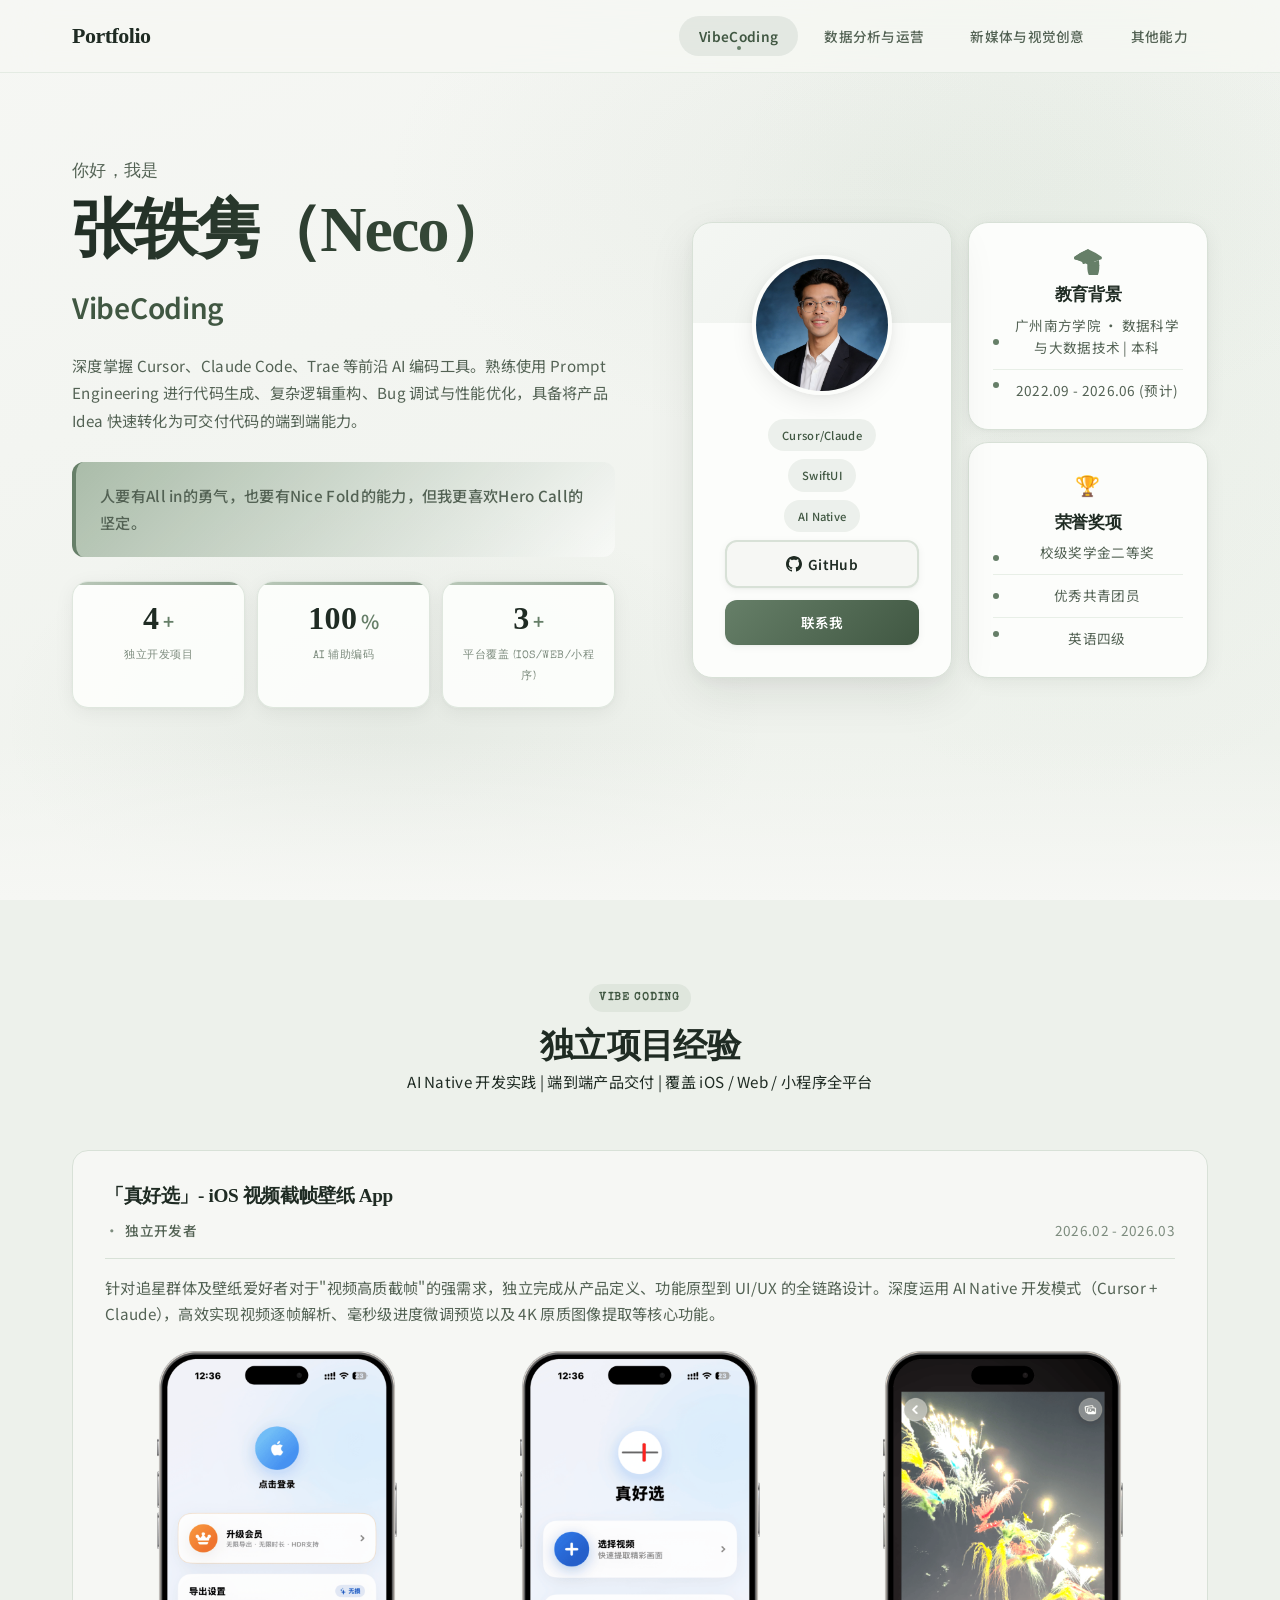
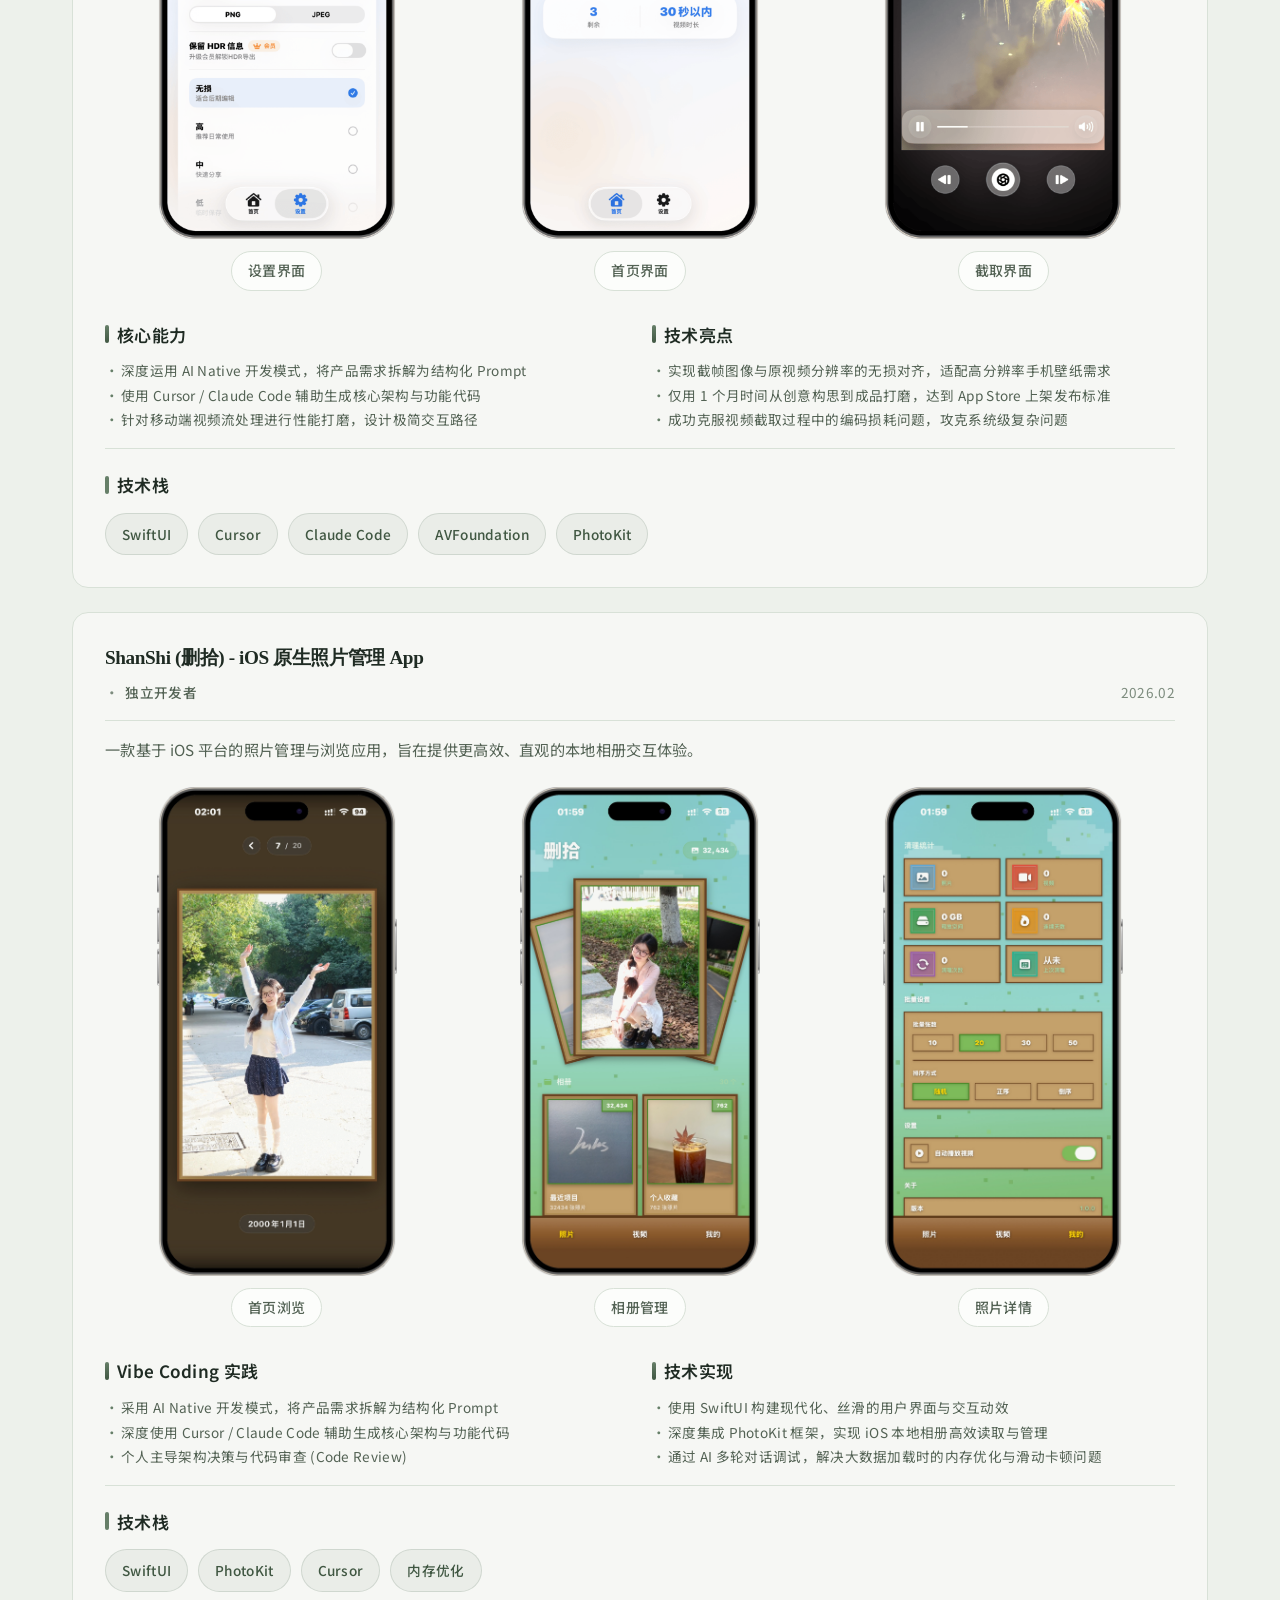
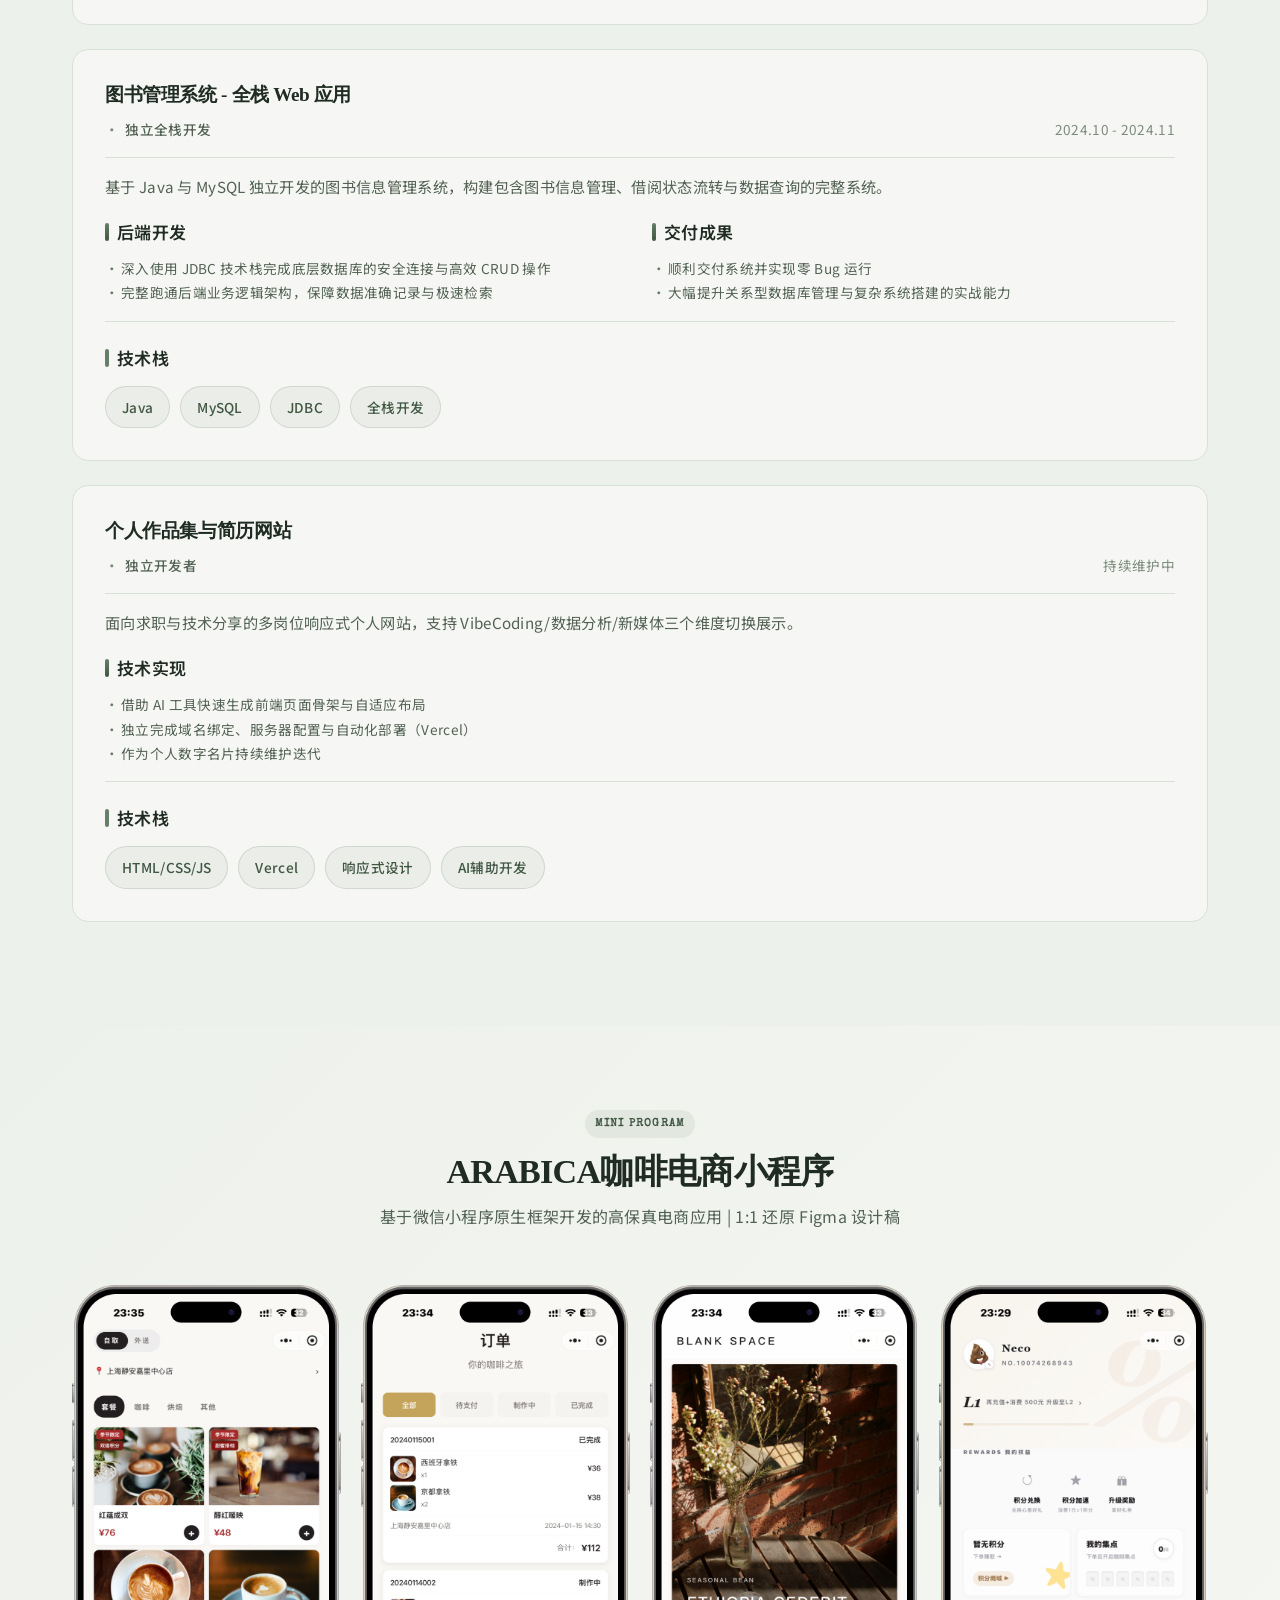
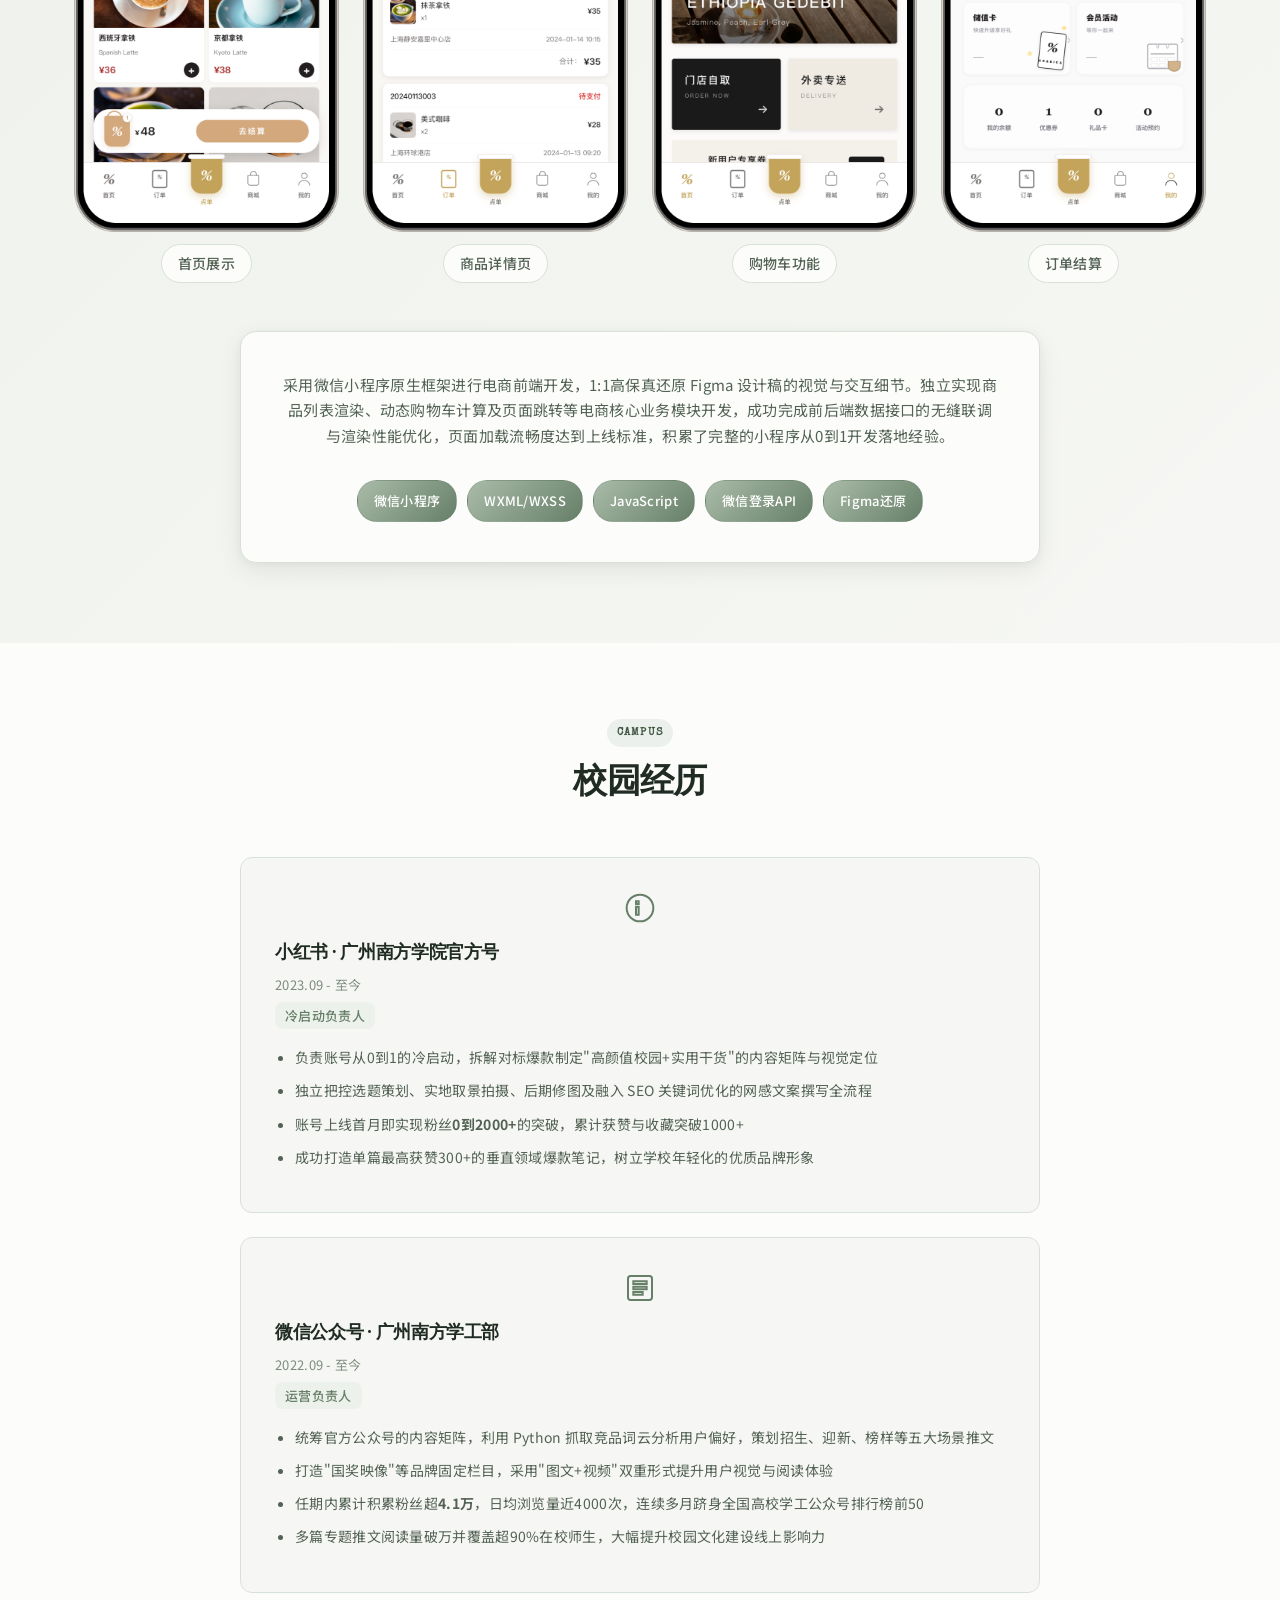
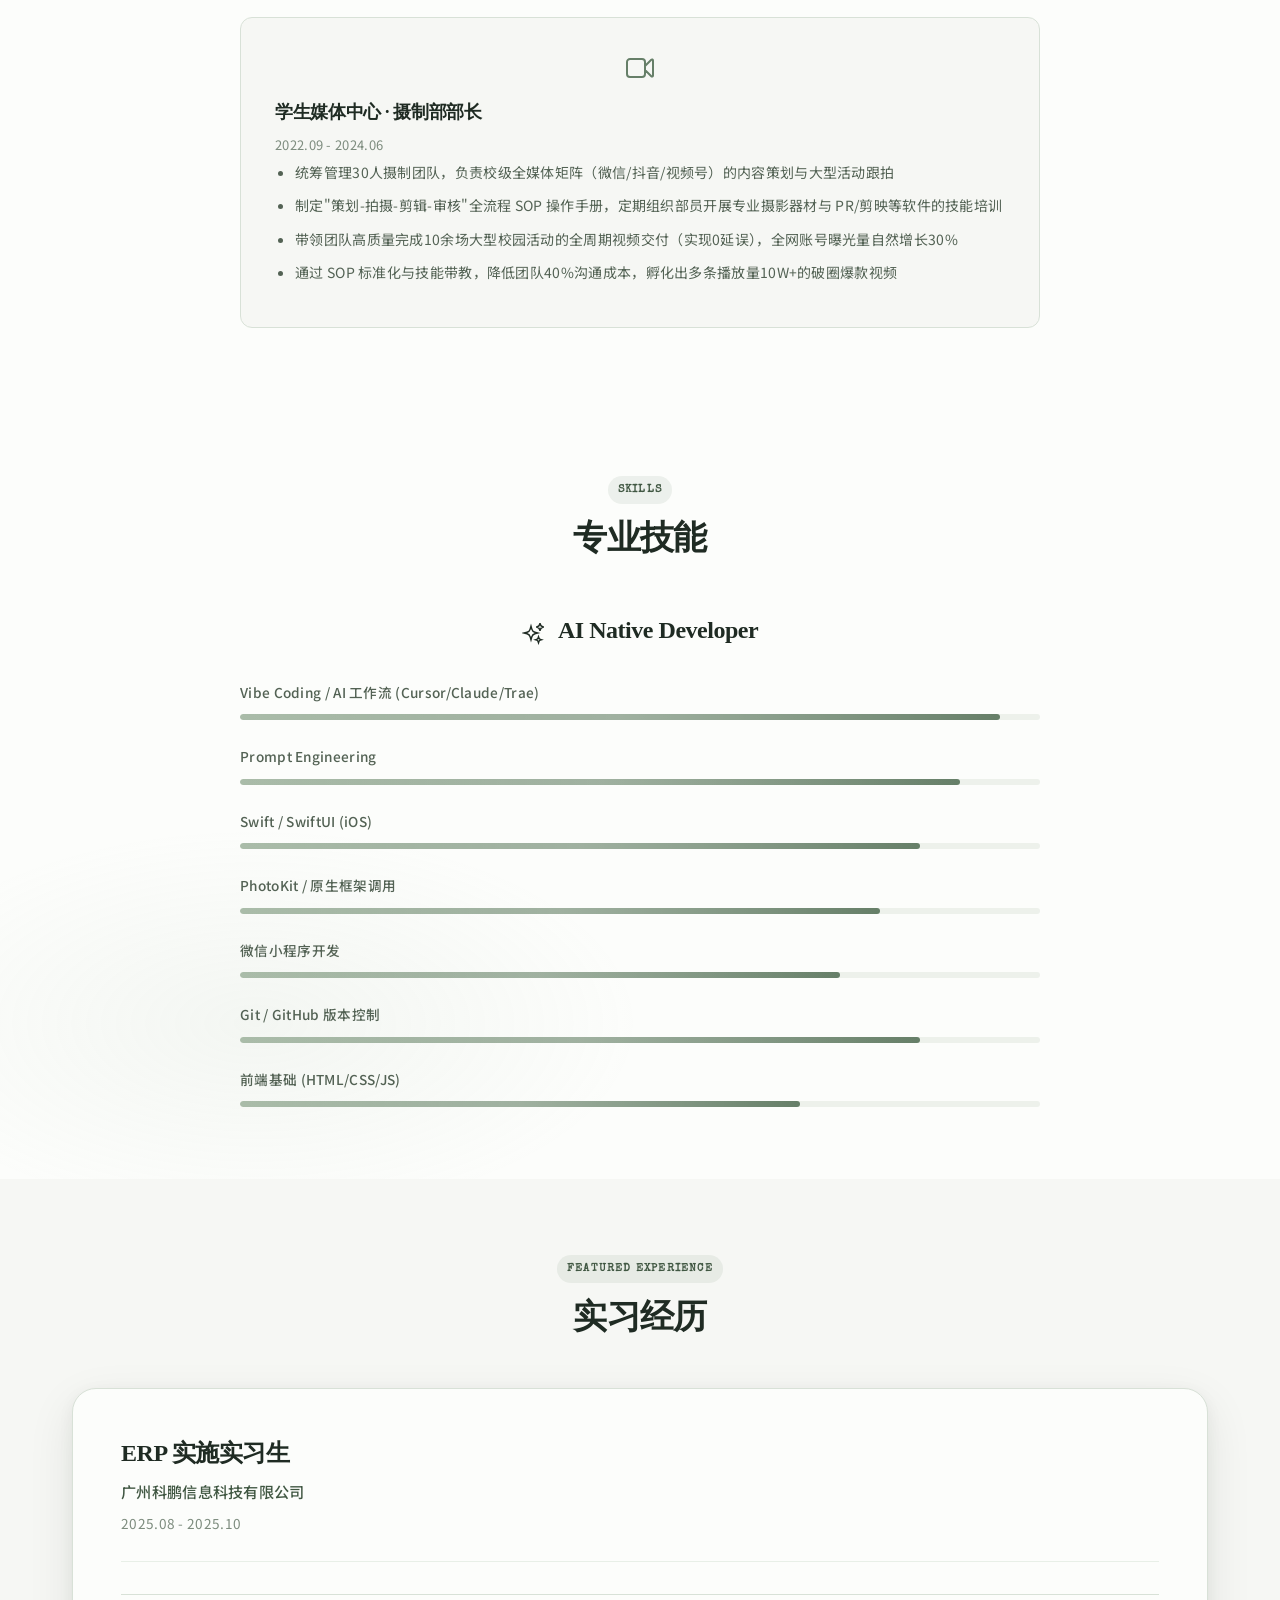
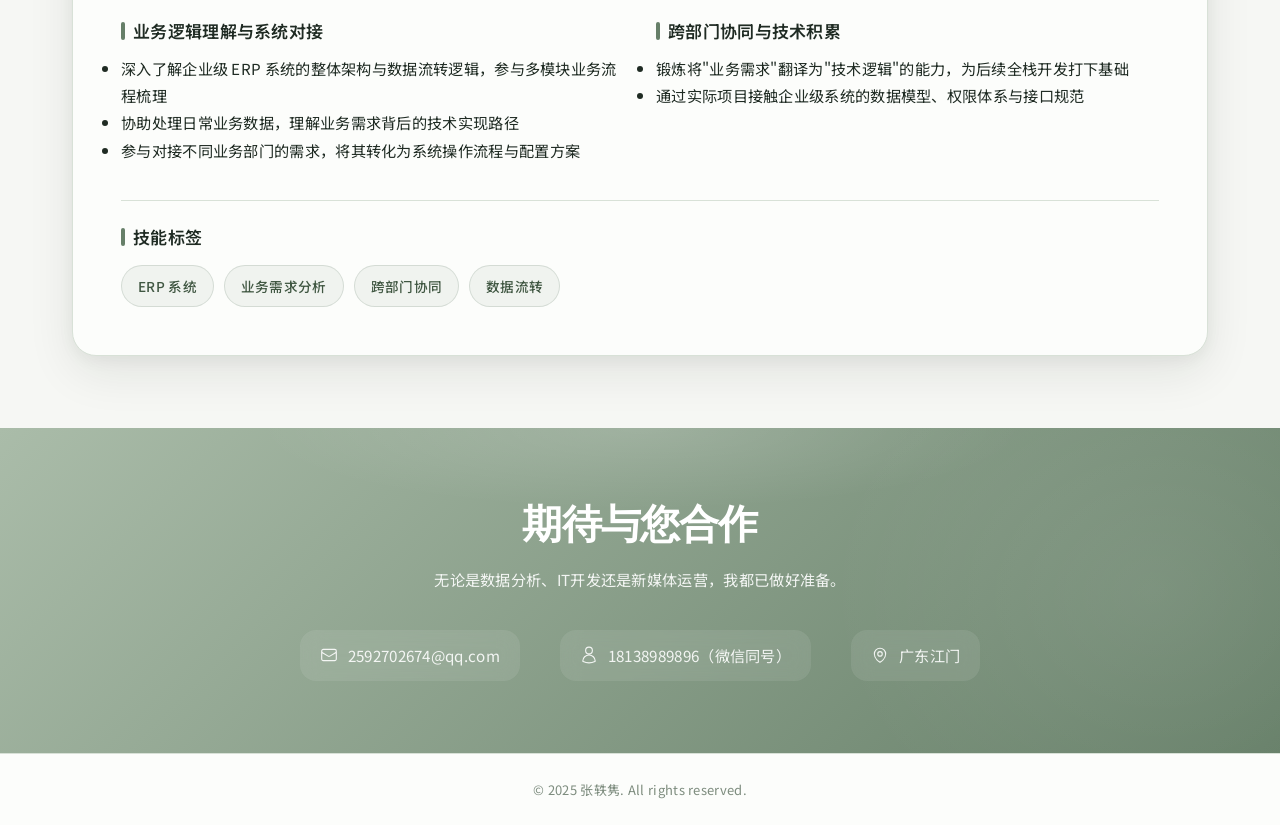
==== index.html @ 2e5212a8 "添加真好选App截图（3张，pngquant高质量压缩至536KB），保持画质" ====
<!DOCTYPE html>
<html lang="zh-CN">
<head>
    <meta charset="UTF-8">
    <meta name="viewport" content="width=device-width, initial-scale=1.0">
    <title>张轶隽 | 多岗位简历作品集</title>
    
    <!-- SEO Meta Tags -->
    <meta name="description" content="张轶隽（Neco）的个人简历作品集 - 数据分析师、IT开发工程师、新媒体运营多岗位能力展示。擅长 Python、Tableau、数据分析、可视化看板搭建。">
    <meta name="keywords" content="张轶隽, Neco, 数据分析师, Python, Tableau, 数据可视化, 简历, 作品集, IT开发, 新媒体运营">
    <meta name="author" content="张轶隽">
    <meta name="robots" content="index, follow">
    
    <!-- Open Graph / Social Media -->
    <meta property="og:type" content="website">
    <meta property="og:title" content="张轶隽 | 多岗位简历作品集">
    <meta property="og:description" content="数据分析师、IT开发工程师、新媒体运营多岗位能力展示。擅长 Python、Tableau、数据分析与可视化。">
    <meta property="og:image" content="images/profile_photo.jpeg">
    <meta property="og:url" content="https://neco-portfolio.com">
    <meta property="og:locale" content="zh_CN">
    
    <!-- Twitter Card -->
    <meta name="twitter:card" content="summary_large_image">
    <meta name="twitter:title" content="张轶隽 | 多岗位简历作品集">
    <meta name="twitter:description" content="数据分析师、IT开发工程师、新媒体运营多岗位能力展示。">
    <meta name="twitter:image" content="images/profile_photo.jpeg">
    
    <!-- Favicon -->
    <link rel="icon" type="image/svg+xml" href="data:image/svg+xml,<svg xmlns='http://www.w3.org/2000/svg' viewBox='0 0 100 100'><text y='.9em' font-size='90'>📄</text></svg>">
    
    <link rel="stylesheet" href="css/style.css">
    <link rel="preconnect" href="https://fonts.googleapis.com">
    <link rel="preconnect" href="https://fonts.gstatic.com" crossorigin>
    <link href="https://fonts.googleapis.com/css2?family=Special+Elite&family=Noto+Sans+SC:wght@300;400;500;700&display=swap" rel="stylesheet">
</head>
<body>
    <!-- Skip to Main Content -->
    <a href="#main-content" class="skip-link">跳转到主要内容</a>
    
    <!-- 导航栏 -->
    <header>
        <nav class="navbar" role="navigation" aria-label="主导航">
            <div class="nav-container">
                <div class="nav-logo">
                    <span class="logo-text">Portfolio</span>
                </div>
                <ul class="nav-menu" role="menubar">
                    <li role="none"><a href="#it" class="nav-link active" data-role="it" role="menuitem">VibeCoding</a></li>
                    <li role="none"><a href="#data" class="nav-link" data-role="data" role="menuitem">数据分析与运营</a></li>
                    <li role="none"><a href="#media" class="nav-link" data-role="media" role="menuitem">新媒体与视觉创意</a></li>
                    <li role="none"><a href="#other" class="nav-link" data-role="other" role="menuitem">其他能力</a></li>
                </ul>
                <button class="nav-toggle" type="button" aria-label="打开导航菜单" aria-expanded="false" aria-controls="nav-menu">
                    <span></span>
                    <span></span>
                    <span></span>
                </button>
            </div>
        </nav>
    </header>

    <!-- 主内容区 -->
    <main id="main-content">
    <!-- Hero 区域 -->
    <section class="hero">
        <div class="hero-container">
            <div class="hero-content">
                <h1 class="hero-title">
                    <span class="title-greeting">你好，我是</span>
                    <span class="title-name">张轶隽（Neco）</span>
                </h1>
                <p class="hero-role" id="heroRole">VibeCoding</p>
                <p class="hero-desc">
                    深度掌握 Cursor、Claude Code、Trae 等前沿 AI 编码工具。熟练使用 Prompt Engineering 进行代码生成、复杂逻辑重构、Bug 调试与性能优化，具备将产品 Idea 快速转化为可交付代码的端到端能力。
                </p>
                <p class="hero-summary" id="heroSummary">快速摘要：AI Native 开发者，擅长用 Vibe Coding 模式将产品需求快速转化为可交付代码。</p>
                <p class="hero-slogan">人要有All in的勇气，也要有Nice Fold的能力，但我更喜欢Hero Call的坚定。</p>
                <div class="role-reading-path" id="roleReadingPath" aria-label="岗位阅读顺序"></div>
                <div class="hero-stats">
                    <div class="stat-item">
                        <span class="stat-number" data-target="4">0</span>
                        <span class="stat-suffix">+</span>
                        <span class="stat-label">独立开发项目</span>
                    </div>
                    <div class="stat-item">
                        <span class="stat-number" data-target="100">0</span>
                        <span class="stat-suffix">%</span>
                        <span class="stat-label">AI 辅助编码</span>
                    </div>
                    <div class="stat-item">
                        <span class="stat-number" data-target="3">0</span>
                        <span class="stat-suffix">+</span>
                        <span class="stat-label">平台覆盖 (iOS/Web/小程序)</span>
                    </div>
                </div>
            </div>
            <div class="hero-visual">
                <div class="profile-card">
                    <div class="profile-image">
                        <img src="images/profile_photo.jpeg" alt="张轶隽" loading="eager">
                    </div>
                    <div class="profile-tags">
                        <span class="tag">Cursor/Claude</span>
                        <span class="tag">SwiftUI</span>
                        <span class="tag">AI Native</span>
                    </div>
                    <a href="https://github.com/ccgroup520" target="_blank" rel="noopener noreferrer" class="profile-github-btn">
                        <svg xmlns="http://www.w3.org/2000/svg" viewBox="0 0 24 24" style="width:16px;height:16px;fill:currentColor;margin-right:6px;"><path d="M12 0c-6.626 0-12 5.373-12 12 0 5.302 3.438 9.8 8.207 11.387.599.111.793-.261.793-.577v-2.234c-3.338.726-4.033-1.416-4.033-1.416-.546-1.387-1.333-1.756-1.333-1.756-1.089-.745.083-.729.083-.729 1.205.084 1.839 1.237 1.839 1.237 1.07 1.834 2.807 1.304 3.492.997.107-.775.418-1.305.762-1.604-2.665-.305-5.467-1.334-5.467-5.931 0-1.311.469-2.381 1.236-3.221-.124-.303-.535-1.524.117-3.176 0 0 1.008-.322 3.301 1.23.957-.266 1.983-.399 3.003-.404 1.02.005 2.047.138 3.006.404 2.291-1.552 3.297-1.23 3.297-1.23.653 1.653.242 2.874.118 3.176.77.84 1.235 1.911 1.235 3.221 0 4.609-2.807 5.624-5.479 5.921.43.372.823 1.102.823 2.222v3.293c0 .319.192.694.801.576 4.765-1.589 8.199-6.086 8.199-11.386 0-6.627-5.373-12-12-12z"/></svg>
                        GitHub
                    </a>
                    <a href="#contact" class="profile-contact-btn">联系我</a>
                </div>
                <div class="hero-side-panels">
                    <div class="info-panel info-panel-centered">
                        <div class="info-panel-icon">
                            <svg xmlns="http://www.w3.org/2000/svg" viewBox="0 0 24 24"><path d="M11.7 2.805a.75.75 0 0 1 .6 0A60.65 60.65 0 0 1 22.83 8.72a.75.75 0 0 1-.231 1.337 49.949 49.949 0 0 0-9.902 3.912l-.003.002-.34.18a.75.75 0 0 1-.707 0A50.009 50.009 0 0 0 7.5 12.174v-.224c0-.131.067-.248.172-.311a54.614 54.614 0 0 1 4.653-2.52.75.75 0 0 0-.65-1.352 56.129 56.129 0 0 0-4.78 2.589 1.858 1.858 0 0 0-.859 1.228 49.803 49.803 0 0 0-4.634-1.527.75.75 0 0 1-.231-1.337A60.653 60.653 0 0 1 11.7 2.805Z"/><path d="M13.06 15.473a48.45 48.45 0 0 1 7.666-3.282c.134 1.414.22 2.875.22 4.334 0 .794-.02 1.597-.067 2.393l-.003.017a17.925 17.925 0 0 1-.752 3.67 3.75 3.75 0 0 1-7.14 0 17.925 17.925 0 0 1-.752-3.67l-.003-.017a49.687 49.687 0 0 1-.067-2.393c0-1.066.058-2.126.17-3.18a49.928 49.928 0 0 1 7.69 3.282.75.75 0 0 0 .65-1.352 51.408 51.408 0 0 0-7.932-3.438.75.75 0 0 0-.514.048c-1.09.49-2.15 1.025-3.178 1.604l-.003.002-.34.18a.75.75 0 0 1-.707 0A50.009 50.009 0 0 0 7.5 12.174v-.224c0-.131.067-.248.172-.311a54.614 54.614 0 0 1 4.653-2.52.75.75 0 0 0-.65-1.352 56.129 56.129 0 0 0-4.78 2.589 1.858 1.858 0 0 0-.859 1.228 49.803 49.803 0 0 0-4.634-1.527.75.75 0 0 1-.231-1.337A60.653 60.653 0 0 1 11.7 2.805Z"/></svg>
                        </div>
                        <h3>教育背景</h3>
                        <ul class="info-list">
                            <li>广州南方学院 · 数据科学与大数据技术 | 本科</li>
                            <li>2022.09 - 2026.06 (预计)</li>
                        </ul>
                    </div>
                    <div class="info-panel info-panel-centered">
                        <div class="info-panel-icon">🏆</div>
                        <h3>荣誉奖项</h3>
                        <ul class="info-list">
                            <li>校级奖学金二等奖</li>
                            <li>优秀共青团员</li>
                            <li>英语四级</li>
                        </ul>
                    </div>
                </div>
            </div>
        </div>
    </section>

    <!-- 数据分析与运营 - 实习经历 -->
    <section class="featured-experience" id="featuredExperience" data-role-scope="data">
        <div class="container">
            <div class="featured-header">
                <span class="section-tag">Featured Experience</span>
                <h2 class="section-title">实习经历</h2>
            </div>

            <div class="featured-card featured-card-integrated">
                <div class="featured-integrated-content">
                    <div class="featured-meta">
                        <h3>数据分析实习生</h3>
                        <span class="featured-company">广东华艺卫浴陶瓷有限公司</span>
                        <span class="featured-date">2025.07 - 2025.09</span>
                    </div>

                    <div class="featured-hero-layout">
                        <div class="featured-hero-left">
                            <div class="dashboard-carousel-wrapper">
                                <div class="dashboard-carousel" id="dashboardCarousel">
                                    <div class="carousel-container">
                                        <div class="carousel-slide active" data-index="0">
                                            <button class="carousel-img-btn" type="button" data-lightbox="images/dashboard_01_inventory_overview.png" data-lightbox-alt="库存总览看板">
                                                <img src="images/dashboard_01_inventory_overview.png" alt="库存总览看板" loading="lazy">
                                            </button>
                                        </div>
                                        <div class="carousel-slide" data-index="1">
                                            <button class="carousel-img-btn" type="button" data-lightbox="images/dashboard_02_monthly_trend.png" data-lightbox-alt="月度趋势看板">
                                                <img src="images/dashboard_02_monthly_trend.png" alt="月度趋势看板" loading="lazy">
                                            </button>
                                        </div>
                                        <div class="carousel-slide" data-index="2">
                                            <button class="carousel-img-btn" type="button" data-lightbox="images/dashboard_03_sku_diagnosis.png" data-lightbox-alt="SKU诊断看板">
                                                <img src="images/dashboard_03_sku_diagnosis.png" alt="SKU诊断看板" loading="lazy">
                                            </button>
                                        </div>
                                        <div class="carousel-slide" data-index="3">
                                            <button class="carousel-img-btn" type="button" data-lightbox="images/dashboard_04_risk_alert.png" data-lightbox-alt="风险预警看板">
                                                <img src="images/dashboard_04_risk_alert.png" alt="风险预警看板" loading="lazy">
                                            </button>
                                        </div>
                                    </div>
                                    <button class="carousel-nav carousel-prev" type="button" aria-label="上一张">
                                        <svg width="20" height="20" viewBox="0 0 24 24" fill="none" stroke="currentColor" stroke-width="2"><polyline points="15 18 9 12 15 6"/></svg>
                                    </button>
                                    <button class="carousel-nav carousel-next" type="button" aria-label="下一张">
                                        <svg width="20" height="20" viewBox="0 0 24 24" fill="none" stroke="currentColor" stroke-width="2"><polyline points="9 18 15 12 9 6"/></svg>
                                    </button>
                                    <div class="carousel-dots">
                                        <button class="carousel-dot active" data-index="0" type="button" aria-label="第1张"></button>
                                        <button class="carousel-dot" data-index="1" type="button" aria-label="第2张"></button>
                                        <button class="carousel-dot" data-index="2" type="button" aria-label="第3张"></button>
                                        <button class="carousel-dot" data-index="3" type="button" aria-label="第4张"></button>
                                    </div>
                                </div>
                            </div>
                        </div>

                        <div class="featured-hero-right">
                            <div class="featured-project-intro">
                                <h4>项目背景</h4>
                                <p>围绕企业进销存与发运业务，运用 Python (Pandas) 对5万+条异构数据进行清洗与多表关联，构建底层分析宽表。编写复杂 SQL 定位异常归因（承运商、路线、品类），并从0到1搭建自动化的退换货 BI 监控看板。</p>
                            </div>
                        </div>
                    </div>

                    <div class="featured-details-grid">
                        <div class="featured-detail-section">
                            <h4>数据处理与建模</h4>
                            <ul class="featured-list">
                                <li>运用 Python (Pandas) 对5万+条进销存与发运的异构数据进行清洗与多表关联，构建底层分析宽表</li>
                                <li>编写复杂 SQL 定位异常归因（承运商、路线、品类），精准定位特定路线温湿度导致的异常损耗</li>
                                <li>从0到1搭建自动化的退换货 BI 监控看板，实现自动化对账</li>
                            </ul>
                        </div>
                        <div class="featured-detail-section">
                            <h4>业务价值输出</h4>
                                <ul class="featured-list">
                                <li>通过 BI 看板将原本需要3天的人工对账周期压缩至2小时内，人效提升90%以上</li>
                                <li>使目标品类物流损耗率同比降低25%，年化直接挽回损失约40万元</li>
                            </ul>
                        </div>
                    </div>

                    <div class="featured-results-section">
                        <h4>项目成果</h4>
                        <div class="featured-results">
                            <div class="result-item"><span class="result-number">25%</span><span class="result-label">物流损耗率降低</span></div>
                            <div class="result-item"><span class="result-number">40万+</span><span class="result-label">年化挽回损失(元)</span></div>
                            <div class="result-item"><span class="result-number">90%+</span><span class="result-label">人效提升</span></div>
                            <div class="result-item"><span class="result-number">2h</span><span class="result-label">对账周期压缩</span></div>
                        </div>
                        <p class="featured-summary-text">围绕真实业务台账独立完成数据清洗、指标设计、分析拆解与 BI 可视化呈现全流程，形成一套覆盖库存结构、月度流转、SKU 诊断与风险预警的数据分析专题。</p>
                    </div>

                    <div class="featured-tech-stack">
                        <h4>技术栈</h4>
                        <div class="tech-tags">
                            <span class="tech-tag">Python</span>
                            <span class="tech-tag">Pandas</span>
                            <span class="tech-tag">SQL</span>
                            <span class="tech-tag">Tableau Public</span>
                            <span class="tech-tag">Power BI</span>
                            <span class="tech-tag">数据清洗</span>
                            <span class="tech-tag">BI看板搭建</span>
                        </div>
                    </div>
                </div>
            </div>
        </div>
    </section>

    <!-- 数据分析项目经历 -->
    <section class="data-projects" id="dataProjects" data-role-scope="data">
        <div class="container">
            <div class="section-header">
                <span class="section-tag">Data Projects</span>
                <h2 class="section-title">数据分析项目</h2>
                <p class="section-desc">数据驱动决策 | 从清洗到建模再到可视化的完整闭环</p>
            </div>

            <!-- 美妆电商风控平台 -->
            <div class="featured-card featured-card-integrated">
                <div class="featured-integrated-content">
                    <div class="featured-meta">
                        <h3>美妆电商风控平台项目</h3>
                        <span class="featured-role">数据分析负责人</span>
                        <span class="featured-date">2024.04 - 2024.06</span>
                    </div>

                    <div class="featured-details-grid">
                        <div class="featured-detail-section">
                            <h4>数据处理与特征工程</h4>
                            <ul class="featured-list">
                                <li>主导搭建三阶段防御性 ETL 流水线，清洗并标准化超百万条包含冗余字符、外币混杂的脏数据</li>
                                <li>提取转化率、IP聚集度等20个核心特征工程维度</li>
                                <li>运用逻辑回归与随机森林算法构建异常识别模型</li>
                            </ul>
                        </div>
                        <div class="featured-detail-section">
                            <h4>模型落地与业务价值</h4>
                            <ul class="featured-list">
                                <li>平台成功支撑电商大促期间的季度合规审查</li>
                                <li>精准识别出150余家疑似虚假刷量商家（模型准确率达94%）</li>
                                <li>利用 Power BI 搭建实时风控监控看板，显著规避平台合规风险</li>
                            </ul>
                        </div>
                    </div>

                    <div class="featured-results-section">
                        <h4>项目成果</h4>
                        <div class="featured-results">
                            <div class="result-item"><span class="result-number">100w+</span><span class="result-label">脏数据清洗量</span></div>
                            <div class="result-item"><span class="result-number">20</span><span class="result-label">核心特征维度</span></div>
                            <div class="result-item"><span class="result-number">94%</span><span class="result-label">模型准确率</span></div>
                            <div class="result-item"><span class="result-number">150+</span><span class="result-label">疑似刷量商家识别</span></div>
                        </div>
                    </div>

                    <div class="featured-tech-stack">
                        <h4>技术栈</h4>
                        <div class="tech-tags">
                            <span class="tech-tag">Python</span>
                            <span class="tech-tag">ETL流水线</span>
                            <span class="tech-tag">逻辑回归</span>
                            <span class="tech-tag">随机森林</span>
                            <span class="tech-tag">Power BI</span>
                            <span class="tech-tag">特征工程</span>
                        </div>
                    </div>
                </div>
            </div>

            <!-- 校园餐饮消费预测 -->
            <div class="featured-card featured-card-integrated" style="margin-top: 24px;">
                <div class="featured-integrated-content">
                    <div class="featured-meta">
                        <h3>校园餐饮消费预测项目</h3>
                        <span class="featured-role">数据挖掘工程师</span>
                        <span class="featured-date">2024.09</span>
                    </div>

                    <div class="featured-details-grid">
                        <div class="featured-detail-section">
                            <h4>数据整合与特征工程</h4>
                            <ul class="featured-list">
                                <li>清洗并整合食堂200万+条历史刷卡数据</li>
                                <li>引入天气、节假日、课程表等十余个外部特征变量丰富数据维度</li>
                                <li>基于 ARIMA 时序分析与 XGBoost 算法构建预测模型</li>
                            </ul>
                        </div>
                        <div class="featured-detail-section">
                            <h4>模型部署与应用</h4>
                            <ul class="featured-list">
                                <li>通过 Flask 框架搭建可视化网页供后勤参考</li>
                                <li>经过多次特征工程迭代，最终使客流与消费预测模型的准确率提升至88%</li>
                                <li>协助试点食堂档口将食材损耗率降低15%，有效缓解高峰期排队拥堵压力</li>
                            </ul>
                        </div>
                    </div>

                    <div class="featured-results-section">
                        <h4>项目成果</h4>
                        <div class="featured-results">
                            <div class="result-item"><span class="result-number">200w+</span><span class="result-label">历史刷卡数据</span></div>
                            <div class="result-item"><span class="result-number">88%</span><span class="result-label">模型预测准确率</span></div>
                            <div class="result-item"><span class="result-number">15%</span><span class="result-label">食材损耗降低</span></div>
                            <div class="result-item"><span class="result-number">10+</span><span class="result-label">外部特征变量</span></div>
                        </div>
                    </div>

                    <div class="featured-tech-stack">
                        <h4>技术栈</h4>
                        <div class="tech-tags">
                            <span class="tech-tag">Python</span>
                            <span class="tech-tag">ARIMA</span>
                            <span class="tech-tag">XGBoost</span>
                            <span class="tech-tag">Flask</span>
                            <span class="tech-tag">时序分析</span>
                            <span class="tech-tag">数据挖掘</span>
                        </div>
                    </div>
                </div>
            </div>
        </div>
    </section>

    <!-- VibeCoding 独立项目 -->
    <section class="vibe-projects" id="vibeProjects" data-role-scope="it">
        <div class="container">
            <div class="section-header">
                <span class="section-tag">Vibe Coding</span>
                <h2 class="section-title">独立项目经验</h2>
                <p class="section-desc">AI Native 开发实践 | 端到端产品交付 | 覆盖 iOS / Web / 小程序全平台</p>
            </div>

            <!-- 「真好选」iOS应用 -->
            <div class="vibe-project-card">
                <div class="vibe-project-header">
                    <h3>「真好选」- iOS 视频截帧壁纸 App</h3>
                    <div class="vibe-project-meta">
                        <span class="vibe-project-role">独立开发者</span>
                        <span class="vibe-project-date">2026.02 - 2026.03</span>
                    </div>
                </div>
                <div class="vibe-project-content">
                    <p class="vibe-project-desc">针对追星群体及壁纸爱好者对于"视频高质截帧"的强需求，独立完成从产品定义、功能原型到 UI/UX 的全链路设计。深度运用 AI Native 开发模式（Cursor + Claude），高效实现视频逐帧解析、毫秒级进度微调预览以及 4K 原质图像提取等核心功能。</p>
                    
                    <!-- 真好选 App 截图展示 -->
                    <div class="miniapp-gallery">
                        <div class="miniapp-item">
                            <div class="miniapp-image-wrapper">
                                <img src="images/zhenhaoxuan_01.png" alt="真好选 App 设置界面" loading="lazy">
                            </div>
                            <span class="miniapp-label">设置界面</span>
                        </div>
                        <div class="miniapp-item">
                            <div class="miniapp-image-wrapper">
                                <img src="images/zhenhaoxuan_02.png" alt="真好选 App 首页界面" loading="lazy">
                            </div>
                            <span class="miniapp-label">首页界面</span>
                        </div>
                        <div class="miniapp-item">
                            <div class="miniapp-image-wrapper">
                                <img src="images/zhenhaoxuan_03.png" alt="真好选 App 截取界面" loading="lazy">
                            </div>
                            <span class="miniapp-label">截取界面</span>
                        </div>
                    </div>
                    
                    <div class="vibe-project-highlights">
                        <div class="vibe-highlight">
                            <h4>核心能力</h4>
                            <ul>
                                <li>深度运用 AI Native 开发模式，将产品需求拆解为结构化 Prompt</li>
                                <li>使用 Cursor / Claude Code 辅助生成核心架构与功能代码</li>
                                <li>针对移动端视频流处理进行性能打磨，设计极简交互路径</li>
                            </ul>
                        </div>
                        <div class="vibe-highlight">
                            <h4>技术亮点</h4>
                            <ul>
                                <li>实现截帧图像与原视频分辨率的无损对齐，适配高分辨率手机壁纸需求</li>
                                <li>仅用 1 个月时间从创意构思到成品打磨，达到 App Store 上架发布标准</li>
                                <li>成功克服视频截取过程中的编码损耗问题，攻克系统级复杂问题</li>
                            </ul>
                        </div>
                    </div>
                    <div class="featured-tech-stack" style="margin-top:16px;">
                        <h4>技术栈</h4>
                        <div class="tech-tags">
                            <span class="tech-tag">SwiftUI</span>
                            <span class="tech-tag">Cursor</span>
                            <span class="tech-tag">Claude Code</span>
                            <span class="tech-tag">AVFoundation</span>
                            <span class="tech-tag">PhotoKit</span>
                        </div>
                    </div>
                </div>
            </div>

            <!-- ShanShi 项目 -->
            <div class="vibe-project-card">
                <div class="vibe-project-header">
                    <h3>ShanShi (删拾) - iOS 原生照片管理 App</h3>
                    <div class="vibe-project-meta">
                        <span class="vibe-project-role">独立开发者</span>
                        <span class="vibe-project-date">2026.02</span>
                    </div>
                </div>
                <div class="vibe-project-content">
                    <p class="vibe-project-desc">一款基于 iOS 平台的照片管理与浏览应用，旨在提供更高效、直观的本地相册交互体验。</p>
                    
                    <!-- ShanShi App 截图展示 -->
                    <div class="miniapp-gallery">
                        <div class="miniapp-item">
                            <div class="miniapp-image-wrapper">
                                <img src="images/shanshi_home.png" alt="ShanShi App 首页" loading="lazy">
                            </div>
                            <span class="miniapp-label">首页浏览</span>
                        </div>
                        <div class="miniapp-item">
                            <div class="miniapp-image-wrapper">
                                <img src="images/shanshi_album.png" alt="ShanShi App 相册" loading="lazy">
                            </div>
                            <span class="miniapp-label">相册管理</span>
                        </div>
                        <div class="miniapp-item">
                            <div class="miniapp-image-wrapper">
                                <img src="images/shanshi_detail.png" alt="ShanShi App 详情" loading="lazy">
                            </div>
                            <span class="miniapp-label">照片详情</span>
                        </div>
                    </div>
                    
                    <div class="vibe-project-highlights">
                        <div class="vibe-highlight">
                            <h4>Vibe Coding 实践</h4>
                            <ul>
                                <li>采用 AI Native 开发模式，将产品需求拆解为结构化 Prompt</li>
                                <li>深度使用 Cursor / Claude Code 辅助生成核心架构与功能代码</li>
                                <li>个人主导架构决策与代码审查 (Code Review)</li>
                            </ul>
                        </div>
                        <div class="vibe-highlight">
                            <h4>技术实现</h4>
                            <ul>
                                <li>使用 SwiftUI 构建现代化、丝滑的用户界面与交互动效</li>
                                <li>深度集成 PhotoKit 框架，实现 iOS 本地相册高效读取与管理</li>
                                <li>通过 AI 多轮对话调试，解决大数据加载时的内存优化与滑动卡顿问题</li>
                            </ul>
                        </div>
                    </div>
                    <div class="featured-tech-stack" style="margin-top:16px;">
                        <h4>技术栈</h4>
                        <div class="tech-tags">
                            <span class="tech-tag">SwiftUI</span>
                            <span class="tech-tag">PhotoKit</span>
                            <span class="tech-tag">Cursor</span>
                            <span class="tech-tag">内存优化</span>
                        </div>
                    </div>
                </div>
            </div>

            <!-- 图书管理系统 -->
            <div class="vibe-project-card">
                <div class="vibe-project-header">
                    <h3>图书管理系统 - 全栈 Web 应用</h3>
                    <div class="vibe-project-meta">
                        <span class="vibe-project-role">独立全栈开发</span>
                        <span class="vibe-project-date">2024.10 - 2024.11</span>
                    </div>
                </div>
                <div class="vibe-project-content">
                    <p class="vibe-project-desc">基于 Java 与 MySQL 独立开发的图书信息管理系统，构建包含图书信息管理、借阅状态流转与数据查询的完整系统。</p>
                    <div class="vibe-project-highlights">
                        <div class="vibe-highlight">
                            <h4>后端开发</h4>
                            <ul>
                                <li>深入使用 JDBC 技术栈完成底层数据库的安全连接与高效 CRUD 操作</li>
                                <li>完整跑通后端业务逻辑架构，保障数据准确记录与极速检索</li>
                            </ul>
                        </div>
                        <div class="vibe-highlight">
                            <h4>交付成果</h4>
                            <ul>
                                <li>顺利交付系统并实现零 Bug 运行</li>
                                <li>大幅提升关系型数据库管理与复杂系统搭建的实战能力</li>
                            </ul>
                        </div>
                    </div>
                    <div class="featured-tech-stack" style="margin-top:16px;">
                        <h4>技术栈</h4>
                        <div class="tech-tags">
                            <span class="tech-tag">Java</span>
                            <span class="tech-tag">MySQL</span>
                            <span class="tech-tag">JDBC</span>
                            <span class="tech-tag">全栈开发</span>
                        </div>
                    </div>
                </div>
            </div>

            <!-- 个人作品集网站 -->
            <div class="vibe-project-card">
                <div class="vibe-project-header">
                    <h3>个人作品集与简历网站</h3>
                    <div class="vibe-project-meta">
                        <span class="vibe-project-role">独立开发者</span>
                        <span class="vibe-project-date">持续维护中</span>
                    </div>
                </div>
                <div class="vibe-project-content">
                    <p class="vibe-project-desc">面向求职与技术分享的多岗位响应式个人网站，支持 VibeCoding/数据分析/新媒体三个维度切换展示。</p>
                    <div class="vibe-project-highlights">
                        <div class="vibe-highlight">
                            <h4>技术实现</h4>
                            <ul>
                                <li>借助 AI 工具快速生成前端页面骨架与自适应布局</li>
                                <li>独立完成域名绑定、服务器配置与自动化部署（Vercel）</li>
                                <li>作为个人数字名片持续维护迭代</li>
                            </ul>
                        </div>
                    </div>
                    <div class="featured-tech-stack" style="margin-top:16px;">
                        <h4>技术栈</h4>
                        <div class="tech-tags">
                            <span class="tech-tag">HTML/CSS/JS</span>
                            <span class="tech-tag">Vercel</span>
                            <span class="tech-tag">响应式设计</span>
                            <span class="tech-tag">AI辅助开发</span>
                        </div>
                    </div>
                </div>
            </div>
        </div>
    </section>

    <!-- ARABICA咖啡电商小程序 -->
    <section class="miniapp-showcase" id="miniapp" data-role-scope="it">
        <div class="container">
            <div class="section-header">
                <span class="section-tag">Mini Program</span>
                <h2 class="section-title">ARABICA咖啡电商小程序</h2>
                <p class="section-desc">基于微信小程序原生框架开发的高保真电商应用 | 1:1 还原 Figma 设计稿</p>
            </div>
            <div class="miniapp-gallery">
                <div class="miniapp-item">
                    <div class="miniapp-image-wrapper">
                        <img src="images/wechat_miniapp_1.png" alt="小程序首页" loading="lazy">
                    </div>
                    <span class="miniapp-label">首页展示</span>
                </div>
                <div class="miniapp-item">
                    <div class="miniapp-image-wrapper">
                        <img src="images/wechat_miniapp_2.png" alt="商品详情" loading="lazy">
                    </div>
                    <span class="miniapp-label">商品详情页</span>
                </div>
                <div class="miniapp-item">
                    <div class="miniapp-image-wrapper">
                        <img src="images/wechat_miniapp_3.png" alt="购物车" loading="lazy">
                    </div>
                    <span class="miniapp-label">购物车功能</span>
                </div>
                <div class="miniapp-item">
                    <div class="miniapp-image-wrapper">
                        <img src="images/wechat_miniapp_4.png" alt="订单结算" loading="lazy">
                    </div>
                    <span class="miniapp-label">订单结算</span>
                </div>
            </div>
            <div class="miniapp-info">
                <div class="miniapp-info-card">
                    <p>采用微信小程序原生框架进行电商前端开发，1:1高保真还原 Figma 设计稿的视觉与交互细节。独立实现商品列表渲染、动态购物车计算及页面跳转等电商核心业务模块开发，成功完成前后端数据接口的无缝联调与渲染性能优化，页面加载流畅度达到上线标准，积累了完整的小程序从0到1开发落地经验。</p>
                    <div class="miniapp-tech-stack">
                        <span class="tech-tag">微信小程序</span>
                        <span class="tech-tag">WXML/WXSS</span>
                        <span class="tech-tag">JavaScript</span>
                        <span class="tech-tag">微信登录API</span>
                        <span class="tech-tag">Figma还原</span>
                    </div>
                </div>
            </div>
        </div>
    </section>

    <!-- 新媒体核心案例 - 工作经历 -->
    <section class="featured-experience-media" id="featuredMediaExperience" data-role-scope="media">
        <div class="container">
            <div class="featured-header">
                <span class="section-tag">Featured Experience</span>
                <h2 class="section-title">实习与工作经历</h2>
            </div>

            <!-- 开平瑞趣旅游 - 新媒体运营 -->
            <div class="featured-card featured-card-integrated">
                <div class="featured-integrated-content">
                    <div class="featured-meta">
                        <h3>新媒体运营</h3>
                        <span class="featured-company">开平瑞趣旅游发展有限公司</span>
                        <span class="featured-date">2026.03 - 2026.05</span>
                    </div>

                    <div class="featured-details-grid">
                        <div class="featured-detail-section">
                            <h4>内容矩阵搭建与短视频运营</h4>
                            <ul class="featured-list">
                                <li>负责公司旗下咖啡门店在抖音、小红书、视频号三大平台的日常内容矩阵搭建、短视频剪辑与图文运营</li>
                                <li>统筹规划抖音团购套餐的选品、上架配置及日常流量维护，打通"线上内容曝光-团购转化-线下核销"的商业闭环</li>
                            </ul>
                        </div>

                        <div class="featured-detail-section">
                            <h4>业绩成果</h4>
                            <ul class="featured-list">
                                <li>成功策划并打造单条播放量<strong>破百万</strong>的视频号爆款，大幅提升门店客流转化及当地文旅知名度</li>
                                <li>通过多平台精准引流实现门店业绩显著增长，带动工作日日均营业额稳定在800元以上，清明等节假日高峰期日营业额突破3000-4000元，<strong>整体销售业绩提升约10%</strong></li>
                            </ul>
                        </div>
                    </div>

                    <div class="featured-results-section">
                        <h4>项目成果</h4>
                        <div class="featured-results">
                            <div class="result-item"><span class="result-number">100w+</span><span class="result-label">单条视频播放量</span></div>
                            <div class="result-item"><span class="result-number">10%</span><span class="result-label">销售业绩提升</span></div>
                            <div class="result-item"><span class="result-number">4000+</span><span class="result-label">高峰日营业额(元)</span></div>
                            <div class="result-item"><span class="result-number">3</span><span class="result-label">平台覆盖</span></div>
                        </div>
                    </div>

                    <div class="featured-tech-stack">
                        <h4>技能标签</h4>
                        <div class="tech-tags">
                            <span class="tech-tag">抖音运营</span>
                            <span class="tech-tag">小红书运营</span>
                            <span class="tech-tag">视频号运营</span>
                            <span class="tech-tag">团购转化</span>
                            <span class="tech-tag">短视频剪辑</span>
                        </div>
                    </div>
                </div>
            </div>

            <!-- 拼播播新媒体 - 新媒体运营助理 -->
            <div class="featured-card featured-card-integrated" style="margin-top: 24px;">
                <div class="featured-integrated-content">
                    <div class="featured-meta">
                        <h3>新媒体运营助理</h3>
                        <span class="featured-company">广东拼播播新媒体有限公司</span>
                        <span class="featured-date">2024.10 - 2025.01</span>
                    </div>

                    <div class="featured-details-grid">
                        <div class="featured-detail-section">
                            <h4>内容策略与数据驱动</h4>
                            <ul class="featured-list">
                                <li>利用 Python 爬虫抓取竞品近30天爆款笔记数据，提取核心卖点关键词，制定"真实开箱+极限测评"的内容策略</li>
                                <li>独立完成深度数码评测笔记的脚本撰写，并通过 A/B Test 持续优化笔记封面与视觉呈现以提高点击率</li>
                            </ul>
                        </div>

                        <div class="featured-detail-section">
                            <h4>业绩成果</h4>
                            <ul class="featured-list">
                                <li>成功产出2篇获赞5000+的爆款评测笔记，带动账号月度互动量环比增长35%</li>
                                <li>强力赋能私域转化，成功为公司社群引流500+名精准数码发烧友，获评公司"优秀实习生"</li>
                            </ul>
                        </div>
                    </div>

                    <div class="featured-results-section">
                        <h4>项目成果</h4>
                        <div class="featured-results">
                            <div class="result-item"><span class="result-number">5000+</span><span class="result-label">单篇笔记获赞</span></div>
                            <div class="result-item"><span class="result-number">35%</span><span class="result-label">互动量环比增长</span></div>
                            <div class="result-item"><span class="result-number">500+</span><span class="result-label">私域引流人数</span></div>
                            <div class="result-item"><span class="result-number">Python</span><span class="result-label">数据爬虫辅助</span></div>
                        </div>
                    </div>

                    <div class="featured-tech-stack">
                        <h4>技能标签</h4>
                        <div class="tech-tags">
                            <span class="tech-tag">小红书运营</span>
                            <span class="tech-tag">内容策划</span>
                            <span class="tech-tag">Python爬虫</span>
                            <span class="tech-tag">A/B Test</span>
                            <span class="tech-tag">私域引流</span>
                        </div>
                    </div>
                </div>
            </div>

            <!-- 摄视度商业摄影 -->
            <div class="featured-card featured-card-integrated" style="margin-top: 24px;">
                <div class="featured-integrated-content">
                    <div class="featured-meta">
                        <h3>拍摄助理 / 站酷账号运营</h3>
                        <span class="featured-company">摄视度商业摄影</span>
                        <span class="featured-date">2024.07 - 2024.09</span>
                    </div>

                    <div class="featured-project-intro">
                        <h4>项目背景</h4>
                        <p>公司承接华艺卫浴等知名品牌的电商视觉升级项目，需高效产出高质量商业摄影素材。同时独立负责站酷（Zcool）平台的账号运营，提升品牌曝光与商业合作机会。</p>
                    </div>

                    <div class="featured-works-gallery">
                        <h4>作品展示</h4>
                        <div class="works-grid">
                            <div class="work-item">
                                <img src="images/photo_sheshidu_01.jpg" alt="摄视度作品1" loading="lazy">
                            </div>
                            <div class="work-item">
                                <img src="images/photo_sheshidu_02.jpg" alt="摄视度作品2" loading="lazy">
                            </div>
                            <div class="work-item">
                                <img src="images/photo_sheshidu_03.jpg" alt="摄视度作品3" loading="lazy">
                            </div>
                            <div class="work-item">
                                <img src="images/photo_sheshidu_04.jpg" alt="摄视度作品4" loading="lazy">
                            </div>
                        </div>
                    </div>

                    <div class="featured-details-grid">
                        <div class="featured-detail-section">
                            <h4>拍摄执行</h4>
                            <ul class="featured-list">
                                <li>负责20+款卫浴产品的灯光布置、构图设计及后期初修</li>
                                <li>配合电商详情页需求，输出高质量产品展示图</li>
                                <li>熟练运用专业摄影器材与后期软件完成全流程</li>
                            </ul>
                        </div>

                        <div class="featured-detail-section">
                            <h4>账号运营</h4>
                            <ul class="featured-list">
                                <li>运用新媒体思维独立运营站酷账号，制定内容发布策略</li>
                                <li>整理发布高质量摄影案例及专业教程，优化关键词搜索排名</li>
                                <li>通过持续内容输出积累粉丝，成功促成商业合作</li>
                            </ul>
                        </div>
                    </div>

                    <div class="featured-results-section">
                        <h4>项目成果</h4>
                        <div class="featured-results">
                            <div class="result-item"><span class="result-number">14.4w+</span><span class="result-label">站酷账号人气</span></div>
                            <div class="result-item"><span class="result-number">1150+</span><span class="result-label">粉丝积累</span></div>
                            <div class="result-item"><span class="result-number">17</span><span class="result-label">组摄影作品</span></div>
                            <div class="result-item"><span class="result-number">2</span><span class="result-label">单商业合作</span></div>
                        </div>
                        <p class="featured-summary-text">2个月将站酷账号人气提升至14.4w+，积累1150+粉丝，发布17组摄影作品，成功促成2单商业合作。</p>
                    </div>

                    <div class="featured-tech-stack">
                        <h4>技能标签</h4>
                        <div class="tech-tags">
                            <span class="tech-tag">商业摄影</span>
                            <span class="tech-tag">灯光布置</span>
                            <span class="tech-tag">后期修图</span>
                            <span class="tech-tag">内容运营</span>
                            <span class="tech-tag">站酷平台</span>
                        </div>
                    </div>
                </div>
            </div>
        </div>
    </section>

    <!-- 代表作品展示 -->
    <section class="data-showcase" id="officialAccountData" data-role-scope="media">
        <div class="container">
            <div class="section-header">
                <span class="section-tag">Works</span>
                <h2 class="section-title">代表作品</h2>
                <p class="section-desc">公众号运营数据截图 | 站酷摄影作品展示 | 内容策划案例</p>
            </div>
            <div class="works-grid">
                <div class="works-category">
                    <h3 class="works-category-title">公众号运营数据</h3>
                    <p class="works-category-desc">广州南方学院官方公众号后台真实数据截图</p>
                    <div class="data-gallery">
                        <div class="data-item">
                            <img src="images/official_account_1.png" alt="公众号数据截图1" loading="lazy">
                        </div>
                        <div class="data-item">
                            <img src="images/official_account_2.png" alt="公众号数据截图2" loading="lazy">
                        </div>
                        <div class="data-item">
                            <img src="images/official_account_3.png" alt="公众号数据截图3" loading="lazy">
                        </div>
                    </div>
                </div>
                <div class="works-category">
                    <h3 class="works-category-title">站酷账号</h3>
                    <p class="works-category-desc">2个月运营成果：14.4w+人气 | 1150+粉丝 | 17组作品</p>
                    <div class="data-gallery">
                        <div class="data-item placeholder-item">
                            <div class="placeholder-content">
                                <span class="placeholder-icon">📷</span>
                                <span class="placeholder-text">TODO: 添加站酷账号截图</span>
                            </div>
                        </div>
                        <div class="data-item placeholder-item">
                            <div class="placeholder-content">
                                <span class="placeholder-icon">📊</span>
                                <span class="placeholder-text">TODO: 添加站酷数据截图</span>
                            </div>
                        </div>
                    </div>
                </div>
            </div>
        </div>
    </section>

    <!-- 摄影作品集展示 -->
    <section class="photography-showcase" id="photography" data-role-scope="media">
        <div class="container">
            <div class="section-header">
                <span class="section-tag">Photography</span>
                <h2 class="section-title">摄影作品集</h2>
                <p class="section-desc">6年专业拍摄经验 | 涵盖商业产品、人像与风景 | 熟练驾驭单反、微单及大疆无人机等全链路摄影器材</p>
            </div>
            <div class="photo-gallery">
                <div class="photo-item">
                    <img src="images/photo_portrait_06.jpg" alt="人像摄影 - 自然光人像" loading="lazy">
                </div>
                <div class="photo-item">
                    <img src="images/photo_landscape_01.jpg" alt="风景摄影 - 自然景观" loading="lazy">
                </div>
                <div class="photo-item">
                    <img src="images/photo_portrait_05.jpg" alt="人像摄影 - 自然光人像" loading="lazy">
                </div>
                <div class="photo-item">
                    <img src="images/photo_square_02.jpg" alt="城市摄影 - 天际线" loading="lazy">
                </div>
                <div class="photo-item">
                    <img src="images/photo_portrait_02.jpg" alt="人像摄影 - 室内肖像" loading="lazy">
                </div>
                <div class="photo-item">
                    <img src="images/photo_square_05.jpg" alt="艺术摄影 - 日落剪影" loading="lazy">
                </div>
                <div class="photo-item">
                    <img src="images/photo_square_06.jpg" alt="人像摄影 - 艺术写真" loading="lazy">
                </div>
                <div class="photo-item">
                    <img src="images/photo_landscape_02.jpg" alt="风景摄影 - 建筑与自然" loading="lazy">
                </div>
                <div class="photo-item">
                    <img src="images/photo_square_03.jpg" alt="人像摄影 - 情绪人像" loading="lazy">
                </div>
                <div class="photo-item">
                    <img src="images/photo_portrait_01.jpg" alt="人像摄影 - 生活写真" loading="lazy">
                </div>
                <div class="photo-item">
                    <img src="images/photo_artistic_01.jpg" alt="艺术摄影 - 创意作品" loading="lazy">
                </div>
                <div class="photo-item">
                    <img src="images/photo_artistic_02.jpg" alt="艺术摄影作品《日月》" loading="lazy">
                </div>
                <div class="photo-item">
                    <img src="images/photo_portrait_03.jpg" alt="人像摄影 - 自然光人像" loading="lazy">
                </div>
                <div class="photo-item">
                    <img src="images/photo_portrait_04.jpg" alt="人像摄影 - 艺术写真" loading="lazy">
                </div>
                <div class="photo-item">
                    <img src="images/photo_portrait_07.jpg" alt="人像摄影 - 生活写真" loading="lazy">
                </div>
                <div class="photo-item">
                    <img src="images/photo_portrait_08.jpg" alt="人像摄影 - 自然光人像" loading="lazy">
                </div>
                <div class="photo-item">
                    <img src="images/photo_portrait_09.jpg" alt="人像摄影 - 艺术写真" loading="lazy">
                </div>
                <div class="photo-item">
                    <img src="images/photo_portrait_10.jpg" alt="人像摄影 - 生活写真" loading="lazy">
                </div>
                <div class="photo-item">
                    <img src="images/photo_square_01.jpg" alt="艺术摄影 - 创意作品" loading="lazy">
                </div>
                <div class="photo-item">
                    <img src="images/photo_square_04.jpg" alt="艺术摄影 - 创意作品" loading="lazy">
                </div>
                <div class="photo-item">
                    <img src="images/photo_square_07.jpg" alt="人像摄影 - 艺术写真" loading="lazy">
                </div>
                <div class="photo-item">
                    <img src="images/photo_panorama_01.jpg" alt="全景摄影 - 宽幅风景" loading="lazy">
                </div>
                <div class="photo-item">
                    <img src="images/photo_panorama_02.jpg" alt="全景摄影 - 宽幅风景" loading="lazy">
                </div>
            </div>
        </div>
    </section>

    <!-- 其他能力 -->
    <section class="featured-experience-other" id="featuredOtherExperience" data-role-scope="other">
        <div class="container">
            <div class="featured-header">
                <span class="section-tag">Other Capabilities</span>
                <h2 class="section-title">跨领域能力展示</h2>
                <p class="section-desc">教学、招生转化、团队管理 — 展示技术之外的复合型能力</p>
            </div>

            <!-- 华瀚学府 - 初数老师 -->
            <div class="featured-card featured-card-integrated">
                <div class="featured-integrated-content">
                    <div class="featured-meta">
                        <h3>初中数学老师</h3>
                        <span class="featured-company">深圳市华瀚学府文化有限公司</span>
                        <span class="featured-date">2025.02 - 2025.08</span>
                    </div>

                    <div class="featured-details-grid">
                        <div class="featured-detail-section">
                            <h4>教学与课堂设计</h4>
                            <ul class="featured-list">
                                <li>负责初中数学小班（8人内）的授课教学、课堂互动设计以及学生学习进度的全程把控</li>
                                <li>独立开展线下地推与电邀招生工作，并定期与家长深度沟通，跟进学生心态变化及解决家庭教育配合问题</li>
                                <li>将复杂知识点拆解为可视化案例，有效提升学生理解效率与课堂参与度</li>
                            </ul>
                        </div>

                        <div class="featured-detail-section">
                            <h4>业绩成果</h4>
                            <ul class="featured-list">
                                <li>招生转化成果显著，独立开发意向学生转化率达75%+，8月单月累计完成个人业绩10万+</li>
                                <li>开展20+场新生体验课，报名转化率达70%；有效引导多名基础薄弱学生端正学习态度，收获超90%家长好评</li>
                            </ul>
                        </div>
                    </div>

                    <div class="featured-results-section">
                        <h4>项目成果</h4>
                        <div class="featured-results">
                            <div class="result-item"><span class="result-number">10w+</span><span class="result-label">单月个人业绩(元)</span></div>
                            <div class="result-item"><span class="result-number">75%+</span><span class="result-label">招生转化率</span></div>
                            <div class="result-item"><span class="result-number">20+</span><span class="result-label">体验课场次</span></div>
                            <div class="result-item"><span class="result-number">90%+</span><span class="result-label">家长好评率</span></div>
                        </div>
                        <p class="featured-summary-text">独立完成从地推获客到教学交付的全链路闭环，展现了跨领域的学习能力、沟通表达力与结果导向思维。</p>
                    </div>

                    <div class="featured-tech-stack">
                        <h4>可迁移能力</h4>
                        <div class="tech-tags">
                            <span class="tech-tag">课程设计与讲授</span>
                            <span class="tech-tag">客户转化与谈判</span>
                            <span class="tech-tag">家校/客户关系维护</span>
                            <span class="tech-tag">线下地推与社群运营</span>
                            <span class="tech-tag">结果导向执行</span>
                        </div>
                    </div>
                </div>
            </div>

            <!-- 能力总结卡片 -->
            <div class="other-capability-summary" style="margin-top: 32px;">
                <div class="featured-card featured-card-integrated">
                    <div class="featured-integrated-content">
                        <div class="featured-meta">
                            <h3>跨领域核心能力矩阵</h3>
                            <span class="featured-company">可迁移技能 · 复合型人才画像</span>
                        </div>

                        <div class="capability-matrix-grid">
                            <div class="capability-matrix-item">
                                <div class="capability-icon">🎯</div>
                                <h4>目标拆解与执行力</h4>
                                <p>从招生目标到教学交付，独立完成目标设定→路径规划→落地执行的完整闭环</p>
                            </div>
                            <div class="capability-matrix-item">
                                <div class="capability-icon">💬</div>
                                <h4>多角色沟通协调</h4>
                                <p>同时对接学生（学员）、家长（决策者）、公司（管理层）三方需求，灵活切换沟通语境</p>
                            </div>
                            <div class="capability-matrix-item">
                                <div class="capability-icon">📊</div>
                                <h4>数据驱动决策</h4>
                                <p>追踪转化漏斗各环节数据，持续优化体验课→报名的转化路径</p>
                            </div>
                            <div class="capability-matrix-item">
                                <div class="capability-icon">🚀</div>
                                <h4>快速学习与适应</h4>
                                <p>零教育行业背景快速上手教学内容与行业规则，展现强学习能力与适应力</p>
                            </div>
                        </div>
                    </div>
                </div>
            </div>
        </div>
    </section>

    <!-- 校园经历 -->
    <section class="campus" id="campus" data-role-scope="all">
        <div class="container">
            <div class="section-header">
                <span class="section-tag">Campus</span>
                <h2 class="section-title">校园经历</h2>
            </div>
            <div class="campus-grid">

                <!-- 小红书官方号 -->
                <div class="campus-card">
                    <div class="campus-icon">
                        <svg xmlns="http://www.w3.org/2000/svg" viewBox="0 0 24 24"><path d="M12 2C6.48 2 2 6.48 2 12s4.48 10 10 10 10-4.48 10-10S17.52 2 12 2zm-1 15h-2v-6h2v6zm0-8h-2V7h2v2z"/></svg>
                    </div>
                    <h3>小红书 · 广州南方学院官方号</h3>
                    <span class="campus-date">2023.09 - 至今</span>
                    <span class="campus-role">冷启动负责人</span>
                    <ul>
                        <li>负责账号从0到1的冷启动，拆解对标爆款制定"高颜值校园+实用干货"的内容矩阵与视觉定位</li>
                        <li>独立把控选题策划、实地取景拍摄、后期修图及融入 SEO 关键词优化的网感文案撰写全流程</li>
                        <li>账号上线首月即实现粉丝<strong>0到2000+</strong>的突破，累计获赞与收藏突破1000+</li>
                        <li>成功打造单篇最高获赞300+的垂直领域爆款笔记，树立学校年轻化的优质品牌形象</li>
                    </ul>
                </div>

                <!-- 微信公众号 -->
                <div class="campus-card">
                    <div class="campus-icon">
                        <svg xmlns="http://www.w3.org/2000/svg" viewBox="0 0 24 24"><path d="M19 3H5c-1.1 0-2 .9-2 2v14c0 1.1.9 2 2 2h14c1.1 0 2-.9 2-2V5c0-1.1-.9-2-2-2zm-5 14H7v-2h7v2zm3-4H7v-2h10v2zm0-4H7V7h10v2z"/></svg>
                    </div>
                    <h3>微信公众号 · 广州南方学工部</h3>
                    <span class="campus-date">2022.09 - 至今</span>
                    <span class="campus-role">运营负责人</span>
                    <ul>
                        <li>统筹官方公众号的内容矩阵，利用 Python 抓取竞品词云分析用户偏好，策划招生、迎新、榜样等五大场景推文</li>
                        <li>打造"国奖映像"等品牌固定栏目，采用"图文+视频"双重形式提升用户视觉与阅读体验</li>
                        <li>任期内累计积累粉丝超<strong>4.1万</strong>，日均浏览量近4000次，连续多月跻身全国高校学工公众号排行榜前50</li>
                        <li>多篇专题推文阅读量破万并覆盖超90%在校师生，大幅提升校园文化建设线上影响力</li>
                    </ul>
                </div>

                <!-- 学生媒体中心 -->
                <div class="campus-card">
                    <div class="campus-icon">
                        <svg xmlns="http://www.w3.org/2000/svg" viewBox="0 0 24 24"><path d="m15.75 10.5 4.72-4.72a.75.75 0 0 1 1.28.53v11.38a.75.75 0 0 1-1.28.53l-4.72-4.72M4.5 18.75h9a2.25 2.25 0 0 0 2.25-2.25v-9a2.25 2.25 0 0 0-2.25-2.25h-9A2.25 2.25 0 0 0 2.25 7.5v9a2.25 2.25 0 0 0 2.25 2.25Z"/></svg>
                    </div>
                    <h3>学生媒体中心 · 摄制部部长</h3>
                    <span class="campus-date">2022.09 - 2024.06</span>
                    <ul>
                        <li>统筹管理30人摄制团队，负责校级全媒体矩阵（微信/抖音/视频号）的内容策划与大型活动跟拍</li>
                        <li>制定"策划-拍摄-剪辑-审核"全流程 SOP 操作手册，定期组织部员开展专业摄影器材与 PR/剪映等软件的技能培训</li>
                        <li>带领团队高质量完成10余场大型校园活动的全周期视频交付（实现0延误），全网账号曝光量自然增长30%</li>
                        <li>通过 SOP 标准化与技能带教，降低团队40%沟通成本，孵化出多条播放量10W+的破圈爆款视频</li>
                    </ul>
                </div>

            </div>
        </div>
    </section>

    <!-- 技能矩阵 -->
    <section class="skills" id="skills" data-role-scope="all">
        <div class="container">
            <div class="section-header">
                <span class="section-tag">Skills</span>
                <h2 class="section-title">专业技能</h2>
            </div>
            <div class="skills-grid" id="skillsGrid">
                <!-- 数据分析技能 -->
                <div class="skill-category" data-role="data">
                    <h3>
                        <svg xmlns="http://www.w3.org/2000/svg" viewBox="0 0 24 24" style="width:24px;height:24px;vertical-align:middle;margin-right:8px;stroke:currentColor;stroke-width:1.5;fill:none;"><path d="M3 13.125C3 12.504 3.504 12 4.125 12h2.25c.621 0 1.125.504 1.125 1.125v6.75C7.5 20.496 6.996 21 6.375 21h-2.25A1.125 1.125 0 0 1 3 19.875v-6.75ZM9.75 8.625c0-.621.504-1.125 1.125-1.125h2.25c.621 0 1.125.504 1.125 1.125v11.25c0 .621-.504 1.125-1.125 1.125h-2.25a1.125 1.125 0 0 1-1.125-1.125V8.625ZM16.5 4.125c0-.621.504-1.125 1.125-1.125h2.25C20.496 3 21 3.504 21 4.125v15.75c0 .621-.504 1.125-1.125 1.125h-2.25a1.125 1.125 0 0 1-1.125-1.125V4.125Z"/></svg>
                        数据分析
                    </h3>
                    <div class="skill-items">
                        <div class="skill-item">
                            <span class="skill-name">Python (Pandas/NumPy)</span>
                            <div class="skill-bar"><div class="skill-progress" style="width: 95%"></div></div>
                        </div>
                        <div class="skill-item">
                            <span class="skill-name">SQL</span>
                            <div class="skill-bar"><div class="skill-progress" style="width: 90%"></div></div>
                        </div>
                        <div class="skill-item">
                            <span class="skill-name">Power BI / Tableau</span>
                            <div class="skill-bar"><div class="skill-progress" style="width: 85%"></div></div>
                        </div>
                        <div class="skill-item">
                            <span class="skill-name">机器学习 (XGBoost/随机森林)</span>
                            <div class="skill-bar"><div class="skill-progress" style="width: 80%"></div></div>
                        </div>
                        <div class="skill-item">
                            <span class="skill-name">ETL数据清洗</span>
                            <div class="skill-bar"><div class="skill-progress" style="width: 90%"></div></div>
                        </div>
                        <div class="skill-item">
                            <span class="skill-name">AI 赋能与自动化 (Gemini / Claude / DeepSeek)</span>
                            <div class="skill-bar"><div class="skill-progress" style="width: 95%"></div></div>
                        </div>
                    </div>
                </div>

                <!-- VibeCoding 技能 -->
                <div class="skill-category active" data-role="it">
                    <h3>
                        <svg xmlns="http://www.w3.org/2000/svg" viewBox="0 0 24 24" style="width:24px;height:24px;vertical-align:middle;margin-right:8px;stroke:currentColor;stroke-width:1.5;fill:none;"><path d="M9.813 15.904 9 18.75l-.813-2.846a4.5 4.5 0 0 0-3.09-3.09L2.25 12l2.846-.813a4.5 4.5 0 0 0 3.09-3.09L9 5.25l.813 2.846a4.5 4.5 0 0 0 3.09 3.09L15.75 12l-2.846.813a4.5 4.5 0 0 0-3.09 3.09ZM18.259 8.715 18 9.75l-.259-1.035a3.375 3.375 0 0 0-2.455-2.456L14.25 6l1.036-.259a3.375 3.375 0 0 0 2.455-2.456L18 2.25l.259 1.035a3.375 3.375 0 0 0 2.456 2.456L21.75 6l-1.035.259a3.375 3.375 0 0 0-2.456 2.456ZM16.894 20.567 16.5 21.75l-.394-1.183a2.25 2.25 0 0 0-1.423-1.423L13.5 18.75l1.183-.394a2.25 2.25 0 0 0 1.423-1.423l.394-1.183.394 1.183a2.25 2.25 0 0 0 1.423 1.423l1.183.394-1.183.394a2.25 2.25 0 0 0-1.423 1.423Z"/></svg>
                        AI Native Developer
                    </h3>
                    <div class="skill-items">
                        <div class="skill-item">
                            <span class="skill-name">Vibe Coding / AI 工作流 (Cursor/Claude/Trae)</span>
                            <div class="skill-bar"><div class="skill-progress" style="width: 95%"></div></div>
                        </div>
                        <div class="skill-item">
                            <span class="skill-name">Prompt Engineering</span>
                            <div class="skill-bar"><div class="skill-progress" style="width: 90%"></div></div>
                        </div>
                        <div class="skill-item">
                            <span class="skill-name">Swift / SwiftUI (iOS)</span>
                            <div class="skill-bar"><div class="skill-progress" style="width: 85%"></div></div>
                        </div>
                        <div class="skill-item">
                            <span class="skill-name">PhotoKit / 原生框架调用</span>
                            <div class="skill-bar"><div class="skill-progress" style="width: 80%"></div></div>
                        </div>
                        <div class="skill-item">
                            <span class="skill-name">微信小程序开发</span>
                            <div class="skill-bar"><div class="skill-progress" style="width: 75%"></div></div>
                        </div>
                        <div class="skill-item">
                            <span class="skill-name">Git / GitHub 版本控制</span>
                            <div class="skill-bar"><div class="skill-progress" style="width: 85%"></div></div>
                        </div>
                        <div class="skill-item">
                            <span class="skill-name">前端基础 (HTML/CSS/JS)</span>
                            <div class="skill-bar"><div class="skill-progress" style="width: 70%"></div></div>
                        </div>
                    </div>
                </div>

                <!-- 新媒体运营技能 -->
                <div class="skill-category" data-role="media">
                    <h3>
                        <svg xmlns="http://www.w3.org/2000/svg" viewBox="0 0 24 24" style="width:24px;height:24px;vertical-align:middle;margin-right:8px;stroke:currentColor;stroke-width:1.5;fill:none;"><path d="m15.75 10.5 4.72-4.72a.75.75 0 0 1 1.28.53v11.38a.75.75 0 0 1-1.28.53l-4.72-4.72M4.5 18.75h9a2.25 2.25 0 0 0 2.25-2.25v-9a2.25 2.25 0 0 0-2.25-2.25h-9A2.25 2.25 0 0 0 2.25 7.5v9a2.25 2.25 0 0 0 2.25 2.25Z"/></svg>
                        新媒体与视觉创意
                    </h3>
                    <div class="skill-items">
                        <div class="skill-item">
                            <span class="skill-name">内容策划与文案</span>
                            <div class="skill-bar"><div class="skill-progress" style="width: 90%"></div></div>
                        </div>
                        <div class="skill-item">
                            <span class="skill-name">摄影与后期 (PS/LR)</span>
                            <div class="skill-bar"><div class="skill-progress" style="width: 85%"></div></div>
                        </div>
                        <div class="skill-item">
                            <span class="skill-name">视频剪辑 (PR/剪映)</span>
                            <div class="skill-bar"><div class="skill-progress" style="width: 90%"></div></div>
                        </div>
                        <div class="skill-item">
                            <span class="skill-name">小红书/公众号运营</span>
                            <div class="skill-bar"><div class="skill-progress" style="width: 95%"></div></div>
                        </div>
                        <div class="skill-item">
                            <span class="skill-name">数据分析驱动运营</span>
                            <div class="skill-bar"><div class="skill-progress" style="width: 85%"></div></div>
                        </div>
                        <div class="skill-item">
                            <span class="skill-name">专业拍摄设备 (索尼/佳能单反 / 大疆无人机 / 稳定器)</span>
                            <div class="skill-bar"><div class="skill-progress" style="width: 90%"></div></div>
                        </div>
                        <div class="skill-item">
                            <span class="skill-name">AI 赋能与自动化 (Gemini / Claude / DeepSeek)</span>
                            <div class="skill-bar"><div class="skill-progress" style="width: 95%"></div></div>
                        </div>
                    </div>
                </div>
            </div>
        </div>
    </section>

    <!-- VibeCoding 实习经历 -->
    <section class="featured-experience-it" id="featuredITExperience" data-role-scope="it">
        <div class="container">
            <div class="featured-header">
                <span class="section-tag">Featured Experience</span>
                <h2 class="section-title">实习经历</h2>
            </div>

            <div class="featured-card featured-card-integrated">
                <div class="featured-integrated-content">
                    <div class="featured-meta">
                        <h3>ERP 实施实习生</h3>
                        <span class="featured-company">广州科鹏信息科技有限公司</span>
                        <span class="featured-date">2025.08 - 2025.10</span>
                    </div>

                    <div class="featured-details-grid">
                        <div class="featured-detail-section">
                            <h4>业务逻辑理解与系统对接</h4>
                            <ul class="featured-list">
                                <li>深入了解企业级 ERP 系统的整体架构与数据流转逻辑，参与多模块业务流程梳理</li>
                                <li>协助处理日常业务数据，理解业务需求背后的技术实现路径</li>
                                <li>参与对接不同业务部门的需求，将其转化为系统操作流程与配置方案</li>
                            </ul>
                        </div>

                        <div class="featured-detail-section">
                            <h4>跨部门协同与技术积累</h4>
                            <ul class="featured-list">
                                <li>锻炼将"业务需求"翻译为"技术逻辑"的能力，为后续全栈开发打下基础</li>
                                <li>通过实际项目接触企业级系统的数据模型、权限体系与接口规范</li>
                            </ul>
                        </div>
                    </div>

                    <div class="featured-tech-stack">
                        <h4>技能标签</h4>
                        <div class="tech-tags">
                            <span class="tech-tag">ERP 系统</span>
                            <span class="tech-tag">业务需求分析</span>
                            <span class="tech-tag">跨部门协同</span>
                            <span class="tech-tag">数据流转</span>
                        </div>
                    </div>
                </div>
            </div>
        </div>
    </section>

    <!-- 联系方式 -->
    <section class="contact" id="contact" data-role-scope="all">
        <div class="container">
            <div class="contact-content">
                <h2>期待与您合作</h2>
                <p>无论是数据分析、IT开发还是新媒体运营，我都已做好准备。</p>
                <div class="contact-links">
                    <a href="mailto:2592702674@qq.com" class="contact-item" data-copy="2592702674@qq.com">
                        <span class="contact-icon">
                            <svg xmlns="http://www.w3.org/2000/svg" viewBox="0 0 24 24"><path d="M21.75 6.75v10.5a2.25 2.25 0 0 1-2.25 2.25h-15a2.25 2.25 0 0 1-2.25-2.25V6.75m19.5 0A2.25 2.25 0 0 0 19.5 4.5h-15a2.25 2.25 0 0 0-2.25 2.25m19.5 0v.243a2.25 2.25 0 0 1-1.07 1.916l-7.5 4.615a2.25 2.25 0 0 1-2.36 0L3.32 8.91a2.25 2.25 0 0 1-1.07-1.916V6.75"/></svg>
                        </span>
                        <span>2592702674@qq.com</span>
                    </a>
                    <a href="tel:18138989896" class="contact-item" data-copy="18138989896">
                        <span class="contact-icon">
                            <svg xmlns="http://www.w3.org/2000/svg" viewBox="0 0 24 24"><path fill-rule="evenodd" d="M7.5 6a4.5 4.5 0 0 1 9 0 4.5 4.5 0 0 1-9 0ZM3.751 20.105a8.25 8.25 0 0 1 16.498 0 .75.75 0 0 1-.437.695A18.683 18.683 0 0 1 12 22.5c-2.786 0-5.433-.608-7.812-1.7a.75.75 0 0 1-.437-.695Z" clip-rule="evenodd"/></svg>
                        </span>
                        <span>18138989896（微信同号）</span>
                    </a>
                    <div class="contact-item">
                        <span class="contact-icon">
                            <svg xmlns="http://www.w3.org/2000/svg" viewBox="0 0 24 24"><path d="M15 10.5a3 3 0 1 1-6 0 3 3 0 0 1 6 0Z"/><path d="M19.5 10.5c0 7.142-7.5 11.25-7.5 11.25S4.5 17.642 4.5 10.5a7.5 7.5 0 1 1 15 0Z"/></svg>
                        </span>
                        <span>广东江门</span>
                    </div>
                </div>
            </div>
        </div>
    </section>

    </main>

    <!-- 页脚 -->
    <footer class="footer">
        <div class="container">
            <p>&copy; 2025 张轶隽. All rights reserved.</p>
        </div>
    </footer>

    <!-- 侧边导航 -->
    <nav class="side-nav" id="sideNav" aria-label="页面导航">
        <ul class="side-nav-list">
            <li class="side-nav-item active" data-section="hero">
                <a href="#" class="side-nav-link" title="首页">
                    <span class="side-nav-dot"></span>
                    <span class="side-nav-label">首页</span>
                </a>
            </li>

            <li class="side-nav-item" data-section="miniapp">
                <a href="#miniapp" class="side-nav-link" title="小程序展示">
                    <span class="side-nav-dot"></span>
                    <span class="side-nav-label">小程序展示</span>
                </a>
            </li>
            <li class="side-nav-item" data-section="photography">
                <a href="#photography" class="side-nav-link" title="摄影作品">
                    <span class="side-nav-dot"></span>
                    <span class="side-nav-label">摄影作品</span>
                </a>
            </li>
            <li class="side-nav-item" data-section="campus">
                <a href="#campus" class="side-nav-link" title="校园经历">
                    <span class="side-nav-dot"></span>
                    <span class="side-nav-label">校园经历</span>
                </a>
            </li>
            <li class="side-nav-item" data-section="skills">
                <a href="#skills" class="side-nav-link" title="专业技能">
                    <span class="side-nav-dot"></span>
                    <span class="side-nav-label">专业技能</span>
                </a>
            </li>
            <li class="side-nav-item" data-section="contact">
                <a href="#contact" class="side-nav-link" title="联系方式">
                    <span class="side-nav-dot"></span>
                    <span class="side-nav-label">联系方式</span>
                </a>
            </li>
        </ul>
    </nav>

    <div class="lightbox-modal" id="lightboxModal" aria-hidden="true">
        <div class="lightbox-backdrop" data-lightbox-close></div>
        <div class="lightbox-dialog" role="dialog" aria-modal="true" aria-label="作品预览">
            <button class="lightbox-close" type="button" aria-label="关闭预览" data-lightbox-close>&times;</button>
            <button class="lightbox-nav lightbox-prev" type="button" aria-label="上一张" data-lightbox-prev>
                <svg width="24" height="24" viewBox="0 0 24 24" fill="none" stroke="currentColor" stroke-width="2">
                    <path d="M15 19l-7-7 7-7"/>
                </svg>
            </button>
            <button class="lightbox-nav lightbox-next" type="button" aria-label="下一张" data-lightbox-next>
                <svg width="24" height="24" viewBox="0 0 24 24" fill="none" stroke="currentColor" stroke-width="2">
                    <path d="M9 5l7 7-7 7"/>
                </svg>
            </button>
            <div class="lightbox-counter" id="lightboxCounter"></div>
            <div class="lightbox-figure">
                <img id="lightboxImage" src="" alt="">
            </div>
        </div>
    </div>

    <script src="js/main.js"></script>
</body>
</html>
---- css/style.css ----
/* ========================================
   张轶隽 - 个人简历作品集
   森林风配色 · 低饱和度设计
   ======================================== */

/* CSS 变量 */
:root {
    /* 极简高级感：低饱和森林中性色 */
    --bg-primary: #f6f7f4;
    --bg-secondary: #edf1eb;
    --bg-card: #fcfdfb;
    --bg-elevated: #ffffff;

    --green-primary: #667f68;
    --green-light: #aabca9;
    --green-dark: #405742;
    --green-deeper: #253628;
    --green-accent: #7a9a7c;

    --text-primary: #1f2b23;
    --text-secondary: #536254;
    --text-muted: #7d8c7e;
    --text-light: #9aa89b;

    --border-color: #d8e1d7;
    --border-light: #e8efe7;

    /* 精致的阴影系统 - 多层次感 */
    --shadow-xs: 0 1px 2px rgba(22, 33, 25, 0.03);
    --shadow-sm: 0 2px 8px rgba(22, 33, 25, 0.05), 0 1px 2px rgba(22, 33, 25, 0.03);
    --shadow-md: 0 8px 24px rgba(22, 33, 25, 0.07), 0 2px 8px rgba(22, 33, 25, 0.04);
    --shadow-lg: 0 16px 48px rgba(22, 33, 25, 0.09), 0 4px 16px rgba(22, 33, 25, 0.05);
    --shadow-hover: 0 12px 32px rgba(22, 33, 25, 0.10), 0 4px 12px rgba(22, 33, 25, 0.06);
    --shadow-card: 0 4px 20px rgba(22, 33, 25, 0.06), 0 1px 4px rgba(22, 33, 25, 0.04);
    --shadow-float: 0 20px 40px rgba(22, 33, 25, 0.12), 0 8px 16px rgba(22, 33, 25, 0.08);

    /* 统一的圆角系统 */
    --radius-xs: 4px;
    --radius-sm: 8px;
    --radius-md: 12px;
    --radius-lg: 16px;
    --radius-xl: 20px;
    --radius-2xl: 24px;

    /* 统一的间距系统 - 流体间距 */
    --space-xs: 4px;
    --space-sm: 8px;
    --space-md: 16px;
    --space-lg: 24px;
    --space-xl: 32px;
    --space-2xl: 48px;
    --space-3xl: 64px;
    --space-section: clamp(64px, 8vh, 96px);

    /* 统一的过渡 - 更自然的缓动 */
    --transition: all 0.3s cubic-bezier(0.4, 0, 0.2, 1);
    --transition-fast: all 0.2s cubic-bezier(0.4, 0, 0.2, 1);
    --transition-slow: all 0.5s cubic-bezier(0.4, 0, 0.2, 1);
    --ease-out-expo: cubic-bezier(0.16, 1, 0.3, 1);
    --ease-out-quart: cubic-bezier(0.25, 1, 0.5, 1);

    /* 字号层级 - 流体排版 */
    --text-xs: clamp(11px, 0.7rem, 12px);
    --text-sm: clamp(13px, 0.85rem, 14px);
    --text-base: clamp(15px, 0.95rem, 16px);
    --text-md: clamp(17px, 1.05rem, 18px);
    --text-lg: clamp(19px, 1.2rem, 22px);
    --text-xl: clamp(24px, 1.5rem, 28px);
    --text-2xl: clamp(30px, 2rem, 36px);
    --text-3xl: clamp(36px, 2.5rem, 44px);
    --text-4xl: clamp(42px, 3rem, 56px);

    /* 行高系统 */
    --leading-tight: 1.25;
    --leading-snug: 1.4;
    --leading-normal: 1.6;
    --leading-relaxed: 1.8;
    --leading-loose: 2;
}

@font-face {
    font-family: 'Huiwen Mincho';
    src: url('../fonts/汇文明朝体汇文明朝体.ttf') format('truetype');
    font-display: swap;
}

@font-face {
    font-family: 'Special Elite Local';
    src: url('../fonts/SpecialElite-Regular.ttf') format('truetype');
    font-display: swap;
}

/* 重置样式 */
* {
    margin: 0;
    padding: 0;
    box-sizing: border-box;
}

html {
    scroll-behavior: smooth;
}

body {
    font-family: 'Noto Sans SC', -apple-system, BlinkMacSystemFont, 'Segoe UI', sans-serif;
    background-color: var(--bg-primary);
    color: var(--text-primary);
    line-height: var(--leading-relaxed);
    font-size: var(--text-base);
    letter-spacing: 0.02em;
    text-rendering: optimizeLegibility;
    -webkit-font-smoothing: antialiased;
    -moz-osx-font-smoothing: grayscale;
    font-feature-settings: 'kern' 1, 'liga' 1;
}

/* Skip Link - 无障碍 */
.skip-link {
    position: absolute;
    top: -100%;
    left: 50%;
    transform: translateX(-50%);
    background: var(--green-primary);
    color: white;
    padding: 12px 24px;
    border-radius: var(--radius-sm);
    text-decoration: none;
    font-weight: 500;
    z-index: 9999;
    transition: top 0.2s ease;
}

.skip-link:focus {
    top: 16px;
    outline: 2px solid var(--green-light);
    outline-offset: 2px;
}

h1, h2, h3, .title-name, .section-title, .journey-title, .rep-header h2 {
    font-family: 'Huiwen Mincho', 'Noto Serif SC', 'Source Han Serif SC', serif;
    letter-spacing: -0.02em;
    font-weight: 600;
    -webkit-font-smoothing: antialiased;
    -moz-osx-font-smoothing: grayscale;
    text-rendering: optimizeLegibility;
    font-feature-settings: 'kern' 1;
}

h1 {
    font-size: var(--text-4xl);
    line-height: var(--leading-tight);
    font-weight: 700;
}

h2 {
    font-size: var(--text-3xl);
    line-height: var(--leading-tight);
    font-weight: 600;
}

h3 {
    font-size: var(--text-xl);
    line-height: var(--leading-snug);
    font-weight: 600;
}

h4 {
    font-size: var(--text-lg);
    line-height: var(--leading-snug);
    font-weight: 600;
}

.logo-subtitle,
.section-tag,
.section-tag,
.rep-kicker,
.metrics-label,
.stat-label,
.timeline-date,
.project-role {
    font-family: 'Special Elite', 'Special Elite Local', monospace;
    letter-spacing: 0.08em;
}

.container {
    max-width: 1200px;
    margin: 0 auto;
    padding: 0 clamp(20px, 3vw, 32px);
}

/* ========================================
   导航栏
   ======================================== */
.navbar {
    position: fixed;
    top: 0;
    left: 0;
    right: 0;
    background: rgba(246, 247, 244, 0.85);
    backdrop-filter: blur(20px) saturate(180%);
    -webkit-backdrop-filter: blur(20px) saturate(180%);
    z-index: 1000;
    border-bottom: 1px solid rgba(216, 225, 215, 0.6);
    transition: var(--transition);
}

.navbar.scrolled {
    background: rgba(246, 247, 244, 0.92);
    box-shadow: var(--shadow-sm);
}

.nav-container {
    max-width: 1200px;
    margin: 0 auto;
    padding: 0 clamp(20px, 3vw, 32px);
    display: flex;
    justify-content: space-between;
    align-items: center;
    height: 72px;
}

.nav-logo {
    display: flex;
    flex-direction: column;
    gap: 2px;
}

.logo-text {
    font-size: 22px;
    font-weight: 700;
    color: var(--text-primary);
    letter-spacing: -0.5px;
    font-family: 'Huiwen Mincho', 'Noto Serif SC', serif;
    transition: var(--transition-fast);
}

.logo-text:hover {
    color: var(--green-dark);
}

.logo-subtitle {
    font-size: 10px;
    color: var(--text-muted);
    letter-spacing: 2.5px;
    text-transform: uppercase;
}

.nav-menu {
    display: flex;
    list-style: none;
    gap: 6px;
}

.nav-link {
    padding: 10px 20px;
    text-decoration: none;
    color: var(--text-secondary);
    font-size: var(--text-sm);
    font-weight: 500;
    border-radius: 999px;
    transition: var(--transition);
    position: relative;
}

.nav-link:hover {
    color: var(--green-deeper);
    background: rgba(102, 127, 104, 0.08);
    transform: translateY(-1px);
}

.nav-link.active {
    color: var(--green-dark);
    background: rgba(102, 127, 104, 0.12);
    font-weight: 600;
}

.nav-link.active::after {
    content: '';
    position: absolute;
    bottom: 6px;
    left: 50%;
    transform: translateX(-50%);
    width: 4px;
    height: 4px;
    background: var(--green-primary);
    border-radius: 50%;
}

.nav-toggle {
    display: none;
    flex-direction: column;
    gap: 5px;
    cursor: pointer;
    padding: 8px;
}

.nav-toggle span {
    width: 24px;
    height: 2px;
    background: var(--text-primary);
    border-radius: 2px;
    transition: var(--transition);
}

/* ========================================
   Hero 区域
   ======================================== */
.hero {
    min-height: 100vh;
    display: flex;
    align-items: center;
    padding-top: 72px;
    background: 
        radial-gradient(ellipse 80% 60% at 70% 20%, rgba(170, 188, 169, 0.12) 0%, transparent 50%),
        radial-gradient(ellipse 60% 50% at 30% 80%, rgba(102, 127, 104, 0.08) 0%, transparent 50%),
        linear-gradient(160deg, var(--bg-primary) 0%, var(--bg-secondary) 100%);
    position: relative;
    overflow: hidden;
}

.hero::before {
    content: '';
    position: absolute;
    top: -30%;
    right: -20%;
    width: 70%;
    height: 130%;
    background: radial-gradient(ellipse, rgba(123, 174, 127, 0.06) 0%, transparent 60%);
    pointer-events: none;
    animation: float 20s ease-in-out infinite;
}

.hero::after {
    content: '';
    position: absolute;
    bottom: 0;
    left: 0;
    right: 0;
    height: 160px;
    background: linear-gradient(to top, var(--bg-primary), transparent);
    pointer-events: none;
}

@keyframes float {
    0%, 100% { transform: translate(0, 0) rotate(0deg); }
    50% { transform: translate(-20px, 20px) rotate(2deg); }
}

.hero-container {
    max-width: 1200px;
    margin: 0 auto;
    padding: 56px clamp(20px, 3vw, 32px);
    display: grid;
    grid-template-columns: 1.15fr 1fr;
    gap: clamp(48px, 6vw, 80px);
    align-items: center;
    position: relative;
    z-index: 1;
}

.hero-title {
    margin-bottom: 12px;
    animation: fadeInUp 0.8s var(--ease-out-expo) 0.1s both;
}

.title-greeting {
    display: block;
    font-size: var(--text-md);
    font-weight: 400;
    color: var(--text-secondary);
    margin-bottom: 8px;
    letter-spacing: 0.02em;
}

.title-name {
    display: block;
    font-size: clamp(44px, 6vw, 64px);
    font-weight: 700;
    color: var(--text-primary);
    letter-spacing: -0.03em;
    line-height: var(--leading-tight);
    background: linear-gradient(135deg, var(--text-primary) 0%, var(--green-dark) 100%);
    -webkit-background-clip: text;
    -webkit-text-fill-color: transparent;
    background-clip: text;
}

.hero-role {
    font-size: clamp(20px, 2.5vw, 28px);
    color: var(--green-dark);
    font-weight: 600;
    margin-bottom: 20px;
    animation: fadeInUp 0.8s var(--ease-out-expo) 0.2s both;
    letter-spacing: -0.01em;
}

.hero-desc {
    font-size: var(--text-base);
    color: var(--text-secondary);
    max-width: 540px;
    margin-bottom: 28px;
    line-height: var(--leading-relaxed);
    animation: fadeInUp 0.8s var(--ease-out-expo) 0.3s both;
}

.hero-summary {
    display: none;
}

.hero-slogan {
    font-size: var(--text-base);
    font-weight: 500;
    color: var(--text-secondary);
    line-height: 1.8;
    margin: 16px 0 24px 0;
    padding: 20px 24px;
    background: linear-gradient(135deg, var(--green-light) 0%, rgba(255, 255, 255, 0.5) 100%);
    border-left: 4px solid var(--green-primary);
    border-radius: var(--radius-md);
    animation: fadeInUp 0.8s var(--ease-out-expo) 0.35s both;
}

.role-reading-path {
    display: none;
}

.hero-stats {
    display: grid;
    grid-template-columns: repeat(4, 1fr);
    gap: 12px;
    margin-bottom: 36px;
    animation: fadeInUp 0.8s var(--ease-out-expo) 0.4s both;
}

.stat-item {
    text-align: center;
    padding: 20px 16px;
    background: rgba(252, 253, 251, 0.95);
    border: 1px solid rgba(216, 225, 215, 0.8);
    border-radius: var(--radius-lg);
    box-shadow: var(--shadow-card);
    position: relative;
    overflow: hidden;
    transition: var(--transition);
    cursor: pointer;
}

.stat-item::before {
    content: '';
    position: absolute;
    top: 0;
    left: 0;
    width: 100%;
    height: 3px;
    background: linear-gradient(90deg, var(--green-light), var(--green-primary));
    opacity: 0.8;
}

.stat-item:hover {
    transform: translateY(-4px);
    box-shadow: var(--shadow-float);
    border-color: var(--green-light);
}

.stat-number {
    font-size: var(--text-2xl);
    font-weight: 700;
    color: var(--text-primary);
    line-height: 1;
    display: inline-block;
    font-family: 'Huiwen Mincho', 'Noto Serif SC', serif;
}

.stat-suffix {
    font-size: var(--text-lg);
    font-weight: 600;
    color: var(--green-primary);
}

.stat-label {
    display: block;
    font-size: var(--text-xs);
    color: var(--text-muted);
    margin-top: 8px;
    text-transform: uppercase;
    letter-spacing: 0.5px;
}

.hero-contact {
    display: flex;
    align-items: center;
    gap: var(--space-lg);
    animation: fadeInUp 0.8s var(--ease-out-expo) 0.5s both;
}

.btn {
    display: inline-flex;
    align-items: center;
    gap: var(--space-sm);
    padding: 12px 24px;
    border-radius: var(--radius-lg);
    font-size: var(--text-sm);
    font-weight: 600;
    text-decoration: none;
    transition: var(--transition);
    cursor: pointer;
    border: none;
    position: relative;
    overflow: hidden;
}

.btn::before {
    content: '';
    position: absolute;
    top: 0;
    left: -100%;
    width: 100%;
    height: 100%;
    background: linear-gradient(90deg, transparent, rgba(255, 255, 255, 0.2), transparent);
    transition: left 0.5s ease;
}

.btn:hover::before {
    left: 100%;
}

.btn-primary {
    background: linear-gradient(135deg, #6d866e 0%, #577157 100%);
    color: white;
    box-shadow: 0 6px 20px rgba(64, 87, 66, 0.25);
}

.btn-primary:hover {
    transform: translateY(-3px);
    box-shadow: 0 10px 28px rgba(64, 87, 66, 0.30);
    filter: saturate(1.05);
}

.btn-outline {
    background: transparent;
    color: var(--green-dark);
    border: 2px solid var(--green-light);
}

.btn-outline:hover {
    background: rgba(102, 127, 104, 0.08);
    border-color: var(--green-primary);
    transform: translateY(-2px);
}

.contact-info {
    display: none;
}

/* Profile Card */
.hero-visual {
    position: relative;
    animation: fadeInRight 1s var(--ease-out-expo) 0.3s both;
    display: grid;
    grid-template-columns: minmax(260px, 1fr) minmax(240px, 1fr);
    gap: 16px;
    align-items: stretch;
}

.profile-card {
    background: var(--bg-card);
    border: 1px solid var(--border-color);
    border-radius: var(--radius-xl);
    padding: var(--space-xl);
    box-shadow: var(--shadow-lg);
    position: relative;
    overflow: hidden;
    transition: var(--transition);
}

.profile-card:hover {
    transform: translateY(-4px);
    box-shadow: var(--shadow-float);
}

.profile-card::before {
    content: '';
    position: absolute;
    top: 0;
    left: 0;
    right: 0;
    height: 100px;
    background: linear-gradient(135deg, var(--green-light) 0%, var(--green-primary) 100%);
    opacity: 0.1;
}

.profile-image {
    width: 140px;
    height: 140px;
    margin: 0 auto 24px;
    border-radius: 50%;
    overflow: hidden;
    border: 4px solid var(--bg-card);
    box-shadow: var(--shadow-md);
    position: relative;
    z-index: 1;
    transition: var(--transition);
}

.profile-image:hover {
    transform: scale(1.03);
    box-shadow: var(--shadow-lg);
}

.profile-image img {
    width: 100%;
    height: 100%;
    object-fit: cover;
    display: block;
}

.profile-placeholder {
    width: 100%;
    height: 100%;
    background: linear-gradient(135deg, var(--green-light) 0%, var(--green-primary) 100%);
    display: flex;
    align-items: center;
    justify-content: center;
    font-size: 64px;
}

.profile-tags {
    display: flex;
    flex-direction: column;
    gap: 8px;
    align-items: center;
}

.tag {
    padding: 6px 14px;
    background: rgba(102, 127, 104, 0.1);
    color: var(--green-dark);
    font-size: var(--text-xs);
    border-radius: 999px;
    font-weight: 500;
    transition: var(--transition-fast);
}

.tag:hover {
    background: rgba(102, 127, 104, 0.18);
    transform: translateY(-1px);
}

.profile-tableau-preview {
    margin-top: var(--space-lg);
    padding-top: var(--space-md);
    border-top: 1px solid var(--border-color);
}

.tableau-preview-label {
    display: flex;
    align-items: center;
    gap: var(--space-xs);
    font-size: var(--text-xs);
    color: var(--green-dark);
    font-weight: 600;
    letter-spacing: 0.05em;
    text-transform: uppercase;
    margin-bottom: var(--space-sm);
}

.tableau-preview-grid {
    display: grid;
    grid-template-columns: repeat(2, 1fr);
    gap: var(--space-xs);
}

.tableau-preview-grid img {
    width: 100%;
    aspect-ratio: 16 / 10;
    object-fit: cover;
    border-radius: var(--radius-sm);
    border: 1px solid var(--border-color);
    transition: var(--transition);
    cursor: pointer;
}

.tableau-preview-grid img:hover {
    transform: scale(1.03);
    box-shadow: var(--shadow-sm);
    border-color: var(--green-light);
}

.hero-side-panels {
    display: grid;
    grid-template-columns: 1fr;
    gap: 12px;
}

.info-panel {
    background: var(--bg-card);
    border: 1px solid var(--border-color);
    border-radius: var(--radius-xl);
    padding: var(--space-lg);
    box-shadow: var(--shadow-card);
    transition: var(--transition);
}

.info-panel:hover {
    transform: translateY(-4px);
    box-shadow: var(--shadow-float);
    border-color: var(--border-color);
}

.info-panel-icon {
    font-size: 20px;
    margin-bottom: var(--space-sm);
}

.info-panel h3 {
    font-size: var(--text-md);
    margin-bottom: var(--space-sm);
    color: var(--text-primary);
}

.info-panel p {
    font-size: var(--text-sm);
    color: var(--text-secondary);
    margin-bottom: var(--space-xs);
    line-height: var(--leading-relaxed);
}

.info-meta {
    font-size: var(--text-xs);
    color: var(--text-muted);
}

.info-panel-centered {
    text-align: center;
}

.info-panel-centered .info-panel-icon {
    display: flex;
    justify-content: center;
}

.info-panel-centered .info-panel-icon svg {
    width: 28px;
    height: 28px;
    fill: var(--green-primary);
}

.info-list {
    list-style: none;
    padding: 0;
    margin: 0;
}

.info-list li {
    font-size: var(--text-sm);
    color: var(--text-secondary);
    padding: 10px 0;
    padding-left: 18px;
    position: relative;
    border-bottom: 1px solid var(--border-light);
    line-height: var(--leading-normal);
}

.info-list li::before {
    content: '';
    position: absolute;
    left: 0;
    top: 50%;
    transform: translateY(-50%);
    width: 6px;
    height: 6px;
    background: var(--green-primary);
    border-radius: 50%;
    transition: var(--transition-fast);
}

.info-list li:hover::before {
    transform: translateY(-50%) scale(1.3);
}

.info-list li:last-child {
    border-bottom: none;
    padding-bottom: 0;
}

.info-list li:first-child {
    padding-top: 0;
}

/* ========================================
   导航式经历展示 + 数据可视化 + 代表作品
   ======================================== */
.journey {
    padding: 96px 0 72px;
    background: var(--bg-card);
}

.journey-board {
    border: 1px solid var(--border-color);
    background: linear-gradient(180deg, #fbfcf9 0%, #f3f7ef 100%);
    border-radius: var(--radius-lg);
    padding: clamp(28px, 4vw, 44px);
    display: grid;
    grid-template-columns: 1.1fr 0.9fr;
    gap: 34px;
    box-shadow: var(--shadow-sm);
}

.journey-title {
    font-family: 'Huiwen Mincho', 'Noto Serif SC', serif;
    font-size: 42px;
    letter-spacing: 0.5px;
    margin-bottom: 8px;
}

.journey-note {
    color: var(--text-muted);
    margin-bottom: 24px;
}

.journey-step {
    display: grid;
    grid-template-columns: 34px 1fr;
    gap: 12px;
    padding: 14px 0;
    border-bottom: 1px dashed rgba(111, 143, 111, 0.28);
}

.journey-step:last-child {
    border-bottom: none;
}

.journey-arrow {
    color: var(--green-primary);
    font-size: 22px;
    line-height: 1;
    padding-top: 4px;
}

.journey-step-content h3 {
    font-size: 18px;
    margin-bottom: 6px;
}

.journey-step-content p {
    font-size: 14px;
    color: var(--text-secondary);
}

.journey-step-content strong {
    color: var(--green-deeper);
}

.journey-right {
    display: grid;
    grid-template-columns: repeat(2, 1fr);
    gap: 12px;
}

.journey-shot {
    min-height: 178px;
    border-radius: 14px;
    border: 1px solid var(--border-color);
    background: linear-gradient(135deg, #cbdac7 0%, #9eb69f 100%);
    display: flex;
    align-items: center;
    justify-content: center;
    color: #203226;
    font-size: 13px;
    box-shadow: var(--shadow-sm);
    transition: var(--transition);
}

.journey-shot:hover {
    transform: translateY(-3px);
    box-shadow: var(--shadow-md);
}

.journey-shot.shot-main {
    grid-row: span 2;
    min-height: 368px;
    background: linear-gradient(150deg, #d5e2d1 0%, #88a289 100%);
}

.metrics-showcase {
    padding: 8px 0 80px;
    background: var(--bg-card);
}

.metrics-card {
    max-width: 420px;
    margin-left: auto;
    background: #2f5d35;
    color: #f4f8f1;
    padding: 28px;
    border-radius: 6px;
    box-shadow: var(--shadow-md);
}

.metrics-label {
    font-size: 11px;
    letter-spacing: 2px;
    opacity: 0.7;
    margin-bottom: 18px;
}

.metrics-row {
    display: flex;
    justify-content: space-between;
    align-items: baseline;
    border-top: 1px solid rgba(255, 255, 255, 0.18);
    padding: 14px 0;
}

.metrics-row:first-of-type {
    border-top: none;
    padding-top: 0;
}

.metrics-row span {
    font-size: 13px;
    opacity: 0.86;
}

.metrics-row strong {
    font-family: 'Huiwen Mincho', serif;
    font-size: 38px;
    line-height: 1;
    letter-spacing: 0.8px;
}

.rep-works {
    background: var(--bg-secondary);
    padding-top: 84px;
}

.rep-header {
    margin-bottom: 24px;
}

.rep-kicker {
    font-size: 12px;
    color: var(--text-muted);
    letter-spacing: 1px;
}

.rep-header h2 {
    margin-top: 8px;
    font-family: 'Huiwen Mincho', 'Noto Serif SC', serif;
    font-size: 40px;
    color: var(--green-deeper);
}

.rep-grid {
    display: grid;
    grid-template-columns: repeat(3, 1fr);
    gap: 18px;
}

.rep-item {
    background: var(--bg-card);
    border: 1px solid var(--border-color);
    border-radius: var(--radius-lg);
    overflow: hidden;
    box-shadow: var(--shadow-sm);
    transition: var(--transition);
}

.rep-item:hover {
    transform: translateY(-4px);
    box-shadow: var(--shadow-hover);
}

.rep-thumb {
    aspect-ratio: 16/10;
    background: linear-gradient(135deg, #b8ccb6 0%, #8da68c 100%);
    overflow: hidden;
}

.rep-thumb img {
    width: 100%;
    height: 100%;
    object-fit: cover;
    display: block;
    transition: transform 0.25s ease;
}

.rep-item:hover .rep-thumb img {
    transform: scale(1.03);
}

.rep-content {
    padding: var(--space-lg);
}

.rep-content h3 {
    font-size: var(--text-md);
    margin-bottom: var(--space-sm);
    color: var(--text-primary);
}

.rep-item > h3 {
    font-size: var(--text-md);
    padding: var(--space-lg) var(--space-lg) var(--space-xs);
}

.rep-content p {
    font-size: var(--text-sm);
    color: var(--text-secondary);
    margin-bottom: var(--space-md);
    line-height: 1.6;
}

.rep-item > p {
    font-size: var(--text-sm);
    color: var(--text-secondary);
    padding: 0 var(--space-lg) var(--space-lg);
}

.rep-tags {
    display: flex;
    flex-wrap: wrap;
    gap: var(--space-sm);
}

.rep-tags span {
    padding: 4px 10px;
    font-size: var(--text-xs);
    color: var(--green-dark);
    background: rgba(102, 127, 104, 0.09);
    border-radius: 999px;
}

/* ========================================
   Tableau 项目专题
   ======================================== */
.tableau-case {
    padding: var(--space-section) 0;
    background:
        radial-gradient(circle at top right, rgba(170, 188, 169, 0.15) 0%, transparent 40%),
        linear-gradient(180deg, var(--bg-primary) 0%, var(--bg-secondary) 100%);
    position: relative;
}

.tableau-case::before {
    content: '';
    position: absolute;
    top: 0;
    left: 0;
    right: 0;
    height: 1px;
    background: linear-gradient(90deg, transparent, var(--border-color), transparent);
}

.tableau-case-shell {
    background: var(--bg-card);
    border: 1px solid var(--border-color);
    border-radius: var(--radius-xl);
    padding: clamp(32px, 5vw, 56px);
    box-shadow: var(--shadow-lg);
    position: relative;
    overflow: hidden;
}

.tableau-case-shell::before {
    content: '';
    position: absolute;
    top: 0;
    left: 0;
    right: 0;
    height: 4px;
    background: linear-gradient(90deg, var(--green-light), var(--green-primary), var(--green-light));
}

.tableau-case-head {
    display: grid;
    grid-template-columns: 1fr 1fr;
    gap: 32px;
    align-items: start;
    margin-bottom: 36px;
}

.tableau-case-title {
    position: relative;
}

.tableau-case-title::after {
    content: '';
    display: block;
    width: 48px;
    height: 3px;
    background: linear-gradient(90deg, var(--green-primary), var(--green-light));
    margin-top: 16px;
    border-radius: 2px;
}

.tableau-case-subtitle {
    margin-top: 12px;
    font-size: 15px;
    color: var(--green-dark);
    font-weight: 500;
}

.tableau-case-summary p {
    color: var(--text-secondary);
    font-size: 15px;
    line-height: 1.85;
}

.tableau-case-points {
    display: grid;
    grid-template-columns: repeat(3, 1fr);
    gap: 16px;
    margin-bottom: 36px;
}

.case-point {
    padding: var(--space-lg);
    background: var(--bg-primary);
    border: 1px solid var(--border-color);
    border-radius: var(--radius-lg);
    transition: var(--transition);
}

.case-point:hover {
    transform: translateY(-3px);
    box-shadow: var(--shadow-md);
    border-color: var(--green-light);
}

.case-point-index {
    display: inline-block;
    margin-bottom: 10px;
    font-size: 11px;
    color: var(--green-primary);
    font-weight: 600;
    letter-spacing: 0.15em;
}

.case-point p {
    font-size: 14px;
    color: var(--text-secondary);
    line-height: 1.7;
}

.dashboard-grid {
    display: grid;
    grid-template-columns: repeat(2, 1fr);
    gap: var(--space-lg);
    margin-bottom: var(--space-xl);
}

.dashboard-card {
    background: var(--bg-card);
    border: 1px solid var(--border-color);
    border-radius: var(--radius-lg);
    overflow: hidden;
    box-shadow: var(--shadow-sm);
    transition: var(--transition);
    position: relative;
}

.dashboard-card::before {
    content: '';
    position: absolute;
    top: 0;
    left: 0;
    right: 0;
    height: 3px;
    background: linear-gradient(90deg, var(--green-light), var(--green-primary));
    opacity: 0;
    transition: opacity 0.25s ease;
}

.dashboard-card:hover {
    transform: translateY(-4px);
    box-shadow: var(--shadow-hover);
}

.dashboard-card:hover::before {
    opacity: 1;
}

.dashboard-trigger {
    width: 100%;
    border: none;
    background: transparent;
    padding: 0;
    cursor: zoom-in;
    display: block;
    position: relative;
    overflow: hidden;
}

.dashboard-trigger::after {
    content: '';
    position: absolute;
    top: 0;
    left: 0;
    right: 0;
    bottom: 0;
    background: rgba(22, 33, 25, 0);
    transition: background 0.25s ease;
    pointer-events: none;
}

.dashboard-card:hover .dashboard-trigger::after {
    background: rgba(22, 33, 25, 0.04);
}

.dashboard-trigger img {
    width: 100%;
    aspect-ratio: 16 / 10;
    object-fit: cover;
    display: block;
    transition: transform 0.25s ease;
}

.dashboard-card:hover .dashboard-trigger img {
    transform: scale(1.03);
}

.dashboard-copy {
    padding: var(--space-lg) var(--space-lg) var(--space-lg);
}

.dashboard-copy h3 {
    font-size: var(--text-md);
    margin-bottom: var(--space-xs);
    color: var(--text-primary);
}

.dashboard-copy p {
    font-size: var(--text-sm);
    color: var(--text-muted);
    line-height: 1.6;
}

.case-result-card {
    margin-top: 8px;
    padding: 28px;
    background: linear-gradient(135deg, var(--bg-secondary) 0%, var(--bg-primary) 100%);
    border: 1px solid var(--border-color);
    border-radius: var(--radius-lg);
    position: relative;
}

.case-result-card::before {
    content: '';
    position: absolute;
    top: -1px;
    left: 24px;
    right: 24px;
    height: 1px;
    background: linear-gradient(90deg, transparent, var(--green-light), transparent);
}

.case-result-header {
    margin-bottom: 20px;
}

.case-result-kicker {
    display: inline-block;
    margin-bottom: 8px;
    font-size: 11px;
    color: var(--green-primary);
    font-weight: 600;
    letter-spacing: 0.14em;
    text-transform: uppercase;
}

.case-result-header h3 {
    font-size: 22px;
    color: var(--text-primary);
}

.case-result-grid {
    display: grid;
    grid-template-columns: repeat(3, 1fr);
    gap: 20px;
}

.case-result-item {
    padding: var(--space-lg);
    background: var(--bg-card);
    border-radius: var(--radius-lg);
    border: 1px solid var(--border-color);
    transition: var(--transition);
}

.case-result-item:hover {
    transform: translateY(-3px);
    box-shadow: var(--shadow-hover);
}

.case-result-item h4 {
    font-size: var(--text-md);
    margin-bottom: var(--space-sm);
    color: var(--text-primary);
}

.case-result-item p {
    font-size: var(--text-sm);
    color: var(--text-secondary);
    line-height: 1.65;
}

/* ========================================
   核心亮点
   ======================================== */
.highlights {
    padding: 80px 0;
    background: var(--bg-card);
}

.highlight-grid {
    display: grid;
    grid-template-columns: repeat(3, 1fr);
    gap: 24px;
}

.highlight-card {
    padding: var(--space-xl);
    background: var(--bg-primary);
    border: 1px solid transparent;
    border-radius: var(--radius-lg);
    text-align: center;
    transition: var(--transition);
}

.highlight-card:hover {
    transform: translateY(-4px);
    border-color: rgba(102, 127, 104, 0.20);
    box-shadow: var(--shadow-hover);
}

.highlight-icon {
    font-size: 36px;
    margin-bottom: var(--space-md);
}

.highlight-card h3 {
    font-size: var(--text-md);
    color: var(--text-primary);
    margin-bottom: var(--space-sm);
}

.highlight-card p {
    font-size: var(--text-sm);
    color: var(--text-secondary);
    margin-bottom: var(--space-sm);
}

.highlight-meta {
    font-size: var(--text-xs);
    color: var(--text-muted);
}

/* ========================================
   Section 通用样式
   ======================================== */
section {
    padding: var(--space-section) 0;
}

.section-header {
    text-align: center;
    margin-bottom: clamp(44px, 6vh, 72px);
}

.section-tag {
    display: inline-block;
    padding: 4px 10px;
    background: rgba(102, 127, 104, 0.10);
    color: var(--green-dark);
    font-size: var(--text-xs);
    font-weight: 600;
    letter-spacing: 1.2px;
    text-transform: uppercase;
    border-radius: 999px;
    margin-bottom: 12px;
}

.section-title {
    font-size: clamp(26px, 3.5vw, 34px);
    font-weight: 600;
    color: var(--text-primary);
    line-height: 1.3;
}

/* ========================================
   图文并茂实习经历展示
   ======================================== */
.featured-experience {
    background: 
        radial-gradient(ellipse 50% 40% at 80% 50%, rgba(170, 188, 169, 0.08) 0%, transparent 60%),
        var(--bg-primary);
    padding: var(--space-section) 0;
}

.featured-header {
    text-align: center;
    margin-bottom: 48px;
}

.featured-card-integrated {
    background: var(--bg-card);
    border: 1px solid var(--border-color);
    border-radius: var(--radius-2xl);
    box-shadow: var(--shadow-lg);
    overflow: hidden;
    transition: var(--transition);
}

.featured-card-integrated:hover {
    box-shadow: var(--shadow-float);
}

.featured-integrated-content {
    padding: clamp(32px, 4vw, 48px);
}

.featured-integrated-content .featured-meta {
    margin-bottom: 32px;
    padding-bottom: 24px;
    border-bottom: 1px solid var(--border-light);
}

.featured-integrated-content .featured-meta h3 {
    font-size: var(--text-xl);
    font-weight: 600;
    color: var(--text-primary);
    margin-bottom: 8px;
}

.featured-integrated-content .featured-company {
    display: block;
    font-size: var(--text-base);
    color: var(--green-dark);
    font-weight: 500;
    margin-bottom: 4px;
}

.featured-integrated-content .featured-date {
    font-size: var(--text-sm);
    color: var(--text-muted);
}

.featured-hero-layout {
    display: grid;
    grid-template-columns: 70% 30%;
    gap: 28px;
    align-items: stretch;
    margin-bottom: 36px;
}

.featured-hero-left {
    display: flex;
    align-items: stretch;
}

.featured-hero-left .dashboard-carousel-wrapper {
    margin-bottom: 0;
    width: 100%;
    display: flex;
}

.featured-hero-left .dashboard-carousel {
    width: 100%;
    flex: 1;
}

.featured-hero-right {
    display: flex;
    flex-direction: column;
}

.featured-hero-right .featured-project-intro {
    background: var(--bg-secondary);
    border-radius: var(--radius-xl);
    padding: 28px;
    border: 1px solid var(--border-color);
    height: 100%;
    display: flex;
    flex-direction: column;
    justify-content: center;
}

.featured-hero-right .featured-project-intro h4 {
    font-size: var(--text-md);
    font-weight: 600;
    color: var(--text-primary);
    margin-bottom: 16px;
    display: flex;
    align-items: center;
    gap: 10px;
}

.featured-hero-right .featured-project-intro h4::before {
    content: '';
    width: 4px;
    height: 20px;
    background: linear-gradient(180deg, var(--green-primary), var(--green-dark));
    border-radius: 2px;
}

.featured-hero-right .featured-project-intro p {
    font-size: var(--text-base);
    color: var(--text-secondary);
    line-height: 1.85;
}

.featured-integrated-body {
    display: flex;
    flex-direction: column;
    gap: 40px;
}

.integrated-section {
    display: grid;
    grid-template-columns: 1fr 1fr;
    gap: 32px;
    align-items: center;
}

.integrated-section:nth-child(even) .integrated-image {
    order: -1;
}

.integrated-text h4 {
    font-size: var(--text-md);
    font-weight: 600;
    color: var(--text-primary);
    margin-bottom: 12px;
    display: flex;
    align-items: center;
    gap: 8px;
}

.integrated-text h4::before {
    content: '';
    width: 4px;
    height: 18px;
    background: var(--green-primary);
    border-radius: 2px;
}

.integrated-text p {
    font-size: var(--text-base);
    color: var(--text-secondary);
    line-height: var(--leading-relaxed);
}

.integrated-text .featured-list {
    list-style: none;
    padding: 0;
    margin: 0;
}

.integrated-text .featured-list li {
    font-size: var(--text-base);
    color: var(--text-secondary);
    padding: 10px 0;
    padding-left: 20px;
    position: relative;
    line-height: var(--leading-normal);
}

.integrated-text .featured-list li::before {
    content: '';
    position: absolute;
    left: 0;
    top: 18px;
    width: 8px;
    height: 8px;
    background: var(--green-light);
    border-radius: 50%;
    transition: var(--transition-fast);
}

.integrated-text .featured-list li:hover::before {
    transform: scale(1.3);
    background: var(--green-primary);
}

.integrated-image {
    position: relative;
}

.integrated-img-btn {
    width: 100%;
    background: var(--bg-secondary);
    border: 1px solid var(--border-color);
    border-radius: var(--radius-lg);
    overflow: hidden;
    cursor: pointer;
    transition: var(--transition);
    position: relative;
}

.integrated-img-btn:hover {
    transform: translateY(-4px);
    box-shadow: var(--shadow-float);
    border-color: var(--green-light);
}

.integrated-img-btn img {
    width: 100%;
    height: auto;
    display: block;
    transition: transform 0.4s var(--ease-out-expo);
}

.integrated-img-btn:hover img {
    transform: scale(1.03);
}

.integrated-img-btn .img-label {
    position: absolute;
    bottom: 0;
    left: 0;
    right: 0;
    padding: 14px 16px;
    background: linear-gradient(transparent, rgba(31, 43, 35, 0.88));
    color: #fff;
    font-size: var(--text-sm);
    font-weight: 500;
    text-align: center;
}

.featured-results {
    display: grid;
    grid-template-columns: repeat(4, 1fr);
    gap: 16px;
    margin-bottom: 16px;
}

.featured-results .result-item {
    text-align: center;
    padding: 18px 12px;
    background: var(--bg-card);
    border-radius: var(--radius-md);
    border: 1px solid var(--border-light);
    box-shadow: var(--shadow-xs);
    transition: var(--transition);
}

.featured-results .result-item:hover {
    transform: translateY(-2px);
    box-shadow: var(--shadow-sm);
    border-color: var(--green-light);
}

.featured-results .result-number {
    display: block;
    font-size: var(--text-2xl);
    font-weight: 700;
    color: var(--green-dark);
    line-height: 1.2;
    font-family: 'Huiwen Mincho', 'Noto Serif SC', serif;
}

.featured-results .result-label {
    font-size: var(--text-xs);
    color: var(--text-muted);
    margin-top: 6px;
}

.featured-summary-text {
    font-size: var(--text-sm);
    color: var(--text-secondary);
    line-height: var(--leading-relaxed);
    margin-top: 16px;
}

/* ========================================
   经历时间线
   ======================================== */
.experience {
    background: var(--bg-secondary);
}

.timeline {
    position: relative;
}

.timeline-item {
    position: relative;
    margin-bottom: 48px;
    transition: var(--transition);
}

.timeline-item.hidden {
    display: none;
}

.timeline-content {
    background: var(--bg-card);
    border: 1px solid var(--border-color);
    border-radius: var(--radius-lg);
    padding: 0;
    box-shadow: var(--shadow-sm);
    overflow: hidden;
    display: grid;
    grid-template-columns: 1fr 320px;
    transition: var(--transition);
}

.timeline-content:hover {
    transform: translateY(-3px);
    box-shadow: var(--shadow-hover);
}

.timeline-main {
    padding: 36px;
}

.timeline-header {
    display: flex;
    align-items: flex-start;
    gap: 16px;
    margin-bottom: 20px;
}

.timeline-arrow {
    width: 36px;
    height: 36px;
    background: linear-gradient(135deg, var(--green-light) 0%, var(--green-primary) 100%);
    color: white;
    border-radius: 50%;
    display: flex;
    align-items: center;
    justify-content: center;
    font-weight: 600;
    font-size: 16px;
    flex-shrink: 0;
    box-shadow: 0 4px 12px rgba(123, 174, 127, 0.3);
}

.timeline-info h3 {
    font-size: 20px;
    color: var(--text-primary);
    margin-bottom: 4px;
}

.timeline-company {
    display: block;
    font-size: 15px;
    color: var(--green-dark);
    font-weight: 500;
    margin-bottom: 4px;
}

.timeline-date {
    font-size: 13px;
    color: var(--text-muted);
}

.timeline-body p {
    margin-bottom: 12px;
    font-size: 14px;
    color: var(--text-secondary);
}

.timeline-body strong {
    color: var(--text-primary);
}

.timeline-action ul {
    padding-left: 20px;
    margin-bottom: 12px;
}

.timeline-action li {
    margin-bottom: 6px;
    font-size: 14px;
    color: var(--text-secondary);
}

.timeline-result {
    background: linear-gradient(135deg, rgba(123, 174, 127, 0.08) 0%, rgba(168, 197, 169, 0.05) 100%);
    padding: 16px 20px;
    border-radius: var(--radius-sm);
    border-left: 4px solid var(--green-primary);
}

/* 右侧作品展示区域 */
.timeline-gallery {
    background: var(--bg-secondary);
    padding: 24px;
    display: flex;
    flex-direction: column;
    gap: 16px;
    border-left: 1px solid var(--border-color);
}

.gallery-item {
    aspect-ratio: 16/10;
    background: var(--bg-card);
    border-radius: var(--radius-md);
    overflow: hidden;
    display: flex;
    align-items: center;
    justify-content: center;
    box-shadow: var(--shadow-sm);
    transition: var(--transition);
}

.gallery-item:hover {
    transform: scale(1.02);
    box-shadow: var(--shadow-md);
}

.gallery-placeholder {
    font-size: 13px;
    color: var(--text-muted);
    text-align: center;
    padding: 12px;
}

/* 数据可视化样式 */
.data-visual {
    display: flex;
    align-items: center;
    gap: 8px;
    margin-top: 16px;
    padding: 12px 16px;
    background: var(--bg-card);
    border-radius: var(--radius-sm);
}

.data-visual-number {
    font-size: 28px;
    font-weight: 700;
    color: var(--green-primary);
    line-height: 1;
}

.data-visual-unit {
    font-size: 16px;
    font-weight: 600;
    color: var(--green-dark);
}

.data-visual-label {
    font-size: 12px;
    color: var(--text-muted);
    margin-left: auto;
}

/* ========================================
   技能矩阵
   ======================================== */
.skills {
    background: 
        radial-gradient(ellipse 60% 50% at 20% 80%, rgba(170, 188, 169, 0.1) 0%, transparent 50%),
        var(--bg-card);
    padding: var(--space-section) 0;
}

.skills-grid {
    max-width: 800px;
    margin: 0 auto;
}

.skill-category {
    display: none;
}

.skill-category.active {
    display: block;
    animation: fadeInUp 0.6s var(--ease-out-expo);
}

.skill-category h3 {
    font-size: var(--text-xl);
    color: var(--text-primary);
    margin-bottom: 32px;
    text-align: center;
    font-weight: 600;
}

.skill-items {
    display: flex;
    flex-direction: column;
    gap: 24px;
}

.skill-item {
    display: flex;
    flex-direction: column;
    gap: 10px;
}

.skill-name {
    font-size: var(--text-sm);
    color: var(--text-secondary);
    font-weight: 500;
    display: flex;
    justify-content: space-between;
    align-items: center;
}

.skill-bar {
    height: 6px;
    background: var(--bg-secondary);
    border-radius: 999px;
    overflow: hidden;
    position: relative;
}

.skill-progress {
    height: 100%;
    background: linear-gradient(90deg, var(--green-light) 0%, var(--green-primary) 100%);
    border-radius: 999px;
    transition: width 1.2s var(--ease-out-expo);
    position: relative;
}

.skill-progress::after {
    content: '';
    position: absolute;
    top: 0;
    left: 0;
    right: 0;
    bottom: 0;
    background: linear-gradient(90deg, transparent 0%, rgba(255, 255, 255, 0.2) 50%, transparent 100%);
    animation: shimmer 2s infinite;
}

@keyframes shimmer {
    0% { transform: translateX(-100%); }
    100% { transform: translateX(100%); }
}

/* ========================================
   项目经历
   ======================================== */
.projects {
    background: 
        radial-gradient(ellipse 50% 40% at 70% 30%, rgba(170, 188, 169, 0.08) 0%, transparent 50%),
        var(--bg-secondary);
    padding: var(--space-section) 0;
}

.projects-grid {
    display: grid;
    grid-template-columns: repeat(2, 1fr);
    gap: 24px;
}

.project-card {
    background: var(--bg-card);
    border: 1px solid var(--border-color);
    border-radius: var(--radius-xl);
    overflow: hidden;
    box-shadow: var(--shadow-card);
    transition: var(--transition);
}

.project-card:hover {
    transform: translateY(-6px);
    box-shadow: var(--shadow-float);
    border-color: var(--green-light);
}

.project-card:hover .project-image {
    filter: saturate(1.05) brightness(1.02);
}

.project-card[data-role].hidden {
    display: none;
}

.project-image {
    height: 180px;
    background: linear-gradient(135deg, var(--green-light) 0%, var(--green-primary) 100%);
    display: flex;
    align-items: center;
    justify-content: center;
    overflow: hidden;
    transition: filter 0.4s var(--ease-out-expo);
}

.project-image img {
    width: 100%;
    height: 100%;
    object-fit: cover;
    display: block;
}

.project-placeholder {
    font-size: 40px;
}

.project-content {
    padding: var(--space-lg);
}

.project-content h3 {
    font-size: var(--text-lg);
    color: var(--text-primary);
    margin-bottom: var(--space-xs);
    font-weight: 600;
}

.project-role {
    font-size: var(--text-sm);
    color: var(--green-dark);
    font-weight: 500;
    margin-bottom: var(--space-sm);
}

.project-desc {
    font-size: var(--text-sm);
    color: var(--text-secondary);
    line-height: var(--leading-relaxed);
    margin-bottom: var(--space-md);
}

.project-tags {
    display: flex;
    flex-wrap: wrap;
    gap: 8px;
}

.project-tags span {
    padding: 5px 12px;
    background: rgba(102, 127, 104, 0.1);
    color: var(--green-dark);
    font-size: var(--text-xs);
    border-radius: 999px;
    font-weight: 500;
    transition: var(--transition-fast);
}

.project-tags span:hover {
    background: rgba(102, 127, 104, 0.18);
}

/* ========================================
   校园经历
   ======================================== */
.campus {
    background: var(--bg-card);
}

.campus-grid {
    display: grid;
    grid-template-columns: 1fr;
    gap: 24px;
    max-width: 800px;
    margin: 0 auto;
}

.campus-card {
    background: var(--bg-primary);
    border: 1px solid var(--border-color);
    border-radius: var(--radius-md);
    padding: 34px;
    transition: var(--transition);
}

.campus-card:hover {
    transform: translateY(-5px);
    box-shadow: var(--shadow-md);
}

.campus-icon {
    font-size: 32px;
    margin-bottom: 16px;
}

.campus-card h3 {
    font-size: 18px;
    color: var(--text-primary);
    margin-bottom: 8px;
}

.campus-date {
    font-size: 13px;
    color: var(--text-muted);
    display: block;
    margin-bottom: 4px;
}

.campus-role {
    display: inline-block;
    font-size: 13px;
    color: var(--green-primary);
    font-weight: 500;
    padding: 2px 10px;
    background: var(--bg-secondary);
    border-radius: var(--radius-sm);
    margin-bottom: 16px;
}

.campus-card ul {
    padding-left: 20px;
}

.campus-card li {
    font-size: 14px;
    color: var(--text-secondary);
    margin-bottom: 8px;
}

/* ========================================
   其他能力 - 能力矩阵
   ======================================== */

.capability-matrix-grid {
    display: grid;
    grid-template-columns: repeat(2, 1fr);
    gap: 24px;
    margin-top: 24px;
}

.capability-matrix-item {
    background: var(--bg-primary);
    border: 1px solid var(--border-color);
    border-radius: var(--radius-md);
    padding: 24px;
    transition: var(--transition);
}

.capability-matrix-item:hover {
    transform: translateY(-3px);
    box-shadow: var(--shadow-sm);
    border-color: var(--green-light);
}

.capability-icon {
    font-size: 28px;
    margin-bottom: 12px;
}

.capability-matrix-item h4 {
    font-size: 15px;
    font-weight: 600;
    color: var(--text-primary);
    margin-bottom: 8px;
}

.capability-matrix-item p {
    font-size: 13px;
    color: var(--text-secondary);
    line-height: 1.7;
}

@media (max-width: 768px) {
    .capability-matrix-grid {
        grid-template-columns: 1fr;
        gap: 16px;
    }
}

/* ========================================
   图片预览
   ======================================== */
.lightbox-modal {
    position: fixed;
    inset: 0;
    display: flex;
    align-items: center;
    justify-content: center;
    padding: 24px;
    opacity: 0;
    visibility: hidden;
    pointer-events: none;
    transition: opacity 0.25s ease, visibility 0.25s ease;
    z-index: 2000;
}

.lightbox-modal.is-open {
    opacity: 1;
    visibility: visible;
    pointer-events: auto;
}

.lightbox-backdrop {
    position: absolute;
    inset: 0;
    background: rgba(31, 43, 35, 0.72);
    backdrop-filter: blur(6px);
}

.lightbox-dialog {
    position: relative;
    width: min(1100px, 100%);
    max-height: 92vh;
    padding: var(--space-md);
    border-radius: var(--radius-xl);
    background: rgba(252, 253, 251, 0.98);
    border: 1px solid rgba(216, 225, 215, 0.98);
    box-shadow: var(--shadow-lg);
}

.lightbox-close {
    position: absolute;
    top: var(--space-md);
    right: var(--space-md);
    width: 40px;
    height: 40px;
    border: none;
    border-radius: 50%;
    background: rgba(31, 43, 35, 0.08);
    color: var(--text-primary);
    font-size: 24px;
    line-height: 1;
    cursor: pointer;
    transition: var(--transition-fast);
    z-index: 10;
}

.lightbox-close:hover {
    background: rgba(31, 43, 35, 0.15);
}

.lightbox-nav {
    position: absolute;
    top: 50%;
    transform: translateY(-50%);
    width: 44px;
    height: 44px;
    border: none;
    border-radius: 50%;
    background: var(--bg-card);
    color: var(--text-primary);
    cursor: pointer;
    display: flex;
    align-items: center;
    justify-content: center;
    transition: var(--transition-fast);
    box-shadow: var(--shadow-md);
    z-index: 10;
}

.lightbox-nav:hover {
    background: var(--green-primary);
    color: white;
}

.lightbox-prev {
    left: var(--space-md);
}

.lightbox-next {
    right: var(--space-md);
}

.lightbox-counter {
    position: absolute;
    bottom: var(--space-md);
    left: 50%;
    transform: translateX(-50%);
    padding: 5px 12px;
    background: rgba(31, 43, 35, 0.75);
    color: white;
    font-size: var(--text-xs);
    border-radius: 999px;
    font-weight: 500;
    z-index: 10;
}

.lightbox-figure {
    overflow: auto;
    border-radius: var(--radius-lg);
}

.lightbox-figure img {
    display: block;
    max-width: 100%;
    max-height: 80vh;
    object-fit: contain;
    margin: 0 auto;
    border-radius: 12px;
}

body.lightbox-open {
    overflow: hidden;
}

/* ========================================
   联系方式
   ======================================== */
.contact {
    background: 
        radial-gradient(ellipse 60% 50% at 50% 0%, rgba(255, 255, 255, 0.15) 0%, transparent 50%),
        linear-gradient(135deg, var(--green-light) 0%, var(--green-primary) 100%);
    color: white;
    padding: var(--space-section) 0;
    position: relative;
    overflow: hidden;
}

.contact::before {
    content: '';
    position: absolute;
    top: -50%;
    right: -20%;
    width: 60%;
    height: 200%;
    background: radial-gradient(ellipse, rgba(255, 255, 255, 0.08) 0%, transparent 60%);
    pointer-events: none;
}

.contact-content {
    text-align: center;
    position: relative;
    z-index: 1;
}

.contact-content h2 {
    font-size: var(--text-3xl);
    margin-bottom: 16px;
    font-weight: 700;
}

.contact-content p {
    font-size: var(--text-base);
    opacity: 0.9;
    margin-bottom: 36px;
    line-height: var(--leading-relaxed);
}

.contact-links {
    display: flex;
    justify-content: center;
    gap: 40px;
    flex-wrap: wrap;
}

.contact-item {
    display: flex;
    align-items: center;
    gap: 10px;
    color: white;
    text-decoration: none;
    font-size: var(--text-base);
    opacity: 0.9;
    transition: var(--transition);
    padding: 12px 20px;
    background: rgba(255, 255, 255, 0.1);
    border-radius: var(--radius-lg);
    backdrop-filter: blur(10px);
}

.contact-item:hover {
    opacity: 1;
    transform: translateY(-3px);
    background: rgba(255, 255, 255, 0.18);
    box-shadow: 0 8px 24px rgba(0, 0, 0, 0.15);
    cursor: pointer;
}

.contact-icon {
    font-size: 20px;
}

/* 复制提示框 */
.copy-toast {
    position: fixed;
    bottom: 30px;
    left: 50%;
    transform: translateX(-50%) translateY(20px);
    background: var(--text-primary);
    color: var(--bg-primary);
    padding: 12px 24px;
    border-radius: var(--radius-lg);
    font-size: var(--text-sm);
    font-weight: 500;
    opacity: 0;
    visibility: hidden;
    transition: all 0.3s ease;
    z-index: 10000;
    box-shadow: var(--shadow-float);
}

.copy-toast.show {
    opacity: 1;
    visibility: visible;
    transform: translateX(-50%) translateY(0);
}

/* ========================================
   VibeCoding 独立项目展示
   ======================================== */
.vibe-projects {
    padding: 80px 0;
    background: var(--bg-secondary);
}

.vibe-project-card {
    background: var(--bg-primary);
    border: 1px solid var(--border-color);
    border-radius: var(--radius-lg);
    padding: 32px;
    margin-bottom: 24px;
    transition: var(--transition);
}

.vibe-project-card:hover {
    transform: translateY(-4px);
    box-shadow: var(--shadow-md);
}

.vibe-project-header {
    display: flex;
    flex-direction: column;
    gap: 8px;
    margin-bottom: 16px;
    padding-bottom: 16px;
    border-bottom: 1px solid var(--border-color);
}

.vibe-project-header h3 {
    font-size: var(--text-lg);
    font-weight: 600;
    color: var(--text-primary);
}

.vibe-project-meta {
    display: flex;
    justify-content: space-between;
    align-items: center;
    flex-wrap: wrap;
    gap: 8px;
}

.vibe-project-role {
    font-size: var(--text-sm);
    color: var(--text-secondary);
    font-weight: 500;
}

.vibe-project-role::before {
    content: '·';
    margin-right: 6px;
    color: var(--text-muted);
}

.vibe-project-date {
    font-size: var(--text-sm);
    color: var(--text-muted);
}

.vibe-project-desc {
    font-size: var(--text-base);
    color: var(--text-secondary);
    line-height: 1.7;
    margin-bottom: 20px;
}

.vibe-project-highlights {
    display: grid;
    grid-template-columns: repeat(2, 1fr);
    gap: 24px;
}

.vibe-highlight h4 {
    font-size: var(--text-md);
    font-weight: 600;
    color: var(--text-primary);
    margin-bottom: 12px;
    display: flex;
    align-items: center;
    gap: 8px;
}

.vibe-highlight h4::before {
    content: '';
    width: 4px;
    height: 18px;
    background: linear-gradient(180deg, var(--green-primary), var(--green-dark));
    border-radius: 2px;
}

.vibe-highlight ul {
    list-style: none;
    padding: 0;
    margin: 0;
}

.vibe-highlight li {
    font-size: var(--text-sm);
    color: var(--text-secondary);
    line-height: 1.8;
    padding-left: 16px;
    position: relative;
}

.vibe-highlight li::before {
    content: '•';
    position: absolute;
    left: 0;
    color: var(--green-primary);
}

@media (max-width: 768px) {
    .vibe-project-highlights {
        grid-template-columns: 1fr;
        gap: 16px;
    }
    
    .vibe-project-header {
        flex-direction: column;
        align-items: flex-start;
    }
}

/* ========================================
   微信小程序作品展示
   ======================================== */
.miniapp-showcase {
    padding: 80px 0;
    background: linear-gradient(135deg, var(--bg-secondary) 0%, var(--bg-primary) 100%);
}

.miniapp-showcase .section-desc {
    text-align: center;
    color: var(--text-secondary);
    font-size: 16px;
    margin-top: 8px;
}

.miniapp-gallery {
    display: grid;
    grid-template-columns: repeat(4, 1fr);
    gap: 20px;
    margin-bottom: 48px;
}

.miniapp-item {
    display: flex;
    flex-direction: column;
    align-items: center;
    gap: 12px;
}

.miniapp-image-wrapper {
    width: 100%;
    display: flex;
    justify-content: center;
    align-items: center;
}

.miniapp-image-wrapper img {
    max-width: 100%;
    height: auto;
    display: block;
    object-fit: contain;
}

.miniapp-label {
    font-size: 14px;
    color: var(--text-secondary);
    font-weight: 500;
    padding: 6px 16px;
    background: var(--bg-card);
    border-radius: 20px;
    border: 1px solid var(--border-color);
}

/* VibeCoding 项目卡片内的截图展示 */
.vibe-project-card .miniapp-gallery {
    grid-template-columns: repeat(3, 1fr);
    margin: 24px 0 32px 0;
}

.vibe-project-card .miniapp-image-wrapper {
    transition: var(--transition);
}

.vibe-project-card .miniapp-image-wrapper:hover {
    transform: translateY(-4px);
}

.vibe-project-card .miniapp-image-wrapper img {
    max-width: 70%;
    height: auto;
    object-fit: contain;
}

@media (max-width: 768px) {
    .vibe-project-card .miniapp-gallery {
        grid-template-columns: repeat(3, 1fr);
        gap: 16px;
    }
}

@media (max-width: 480px) {
    .vibe-project-card .miniapp-gallery {
        grid-template-columns: 1fr;
        gap: 20px;
    }
}

.miniapp-info {
    max-width: 800px;
    margin: 0 auto;
}

.miniapp-info-card {
    background: var(--bg-card);
    border-radius: var(--radius-lg);
    padding: 40px;
    box-shadow: var(--shadow-md);
    border: 1px solid var(--border-color);
}

.miniapp-info-card h3 {
    font-size: 24px;
    color: var(--text-primary);
    margin-bottom: 12px;
    text-align: center;
}

.miniapp-info-card > p {
    text-align: center;
    color: var(--text-secondary);
    font-size: 15px;
    margin-bottom: 32px;
    line-height: 1.7;
}

.miniapp-features {
    display: grid;
    grid-template-columns: repeat(2, 1fr);
    gap: 16px;
    margin-bottom: 32px;
}

.feature-item {
    display: flex;
    align-items: center;
    gap: 12px;
    padding: 16px 20px;
    background: var(--bg-primary);
    border-radius: var(--radius-md);
    transition: var(--transition);
}

.feature-item:hover {
    background: linear-gradient(135deg, rgba(123, 174, 127, 0.1) 0%, rgba(168, 197, 169, 0.05) 100%);
    transform: translateX(4px);
}

.feature-icon {
    font-size: 24px;
}

.feature-text {
    font-size: 14px;
    color: var(--text-primary);
    font-weight: 500;
}

.miniapp-tech-stack {
    display: flex;
    justify-content: center;
    flex-wrap: wrap;
    gap: 10px;
}

.miniapp-tech-stack .tech-tag {
    padding: 8px 16px;
    background: linear-gradient(135deg, var(--green-light) 0%, var(--green-primary) 100%);
    color: white;
    font-size: 13px;
    font-weight: 500;
    border-radius: 20px;
}

/* 响应式设计 - 微信小程序展示 */
@media (max-width: 1024px) {
    .miniapp-gallery {
        grid-template-columns: repeat(2, 1fr);
        gap: 24px;
    }
    
    .miniapp-features {
        grid-template-columns: 1fr;
    }
}

@media (max-width: 768px) {
    .miniapp-gallery {
        grid-template-columns: 1fr;
        max-width: 280px;
        margin: 0 auto 40px;
    }
    
    .miniapp-info-card {
        padding: 24px;
    }
    
    .miniapp-info-card h3 {
        font-size: 20px;
    }
}

/* ========================================
   页脚
   ======================================== */
.footer {
    background: var(--bg-card);
    padding: 24px 0;
    text-align: center;
    border-top: 1px solid var(--border-color);
}

.footer p {
    font-size: 13px;
    color: var(--text-muted);
}

/* ========================================
   动画
   ======================================== */
@keyframes fadeInUp {
    from {
        opacity: 0;
        transform: translateY(24px);
    }
    to {
        opacity: 1;
        transform: translateY(0);
    }
}

@keyframes fadeInRight {
    from {
        opacity: 0;
        transform: translateX(24px);
    }
    to {
        opacity: 1;
        transform: translateX(0);
    }
}

@keyframes fadeInLeft {
    from {
        opacity: 0;
        transform: translateX(-24px);
    }
    to {
        opacity: 1;
        transform: translateX(0);
    }
}

@keyframes scaleIn {
    from {
        opacity: 0;
        transform: scale(0.95);
    }
    to {
        opacity: 1;
        transform: scale(1);
    }
}

@keyframes slideUp {
    from {
        opacity: 0;
        transform: translateY(40px);
    }
    to {
        opacity: 1;
        transform: translateY(0);
    }
}

@keyframes pulse {
    0%, 100% {
        opacity: 1;
    }
    50% {
        opacity: 0.6;
    }
}

@keyframes breathe {
    0%, 100% {
        transform: scale(1);
    }
    50% {
        transform: scale(1.02);
    }
}

.animate-in {
    animation: fadeInUp 0.7s var(--ease-out-expo) forwards;
    opacity: 0;
}

.animate-in-scale {
    animation: scaleIn 0.6s var(--ease-out-expo) forwards;
    opacity: 0;
}

.animate-in-slide {
    animation: slideUp 0.8s var(--ease-out-expo) forwards;
    opacity: 0;
}

.highlight-card.animate-in,
.project-card.animate-in,
.campus-card.animate-in,
.rep-item.animate-in,
.dashboard-card.animate-in,
.case-result-item.animate-in,
.data-item.animate-in {
    animation: fadeInUp 0.6s var(--ease-out-expo) forwards;
    opacity: 0;
}

.highlight-card:nth-child(1).animate-in { animation-delay: 0.1s; }
.highlight-card:nth-child(2).animate-in { animation-delay: 0.2s; }
.highlight-card:nth-child(3).animate-in { animation-delay: 0.3s; }

.project-card:nth-child(1).animate-in { animation-delay: 0.1s; }
.project-card:nth-child(2).animate-in { animation-delay: 0.2s; }
.project-card:nth-child(3).animate-in { animation-delay: 0.3s; }
.project-card:nth-child(4).animate-in { animation-delay: 0.4s; }

.rep-item:nth-child(1).animate-in { animation-delay: 0.1s; }
.rep-item:nth-child(2).animate-in { animation-delay: 0.2s; }
.rep-item:nth-child(3).animate-in { animation-delay: 0.3s; }

.case-result-item:nth-child(1).animate-in { animation-delay: 0.1s; }
.case-result-item:nth-child(2).animate-in { animation-delay: 0.2s; }
.case-result-item:nth-child(3).animate-in { animation-delay: 0.3s; }

/* ========================================
   响应式设计
   ======================================== */
@media (max-width: 1024px) {
    .tableau-case-head,
    .tableau-case-points,
    .case-result-grid {
        grid-template-columns: 1fr;
    }

    .dashboard-grid {
        grid-template-columns: repeat(2, 1fr);
    }

    .hero-container {
        grid-template-columns: 1fr;
        gap: 40px;
    }
    
    .hero-visual {
        order: -1;
        grid-template-columns: 1fr;
        max-width: 520px;
        margin: 0 auto;
    }
    
    .profile-card {
        max-width: none;
        margin: 0;
    }

    .journey-board {
        grid-template-columns: 1fr;
    }

    .journey-right {
        grid-template-columns: repeat(3, 1fr);
    }

    .journey-shot.shot-main {
        grid-row: span 1;
        min-height: 188px;
    }

    .rep-grid {
        grid-template-columns: repeat(2, 1fr);
    }
    
    .highlight-grid {
        grid-template-columns: repeat(3, 1fr);
    }
    
    .projects-grid {
        grid-template-columns: 1fr;
    }
    
    .campus-grid {
        grid-template-columns: 1fr;
    }
    
    .timeline-content {
        grid-template-columns: 1fr;
    }
    
    .timeline-gallery {
        flex-direction: row;
        border-left: none;
        border-top: 1px solid var(--border-color);
    }
    
    .gallery-item {
        flex: 1;
    }
}

@media (max-width: 768px) {
    .tableau-case-shell {
        padding: 24px 18px;
        border-radius: 22px;
    }

    .nav-menu {
        display: none;
        position: absolute;
        top: 100%;
        left: 0;
        right: 0;
        background: var(--bg-card);
        flex-direction: column;
        padding: 16px;
        border-top: 1px solid var(--border-color);
        box-shadow: var(--shadow-md);
    }

    .nav-menu.active {
        display: flex;
    }

    .nav-toggle {
        display: flex;
    }

    .title-name {
        font-size: 36px;
    }

    .hero-role {
        font-size: 18px;
    }

    .hero-desc {
        font-size: 14px;
    }

    .hero-contact {
        flex-direction: column;
        gap: 12px;
        align-items: flex-start;
    }

    .hero-contact .btn {
        width: 100%;
        justify-content: center;
    }

    .journey-board {
        padding: 24px;
    }

    .journey-title {
        font-size: 28px;
    }

    .journey-right {
        grid-template-columns: 1fr;
    }

    .metrics-card {
        margin: 0;
        max-width: none;
    }

    .rep-grid {
        grid-template-columns: 1fr;
    }

    .dashboard-grid {
        grid-template-columns: 1fr;
        gap: 16px;
    }

    .projects-grid {
        grid-template-columns: 1fr;
    }

    .hero-stats {
        grid-template-columns: repeat(2, 1fr);
        gap: 12px;
    }

    .stat-item {
        padding: 18px 16px;
    }

    .stat-number {
        font-size: var(--text-xl);
    }

    .featured-results {
        grid-template-columns: repeat(2, 1fr);
    }

    .featured-details-grid {
        grid-template-columns: 1fr;
        gap: 24px;
    }

    .highlight-grid {
        grid-template-columns: 1fr;
    }

    .timeline-content {
        grid-template-columns: 1fr;
    }

    .timeline-gallery {
        flex-direction: column;
        border-left: none;
        border-top: 1px solid var(--border-color);
    }

    .contact-links {
        flex-direction: column;
        align-items: center;
        gap: 16px;
    }

    .lightbox-modal {
        padding: 14px;
    }

    .lightbox-dialog {
        padding: 12px;
        border-radius: 18px;
    }
}

@media (max-width: 480px) {
    .case-point,
    .case-result-item {
        padding: 16px;
    }
}

/* ========================================
   公众号运营数据展示
   ======================================== */
.data-showcase {
    padding: 80px 0;
}

.data-showcase .section-desc {
    text-align: center;
    color: var(--text-secondary);
    font-size: 16px;
    margin-top: 8px;
}

/* 公众号运营数据 - 像微信小程序一样无背景 */
.data-gallery {
    display: grid;
    grid-template-columns: repeat(3, 1fr);
    gap: var(--space-lg);
    margin-top: var(--space-xl);
}

.data-item {
    display: flex;
    flex-direction: column;
    align-items: center;
    gap: var(--space-sm);
}

.data-item img {
    max-width: 100%;
    height: auto;
    display: block;
    object-fit: contain;
    border-radius: var(--radius-sm);
    transition: transform 0.25s ease;
}

.data-item:hover img {
    transform: scale(1.02);
}

/* 响应式设计 - 公众号数据展示 */
@media (max-width: 1024px) {
    .data-gallery {
        grid-template-columns: repeat(2, 1fr);
        gap: var(--space-lg);
    }
}

@media (max-width: 768px) {
    .data-gallery {
        grid-template-columns: 1fr;
        max-width: 400px;
        margin: 0 auto var(--space-xl);
    }
}

/* ========================================
   摄影作品集展示
   ======================================== */
.photography-showcase {
    padding: var(--space-section) 0;
    background: linear-gradient(135deg, var(--bg-secondary) 0%, var(--bg-primary) 100%);
}

.photography-showcase .section-desc {
    text-align: center;
    color: var(--text-secondary);
    font-size: var(--text-base);
    margin-top: var(--space-sm);
}

.photo-gallery {
    column-count: 4;
    column-gap: var(--space-md);
    margin-top: var(--space-xl);
    contain: layout style;
}

.photo-item {
    position: relative;
    overflow: hidden;
    border-radius: var(--radius-lg);
    box-shadow: var(--shadow-sm);
    break-inside: avoid;
    margin-bottom: var(--space-md);
    background: var(--bg-secondary);
    min-height: 150px;
}

.photo-item::after {
    content: '';
    position: absolute;
    inset: 0;
    background: linear-gradient(135deg, transparent 0%, rgba(255,255,255,0.03) 100%);
    pointer-events: none;
}

.photo-item:hover {
    box-shadow: var(--shadow-hover);
}

.photo-item img {
    width: 100%;
    height: auto;
    display: block;
    opacity: 1;
    transition: opacity 0.3s ease;
}

.photo-item:hover img {
    opacity: 0.95;
}

/* 响应式设计 - 摄影作品集瀑布流 */
@media (max-width: 1200px) {
    .photo-gallery {
        column-count: 3;
    }
}

@media (max-width: 1024px) {
    .photo-gallery {
        column-count: 2;
        column-gap: 14px;
    }
}

@media (max-width: 768px) {
    .photo-gallery {
        column-count: 2;
        column-gap: 12px;
    }
}

@media (max-width: 480px) {
    .photo-gallery {
        column-count: 1;
    }
}

/* 隐藏类 */
.hidden {
    display: none !important;
}

/* 侧边导航 */
.side-nav {
    position: fixed;
    right: 24px;
    top: 50%;
    transform: translateY(-50%);
    z-index: 999;
    opacity: 0;
    visibility: hidden;
    transition: opacity 0.4s var(--ease-out-expo), visibility 0.4s var(--ease-out-expo);
}

.side-nav.visible {
    opacity: 1;
    visibility: visible;
}

.side-nav-list {
    list-style: none;
    padding: 0;
    margin: 0;
    display: flex;
    flex-direction: column;
    gap: 14px;
}

.side-nav-item {
    position: relative;
}

.side-nav-link {
    display: flex;
    align-items: center;
    text-decoration: none;
    color: var(--text-secondary);
    transition: var(--transition);
    padding: 4px 0;
}

.side-nav-dot {
    width: 10px;
    height: 10px;
    border-radius: 50%;
    background: rgba(102, 127, 104, 0.2);
    border: 2px solid rgba(102, 127, 104, 0.3);
    transition: var(--transition);
    cursor: pointer;
}

.side-nav-label {
    position: absolute;
    right: 24px;
    white-space: nowrap;
    font-size: var(--text-xs);
    font-weight: 500;
    padding: 6px 14px;
    background: var(--bg-card);
    border: 1px solid var(--border-color);
    border-radius: var(--radius-sm);
    box-shadow: var(--shadow-sm);
    opacity: 0;
    visibility: hidden;
    transform: translateX(10px);
    transition: var(--transition);
    pointer-events: none;
}

.side-nav-link:hover .side-nav-label {
    opacity: 1;
    visibility: visible;
    transform: translateX(0);
}

.side-nav-item.active .side-nav-dot {
    background: var(--green-primary);
    border-color: var(--green-primary);
    transform: scale(1.3);
    box-shadow: 0 0 0 4px rgba(102, 127, 104, 0.2);
}

.side-nav-item.active .side-nav-label {
    color: var(--green-dark);
    font-weight: 600;
}

.side-nav-link:hover .side-nav-dot {
    background: rgba(102, 127, 104, 0.5);
    border-color: var(--green-primary);
    transform: scale(1.2);
}

@media (max-width: 768px) {
    .side-nav {
        right: 12px;
    }
    
    .side-nav-dot {
        width: 8px;
        height: 8px;
    }
    
    .side-nav-label {
        font-size: var(--text-xs);
        padding: 4px 10px;
    }
}

@media (max-width: 480px) {
    .side-nav {
        display: none;
    }
}

/* ========================================
   UI/UX 优化 - 可点击元素 cursor-pointer
   ======================================== */
.nav-link,
.nav-toggle,
.btn,
.btn-primary,
.stat-item,
.profile-card,
.info-panel,
.highlight-card,
.timeline-item,
.timeline-content,
.gallery-item,
.project-card,
.campus-card,
.rep-item,
.dashboard-card,
.dashboard-trigger,
.case-point,
.case-result-item,
.journey-shot,
.feature-item,
.photo-item,
.side-nav-link,
.side-nav-dot,
.miniapp-item,
.tag,
.contact-item {
    cursor: pointer;
}

.lightbox-close {
    cursor: pointer;
}

/* ========================================
   键盘焦点可见状态样式
   ======================================== */
:focus-visible {
    outline: 2px solid var(--green-primary);
    outline-offset: 2px;
    border-radius: 4px;
}

a:focus-visible,
button:focus-visible,
.nav-link:focus-visible,
.btn:focus-visible,
.project-card:focus-visible,
.dashboard-trigger:focus-visible,
.lightbox-close:focus-visible {
    outline: 2px solid var(--green-primary);
    outline-offset: 3px;
    border-radius: 8px;
}

.nav-toggle:focus-visible {
    outline: 2px solid var(--green-primary);
    outline-offset: 4px;
    border-radius: 6px;
}

/* ========================================
   滚动动画入场效果
   ======================================== */
.highlight-card,
.timeline-item,
.skill-item,
.project-card,
.campus-card,
.rep-item,
.dashboard-card,
.case-result-item,
.case-point,
.feature-item {
    opacity: 0;
    transform: translateY(24px);
    transition: opacity 0.5s cubic-bezier(0.25, 0.46, 0.45, 0.94),
                transform 0.5s cubic-bezier(0.25, 0.46, 0.45, 0.94);
}

.highlight-card.animate-in,
.timeline-item.animate-in,
.skill-item.animate-in,
.project-card.animate-in,
.campus-card.animate-in,
.rep-item.animate-in,
.dashboard-card.animate-in,
.case-result-item.animate-in,
.case-point.animate-in,
.feature-item.animate-in {
    opacity: 1;
    transform: translateY(0);
}

/* 交错动画延迟 */
.highlight-card:nth-child(1) { transition-delay: 0ms; }
.highlight-card:nth-child(2) { transition-delay: 80ms; }
.highlight-card:nth-child(3) { transition-delay: 160ms; }

.dashboard-card:nth-child(1) { transition-delay: 0ms; }
.dashboard-card:nth-child(2) { transition-delay: 100ms; }
.dashboard-card:nth-child(3) { transition-delay: 200ms; }
.dashboard-card:nth-child(4) { transition-delay: 300ms; }

.case-point:nth-child(1) { transition-delay: 0ms; }
.case-point:nth-child(2) { transition-delay: 100ms; }
.case-point:nth-child(3) { transition-delay: 200ms; }

.case-result-item:nth-child(1) { transition-delay: 0ms; }
.case-result-item:nth-child(2) { transition-delay: 100ms; }
.case-result-item:nth-child(3) { transition-delay: 200ms; }

/* ========================================
   无障碍支持 - prefers-reduced-motion
   ======================================== */
@media (prefers-reduced-motion: reduce) {
    *,
    *::before,
    *::after {
        animation-duration: 0.01ms !important;
        animation-iteration-count: 1 !important;
        transition-duration: 0.01ms !important;
        scroll-behavior: auto !important;
    }

    .highlight-card,
    .timeline-item,
    .skill-item,
    .project-card,
    .campus-card,
    .rep-item,
    .dashboard-card,
    .case-result-item,
    .case-point,
    .feature-item {
        opacity: 1;
        transform: none;
        transition: none;
    }

    .hero-title,
    .hero-role,
    .hero-desc,
    .hero-stats,
    .hero-contact,
    .hero-visual {
        animation: none;
        opacity: 1;
        transform: none;
    }

    .stat-number {
        transition: none;
    }
}

/* ========================================
   优化过渡时间 (150-300ms)
   ======================================== */
.nav-link {
    transition: color 0.2s ease, background-color 0.2s ease;
}

.btn {
    transition: transform 0.2s ease, box-shadow 0.2s ease, filter 0.2s ease;
}

.stat-item,
.profile-card,
.info-panel,
.highlight-card,
.timeline-content,
.gallery-item,
.project-card,
.campus-card,
.rep-item,
.dashboard-card,
.journey-shot,
.photo-item,
.feature-item {
    transition: transform 0.25s ease, box-shadow 0.25s ease;
}

.tag {
    transition: background-color 0.2s ease, transform 0.2s ease;
}

/* ========================================
   SVG 图标样式
   ======================================== */
.icon {
    display: inline-flex;
    align-items: center;
    justify-content: center;
    flex-shrink: 0;
}

.icon svg {
    width: 1em;
    height: 1em;
    fill: currentColor;
}

.info-panel-icon,
.campus-icon,
.highlight-icon,
.feature-icon,
.contact-icon {
    display: flex;
    align-items: center;
    justify-content: center;
}

.info-panel-icon svg,
.campus-icon svg,
.highlight-icon svg,
.feature-icon svg,
.contact-icon svg {
    width: 24px;
    height: 24px;
    stroke: currentColor;
    stroke-width: 1.5;
    fill: none;
}

.info-panel-icon svg {
    width: 20px;
    height: 20px;
    color: var(--green-primary);
}

.campus-icon svg {
    width: 32px;
    height: 32px;
    color: var(--green-primary);
}

.highlight-icon svg {
    width: 40px;
    height: 40px;
    color: var(--green-primary);
}

.feature-icon svg {
    width: 24px;
    height: 24px;
    color: var(--green-primary);
}

.contact-icon svg {
    width: 18px;
    height: 18px;
    color: inherit;
}

/* ========================================
   增强交互反馈
   ======================================== */
.stat-item:active,
.profile-card:active,
.info-panel:active,
.highlight-card:active,
.project-card:active,
.campus-card:active,
.rep-item:active,
.dashboard-card:active {
    transform: translateY(-2px) scale(0.98);
}

.btn:active {
    transform: translateY(0) scale(0.98);
}

/* ========================================
   移动端触摸优化
   ======================================== */
@media (hover: none) and (pointer: coarse) {
    .stat-item:hover,
    .profile-card:hover,
    .info-panel:hover,
    .highlight-card:hover,
    .timeline-content:hover,
    .gallery-item:hover,
    .project-card:hover,
    .campus-card:hover,
    .rep-item:hover,
    .dashboard-card:hover,
    .journey-shot:hover,
    .photo-item:hover,
    .feature-item:hover {
        transform: none;
    }

    .photo-item:hover img {
        transform: none;
    }

    .rep-item:hover .rep-thumb img {
        transform: none;
    }
}

/* ========================================
   UI 设计审查优化 - 数据分析项目展示区
   ======================================== */
.tableau-case {
    position: relative;
}

.tableau-case-shell {
    position: relative;
    overflow: hidden;
}

.tableau-case-shell::before {
    content: '';
    position: absolute;
    top: 0;
    left: 0;
    right: 0;
    height: 4px;
    background: linear-gradient(90deg, var(--green-light) 0%, var(--green-primary) 50%, var(--green-light) 100%);
    opacity: 0.6;
}

.tableau-case-title {
    position: relative;
}

.tableau-case-title::after {
    content: '';
    position: absolute;
    bottom: -12px;
    left: 0;
    width: 60px;
    height: 3px;
    background: var(--green-primary);
    border-radius: 2px;
}

.dashboard-card {
    position: relative;
    overflow: hidden;
}

.dashboard-card::before {
    content: '';
    position: absolute;
    top: 0;
    left: 0;
    right: 0;
    height: 100%;
    background: linear-gradient(180deg, transparent 60%, rgba(102, 127, 104, 0.05) 100%);
    opacity: 0;
    transition: opacity 0.3s ease;
    pointer-events: none;
    z-index: 1;
}

.dashboard-card:hover::before {
    opacity: 1;
}

.dashboard-trigger {
    position: relative;
    overflow: hidden;
}

.dashboard-trigger::after {
    content: '';
    position: absolute;
    inset: 0;
    background: rgba(102, 127, 104, 0.08);
    opacity: 0;
    transition: opacity 0.25s ease;
}

.dashboard-trigger:hover::after {
    opacity: 1;
}

.dashboard-trigger img {
    transition: transform 0.4s cubic-bezier(0.25, 0.46, 0.45, 0.94);
}

.dashboard-card:hover .dashboard-trigger img {
    transform: scale(1.03);
}

.dashboard-copy {
    position: relative;
    z-index: 2;
}

.dashboard-copy h3 {
    display: flex;
    align-items: center;
    gap: 8px;
}

.dashboard-copy h3::before {
    content: '';
    width: 6px;
    height: 6px;
    background: var(--green-primary);
    border-radius: 50%;
    flex-shrink: 0;
}

.case-point {
    position: relative;
    padding-left: 20px;
}

.case-point::before {
    content: '';
    position: absolute;
    left: 0;
    top: 0;
    bottom: 0;
    width: 3px;
    background: linear-gradient(180deg, var(--green-light) 0%, var(--green-primary) 100%);
    border-radius: 2px;
    opacity: 0.5;
    transition: opacity 0.25s ease;
}

.case-point:hover::before {
    opacity: 1;
}

.case-result-card {
    position: relative;
    overflow: hidden;
}

.case-result-card::before {
    content: '';
    position: absolute;
    top: 0;
    left: 0;
    right: 0;
    height: 3px;
    background: linear-gradient(90deg, var(--green-light), var(--green-primary), var(--green-light));
}

.case-result-item {
    position: relative;
}

.case-result-item::before {
    content: '';
    position: absolute;
    left: 0;
    top: 24px;
    bottom: 24px;
    width: 2px;
    background: var(--border-color);
    transition: background 0.25s ease;
}

.case-result-item:hover::before {
    background: var(--green-primary);
}

/* ========================================
   UI 设计审查优化 - 作品卡片区
   ======================================== */
.projects-grid {
    display: grid;
    grid-template-columns: repeat(2, 1fr);
    gap: 28px;
}

.project-card {
    display: flex;
    flex-direction: column;
    position: relative;
    overflow: hidden;
}

.project-card::before {
    content: '';
    position: absolute;
    top: 0;
    left: 0;
    right: 0;
    height: 3px;
    background: linear-gradient(90deg, var(--green-light), var(--green-primary));
    transform: scaleX(0);
    transform-origin: left;
    transition: transform 0.35s cubic-bezier(0.25, 0.46, 0.45, 0.94);
}

.project-card:hover::before {
    transform: scaleX(1);
}

.project-image {
    position: relative;
    overflow: hidden;
}

.project-image::after {
    content: '';
    position: absolute;
    inset: 0;
    background: linear-gradient(180deg, transparent 50%, rgba(31, 43, 35, 0.1) 100%);
    opacity: 0;
    transition: opacity 0.3s ease;
}

.project-card:hover .project-image::after {
    opacity: 1;
}

.project-image img {
    transition: transform 0.45s cubic-bezier(0.25, 0.46, 0.45, 0.94);
}

.project-card:hover .project-image img {
    transform: scale(1.05);
}

.project-placeholder {
    display: flex;
    align-items: center;
    justify-content: center;
    color: rgba(255, 255, 255, 0.85);
    transition: background 0.3s ease;
}

.project-card:hover .project-placeholder {
    background: linear-gradient(135deg, var(--green-primary) 0%, var(--green-dark) 100%);
}

.project-content {
    flex: 1;
    display: flex;
    flex-direction: column;
}

.project-content h3 {
    line-height: 1.4;
    transition: color 0.25s ease;
}

.project-card:hover .project-content h3 {
    color: var(--green-dark);
}

.project-desc {
    flex: 1;
    display: -webkit-box;
    -webkit-line-clamp: 3;
    -webkit-box-orient: vertical;
    overflow: hidden;
}

.project-tags {
    display: flex;
    flex-wrap: wrap;
    gap: 6px;
    margin-top: auto;
}

.project-tags span {
    padding: 4px 10px;
    background: rgba(102, 127, 104, 0.08);
    color: var(--green-dark);
    font-size: 12px;
    border-radius: 4px;
    transition: all 0.2s ease;
}

.project-card:hover .project-tags span {
    background: rgba(102, 127, 104, 0.14);
}

/* ========================================
   公众号运营数据 - 去掉背景，像微信小程序一样
   ======================================== */
.data-gallery {
    display: grid;
    grid-template-columns: repeat(3, 1fr);
    gap: var(--space-lg);
    margin-top: var(--space-xl);
}

.data-item {
    display: flex;
    flex-direction: column;
    align-items: center;
    gap: var(--space-sm);
}

.data-item img {
    max-width: 100%;
    height: auto;
    display: block;
    object-fit: contain;
    border-radius: var(--radius-sm);
    transition: transform 0.25s ease;
}

.data-item:hover img {
    transform: scale(1.02);
}

/* ========================================
   响应式优化
   ======================================== */
@media (max-width: 1024px) {
    .projects-grid {
        grid-template-columns: 1fr;
        gap: 20px;
    }

    .project-card {
        flex-direction: row;
        align-items: stretch;
    }

    .project-image {
        width: 180px;
        min-width: 180px;
        height: auto;
    }

    .project-content {
        padding: 20px;
    }

    .project-desc {
        -webkit-line-clamp: 2;
    }

    .photo-gallery {
        grid-template-columns: repeat(2, 1fr);
        grid-auto-rows: 200px;
    }

    .photo-large {
        grid-column: span 2;
        grid-row: span 1;
    }

    .photo-tall {
        grid-row: span 1;
    }

    .data-gallery {
        grid-template-columns: repeat(2, 1fr);
    }

    .tableau-case-head {
        gap: 20px;
    }

    .dashboard-grid {
        gap: 16px;
    }
}

@media (max-width: 768px) {
    .tableau-case-shell {
        padding: 20px 16px;
        border-radius: 18px;
    }

    .tableau-case-title::after {
        width: 40px;
        bottom: -8px;
    }

    .tableau-case-points {
        gap: 12px;
    }

    .case-point {
        padding: 14px 16px 14px 18px;
    }

    .case-point-index {
        font-size: 11px;
    }

    .case-point p {
        font-size: 13px;
    }

    .dashboard-grid {
        grid-template-columns: 1fr;
        gap: 14px;
    }

    .dashboard-card {
        border-radius: 14px;
    }

    .dashboard-copy {
        padding: 14px 16px;
    }

    .dashboard-copy h3 {
        font-size: 16px;
    }

    .dashboard-copy p {
        font-size: 13px;
    }

    .case-result-grid {
        grid-template-columns: 1fr;
        gap: 12px;
    }

    .case-result-item {
        padding: 16px;
    }

    .case-result-item h4 {
        font-size: 15px;
    }

    .case-result-item p {
        font-size: 13px;
    }

    .projects-grid {
        gap: 16px;
    }

    .project-card {
        flex-direction: column;
    }

    .project-image {
        width: 100%;
        min-width: auto;
        height: 160px;
    }

    .project-content {
        padding: 16px;
    }

    .project-content h3 {
        font-size: 16px;
    }

    .project-desc {
        -webkit-line-clamp: 3;
        font-size: 13px;
    }

    .project-tags {
        gap: 5px;
    }

    .project-tags span {
        padding: 3px 8px;
        font-size: 11px;
    }

    .photo-gallery {
        grid-template-columns: repeat(2, 1fr);
        grid-auto-rows: 160px;
        gap: 10px;
    }

    .photo-wide {
        grid-column: span 2;
    }

    .data-gallery {
        grid-template-columns: 1fr;
        gap: 14px;
    }

    .data-item {
        max-width: 320px;
        margin: 0 auto;
    }
}

@media (max-width: 480px) {
    .tableau-case-shell {
        padding: 16px 12px;
        border-radius: 14px;
    }

    .section-title {
        font-size: 24px;
    }

    .tableau-case-subtitle {
        font-size: 13px;
    }

    .tableau-case-summary p {
        font-size: 13px;
        line-height: 1.7;
    }

    .case-point {
        padding: 12px 14px 12px 16px;
    }

    .project-image {
        height: 140px;
    }

    .project-content {
        padding: 14px;
    }

    .project-content h3 {
        font-size: 15px;
    }

    .project-role {
        font-size: 12px;
    }

    .project-desc {
        font-size: 12px;
        line-height: 1.6;
    }

    .photo-gallery {
        grid-auto-rows: 140px;
        gap: 8px;
    }

    .photo-item {
        border-radius: 10px;
    }
}

/* 触摸设备优化 */
@media (hover: none) and (pointer: coarse) {
    .project-card {
        flex-direction: column;
    }

    .project-image {
        width: 100%;
        min-width: auto;
    }

    .project-card::before {
        transform: scaleX(1);
        opacity: 0.5;
    }

    .dashboard-card::before {
        opacity: 0.5;
    }

    .photo-item::before {
        opacity: 0.3;
    }
}

/* ========================================
   图文并茂实习经历响应式
   ======================================== */
@media (max-width: 1024px) {
    .integrated-section {
        grid-template-columns: 1fr;
        gap: 24px;
    }

    .integrated-section:nth-child(even) .integrated-image {
        order: 0;
    }

    .integrated-image {
        max-width: 500px;
        margin: 0 auto;
    }
}

@media (max-width: 768px) {
    .featured-integrated-content {
        padding: 24px;
    }

    .featured-integrated-content .featured-meta {
        margin-bottom: 24px;
        padding-bottom: 16px;
    }

    .featured-integrated-content .featured-meta h3 {
        font-size: var(--text-lg);
    }

    .featured-integrated-body {
        gap: 32px;
    }

    .integrated-section {
        gap: 20px;
    }

    .integrated-text h4 {
        font-size: var(--text-base);
    }

    .integrated-text p,
    .integrated-text .featured-list li {
        font-size: var(--text-sm);
    }

    .featured-results {
        flex-direction: column;
        gap: 12px;
    }

    .featured-results .result-item {
        padding: 12px;
    }

    .featured-results .result-number {
        font-size: var(--text-xl);
    }
}

@media (max-width: 480px) {
    .featured-integrated-content {
        padding: 20px;
    }

    .featured-integrated-content .featured-meta h3 {
        font-size: var(--text-md);
    }

    .integrated-img-btn .img-label {
        padding: 10px 12px;
        font-size: var(--text-xs);
    }
}

/* ========================================
   Tableau 看板轮播组件
   ======================================== */
.featured-project-intro {
    margin-bottom: 32px;
    padding-bottom: 24px;
    border-bottom: 1px solid var(--border-color);
}

.featured-project-intro h4 {
    font-size: var(--text-md);
    font-weight: 600;
    color: var(--text-primary);
    margin-bottom: 12px;
    display: flex;
    align-items: center;
    gap: 8px;
}

.featured-project-intro h4::before {
    content: '';
    width: 4px;
    height: 18px;
    background: var(--green-primary);
    border-radius: 2px;
}

.featured-project-intro p {
    font-size: var(--text-base);
    color: var(--text-secondary);
    line-height: 1.7;
}

.dashboard-carousel-wrapper {
    margin-bottom: 36px;
}

.carousel-label {
    display: flex;
    align-items: center;
    gap: 10px;
    margin-bottom: 16px;
    font-size: var(--text-sm);
    color: var(--green-dark);
    font-weight: 600;
}

.carousel-label svg {
    color: var(--green-primary);
}

.dashboard-carousel {
    position: relative;
    background: var(--bg-secondary);
    border: 1px solid var(--border-color);
    border-radius: var(--radius-xl);
    overflow: hidden;
    box-shadow: var(--shadow-card);
}

.carousel-container {
    position: relative;
    width: 100%;
    aspect-ratio: 16 / 9;
    transition: height 0.4s var(--ease-out-expo);
}

.carousel-slide {
    position: absolute;
    top: 0;
    left: 0;
    width: 100%;
    height: 100%;
    opacity: 0;
    visibility: hidden;
    transition: opacity 0.6s var(--ease-out-expo), visibility 0.6s var(--ease-out-expo);
}

.carousel-slide.active {
    opacity: 1;
    visibility: visible;
}

.carousel-img-btn {
    width: 100%;
    height: 100%;
    background: transparent;
    border: none;
    padding: 0;
    cursor: zoom-in;
    position: relative;
    display: flex;
    align-items: center;
    justify-content: center;
}

.carousel-img-btn img {
    max-width: 100%;
    max-height: 100%;
    width: auto;
    height: auto;
    object-fit: contain;
    display: block;
    transition: transform 0.5s var(--ease-out-expo);
}

.carousel-slide.active .carousel-img-btn:hover img {
    transform: scale(1.02);
}

.carousel-img-label {
    position: absolute;
    bottom: 0;
    left: 0;
    right: 0;
    padding: 16px 24px;
    background: linear-gradient(transparent, rgba(31, 43, 35, 0.88));
    color: #fff;
    font-size: var(--text-sm);
    font-weight: 500;
    text-align: center;
}

.carousel-nav {
    position: absolute;
    top: 50%;
    transform: translateY(-50%);
    width: 48px;
    height: 48px;
    border: none;
    border-radius: 50%;
    background: var(--bg-card);
    color: var(--text-primary);
    cursor: pointer;
    display: flex;
    align-items: center;
    justify-content: center;
    transition: var(--transition);
    box-shadow: var(--shadow-lg);
    z-index: 10;
    opacity: 0;
}

.dashboard-carousel:hover .carousel-nav {
    opacity: 1;
}

.carousel-nav:hover {
    background: var(--green-primary);
    color: white;
    transform: translateY(-50%) scale(1.08);
    box-shadow: var(--shadow-float);
}

.carousel-prev {
    left: 20px;
}

.carousel-next {
    right: 20px;
}

.carousel-dots {
    position: absolute;
    bottom: 20px;
    left: 50%;
    transform: translateX(-50%);
    display: flex;
    gap: 10px;
    z-index: 10;
}

.carousel-dot {
    width: 10px;
    height: 10px;
    border: none;
    border-radius: 50%;
    background: rgba(255, 255, 255, 0.5);
    cursor: pointer;
    transition: var(--transition);
    padding: 0;
}

.carousel-dot:hover {
    background: rgba(255, 255, 255, 0.7);
    transform: scale(1.2);
}

.carousel-dot.active {
    background: var(--green-primary);
    transform: scale(1.2);
    box-shadow: 0 0 0 3px rgba(102, 127, 104, 0.3);
}

.carousel-dot:hover {
    background: rgba(255, 255, 255, 0.8);
}

.featured-details-grid {
    display: grid;
    grid-template-columns: repeat(2, 1fr);
    gap: 32px;
    margin-bottom: 36px;
    padding-top: 24px;
    border-top: 1px solid var(--border-color);
}

/* 作品展示画廊 */
.featured-works-gallery {
    margin-bottom: 36px;
}

.featured-works-gallery h4 {
    font-size: var(--text-md);
    font-weight: 600;
    color: var(--text-primary);
    margin-bottom: 16px;
    display: flex;
    align-items: center;
    gap: 10px;
}

.featured-works-gallery h4::before {
    content: '';
    width: 4px;
    height: 20px;
    background: linear-gradient(180deg, var(--green-primary), var(--green-dark));
    border-radius: 2px;
}

.featured-works-gallery .works-grid {
    display: grid;
    grid-template-columns: repeat(4, 1fr);
    grid-template-rows: 1fr;
    gap: 16px;
}

.work-item {
    border-radius: var(--radius-lg);
    overflow: hidden;
    box-shadow: var(--shadow-sm);
    transition: var(--transition);
}

.work-item:hover {
    transform: translateY(-4px);
    box-shadow: var(--shadow-md);
}

.work-item img {
    width: 100%;
    height: 100%;
    object-fit: cover;
    display: block;
    transition: transform 0.4s var(--ease-out-expo);
}

.work-item:hover img {
    transform: scale(1.05);
}

.featured-detail-section h4 {
    font-size: var(--text-md);
    font-weight: 600;
    color: var(--text-primary);
    margin-bottom: 12px;
    display: flex;
    align-items: center;
    gap: 8px;
}

.featured-detail-section h4::before {
    content: '';
    width: 4px;
    height: 18px;
    background: var(--green-primary);
    border-radius: 2px;
}

.featured-results-section {
    padding-top: 24px;
    border-top: 1px solid var(--border-color);
}

.featured-results-section h4 {
    font-size: var(--text-md);
    font-weight: 600;
    color: var(--text-primary);
    margin-bottom: 16px;
    display: flex;
    align-items: center;
    gap: 8px;
}

.featured-results-section h4::before {
    content: '';
    width: 4px;
    height: 18px;
    background: var(--green-primary);
    border-radius: 2px;
}

/* Hero Layout 响应式 */
@media (max-width: 1024px) {
    .featured-hero-layout {
        grid-template-columns: 1fr;
        gap: 24px;
    }

    .featured-hero-right .featured-project-intro {
        padding: 24px;
        height: auto;
    }
}

/* 轮播组件响应式 */
@media (max-width: 768px) {
    .featured-hero-right .featured-project-intro {
        padding: 20px;
    }

    .featured-details-grid {
        grid-template-columns: 1fr;
        gap: 24px;
    }

    .featured-works-gallery .works-grid {
        grid-template-columns: repeat(2, 1fr);
        grid-template-rows: repeat(2, 1fr);
        gap: 12px;
    }

    .carousel-nav {
        width: 36px;
        height: 36px;
        opacity: 1;
    }

    .carousel-prev {
        left: 8px;
    }

    .carousel-next {
        right: 8px;
    }

    .carousel-img-label {
        padding: 10px 14px;
        font-size: var(--text-xs);
    }

    .carousel-container {
        aspect-ratio: 16 / 11;
    }
}

@media (max-width: 480px) {
    .carousel-nav {
        width: 32px;
        height: 32px;
    }

    .carousel-nav svg {
        width: 16px;
        height: 16px;
    }

    .carousel-dot {
        width: 8px;
        height: 8px;
    }

    .carousel-container {
        aspect-ratio: 4 / 3;
    }
}

/* ========================================
   Featured Tech Stack 技术栈样式
   ======================================== */
.featured-tech-stack {
    margin-top: 32px;
    padding-top: 24px;
    border-top: 1px solid var(--border-color);
}

.featured-tech-stack h4 {
    font-size: var(--text-md);
    font-weight: 600;
    color: var(--text-primary);
    margin-bottom: 16px;
    display: flex;
    align-items: center;
    gap: 8px;
}

.featured-tech-stack h4::before {
    content: '';
    width: 4px;
    height: 18px;
    background: var(--green-primary);
    border-radius: 2px;
}

.tech-tags {
    display: flex;
    flex-wrap: wrap;
    gap: 10px;
}

.tech-tag {
    display: inline-flex;
    align-items: center;
    padding: 8px 16px;
    background: rgba(102, 127, 104, 0.08);
    border: 1px solid rgba(102, 127, 104, 0.2);
    border-radius: 999px;
    font-size: var(--text-sm);
    color: var(--green-dark);
    font-weight: 500;
    transition: var(--transition);
}

.tech-tag:hover {
    background: rgba(102, 127, 104, 0.14);
    border-color: var(--green-primary);
    transform: translateY(-2px);
}

/* Hero Stats 4列布局 */
.hero-stats {
    display: flex;
    gap: 12px;
    margin-bottom: 32px;
    animation: fadeInUp 0.6s ease 0.4s both;
}

.hero-stats .stat-item {
    flex: 1;
    min-width: 0;
}

.profile-contact-btn {
    display: inline-flex;
    align-items: center;
    justify-content: center;
    width: 100%;
    padding: 10px 20px;
    background: linear-gradient(135deg, var(--green-primary), var(--green-dark));
    color: white;
    font-size: var(--text-sm);
    font-weight: 600;
    border: none;
    border-radius: var(--radius-md);
    cursor: pointer;
    text-decoration: none;
    transition: var(--transition);
    box-shadow: var(--shadow-sm);
    margin-top: 12px;
}

.profile-contact-btn:hover {
    transform: translateY(-2px);
    box-shadow: var(--shadow-md);
    background: linear-gradient(135deg, var(--green-dark), var(--green-primary));
}

.profile-github-btn {
    display: inline-flex;
    align-items: center;
    justify-content: center;
    width: 100%;
    padding: 10px 20px;
    background: var(--bg-primary);
    color: var(--text-primary);
    font-size: var(--text-sm);
    font-weight: 600;
    border: 2px solid var(--border-color);
    border-radius: var(--radius-md);
    cursor: pointer;
    text-decoration: none;
    transition: var(--transition);
    box-shadow: var(--shadow-sm);
    margin-top: 8px;
}

.profile-github-btn:hover {
    transform: translateY(-2px);
    box-shadow: var(--shadow-md);
    border-color: var(--green-primary);
    color: var(--green-primary);
}

@media (max-width: 768px) {
    .hero-stats {
        flex-wrap: wrap;
    }

    .hero-stats .stat-item {
        flex: 1 1 calc(50% - 6px);
        min-width: calc(50% - 6px);
    }
}

@media (max-width: 480px) {
    .tech-tags {
        gap: 8px;
    }

    .tech-tag {
        padding: 6px 12px;
        font-size: var(--text-xs);
    }
}

/* Featured Results 4列布局 */
.featured-results {
    display: flex;
    gap: 16px;
    margin-bottom: 20px;
}

.featured-results .result-item {
    flex: 1;
    text-align: center;
    padding: 20px 16px;
    background: linear-gradient(135deg, rgba(102, 127, 104, 0.06) 0%, rgba(170, 188, 169, 0.08) 100%);
    border: 1px solid rgba(102, 127, 104, 0.15);
    border-radius: var(--radius-md);
    transition: var(--transition);
}

.featured-results .result-item:hover {
    transform: translateY(-3px);
    box-shadow: var(--shadow-hover);
    border-color: var(--green-primary);
}

.featured-results .result-number {
    display: block;
    font-size: var(--text-2xl);
    font-weight: 600;
    color: var(--green-dark);
    line-height: 1;
    margin-bottom: 4px;
    font-family: 'Huiwen Mincho', 'Noto Serif SC', serif;
}

.featured-results .result-label {
    display: block;
    font-size: var(--text-xs);
    color: var(--text-muted);
    text-transform: uppercase;
    letter-spacing: 0.5px;
}

@media (max-width: 768px) {
    .featured-results {
        flex-wrap: wrap;
        gap: 12px;
    }

    .featured-results .result-item {
        flex: 1 1 calc(50% - 6px);
        min-width: calc(50% - 6px);
        padding: 16px 12px;
    }

    .featured-results .result-number {
        font-size: var(--text-xl);
    }
}

/* ========================================
   新媒体代表作品区样式
   ======================================== */
.works-grid {
    display: flex;
    flex-direction: column;
    gap: var(--space-xl);
    margin-top: var(--space-xl);
}

.works-category {
    background: var(--bg-card);
    border: 1px solid var(--border-color);
    border-radius: var(--radius-lg);
    padding: var(--space-lg);
}

.works-category-title {
    font-size: var(--text-lg);
    font-weight: 600;
    color: var(--text-primary);
    margin-bottom: 8px;
    display: flex;
    align-items: center;
    gap: 8px;
}

.works-category-title::before {
    content: '';
    width: 4px;
    height: 18px;
    background: var(--green-primary);
    border-radius: 2px;
}

.works-category-desc {
    font-size: var(--text-sm);
    color: var(--text-muted);
    margin-bottom: var(--space-md);
}

.placeholder-item {
    background: var(--bg-secondary);
    border: 2px dashed var(--border-color);
    border-radius: var(--radius-md);
    min-height: 200px;
    display: flex;
    align-items: center;
    justify-content: center;
}

.placeholder-content {
    display: flex;
    flex-direction: column;
    align-items: center;
    gap: 12px;
    padding: var(--space-lg);
    text-align: center;
}

.placeholder-icon {
    font-size: 48px;
    opacity: 0.6;
}

.placeholder-text {
    font-size: var(--text-sm);
    color: var(--text-muted);
    font-weight: 500;
}

/* 新媒体核心案例区样式 */
.featured-experience-media {
    padding: var(--space-xxl) 0;
    background: var(--bg-secondary);
}

.featured-experience-media .featured-card {
    background: var(--bg-card);
}

@media (max-width: 768px) {
    .works-grid {
        gap: var(--space-lg);
    }

    .works-category {
        padding: var(--space-md);
    }

    .placeholder-item {
        min-height: 150px;
    }

    .placeholder-icon {
        font-size: 36px;
    }
}
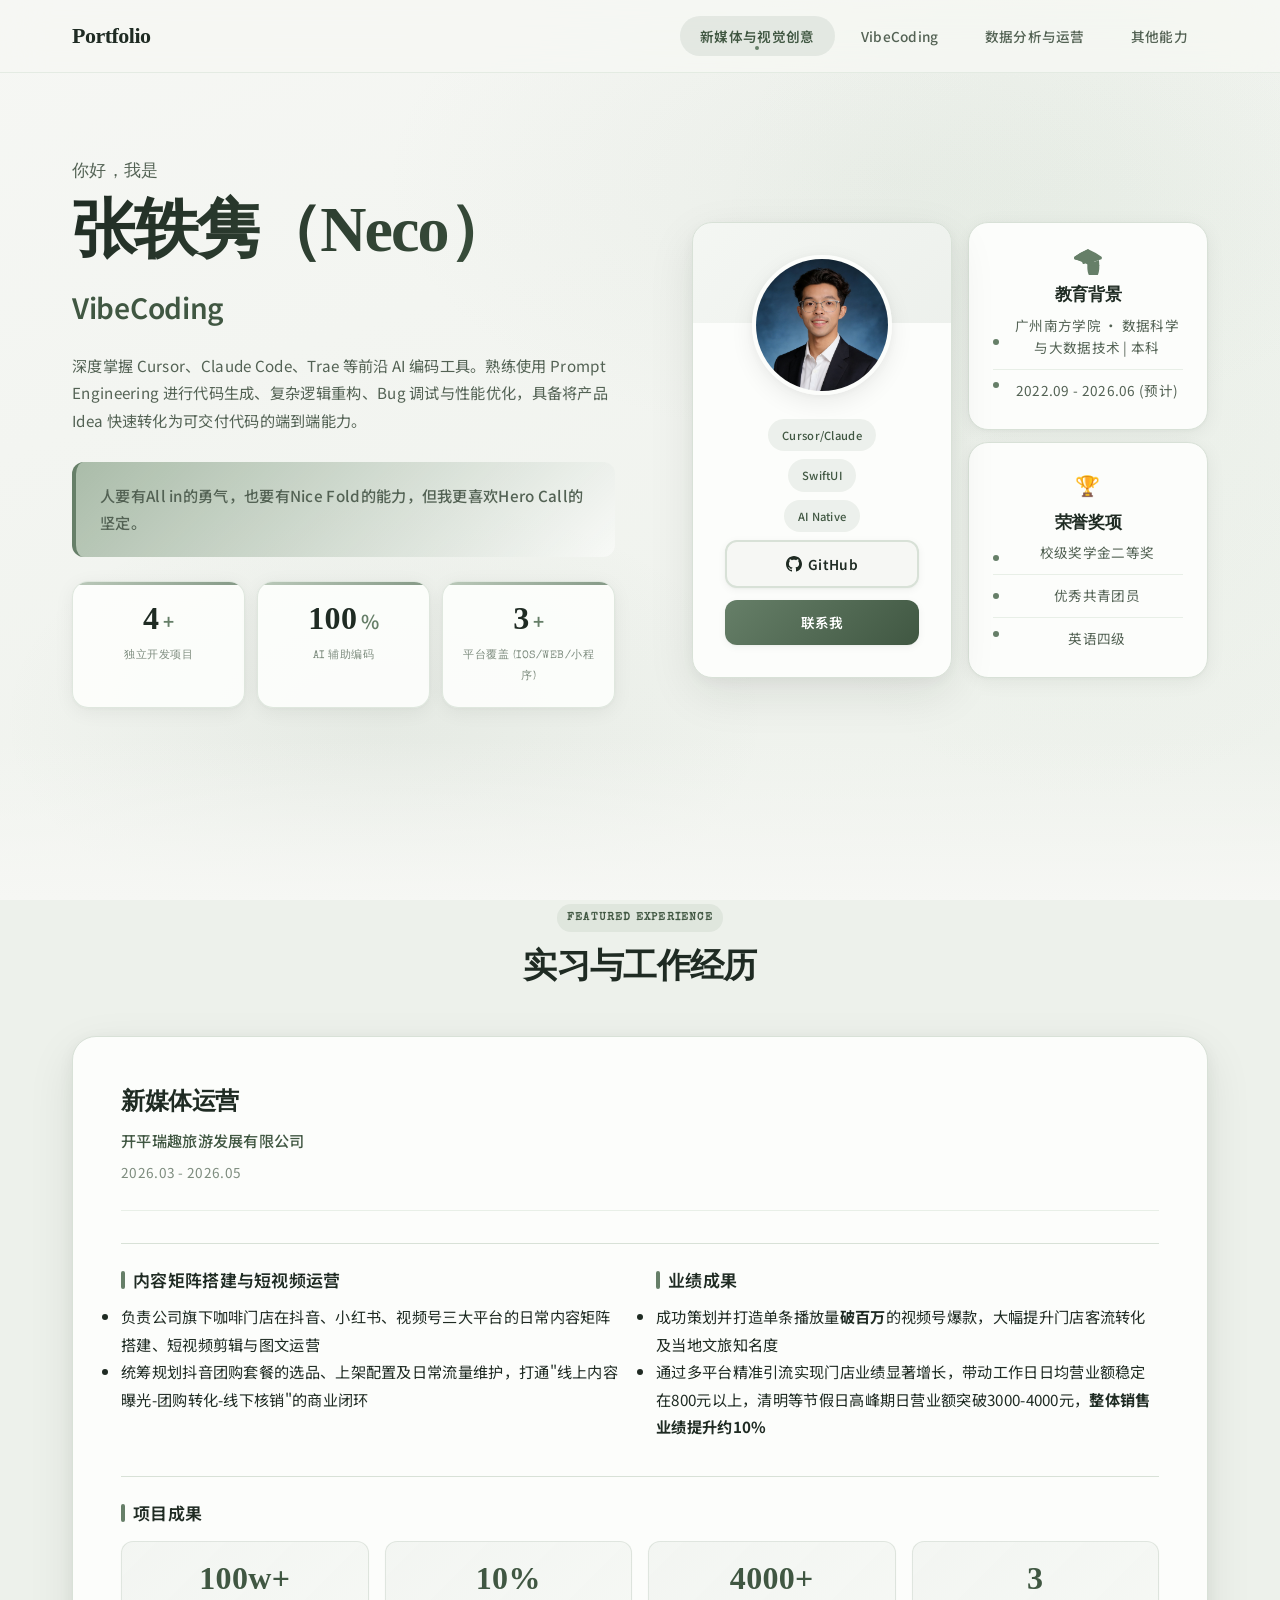
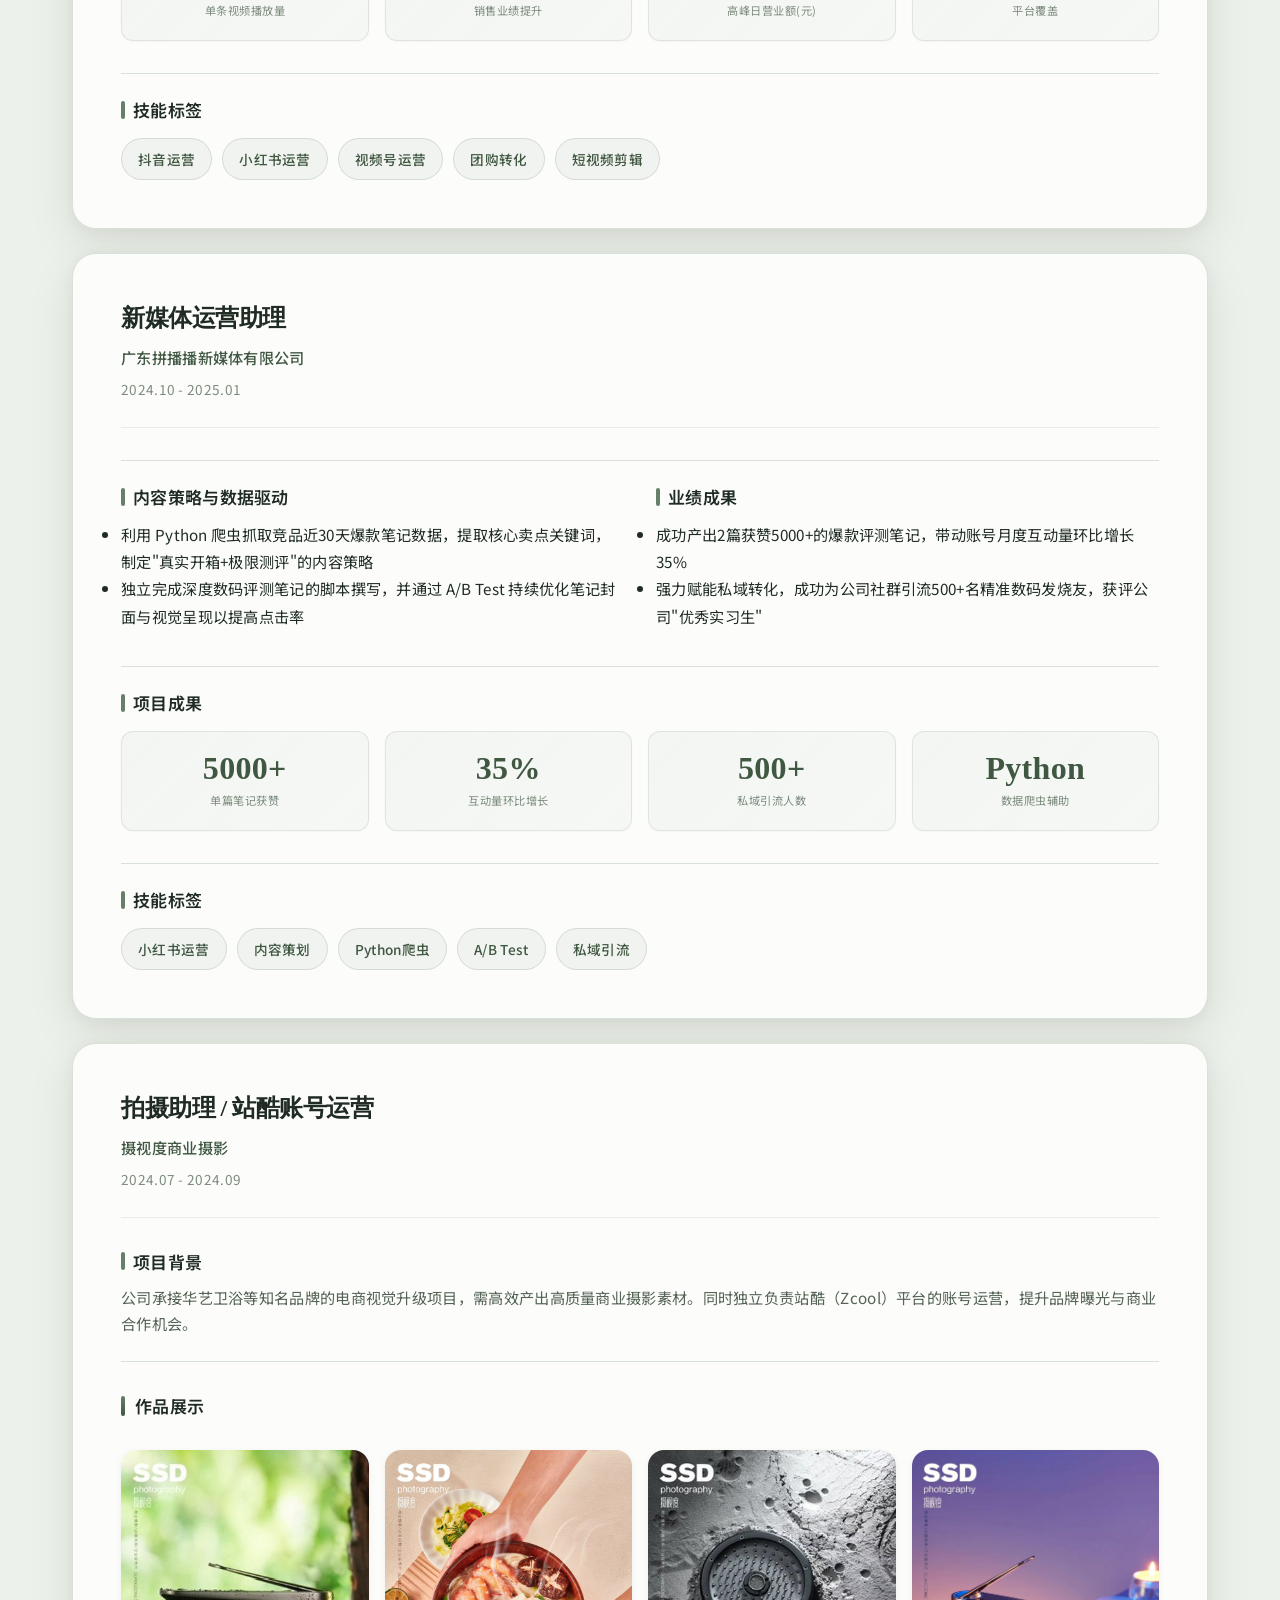
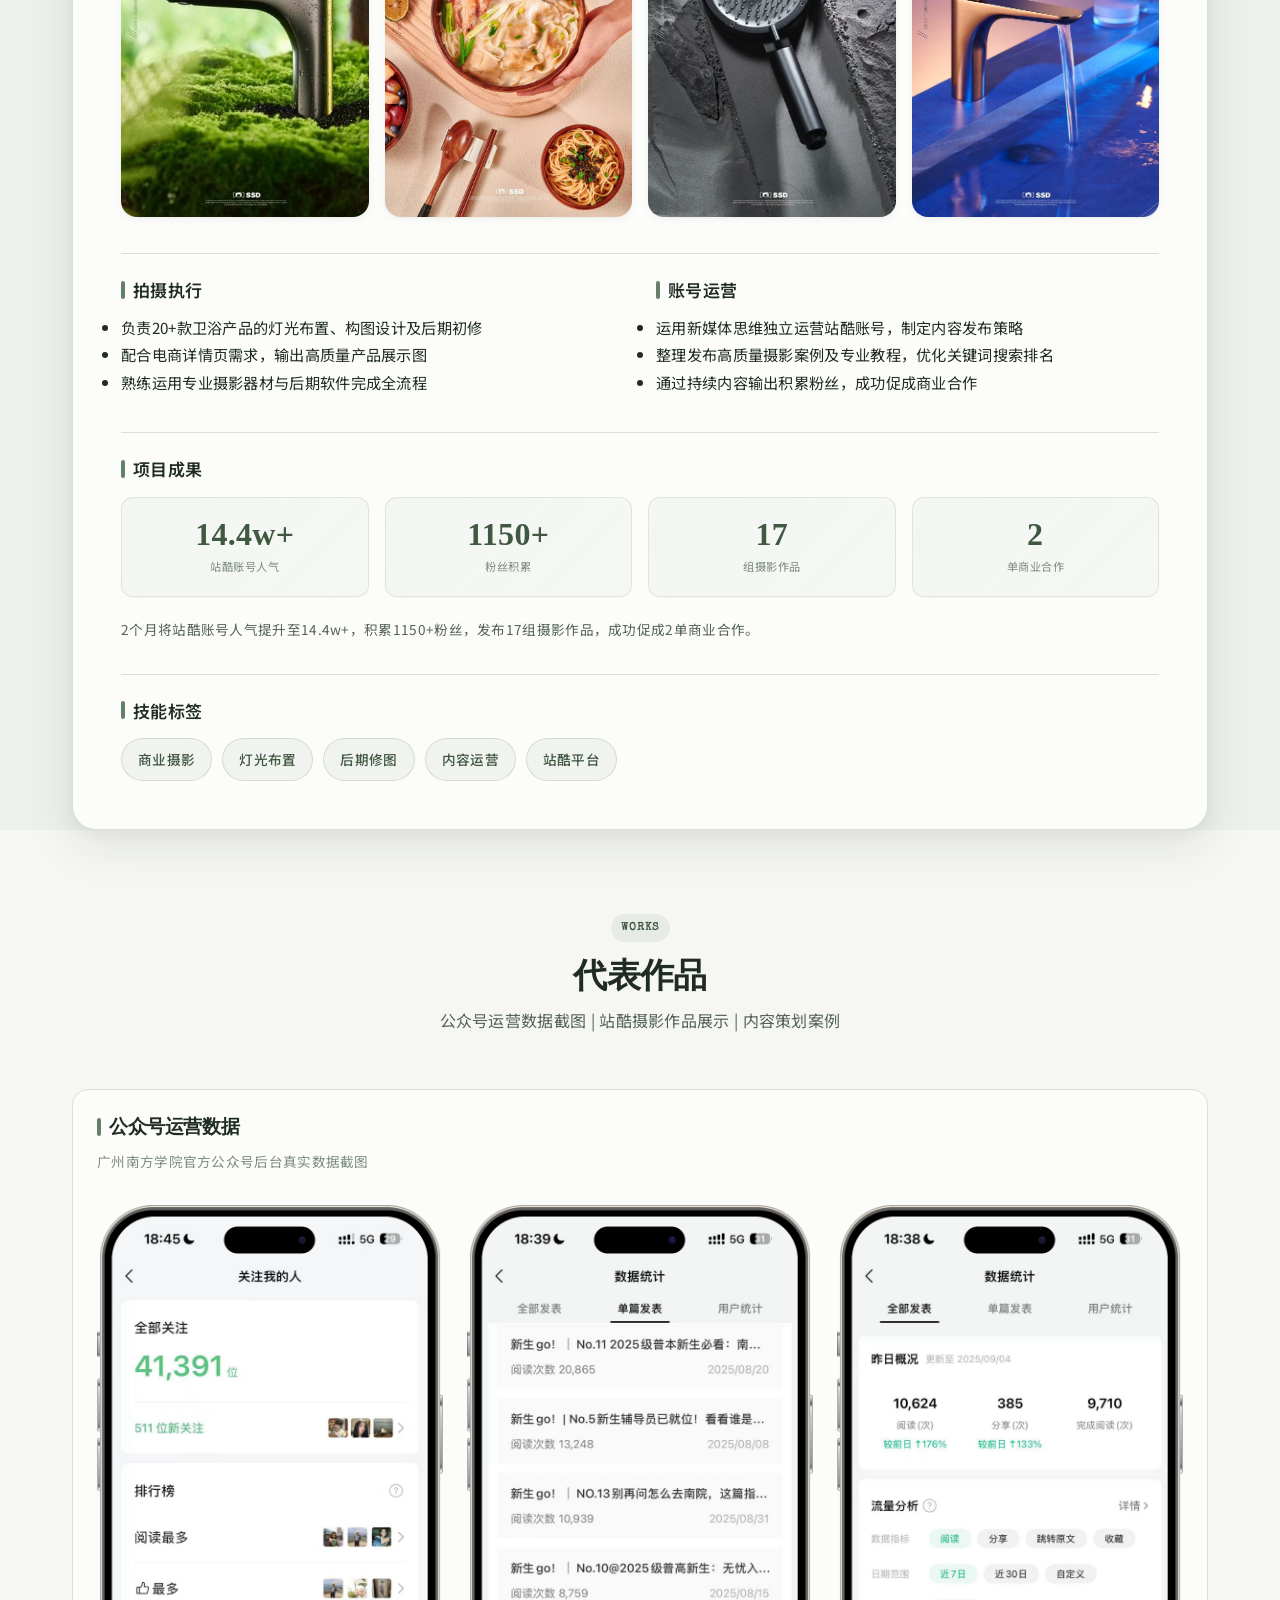
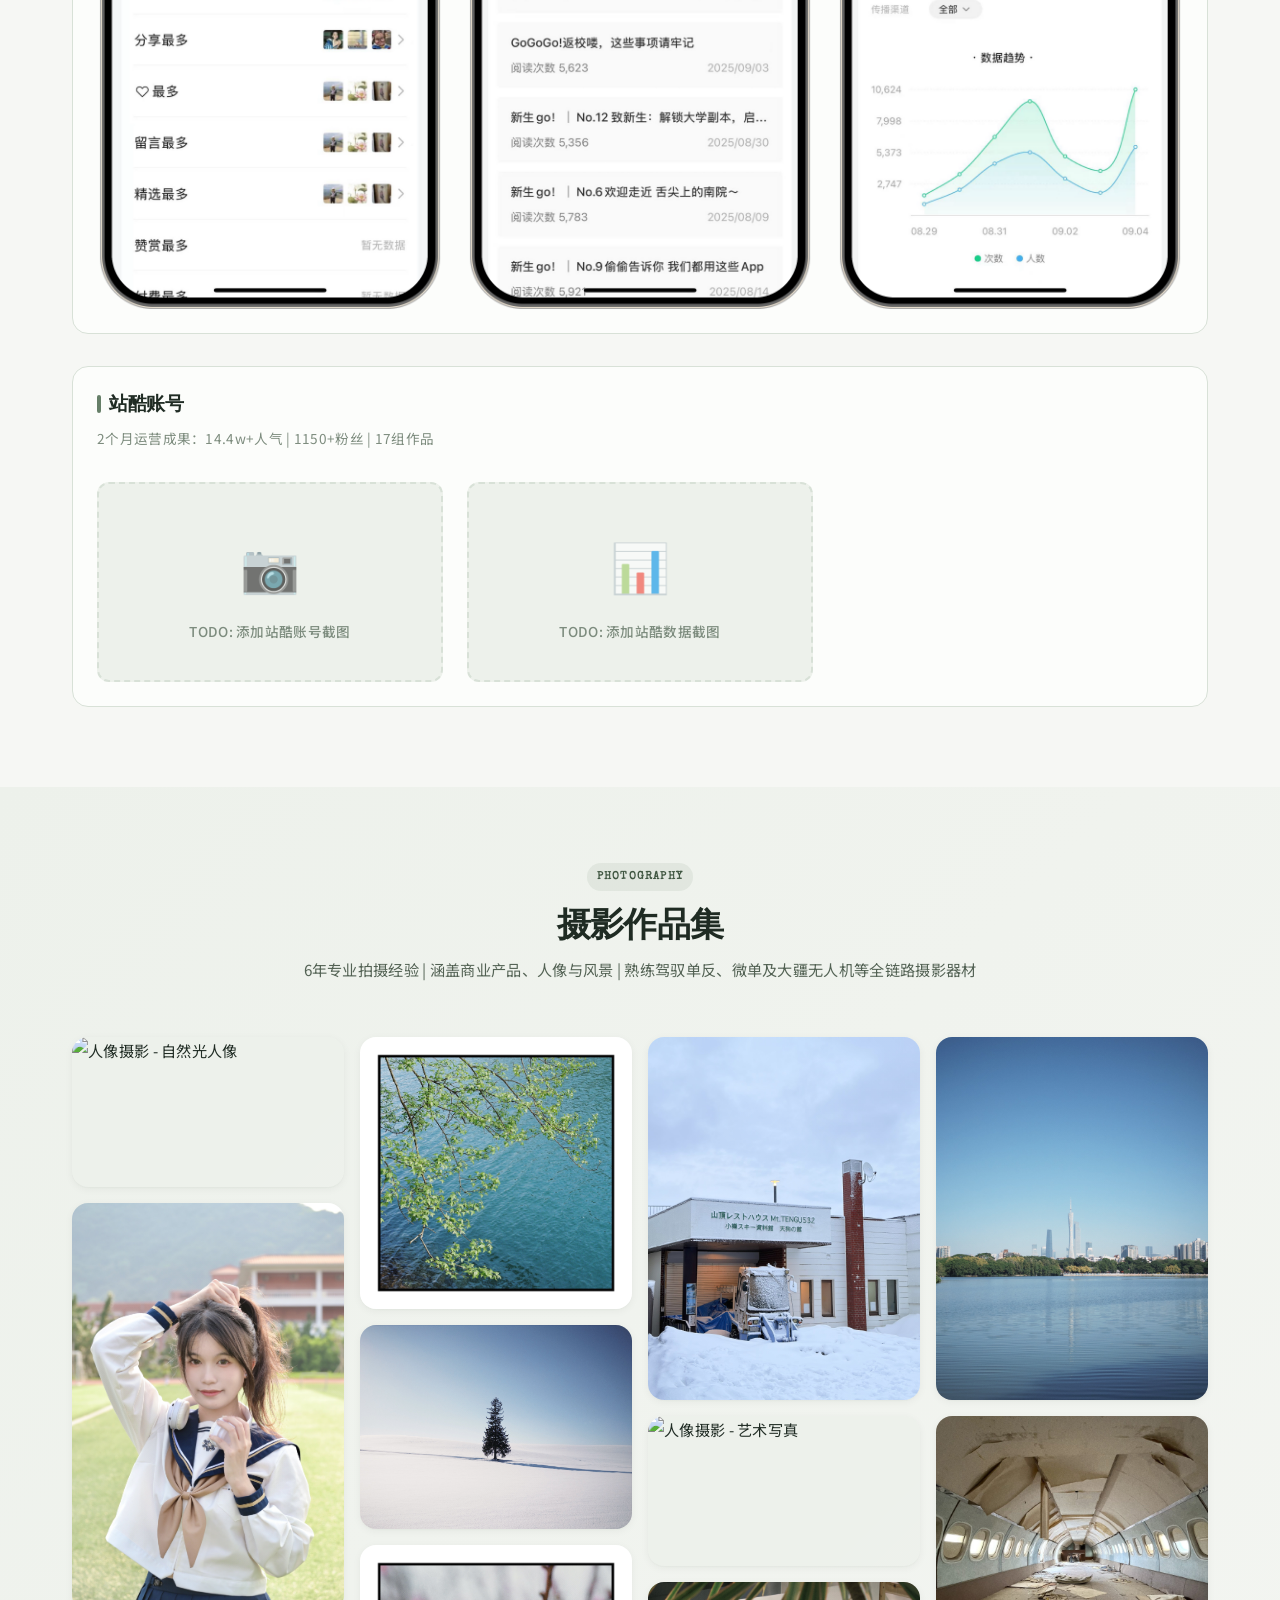
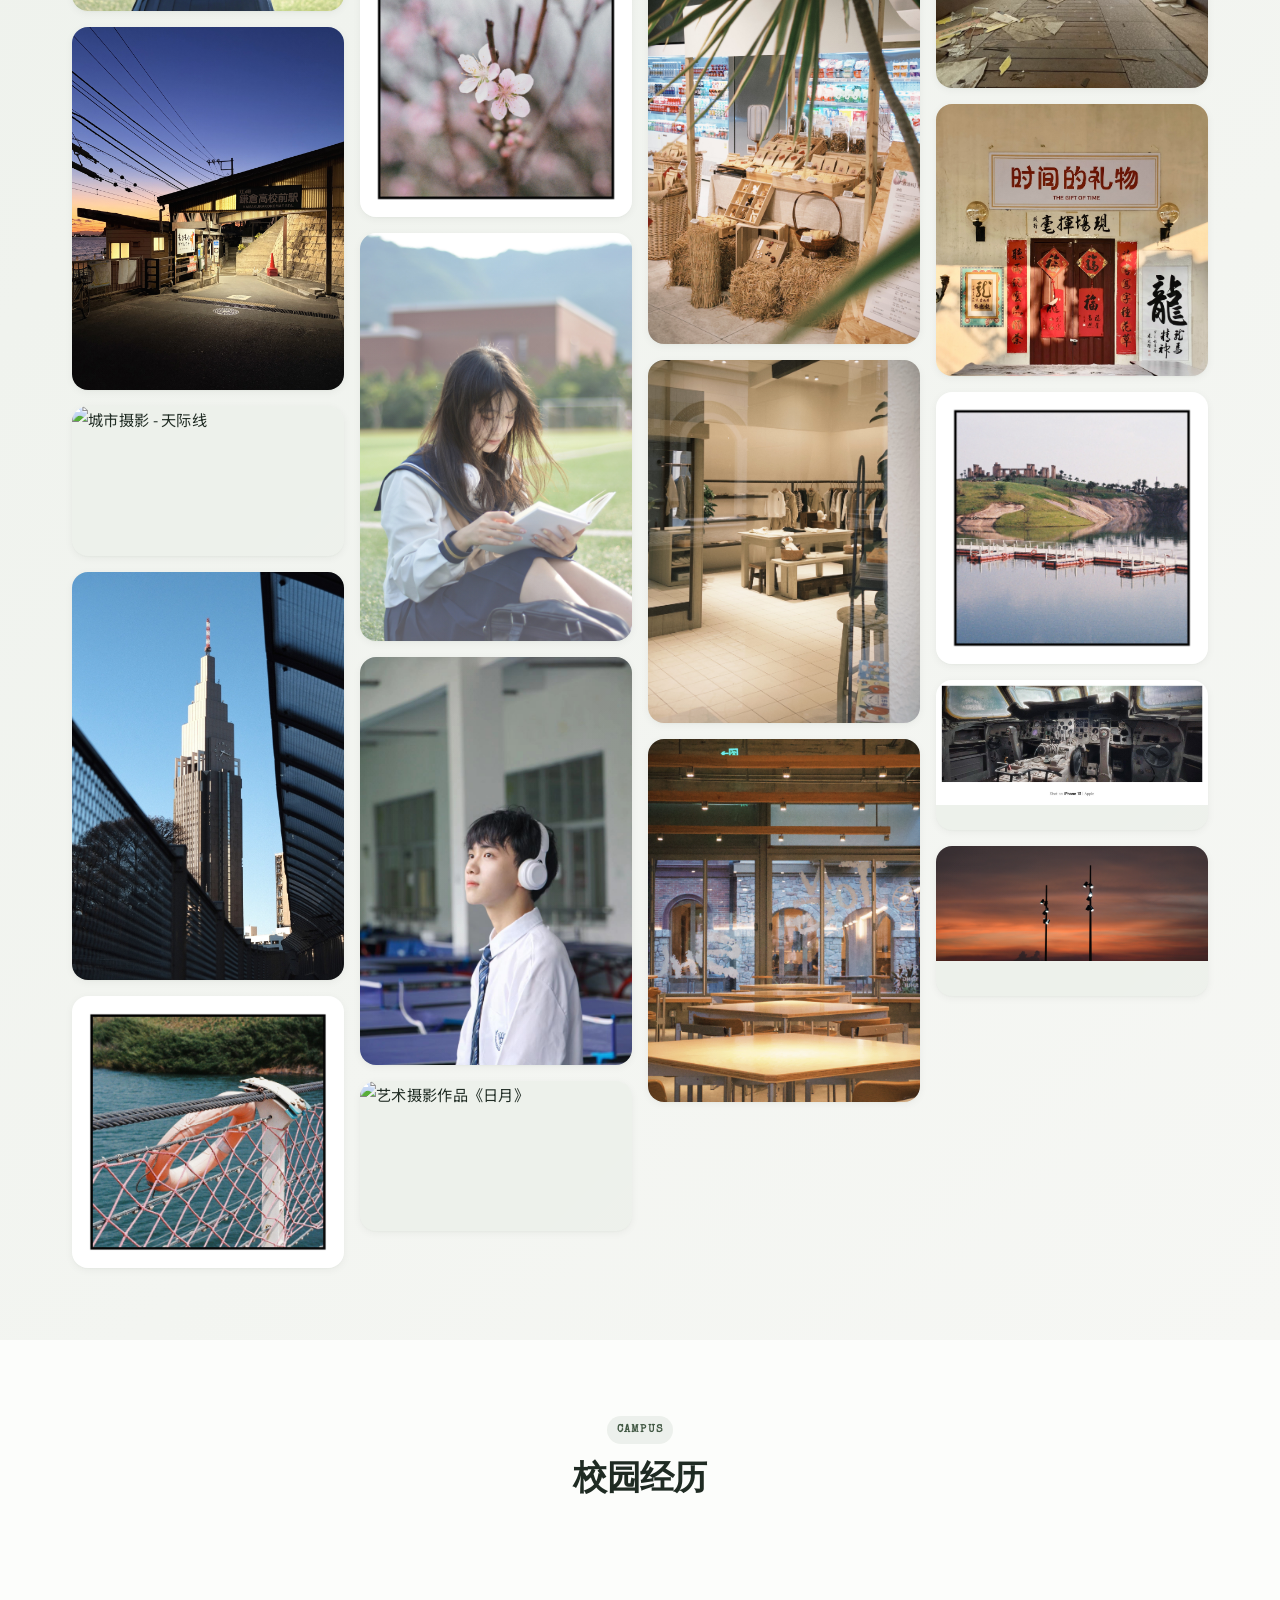
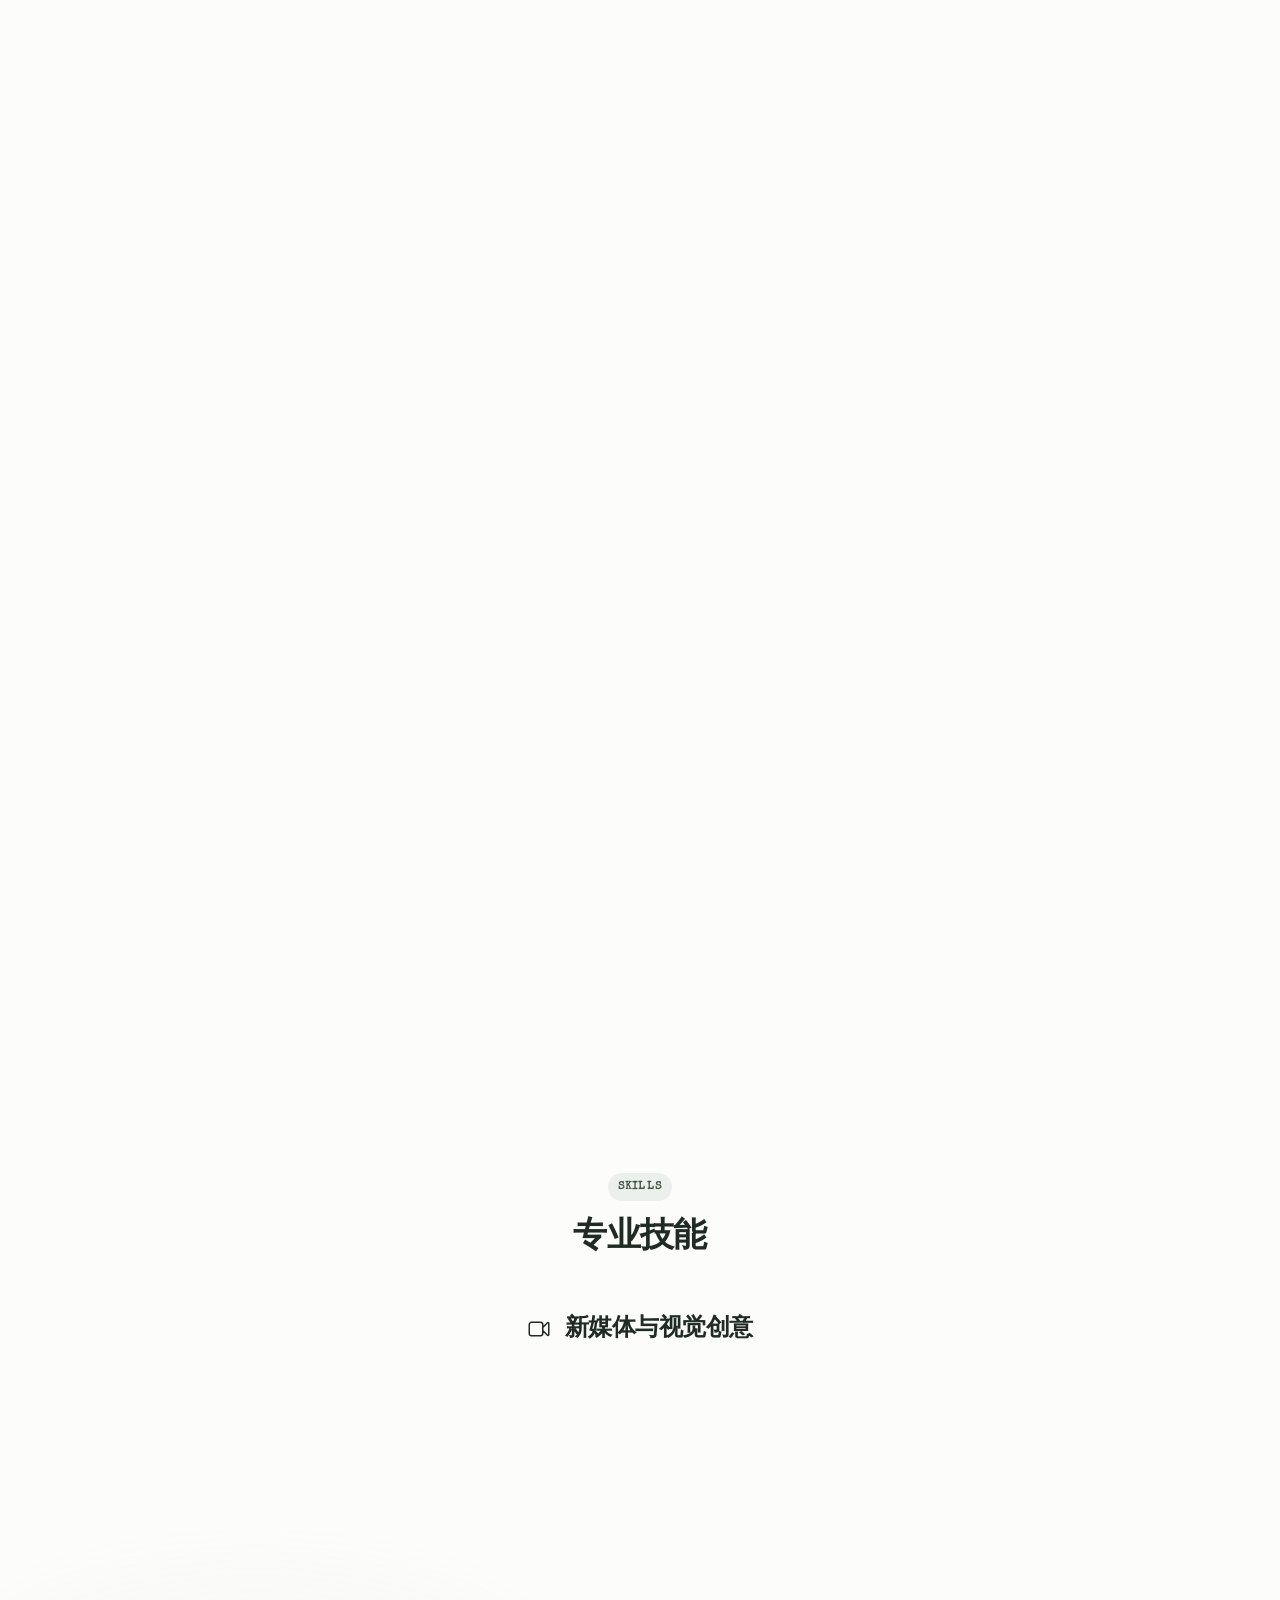
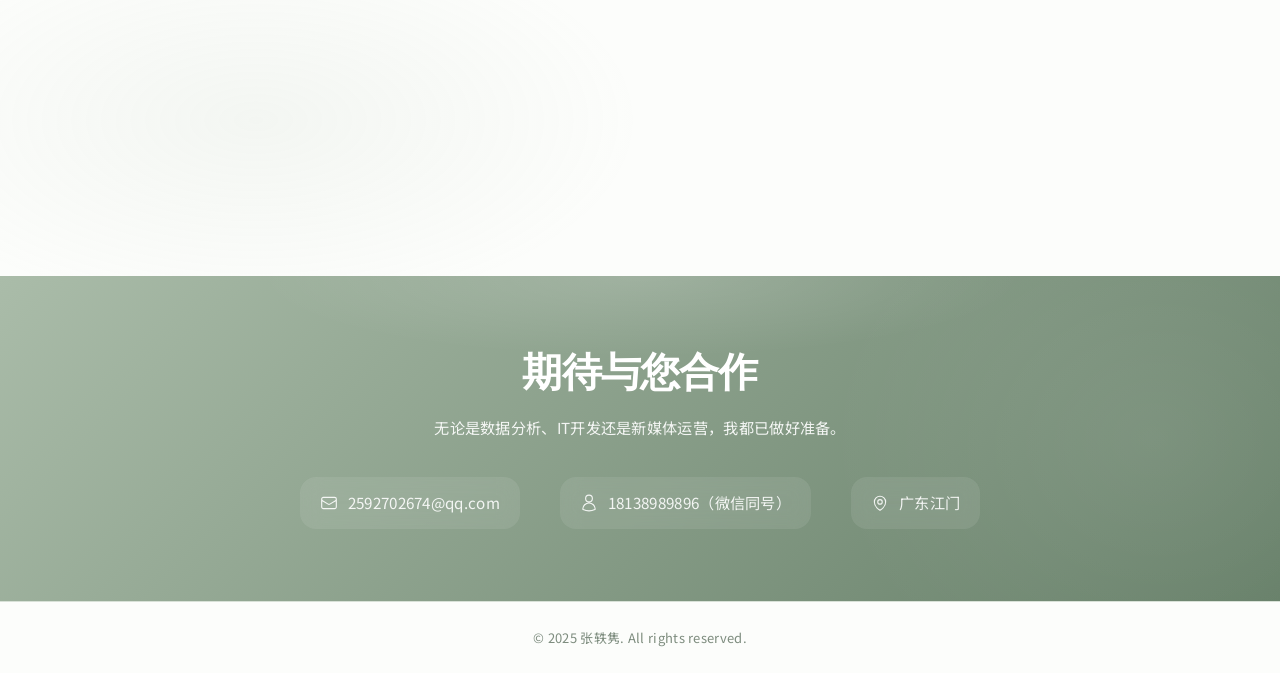
==== commit a36f67ab: "调整导航顺序：新媒体优先（应聘需求），其次是VibeCoding、数据分析、其他" ====
--- a/index.html
+++ b/index.html
@@ -45,9 +45,9 @@
                     <span class="logo-text">Portfolio</span>
                 </div>
                 <ul class="nav-menu" role="menubar">
-                    <li role="none"><a href="#it" class="nav-link active" data-role="it" role="menuitem">VibeCoding</a></li>
+                    <li role="none"><a href="#media" class="nav-link active" data-role="media" role="menuitem">新媒体与视觉创意</a></li>
+                    <li role="none"><a href="#it" class="nav-link" data-role="it" role="menuitem">VibeCoding</a></li>
                     <li role="none"><a href="#data" class="nav-link" data-role="data" role="menuitem">数据分析与运营</a></li>
-                    <li role="none"><a href="#media" class="nav-link" data-role="media" role="menuitem">新媒体与视觉创意</a></li>
                     <li role="none"><a href="#other" class="nav-link" data-role="other" role="menuitem">其他能力</a></li>
                 </ul>
                 <button class="nav-toggle" type="button" aria-label="打开导航菜单" aria-expanded="false" aria-controls="nav-menu">
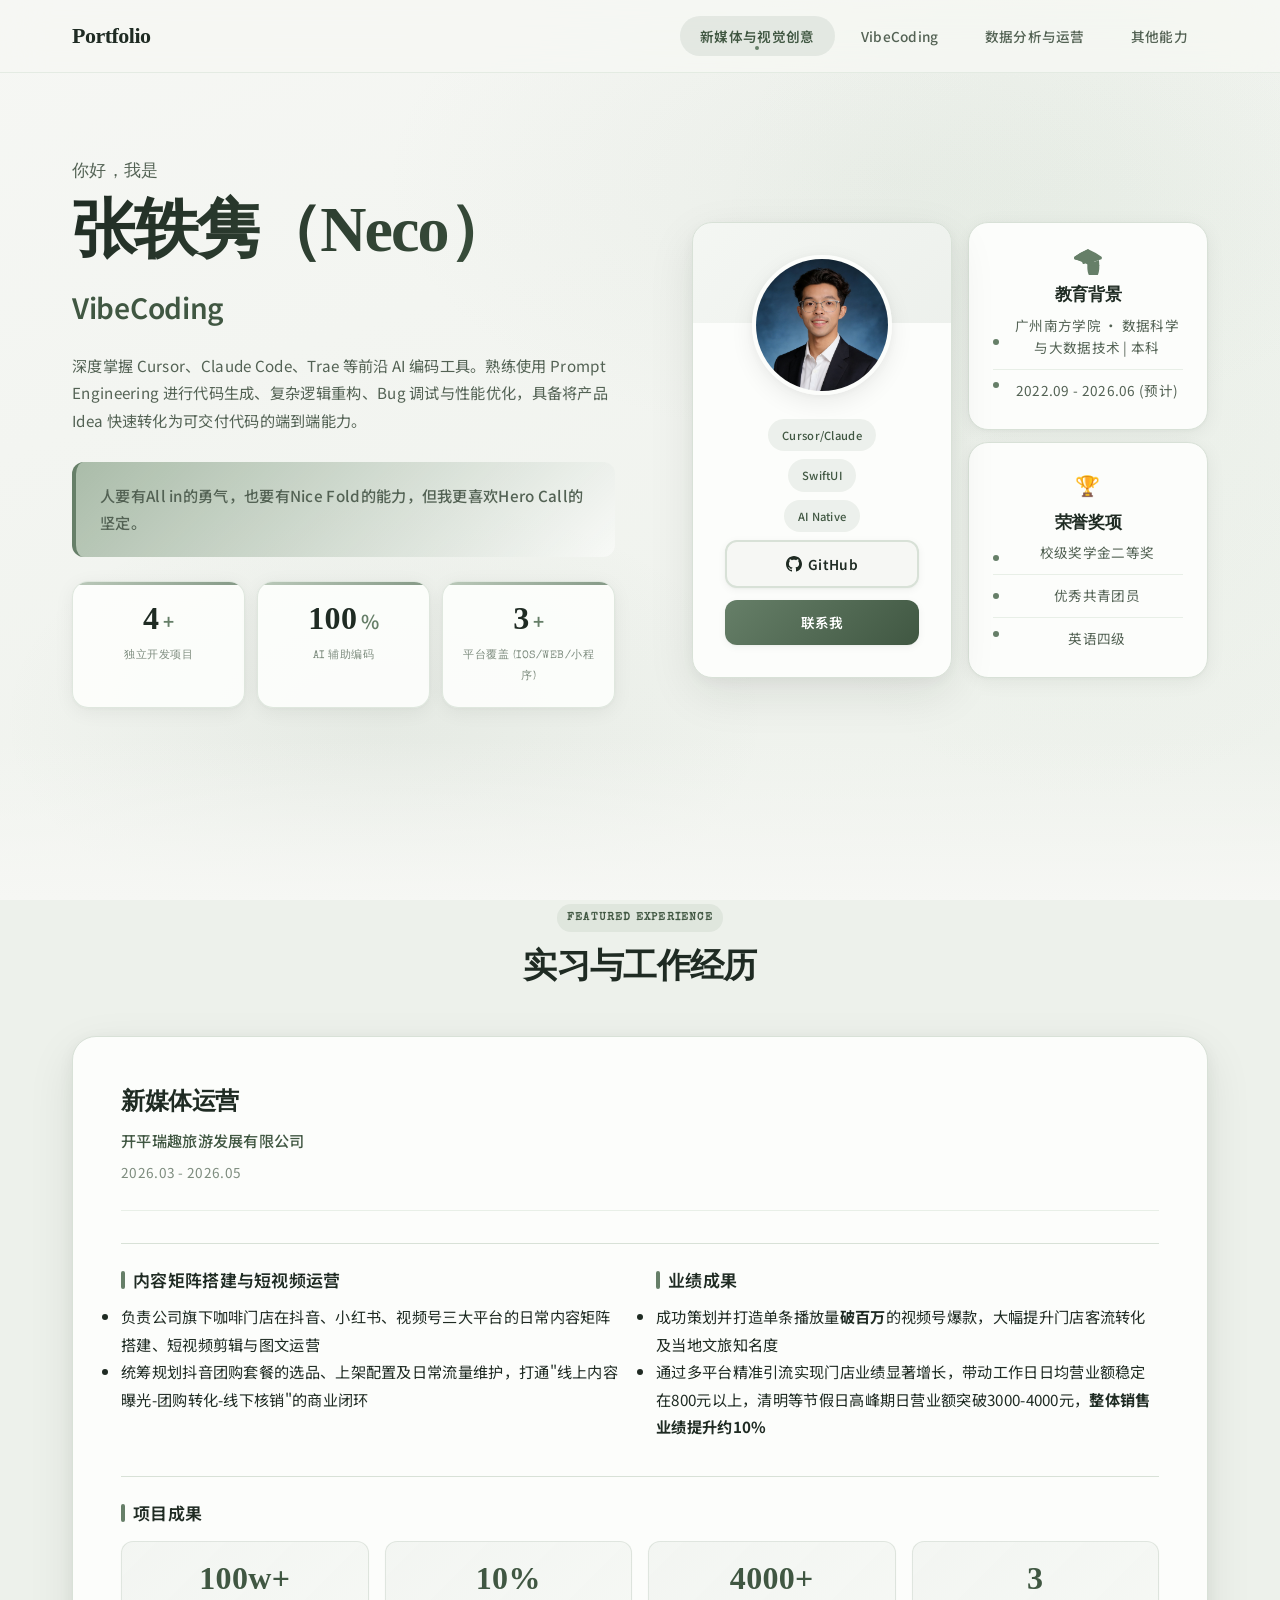
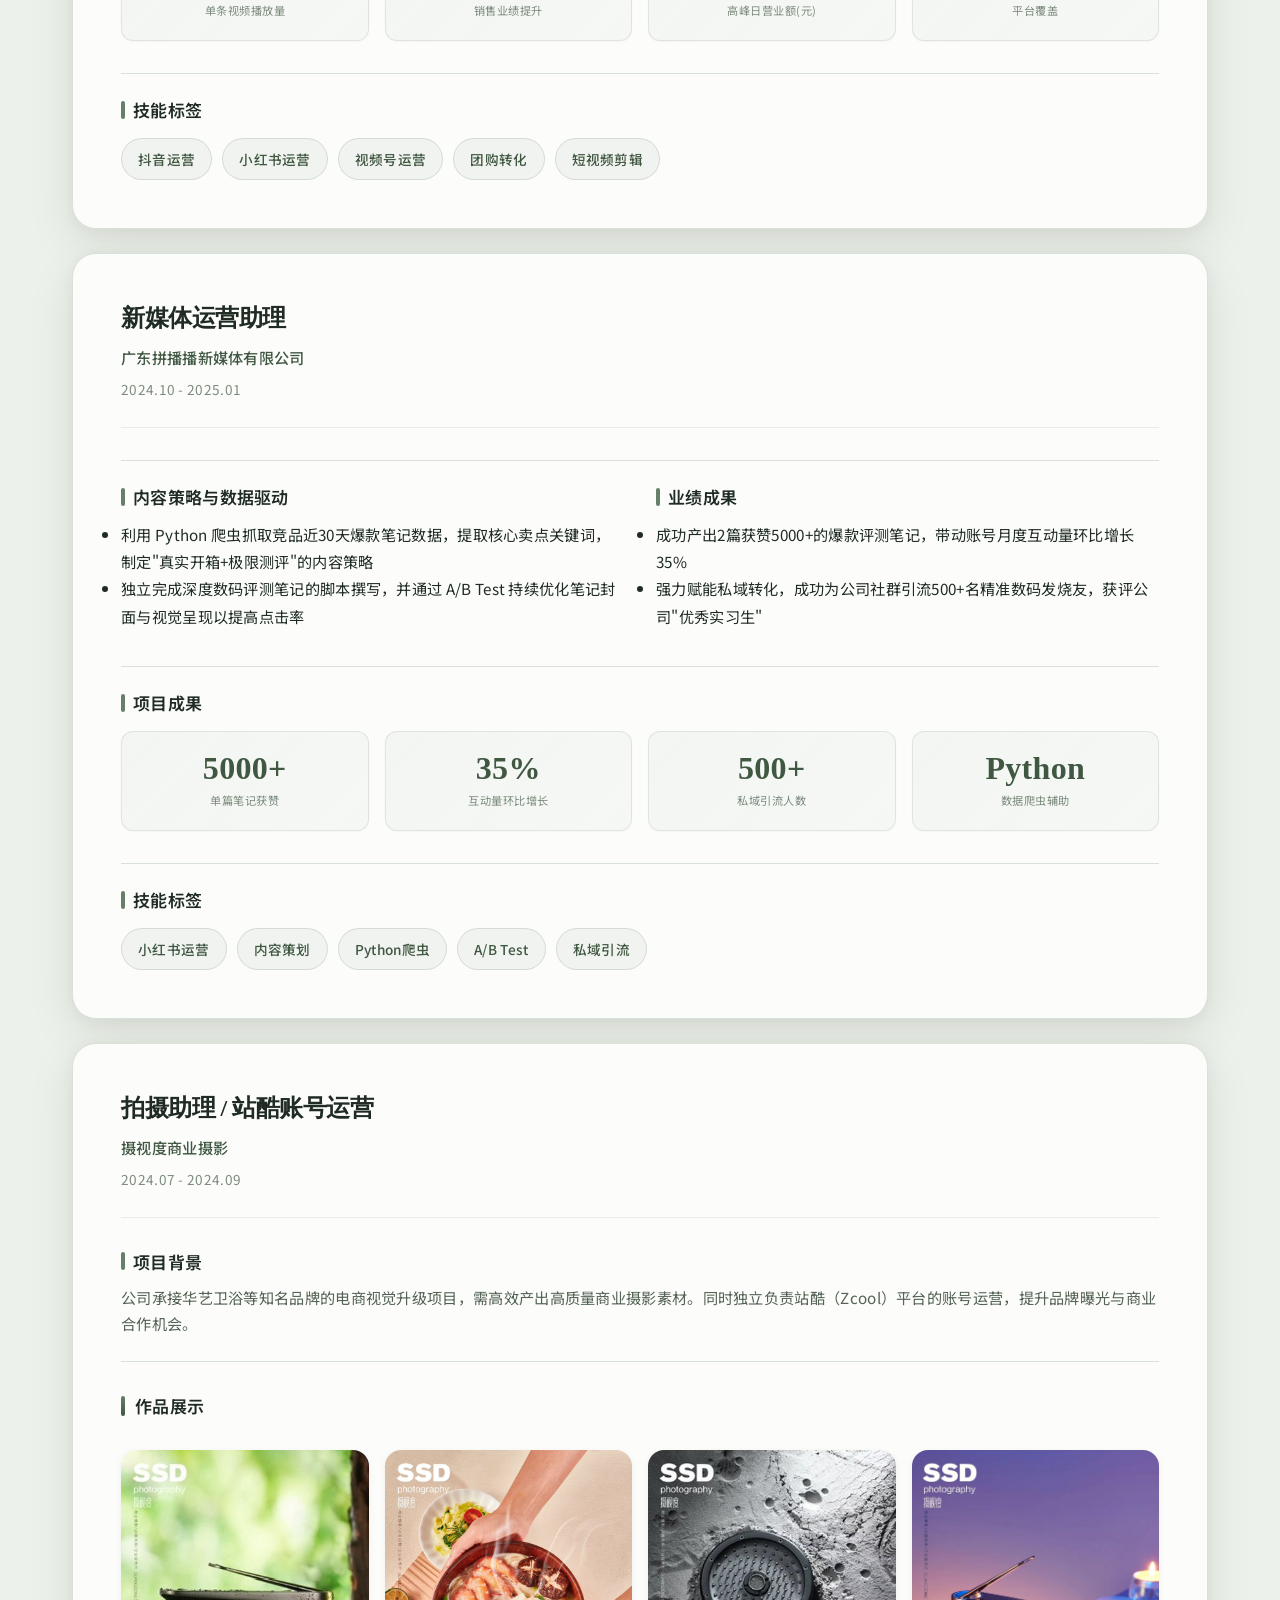
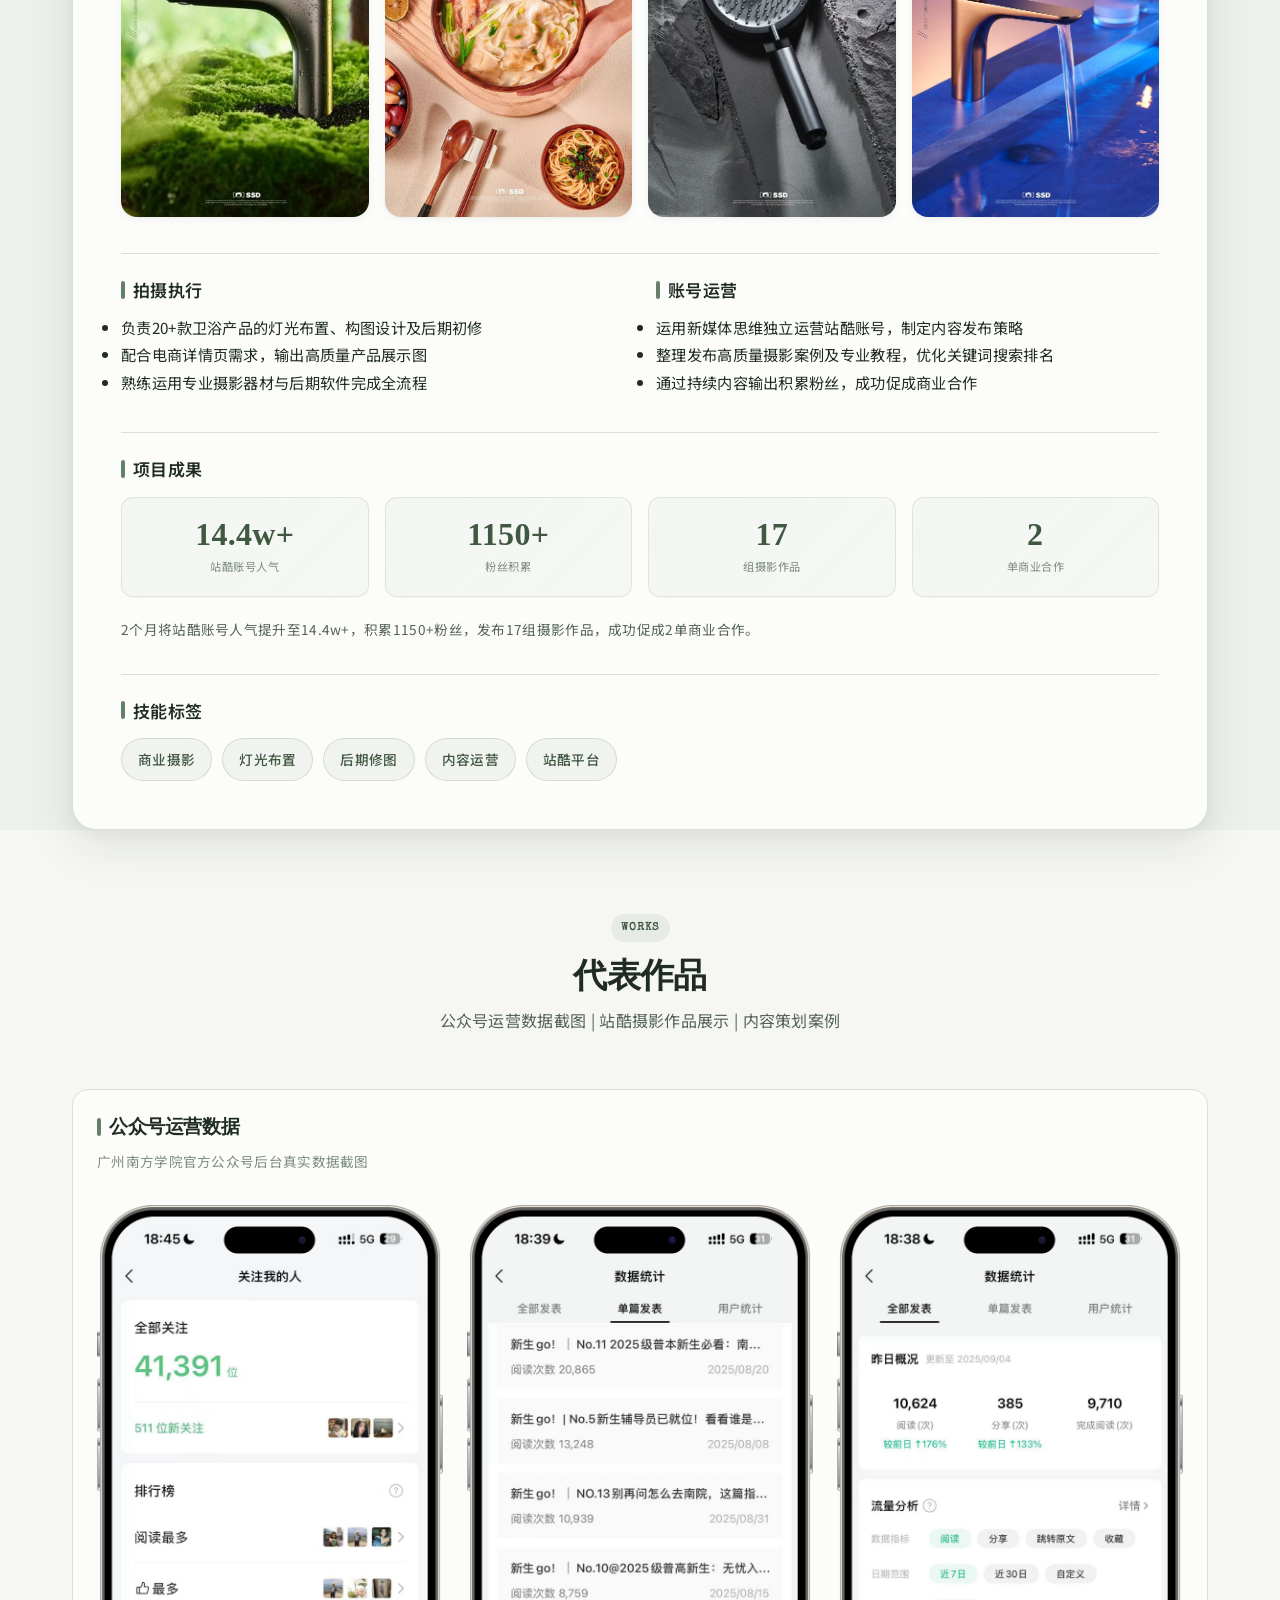
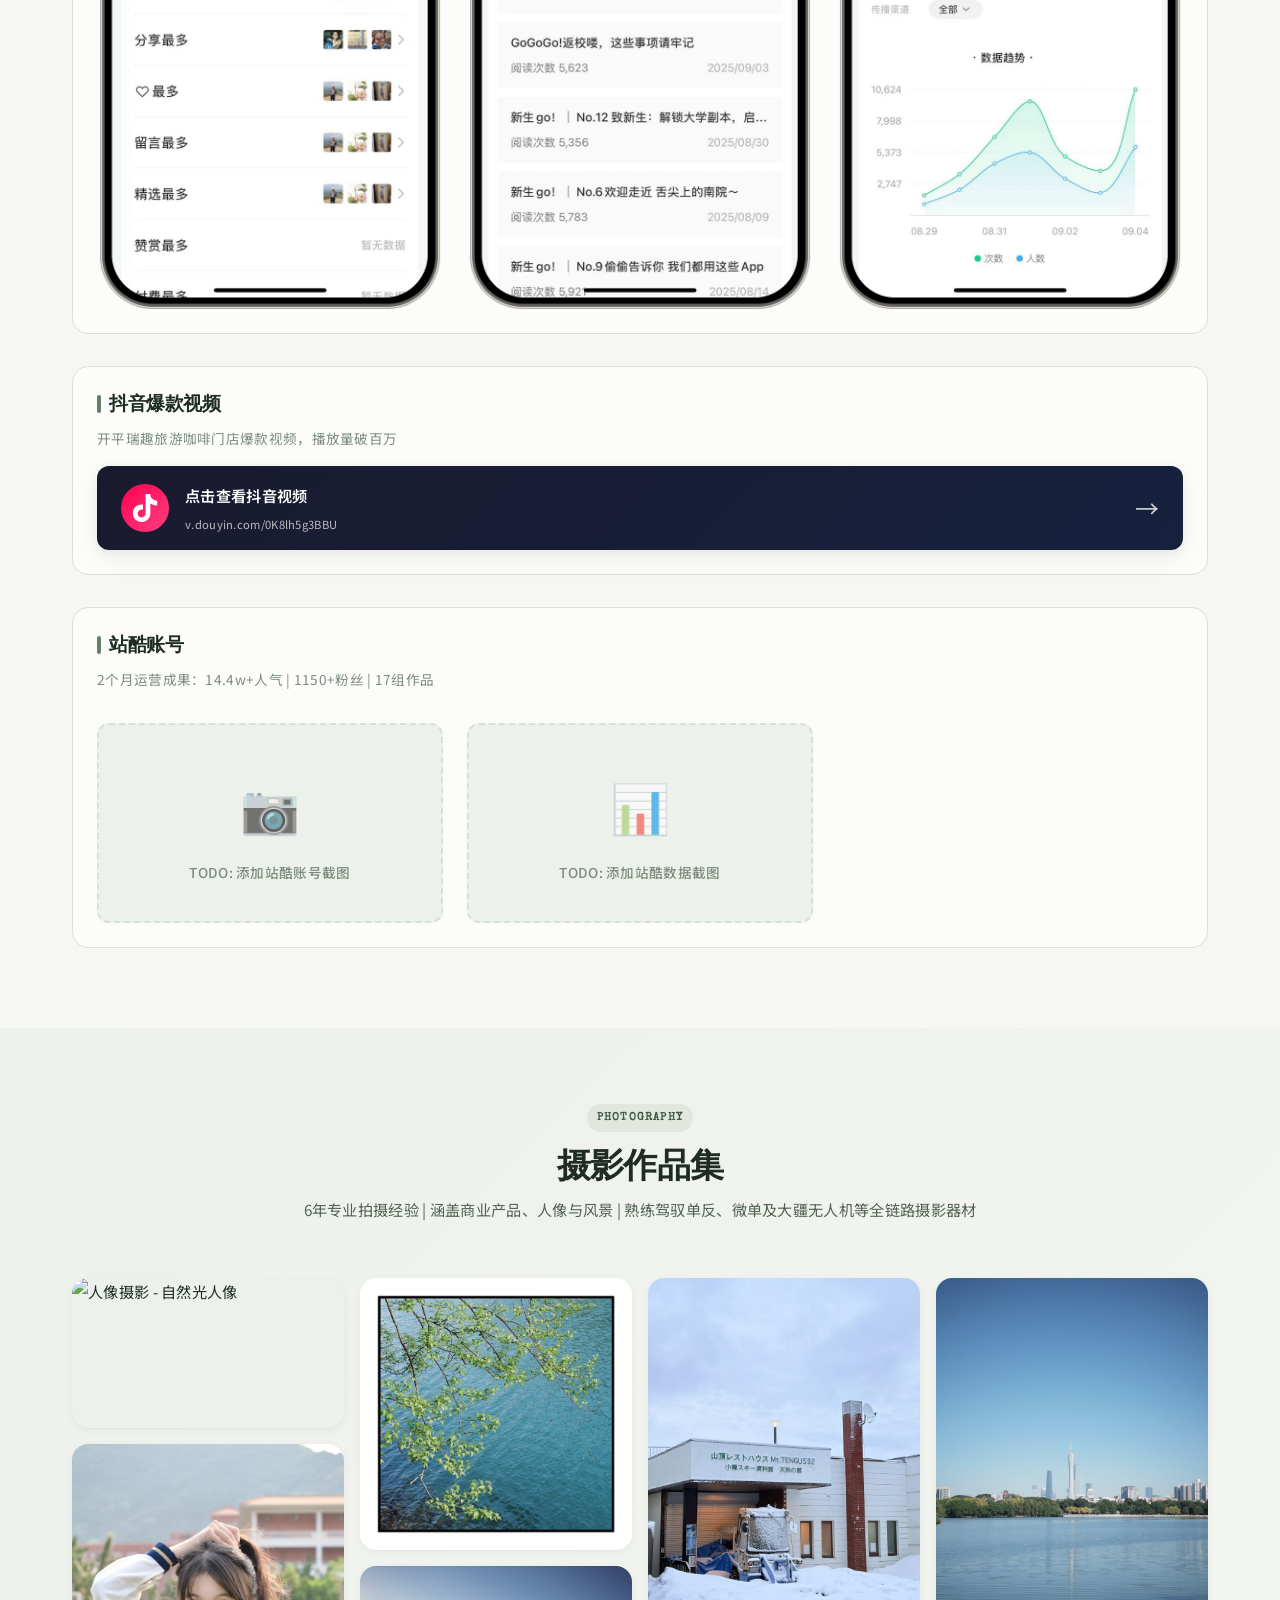
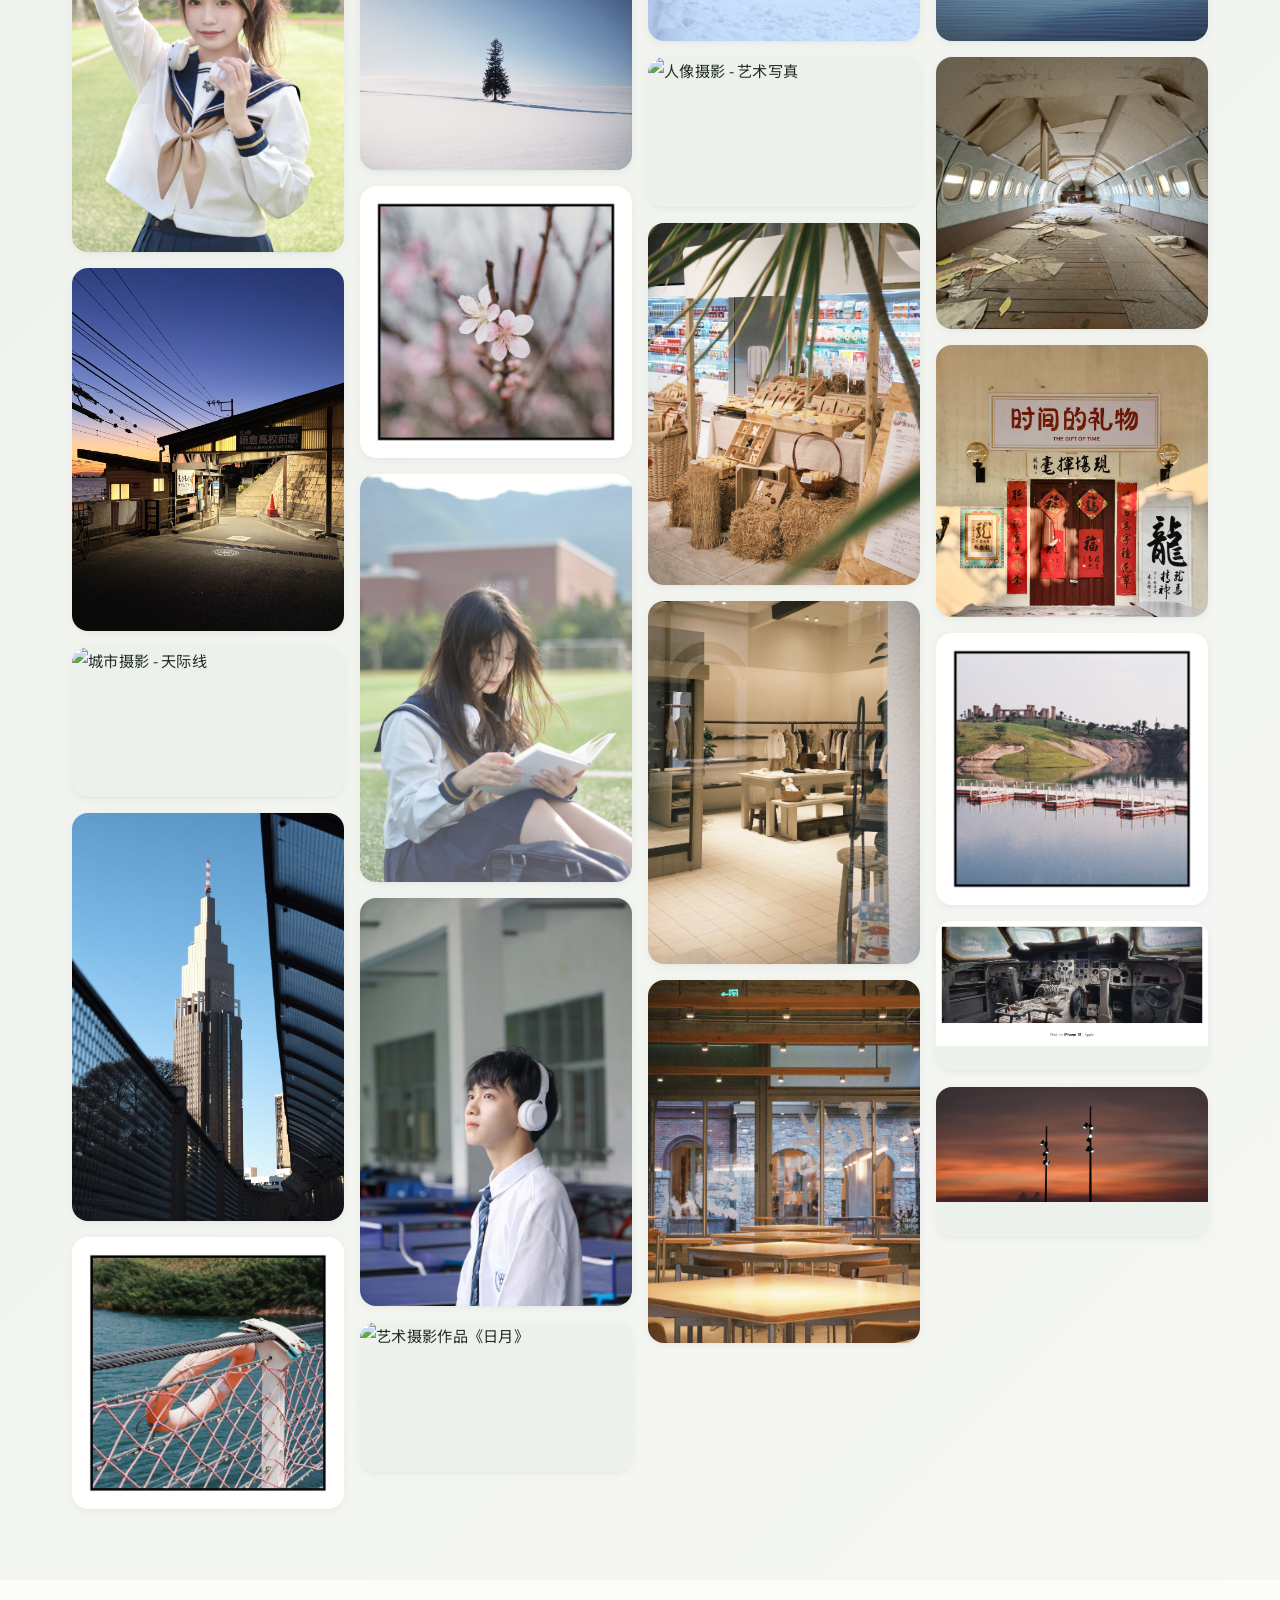
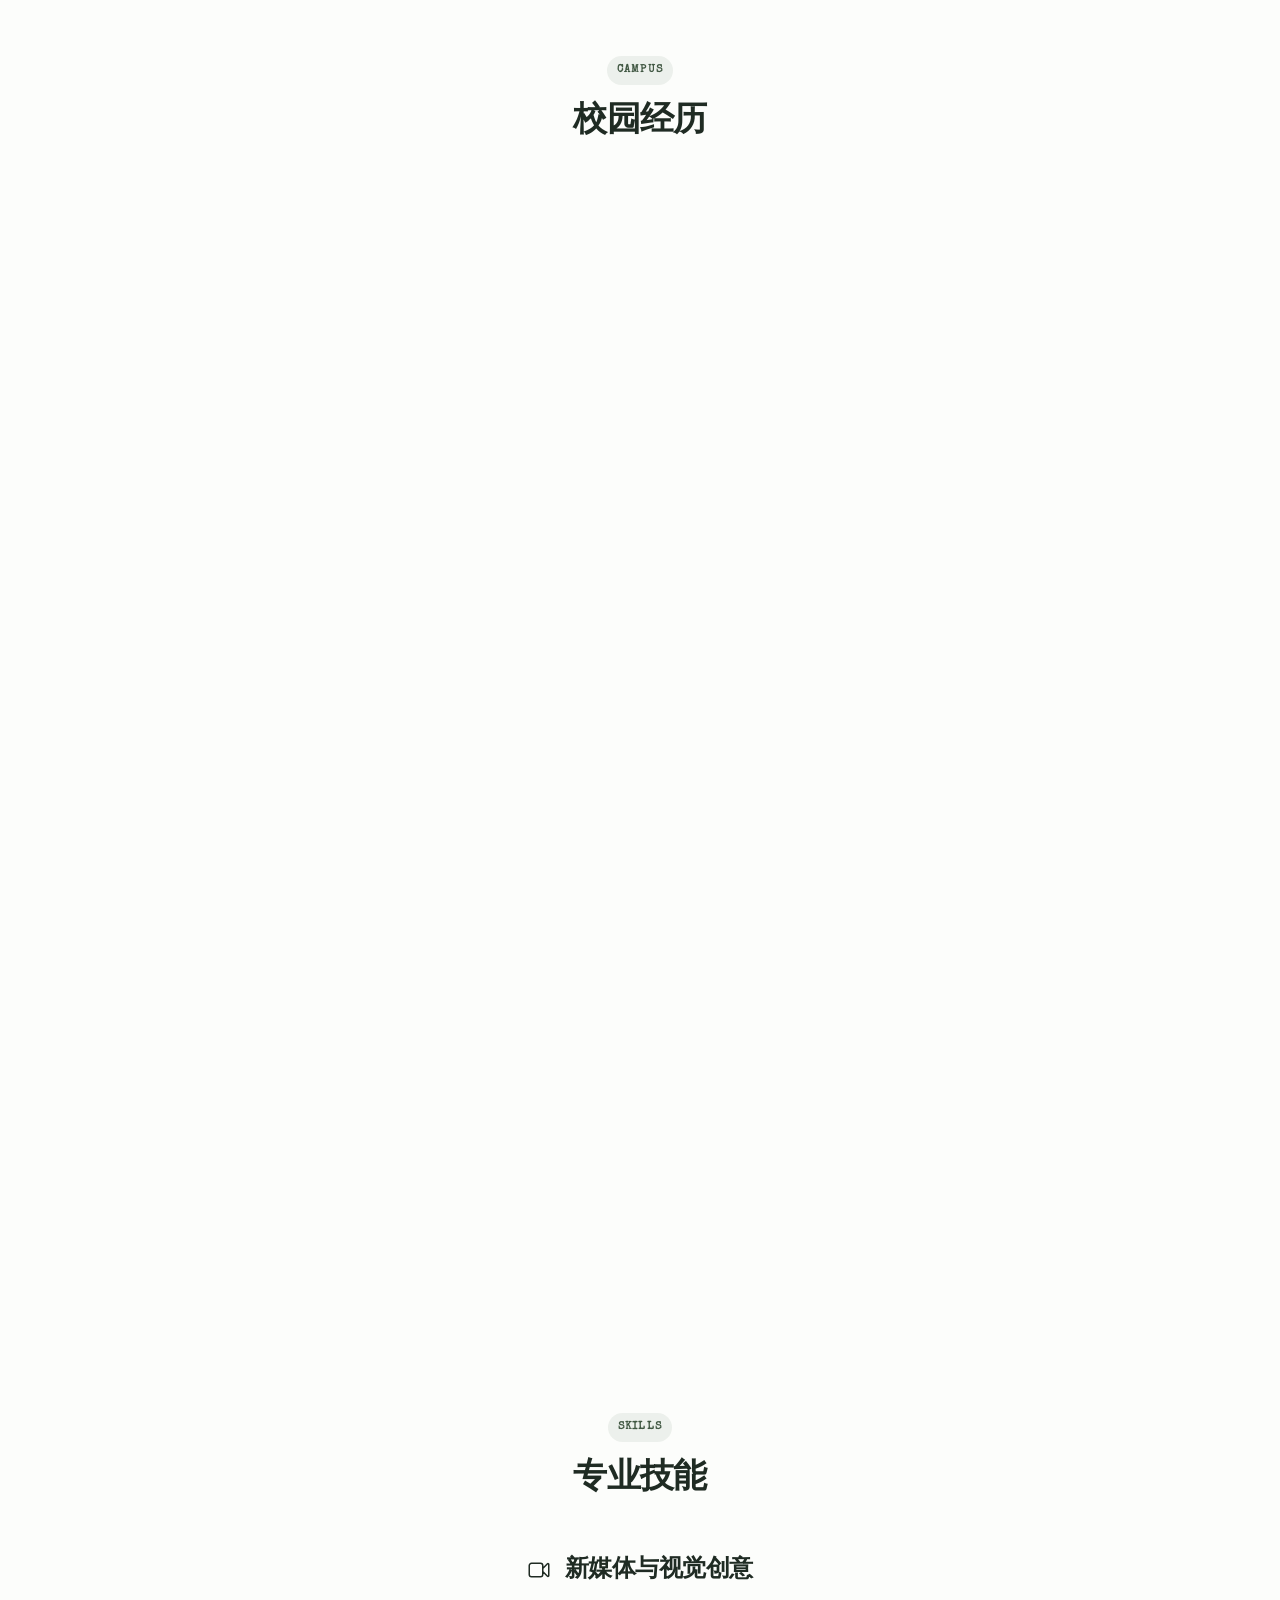
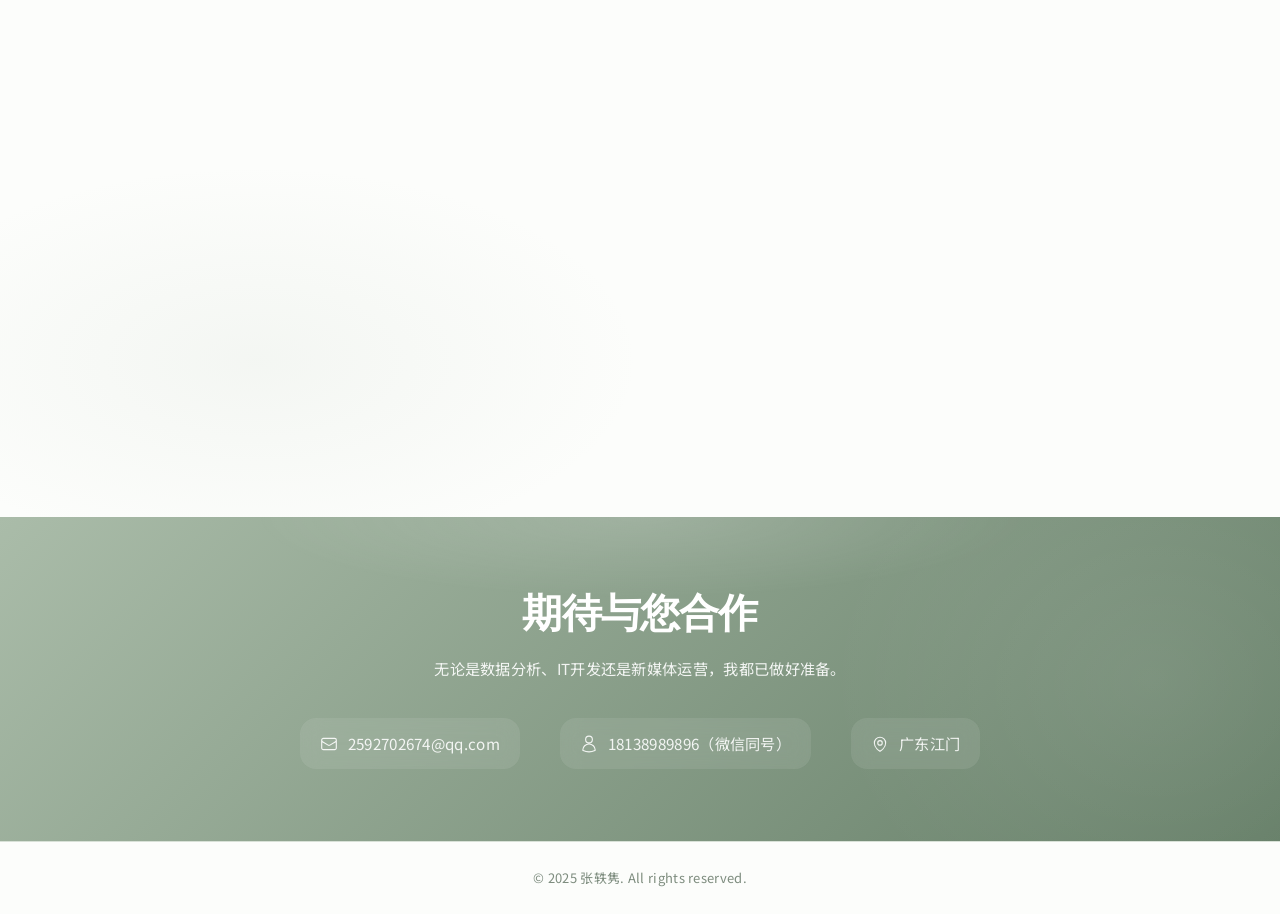
==== commit bc94d38f: "添加抖音爆款视频链接卡片到新媒体代表作品区域" ====
--- a/index.html
+++ b/index.html
@@ -834,6 +834,22 @@
                     </div>
                 </div>
                 <div class="works-category">
+                    <h3 class="works-category-title">抖音爆款视频</h3>
+                    <p class="works-category-desc">开平瑞趣旅游咖啡门店爆款视频，播放量破百万</p>
+                    <div class="video-link-card">
+                        <a href="https://v.douyin.com/0K8lh5g3BBU/" target="_blank" rel="noopener noreferrer" class="douyin-card">
+                            <div class="douyin-card-icon">
+                                <svg viewBox="0 0 24 24" fill="currentColor"><path d="M12.53.02C13.84 0 15.14.01 16.44 0c.08 1.53.63 3.09 1.75 4.17 1.12 1.11 2.7 1.62 4.24 1.79v4.03c-1.44-.05-2.89-.35-4.2-.97-.57-.26-1.1-.59-1.62-.93-.01 2.92.01 5.84-.02 8.75-.08 1.4-.54 2.79-1.35 3.94-1.31 1.92-3.58 3.17-5.91 3.21-1.43.08-2.86-.31-4.08-1.03-2.02-1.19-3.44-3.37-3.65-5.71-.02-.5-.03-1-.01-1.49.18-1.9 1.12-3.72 2.58-4.96 1.66-1.44 3.98-2.13 6.15-1.72.02 1.48-.04 2.96-.04 4.44-.99-.32-2.15-.23-3.02.37-.63.41-1.11 1.04-1.36 1.75-.21.51-.15 1.07-.14 1.61.24 1.64 1.82 3.02 3.5 2.87 1.12-.01 2.19-.66 2.77-1.61.19-.33.4-.67.41-1.06.1-1.79.06-3.57.07-5.36.01-4.03-.01-8.05.02-12.07z"/></svg>
+                            </div>
+                            <div class="douyin-card-content">
+                                <span class="douyin-card-title">点击查看抖音视频</span>
+                                <span class="douyin-card-url">v.douyin.com/0K8lh5g3BBU</span>
+                            </div>
+                            <div class="douyin-card-arrow">→</div>
+                        </a>
+                    </div>
+                </div>
+                <div class="works-category">
                     <h3 class="works-category-title">站酷账号</h3>
                     <p class="works-category-desc">2个月运营成果：14.4w+人气 | 1150+粉丝 | 17组作品</p>
                     <div class="data-gallery">
--- a/css/style.css
+++ b/css/style.css
@@ -4898,6 +4898,73 @@
     font-weight: 500;
 }
 
+/* 抖音视频链接卡片样式 */
+.video-link-card {
+    margin-top: var(--space-md);
+}
+
+.douyin-card {
+    display: flex;
+    align-items: center;
+    gap: var(--space-md);
+    padding: var(--space-md) var(--space-lg);
+    background: linear-gradient(135deg, #1a1a2e 0%, #16213e 100%);
+    border-radius: var(--radius-md);
+    text-decoration: none;
+    transition: all 0.3s ease;
+    box-shadow: var(--shadow-md);
+}
+
+.douyin-card:hover {
+    transform: translateY(-2px);
+    box-shadow: var(--shadow-lg);
+}
+
+.douyin-card-icon {
+    width: 48px;
+    height: 48px;
+    background: linear-gradient(135deg, #ff0050 0%, #ff4081 100%);
+    border-radius: 50%;
+    display: flex;
+    align-items: center;
+    justify-content: center;
+    flex-shrink: 0;
+}
+
+.douyin-card-icon svg {
+    width: 28px;
+    height: 28px;
+    color: white;
+}
+
+.douyin-card-content {
+    flex: 1;
+    display: flex;
+    flex-direction: column;
+    gap: 4px;
+}
+
+.douyin-card-title {
+    font-size: var(--text-base);
+    font-weight: 600;
+    color: white;
+}
+
+.douyin-card-url {
+    font-size: var(--text-xs);
+    color: rgba(255, 255, 255, 0.7);
+}
+
+.douyin-card-arrow {
+    font-size: 24px;
+    color: rgba(255, 255, 255, 0.8);
+    transition: transform 0.3s ease;
+}
+
+.douyin-card:hover .douyin-card-arrow {
+    transform: translateX(4px);
+}
+
 /* 新媒体核心案例区样式 */
 .featured-experience-media {
     padding: var(--space-xxl) 0;
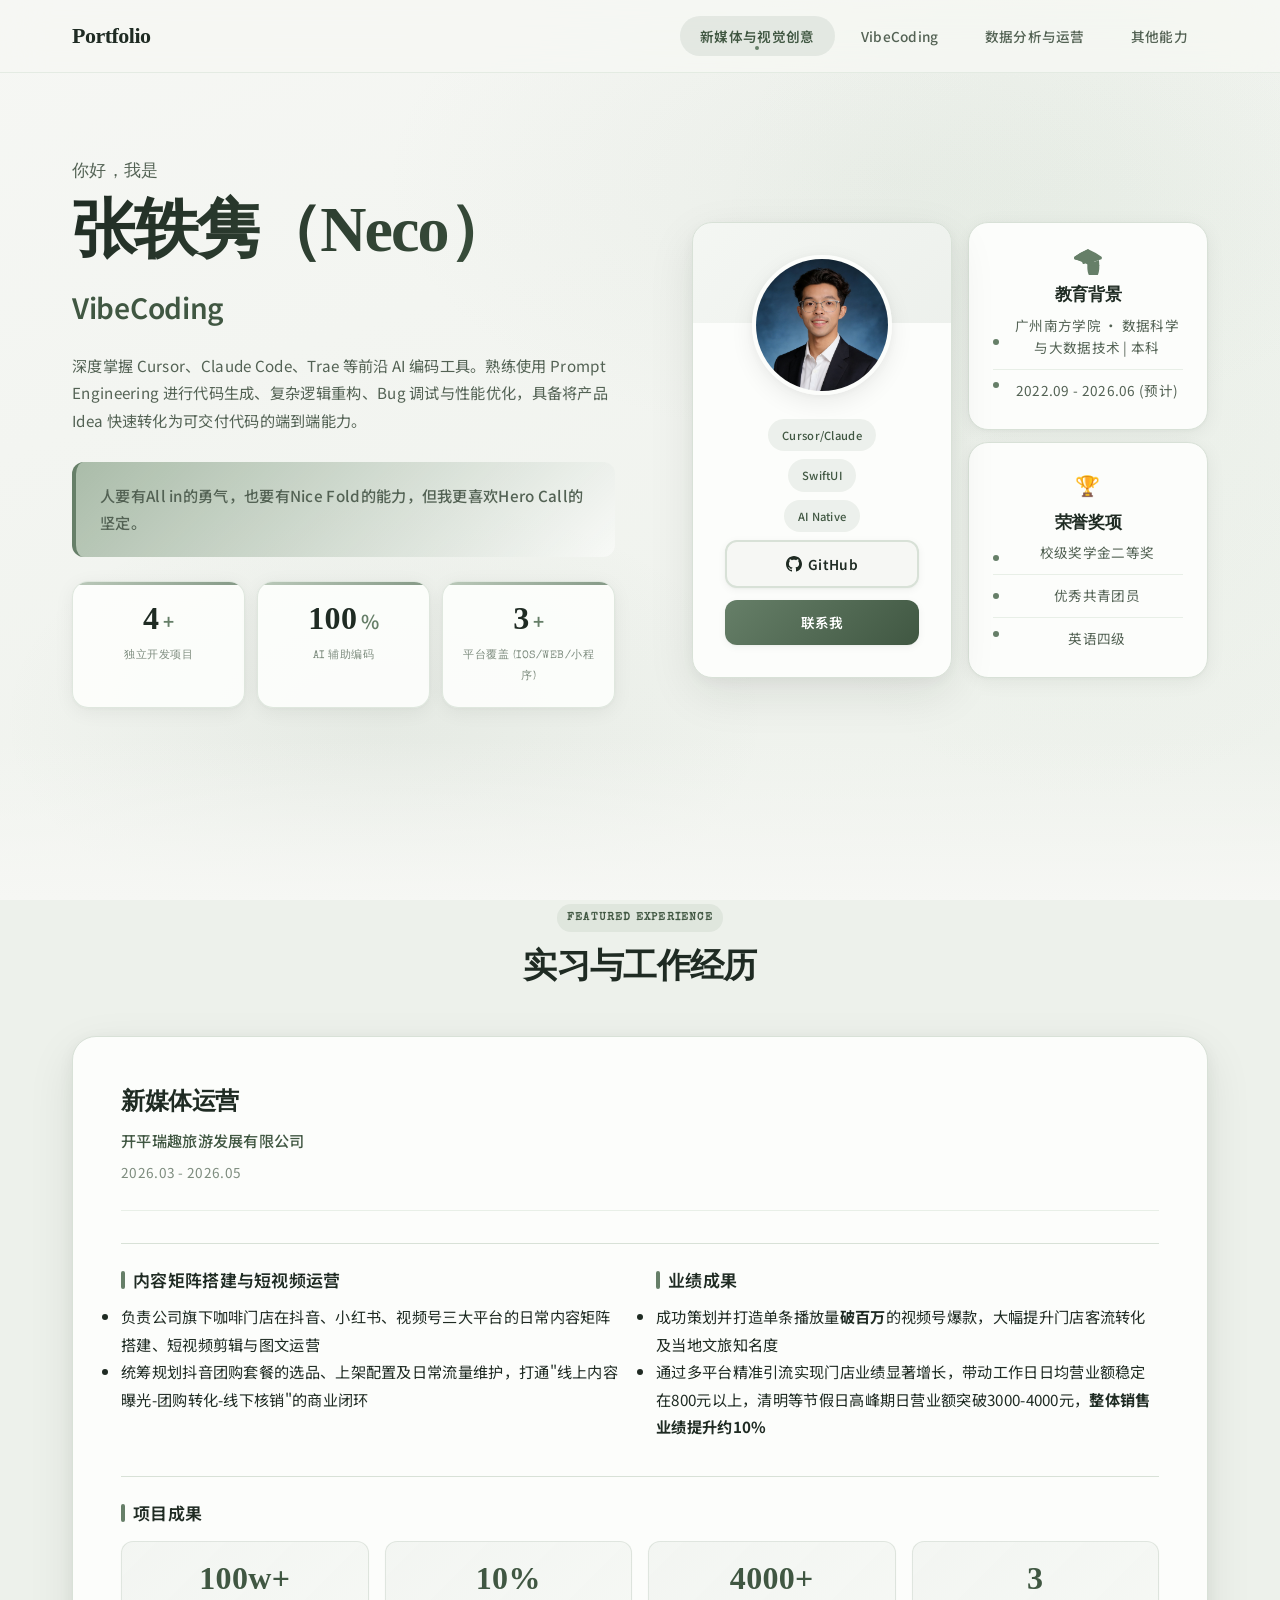
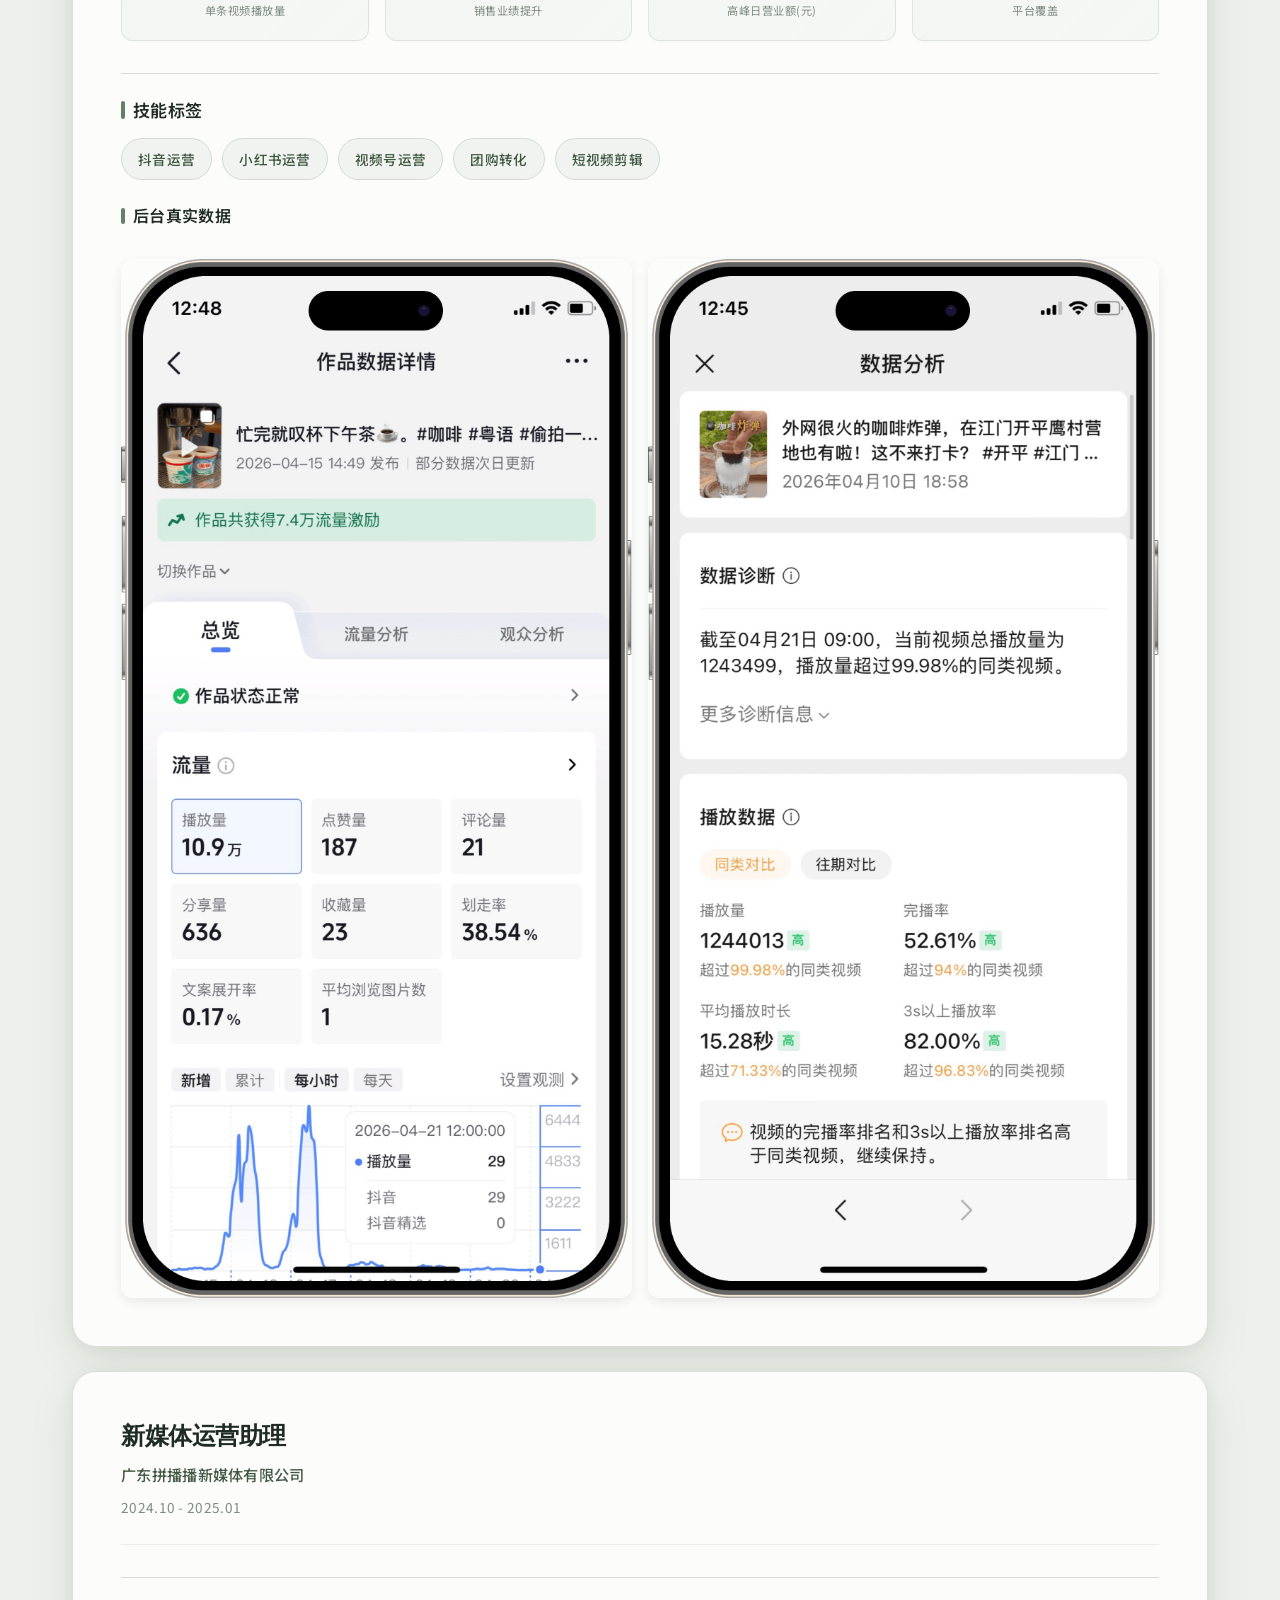
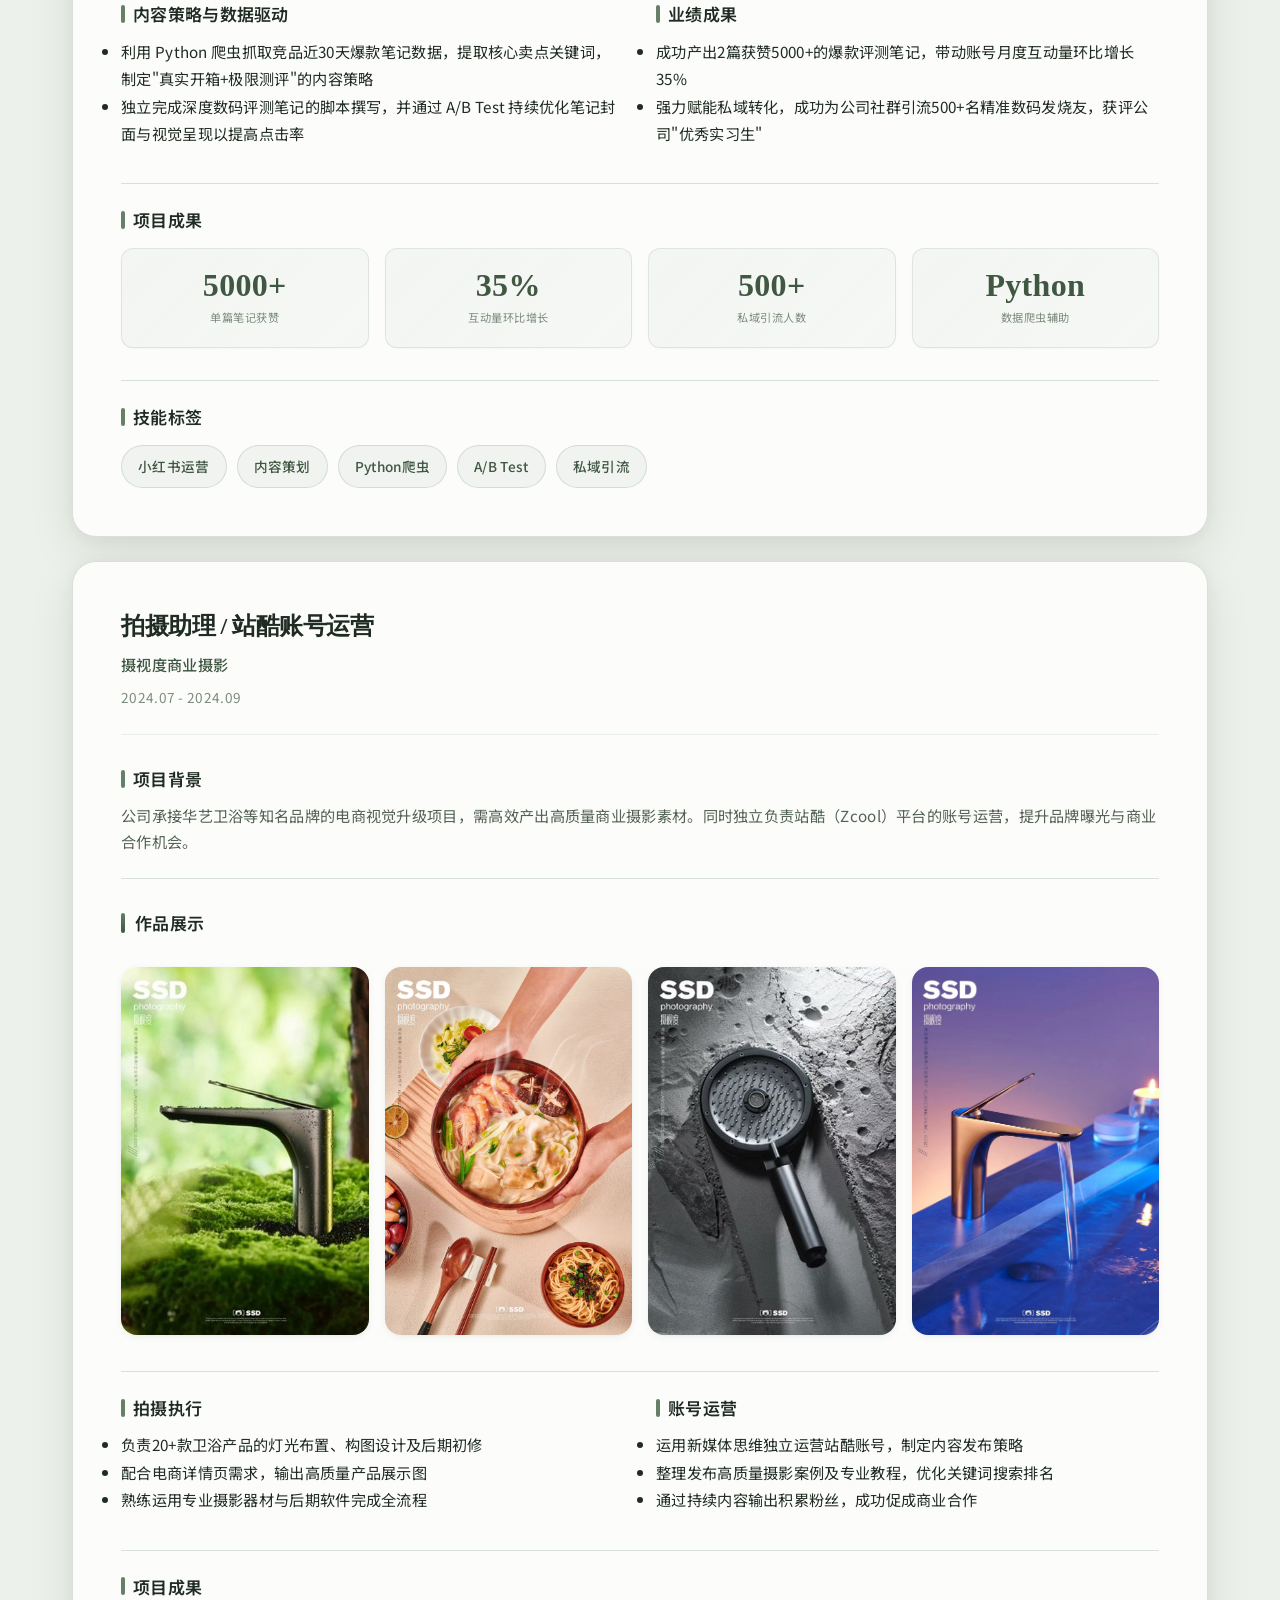
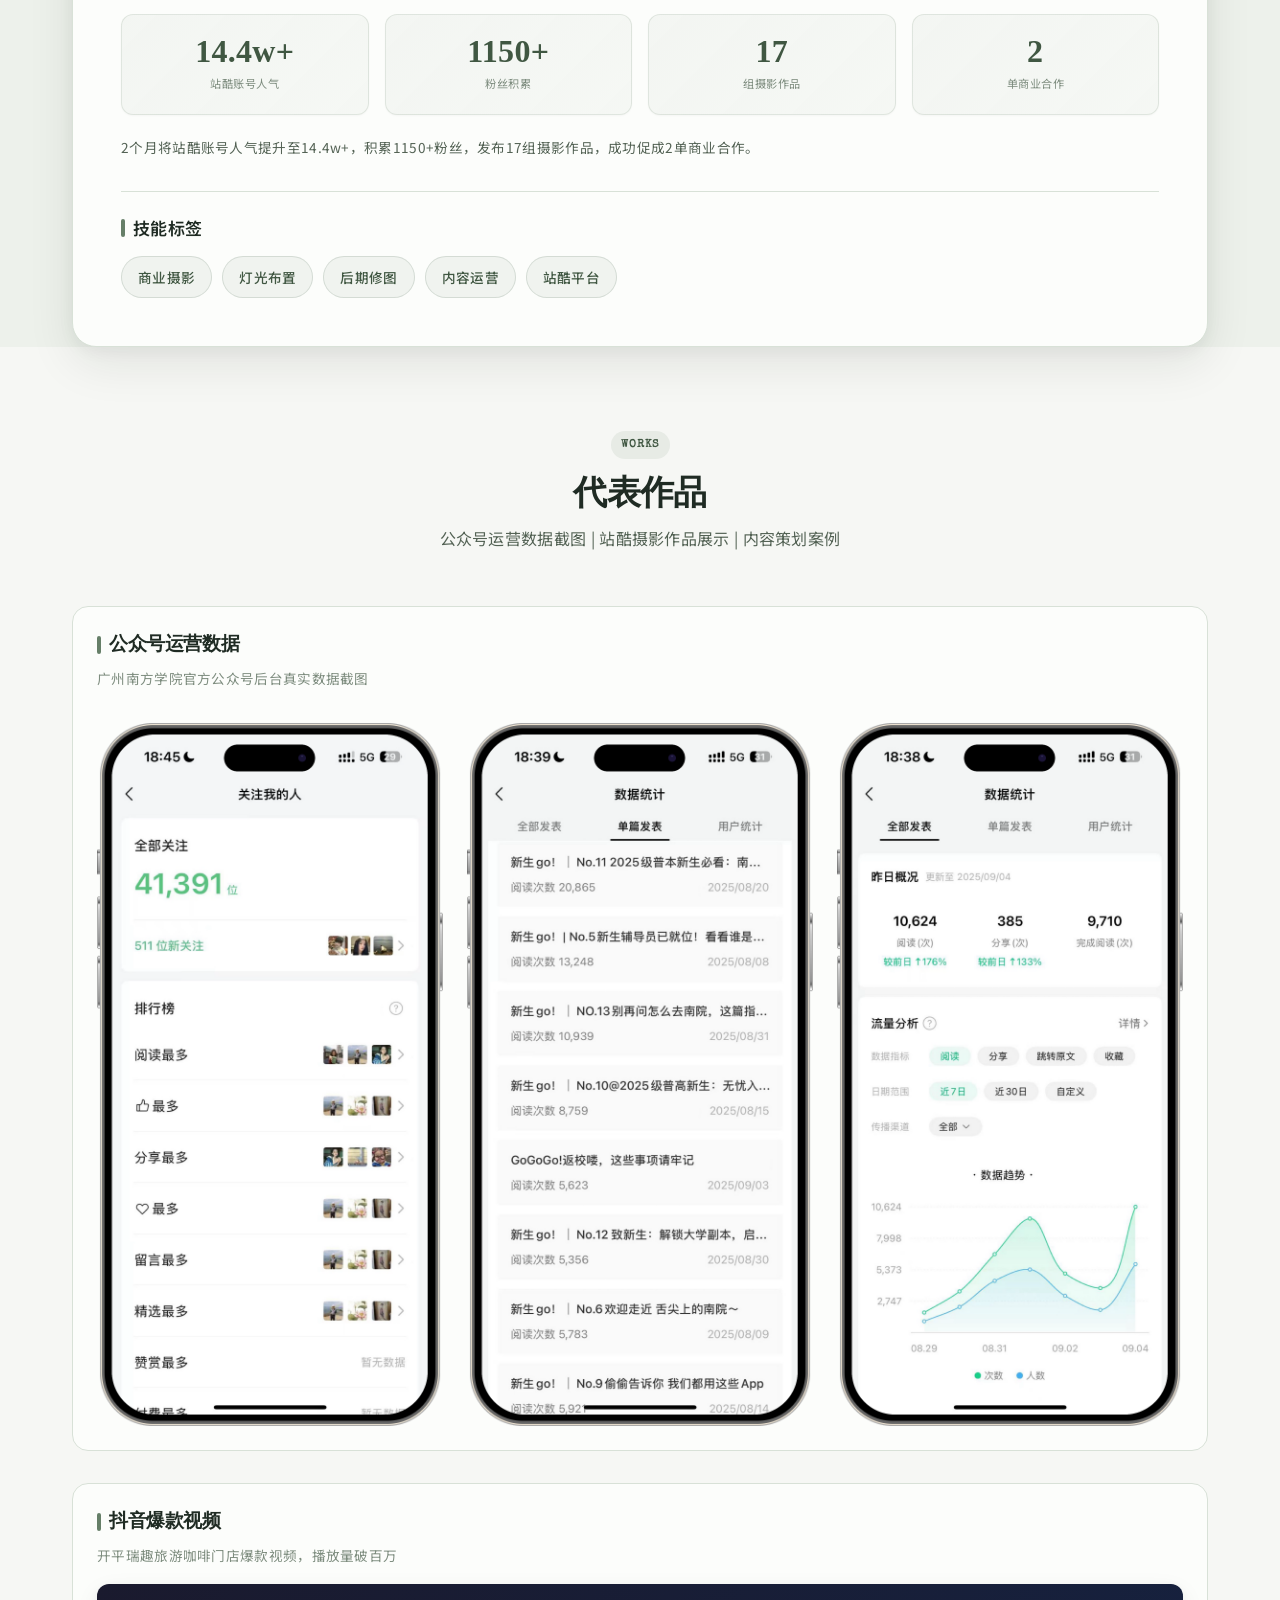
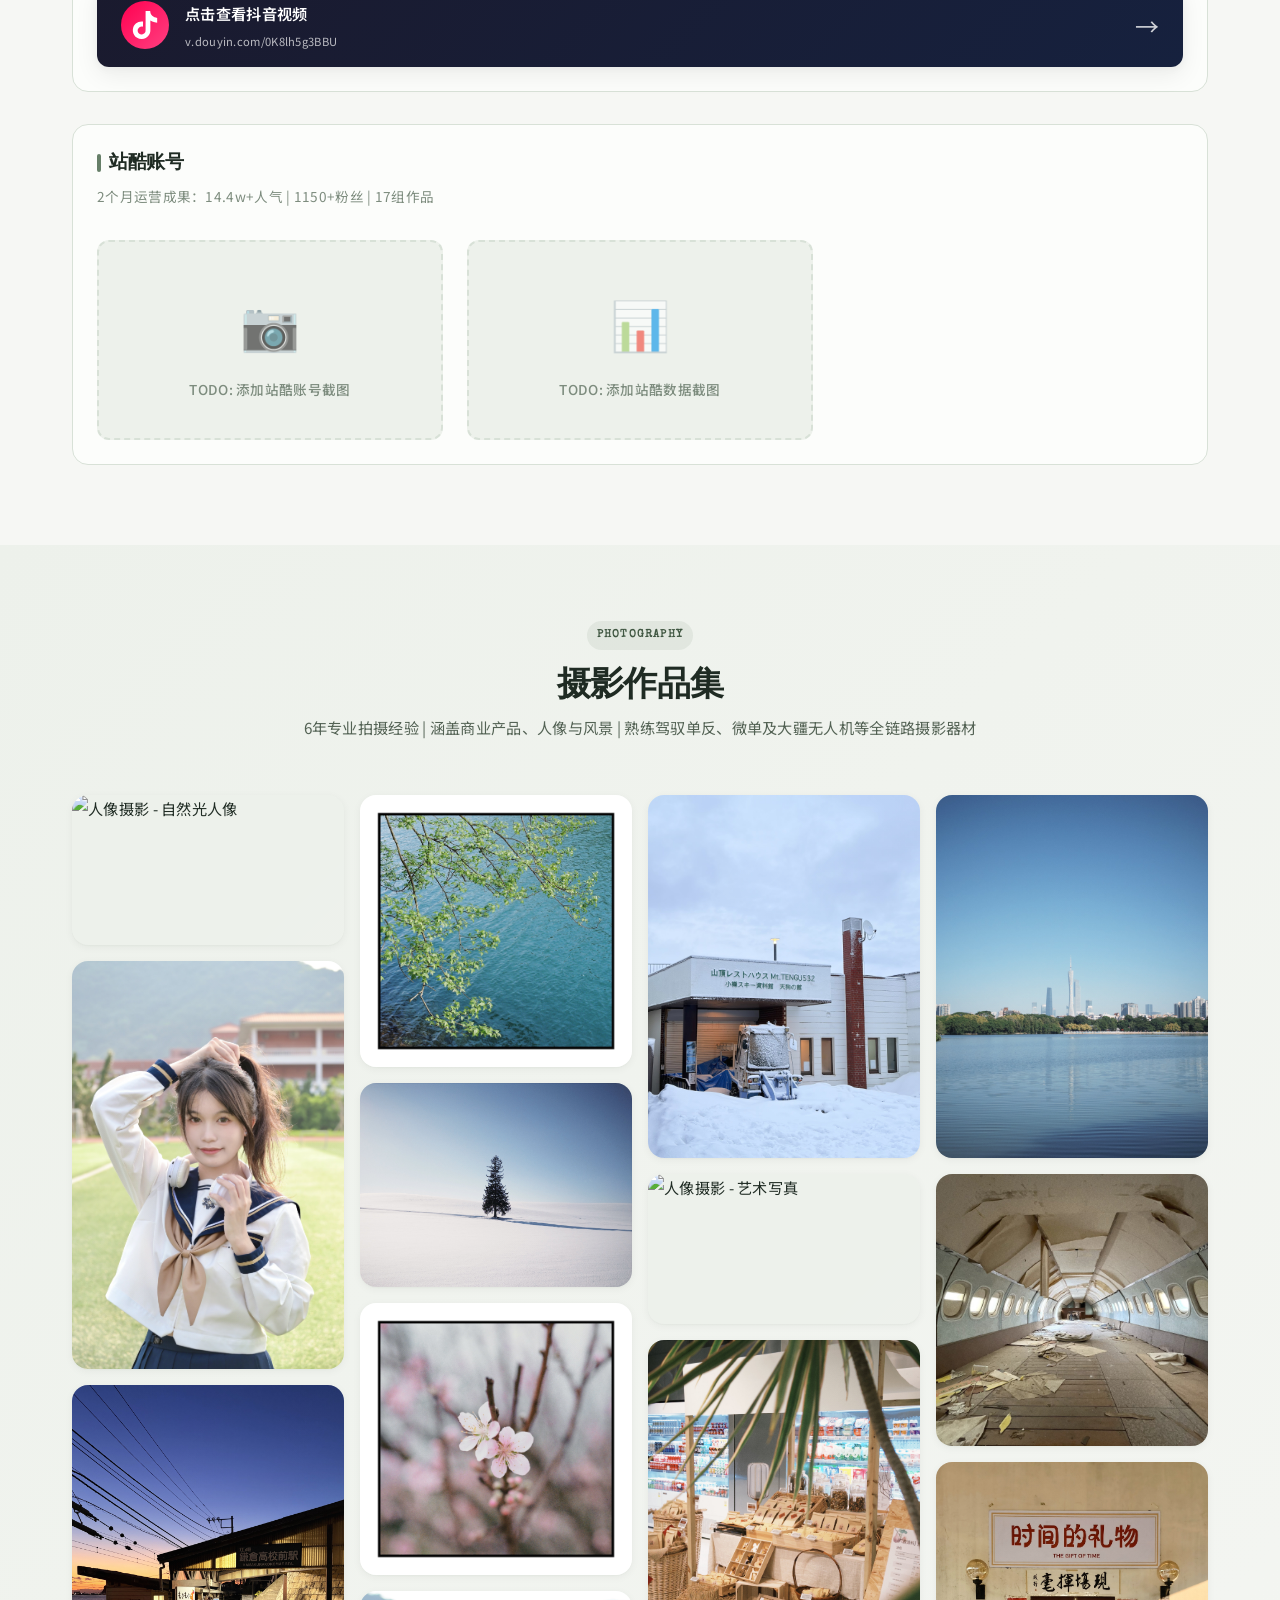
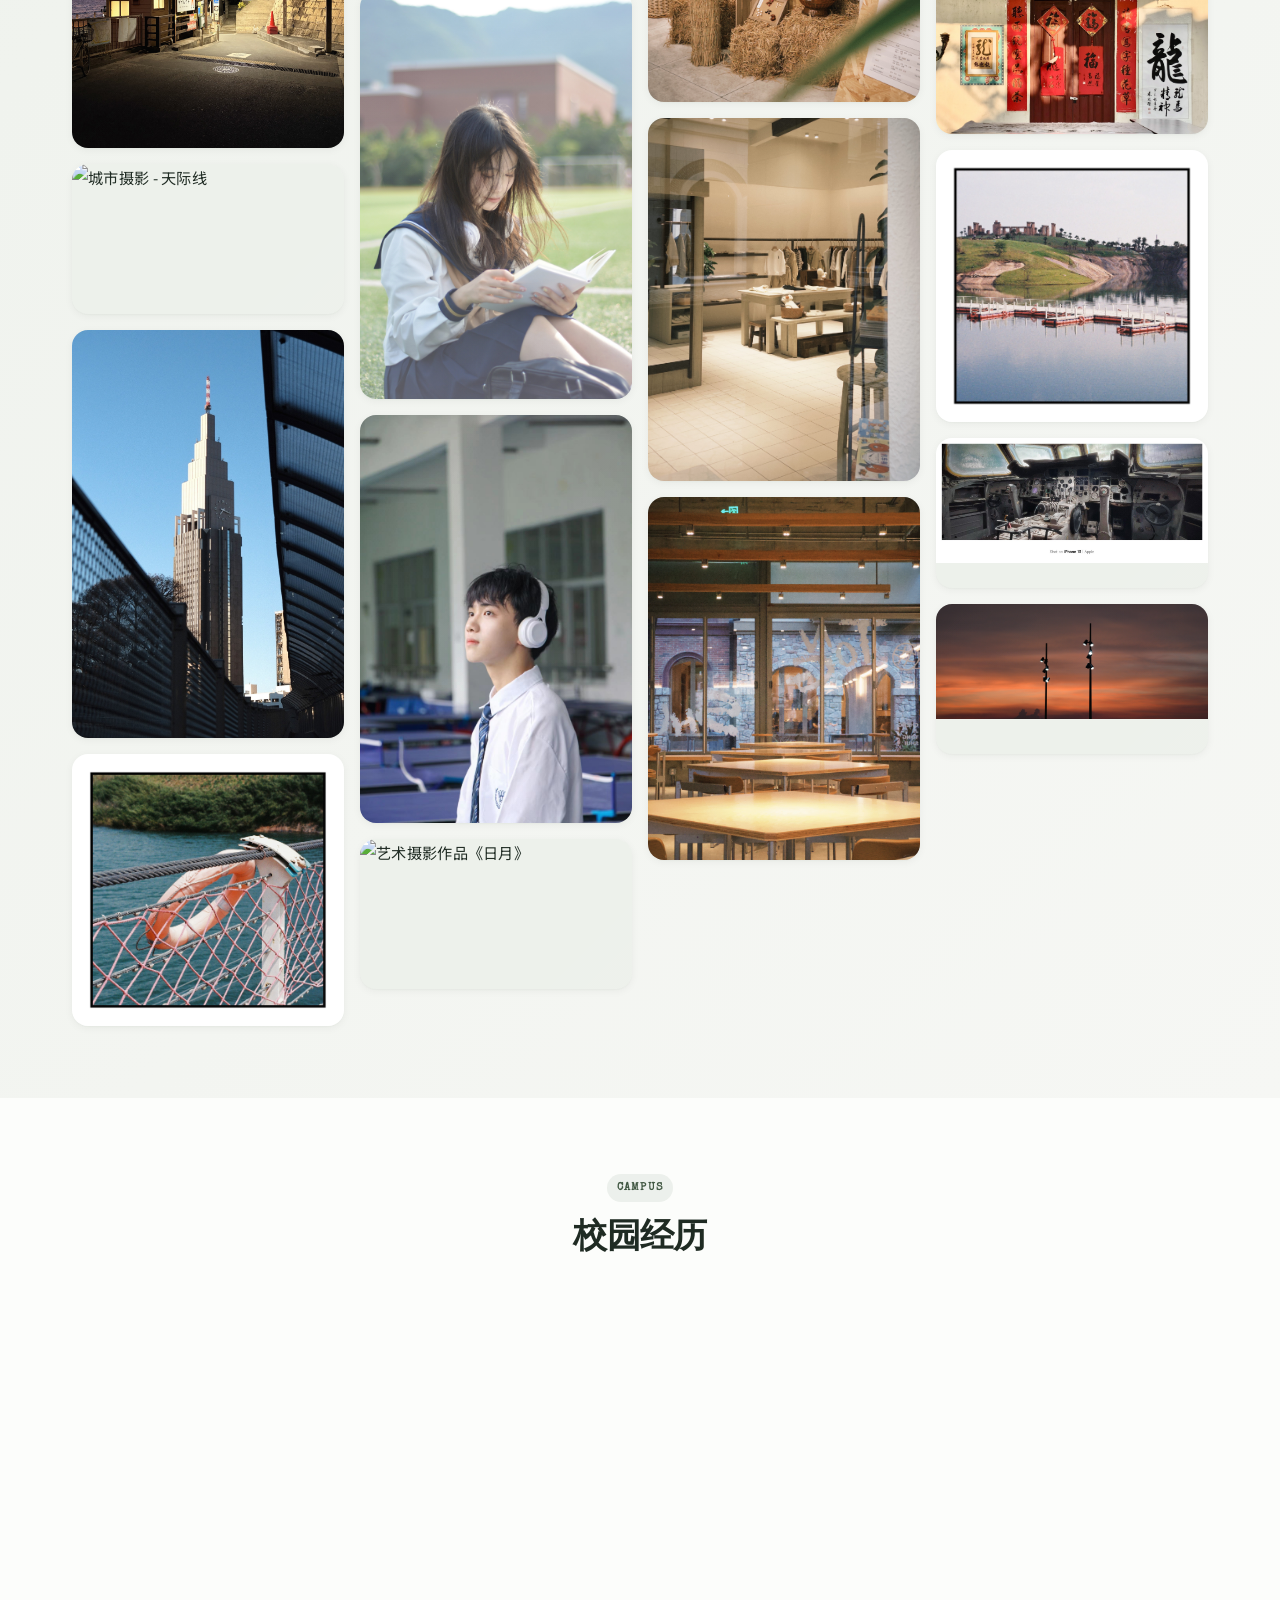
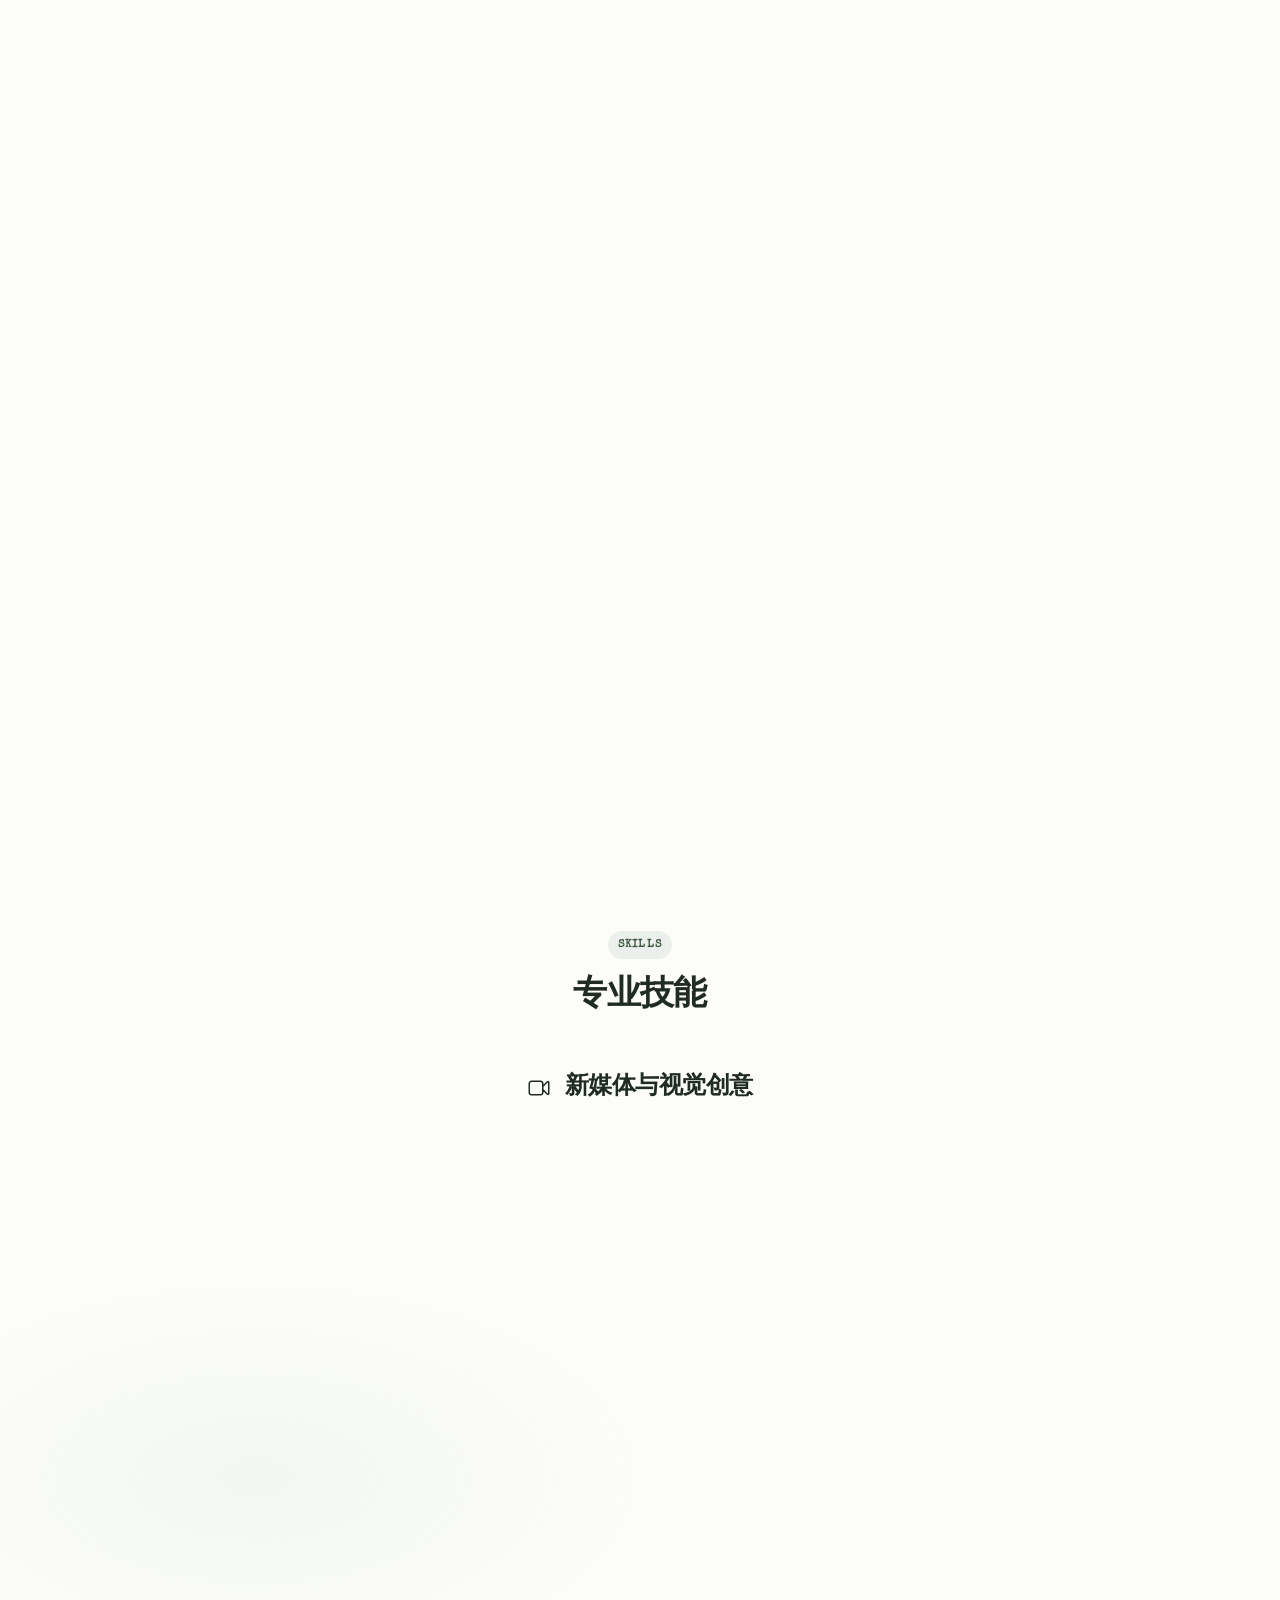
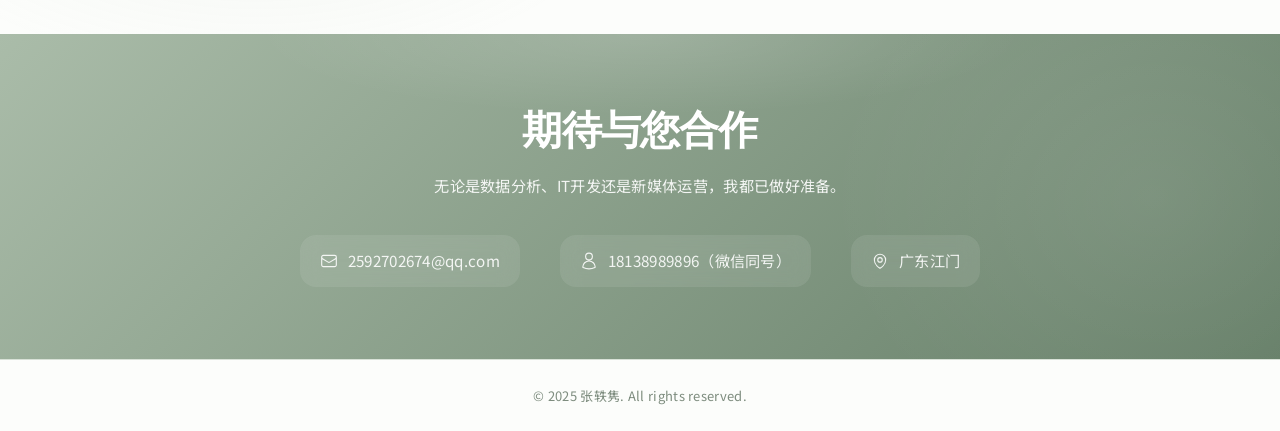
==== commit 15a10d55: "添加开平瑞趣旅游后台数据截图（抖音+视频号），pngquant压缩至662KB" ====
--- a/index.html
+++ b/index.html
@@ -678,6 +678,22 @@
                             <span class="tech-tag">短视频剪辑</span>
                         </div>
                     </div>
+
+                    <!-- 后台数据截图展示 -->
+                    <div class="data-showcase-section" style="margin-top: 24px;">
+                        <h4 style="font-size: 16px; font-weight: 600; color: var(--text-primary); margin-bottom: 16px; display: flex; align-items: center; gap: 8px;">
+                            <span style="width: 4px; height: 16px; background: var(--green-primary); border-radius: 2px;"></span>
+                            后台真实数据
+                        </h4>
+                        <div class="data-gallery" style="display: grid; grid-template-columns: repeat(auto-fit, minmax(280px, 1fr)); gap: 16px;">
+                            <div class="data-item" style="border-radius: 12px; overflow: hidden; box-shadow: 0 4px 12px rgba(0,0,0,0.08);">
+                                <img src="images/ruiqu_douyin_data.png" alt="抖音后台数据分析" loading="lazy" style="width: 100%; height: auto; display: block;">
+                            </div>
+                            <div class="data-item" style="border-radius: 12px; overflow: hidden; box-shadow: 0 4px 12px rgba(0,0,0,0.08);">
+                                <img src="images/ruiqu_video_data.png" alt="视频号作品数据详情" loading="lazy" style="width: 100%; height: auto; display: block;">
+                            </div>
+                        </div>
+                    </div>
                 </div>
             </div>
 
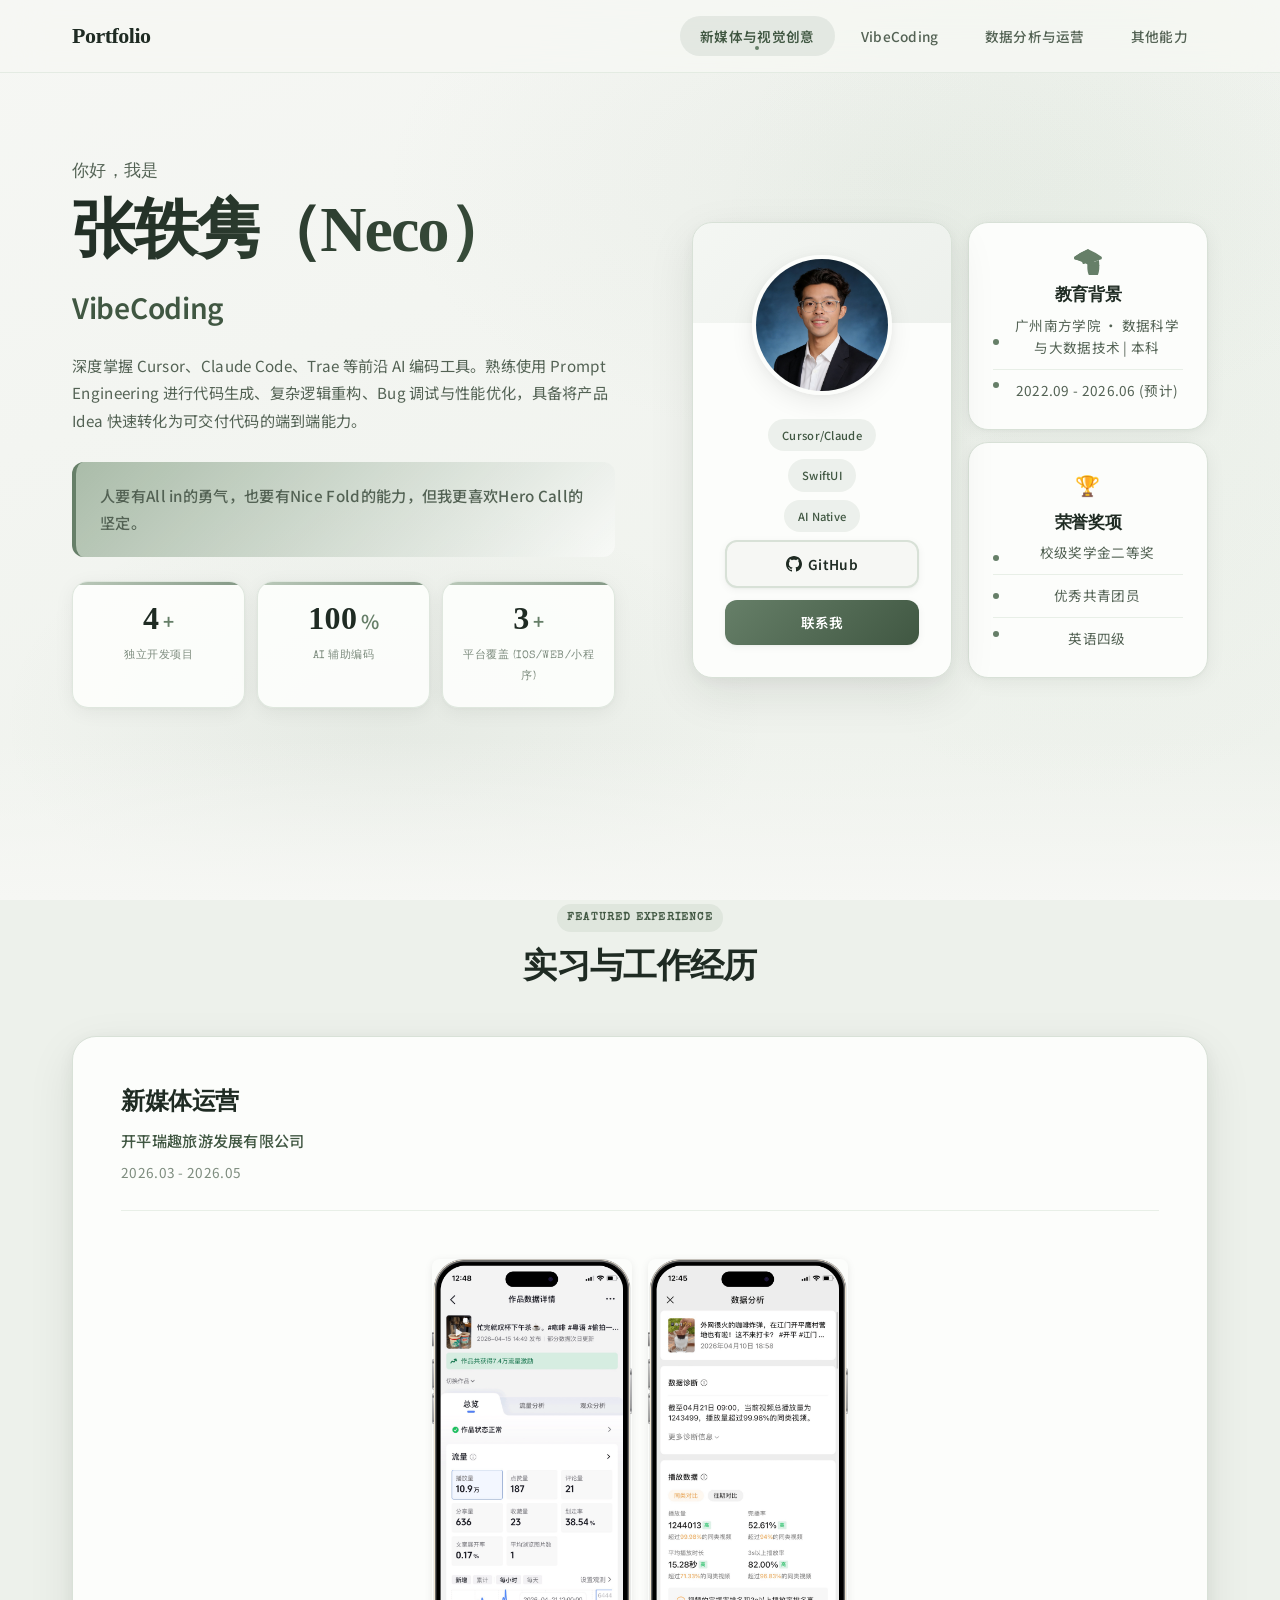
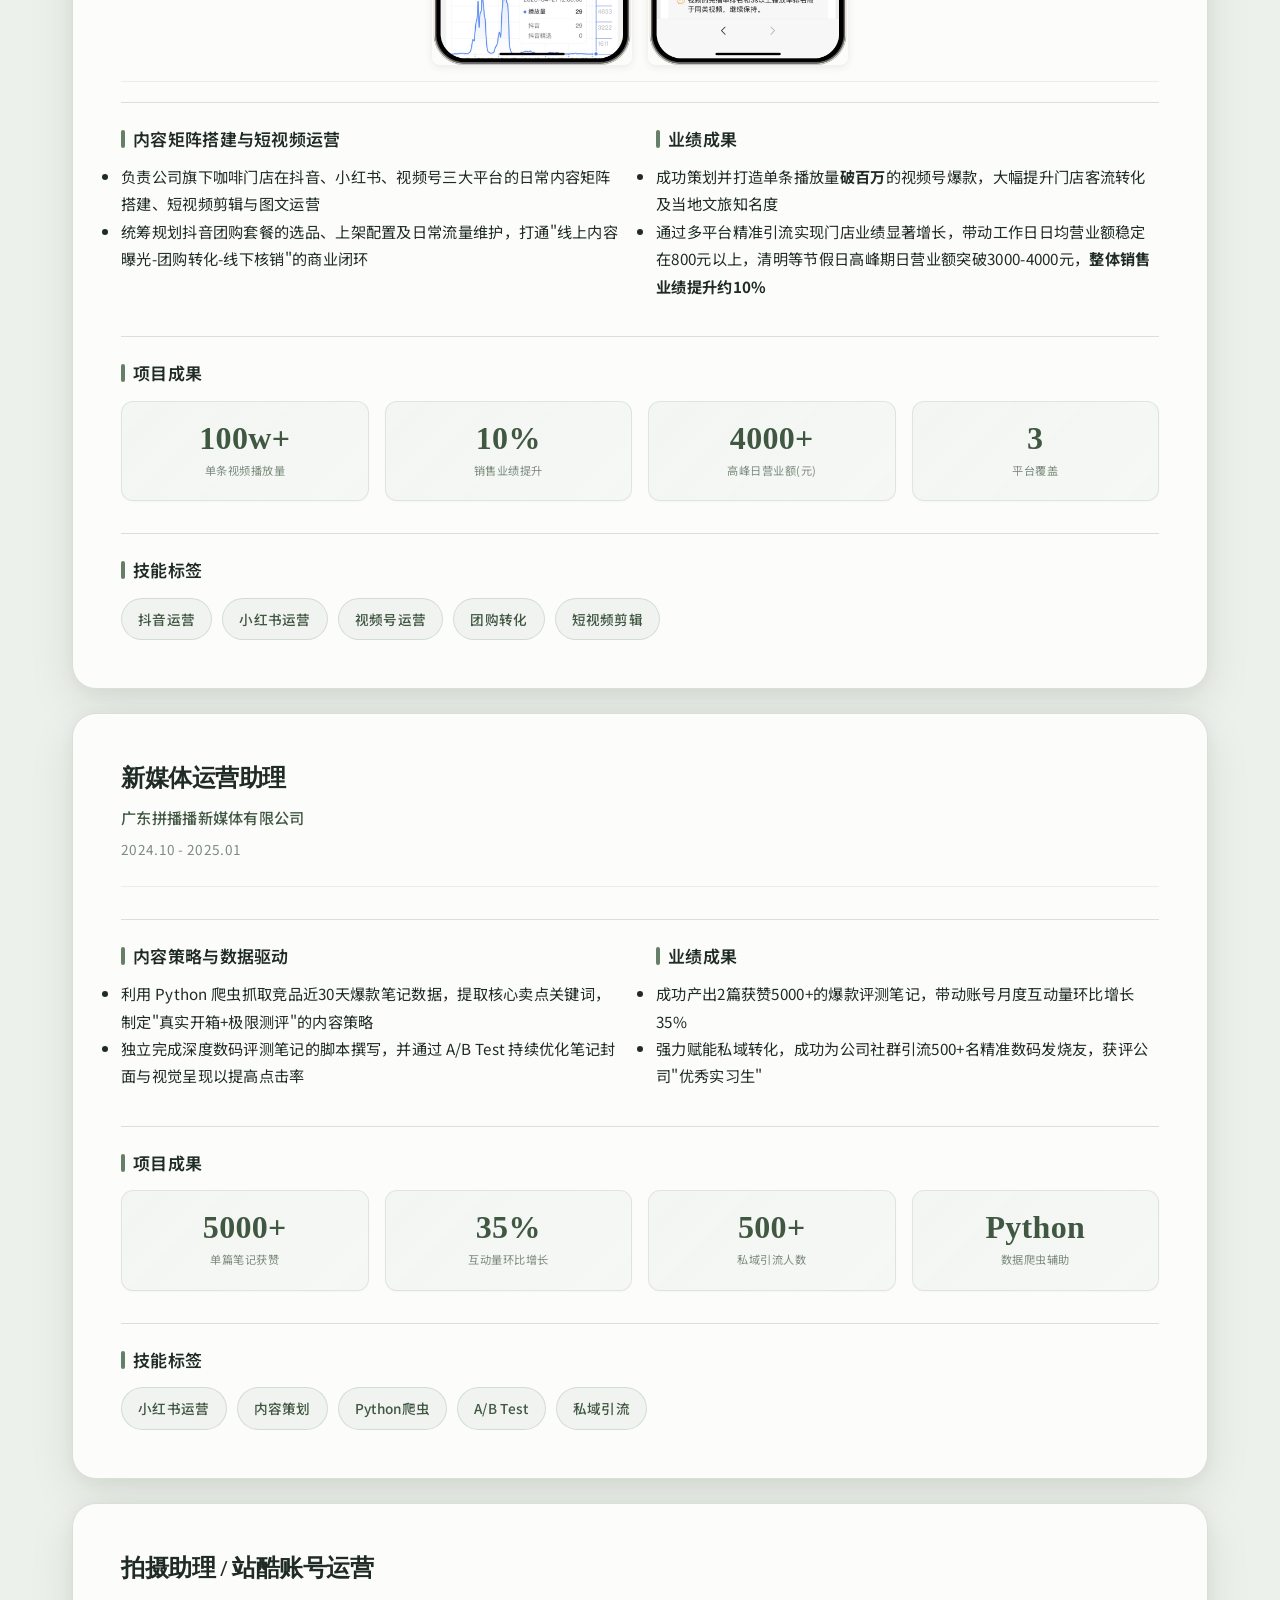
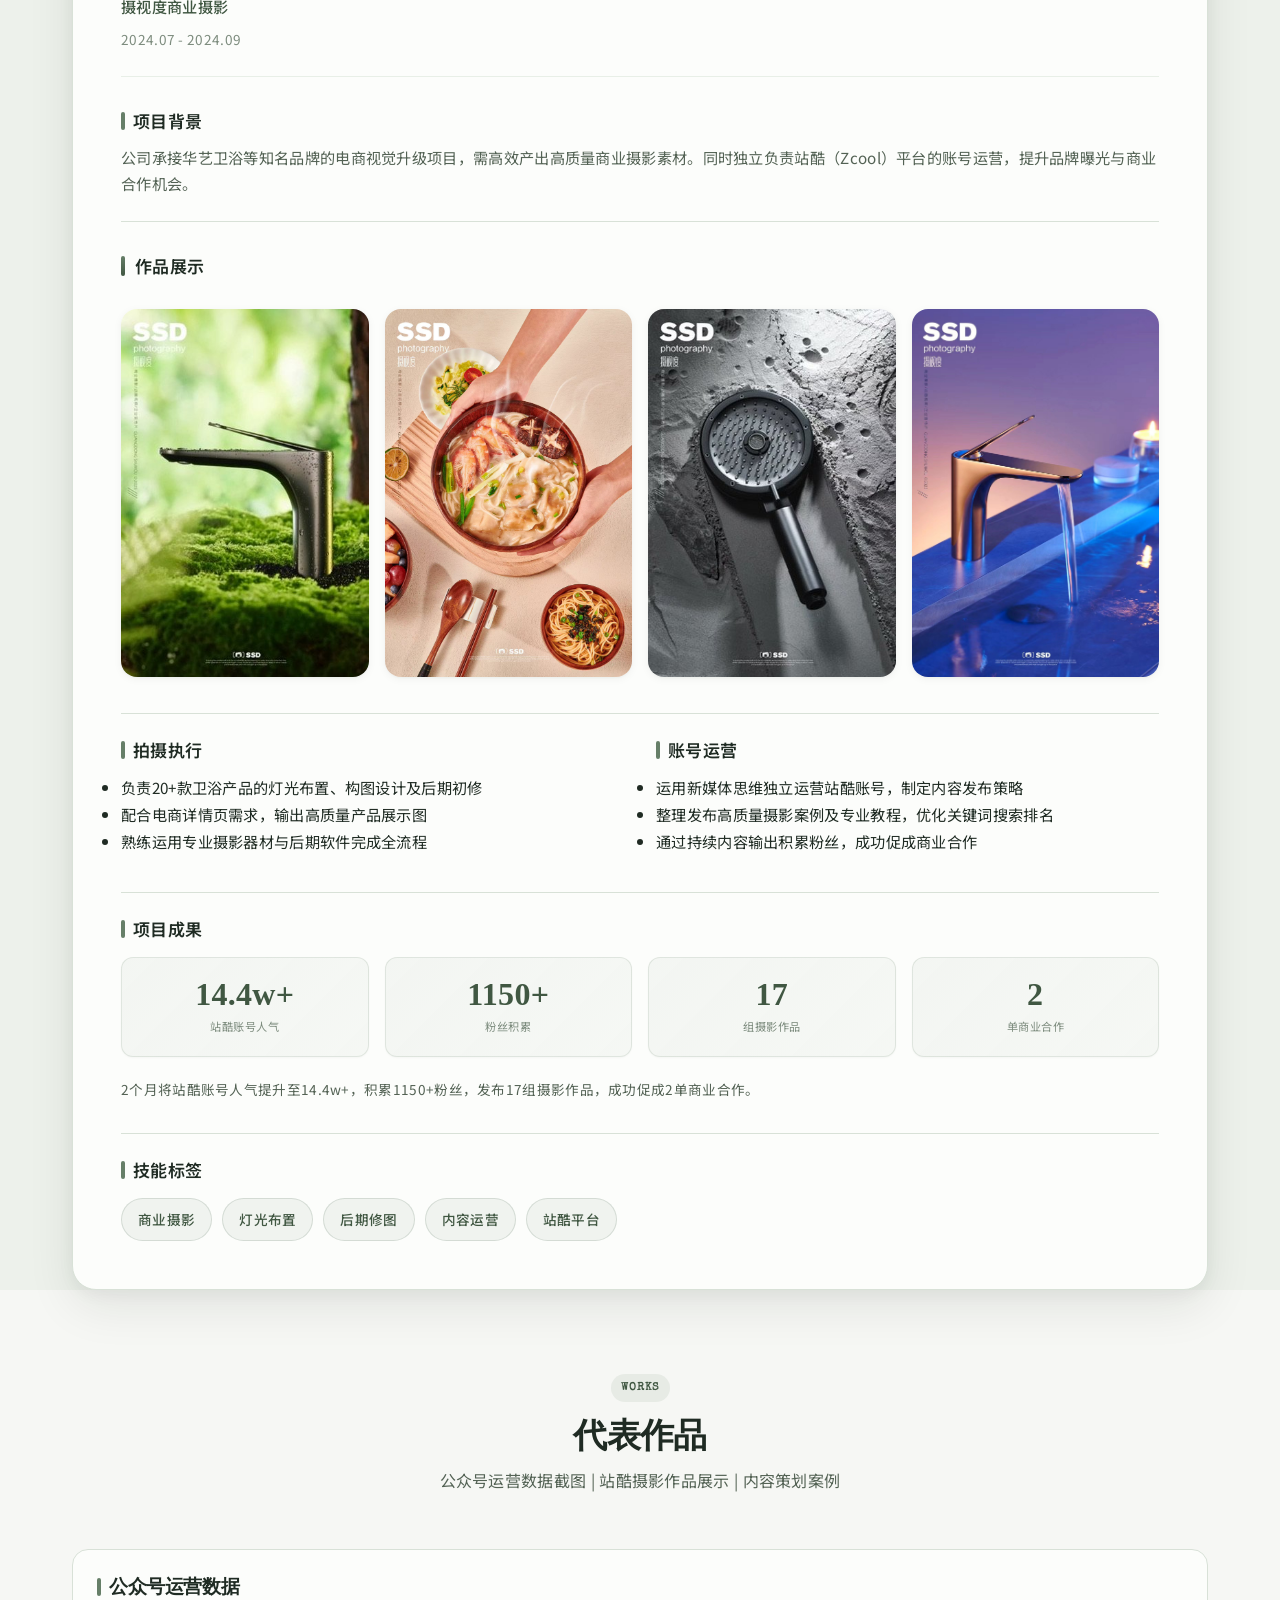
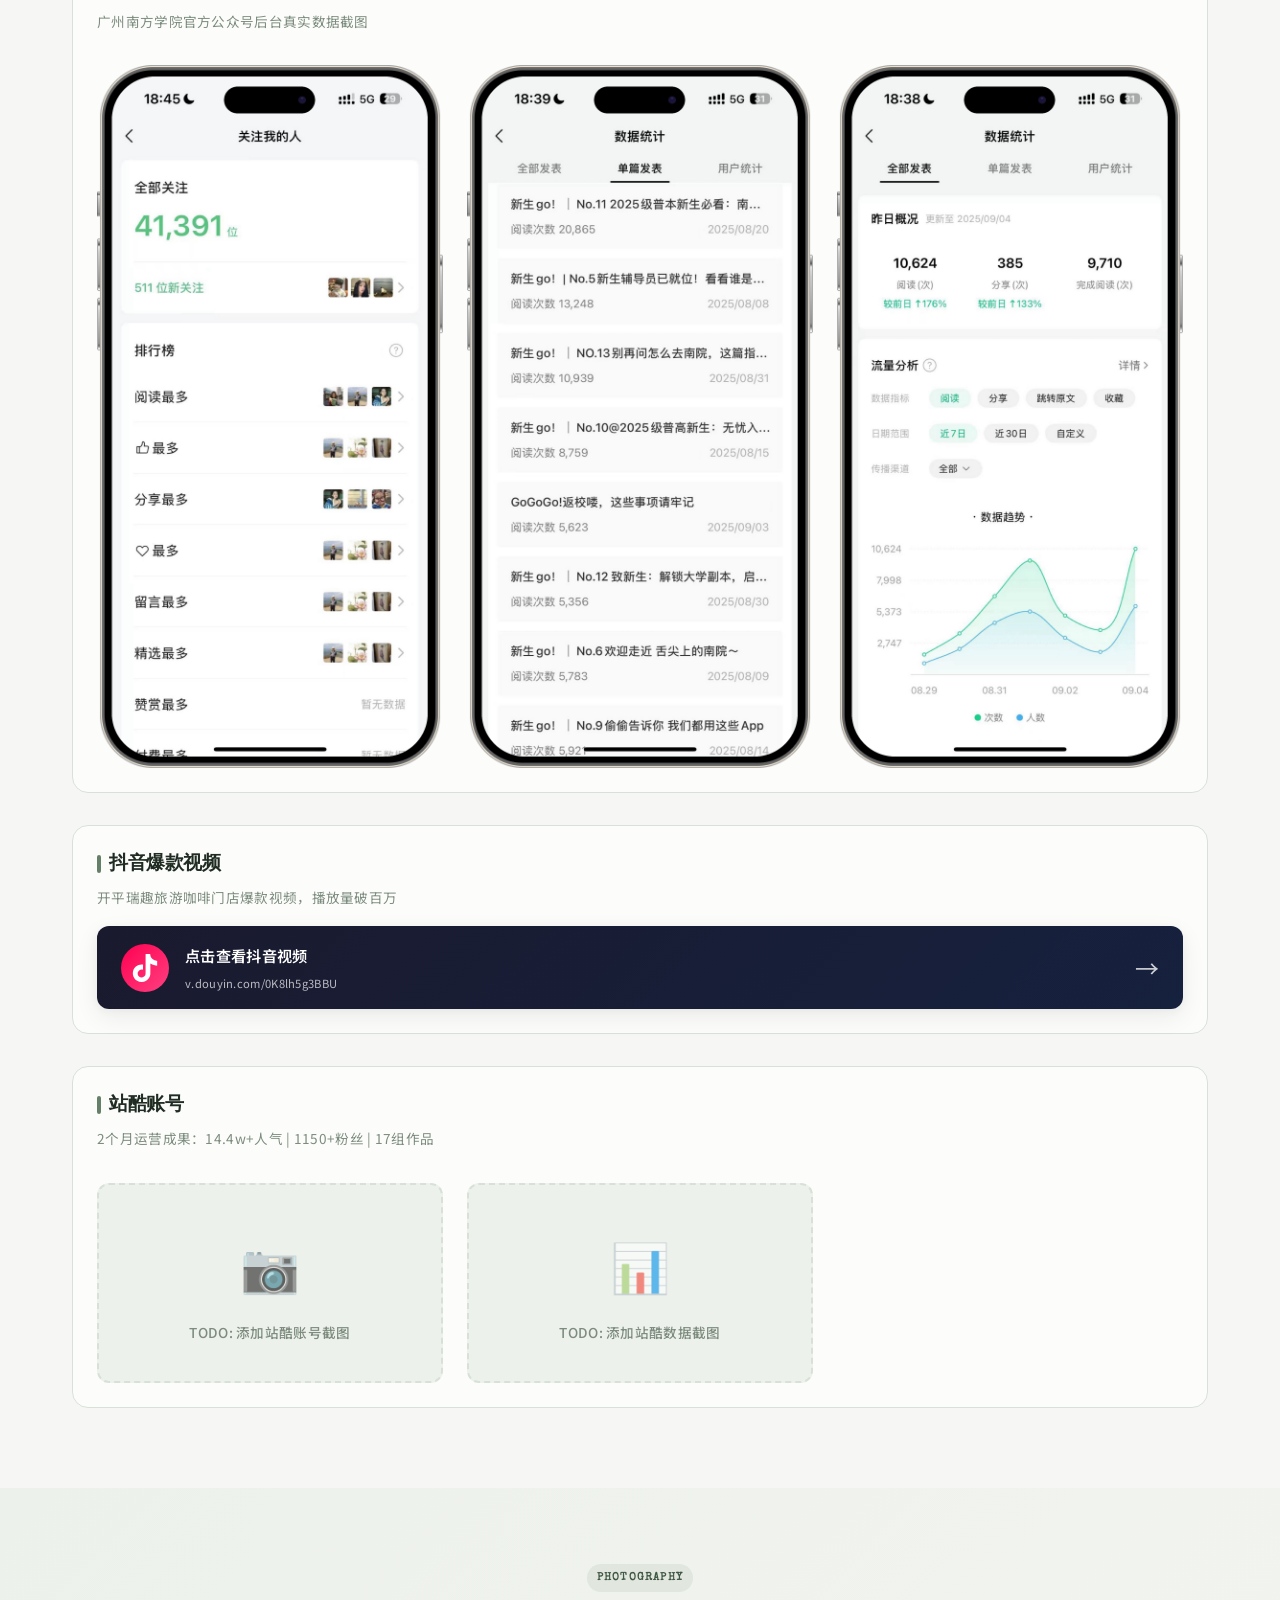
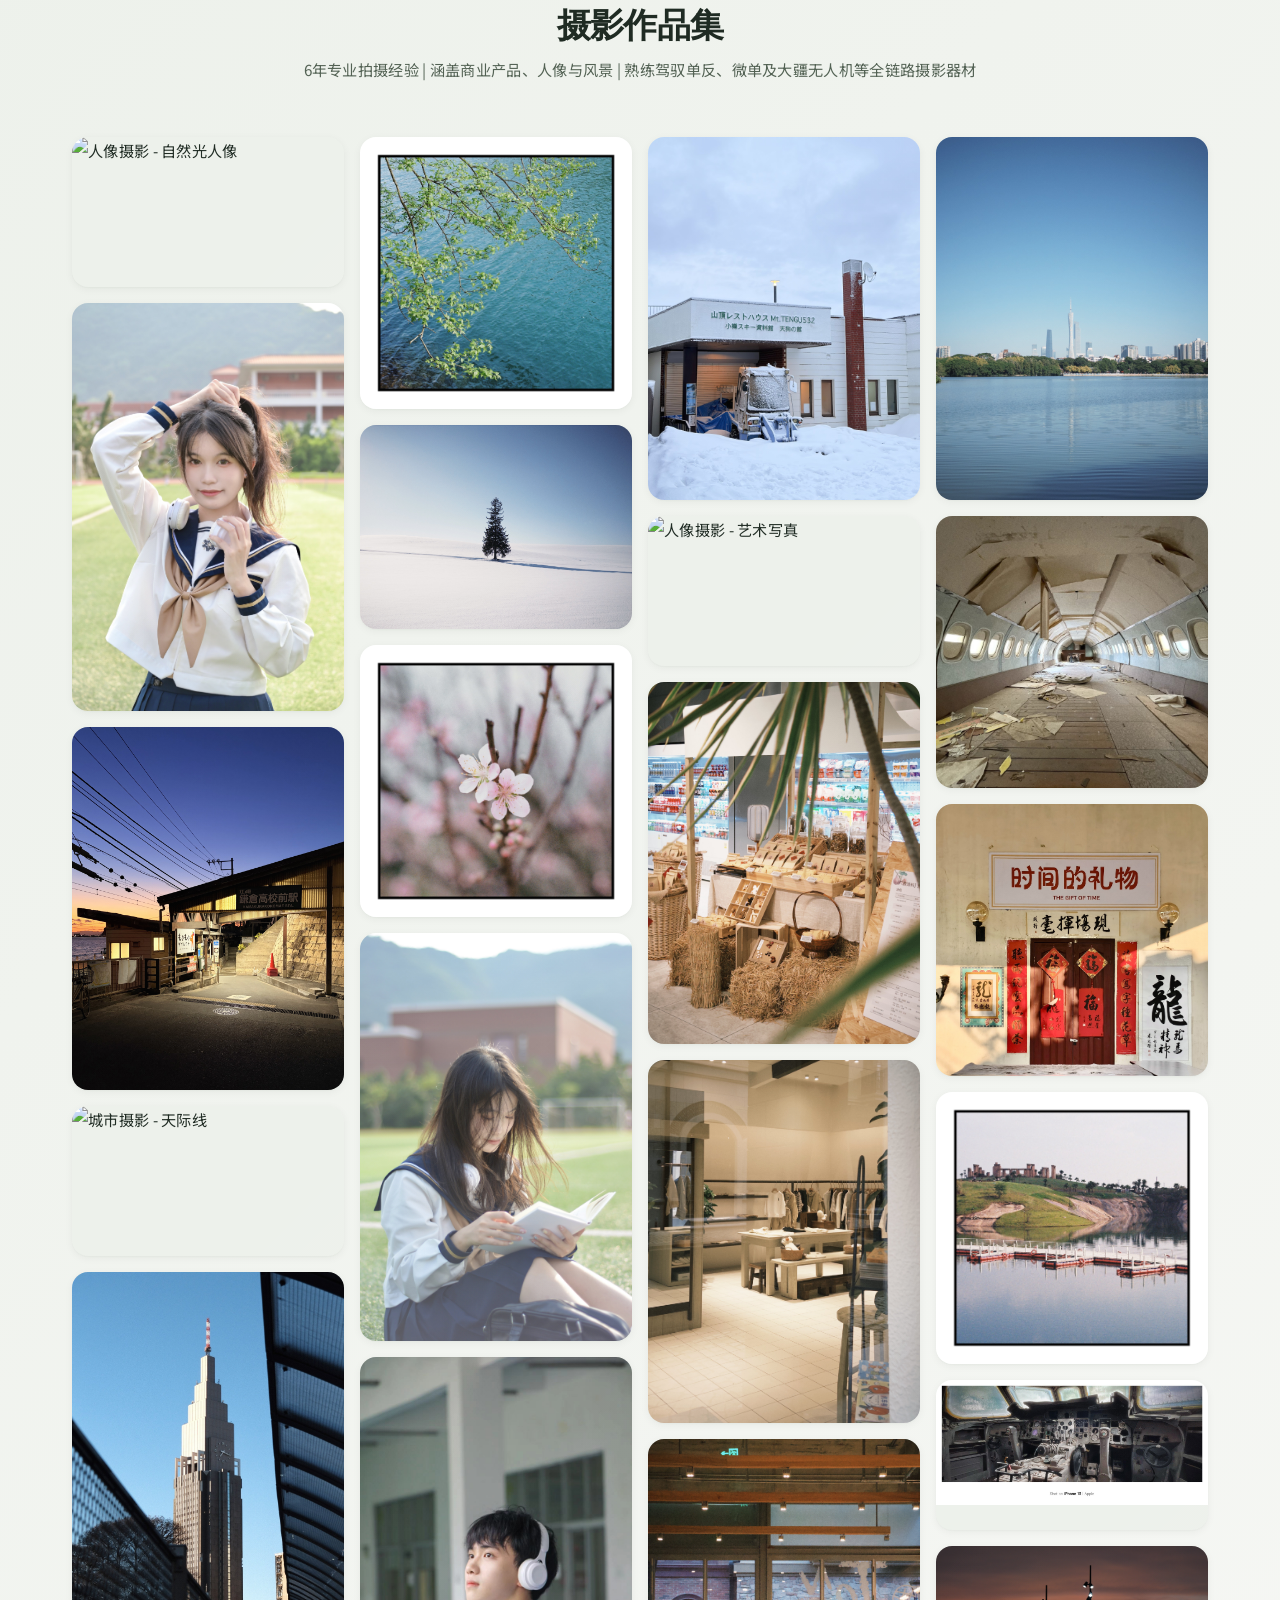
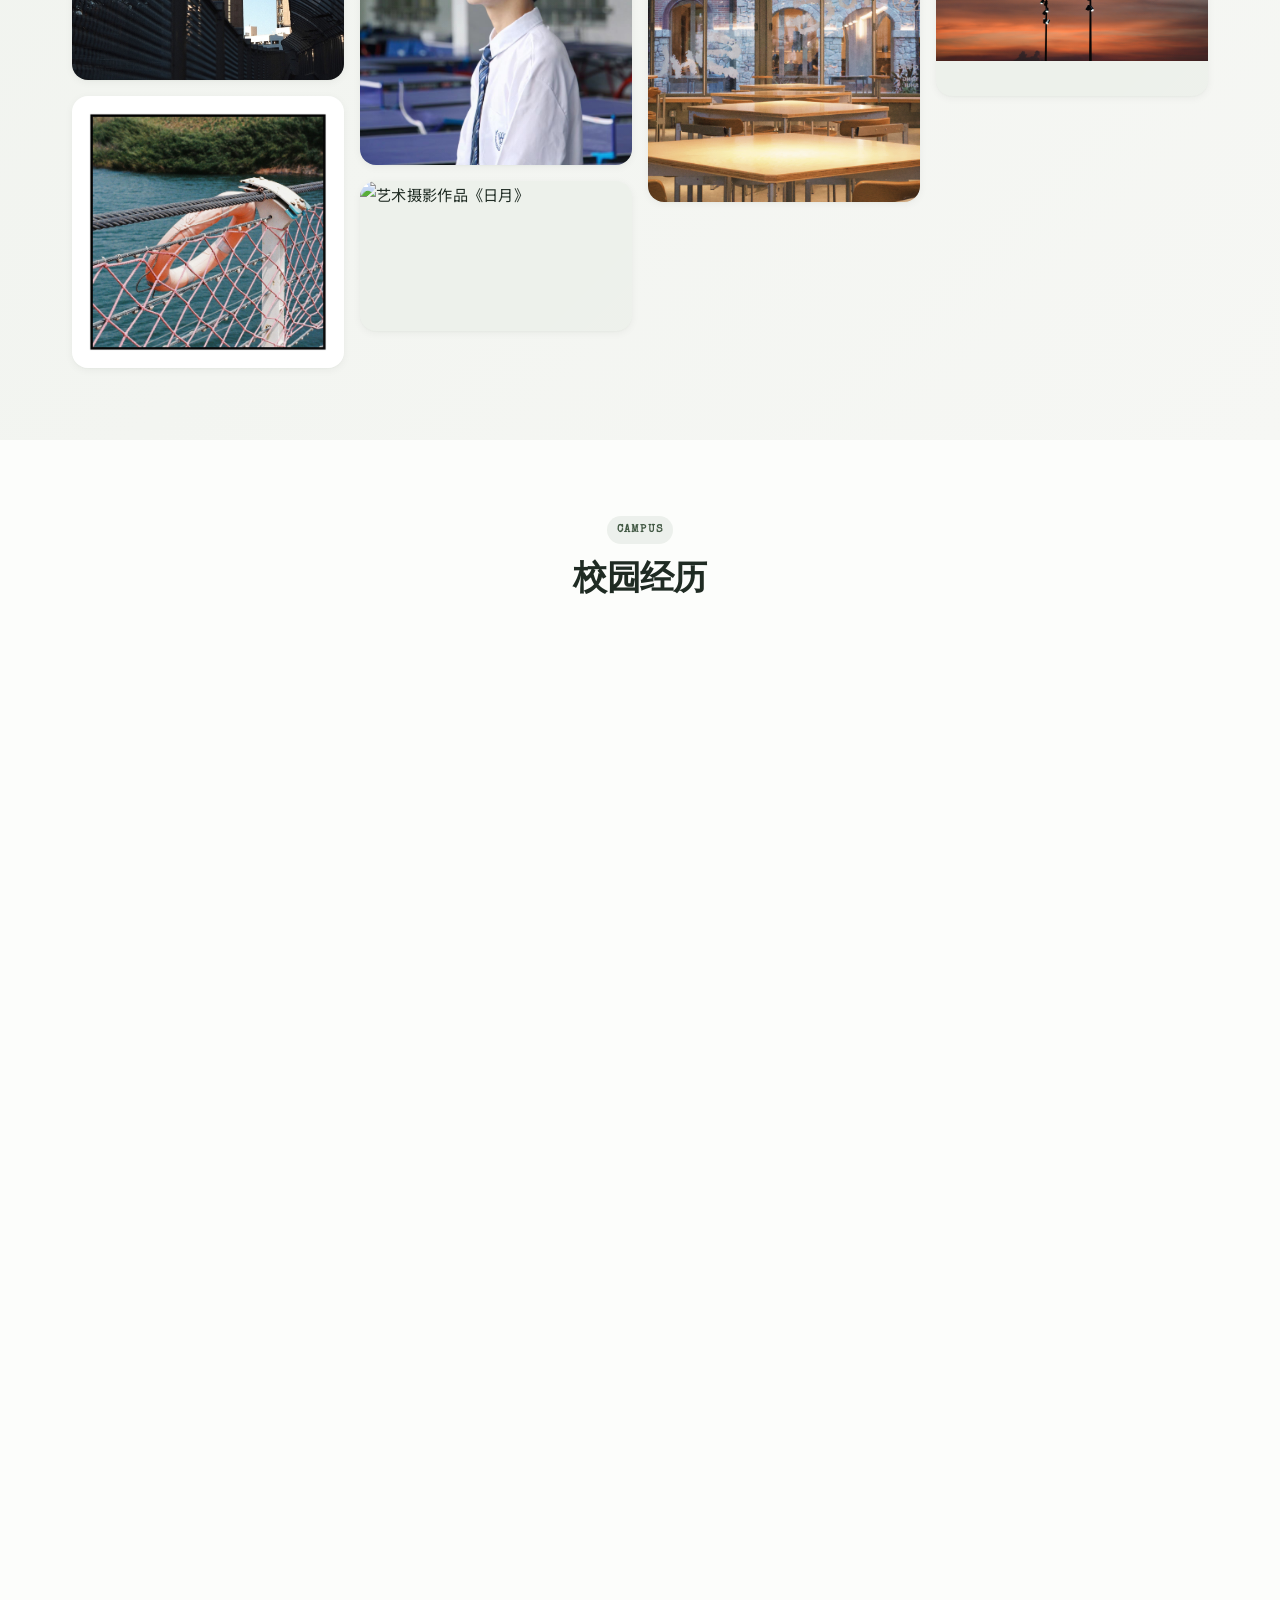
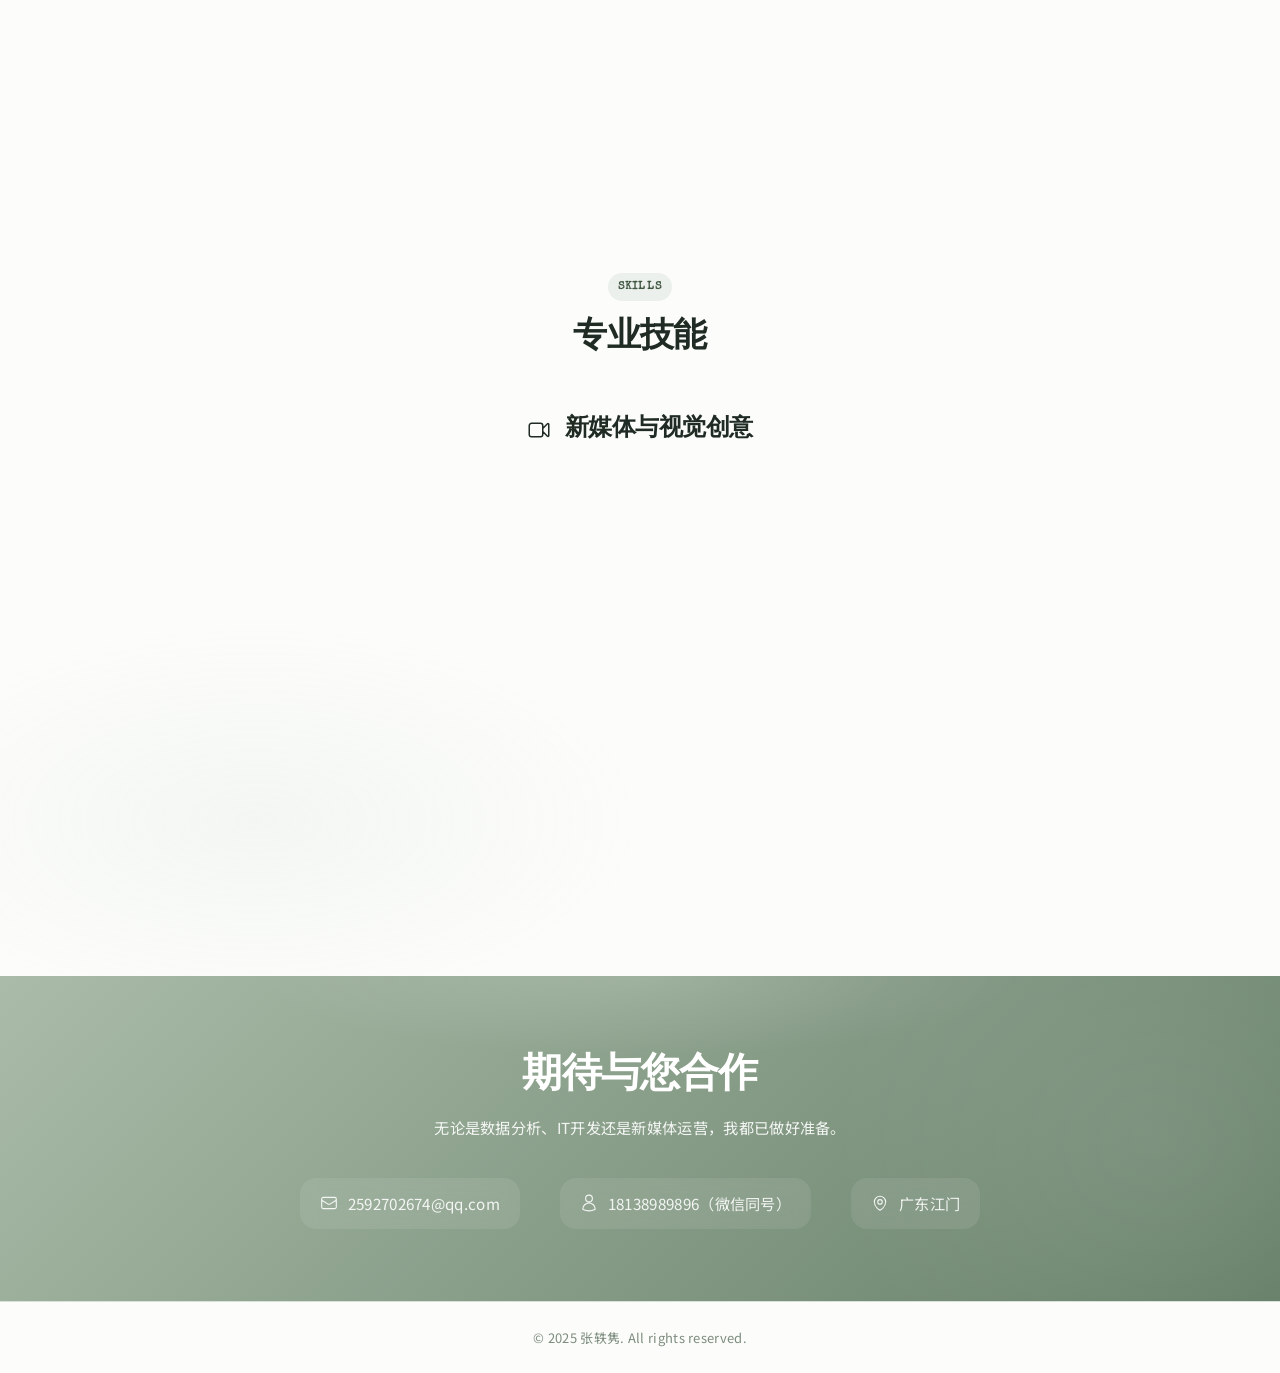
==== commit 33be33c5: "调整开平瑞趣旅游后台截图位置到标题横线之间，缩小50%，优化样式" ====
--- a/index.html
+++ b/index.html
@@ -640,6 +640,18 @@
                         <span class="featured-date">2026.03 - 2026.05</span>
                     </div>
 
+                    <!-- 后台数据截图展示 - 位于标题横线之间 -->
+                    <div class="data-showcase-compact">
+                        <div class="data-gallery-compact">
+                            <div class="data-item-compact">
+                                <img src="images/ruiqu_douyin_data.png" alt="抖音后台数据分析" loading="lazy">
+                            </div>
+                            <div class="data-item-compact">
+                                <img src="images/ruiqu_video_data.png" alt="视频号作品数据详情" loading="lazy">
+                            </div>
+                        </div>
+                    </div>
+
                     <div class="featured-details-grid">
                         <div class="featured-detail-section">
                             <h4>内容矩阵搭建与短视频运营</h4>
@@ -676,22 +688,6 @@
                             <span class="tech-tag">视频号运营</span>
                             <span class="tech-tag">团购转化</span>
                             <span class="tech-tag">短视频剪辑</span>
-                        </div>
-                    </div>
-
-                    <!-- 后台数据截图展示 -->
-                    <div class="data-showcase-section" style="margin-top: 24px;">
-                        <h4 style="font-size: 16px; font-weight: 600; color: var(--text-primary); margin-bottom: 16px; display: flex; align-items: center; gap: 8px;">
-                            <span style="width: 4px; height: 16px; background: var(--green-primary); border-radius: 2px;"></span>
-                            后台真实数据
-                        </h4>
-                        <div class="data-gallery" style="display: grid; grid-template-columns: repeat(auto-fit, minmax(280px, 1fr)); gap: 16px;">
-                            <div class="data-item" style="border-radius: 12px; overflow: hidden; box-shadow: 0 4px 12px rgba(0,0,0,0.08);">
-                                <img src="images/ruiqu_douyin_data.png" alt="抖音后台数据分析" loading="lazy" style="width: 100%; height: auto; display: block;">
-                            </div>
-                            <div class="data-item" style="border-radius: 12px; overflow: hidden; box-shadow: 0 4px 12px rgba(0,0,0,0.08);">
-                                <img src="images/ruiqu_video_data.png" alt="视频号作品数据详情" loading="lazy" style="width: 100%; height: auto; display: block;">
-                            </div>
                         </div>
                     </div>
                 </div>
--- a/css/style.css
+++ b/css/style.css
@@ -4903,6 +4903,45 @@
     margin-top: var(--space-md);
 }
 
+/* 开平瑞趣旅游后台数据截图 - 紧凑型展示 */
+.data-showcase-compact {
+    margin: 20px 0;
+    padding: 16px 0;
+    border-bottom: 1px solid var(--border-light);
+}
+
+.data-gallery-compact {
+    display: flex;
+    gap: 16px;
+    justify-content: center;
+}
+
+.data-item-compact {
+    flex: 0 0 auto;
+    width: 35%;
+    max-width: 200px;
+}
+
+.data-item-compact img {
+    width: 100%;
+    height: auto;
+    display: block;
+    border-radius: 8px;
+    box-shadow: 0 2px 8px rgba(0, 0, 0, 0.08);
+}
+
+@media (max-width: 768px) {
+    .data-gallery-compact {
+        flex-direction: column;
+        align-items: center;
+    }
+    
+    .data-item-compact {
+        width: 60%;
+        max-width: 250px;
+    }
+}
+
 .douyin-card {
     display: flex;
     align-items: center;
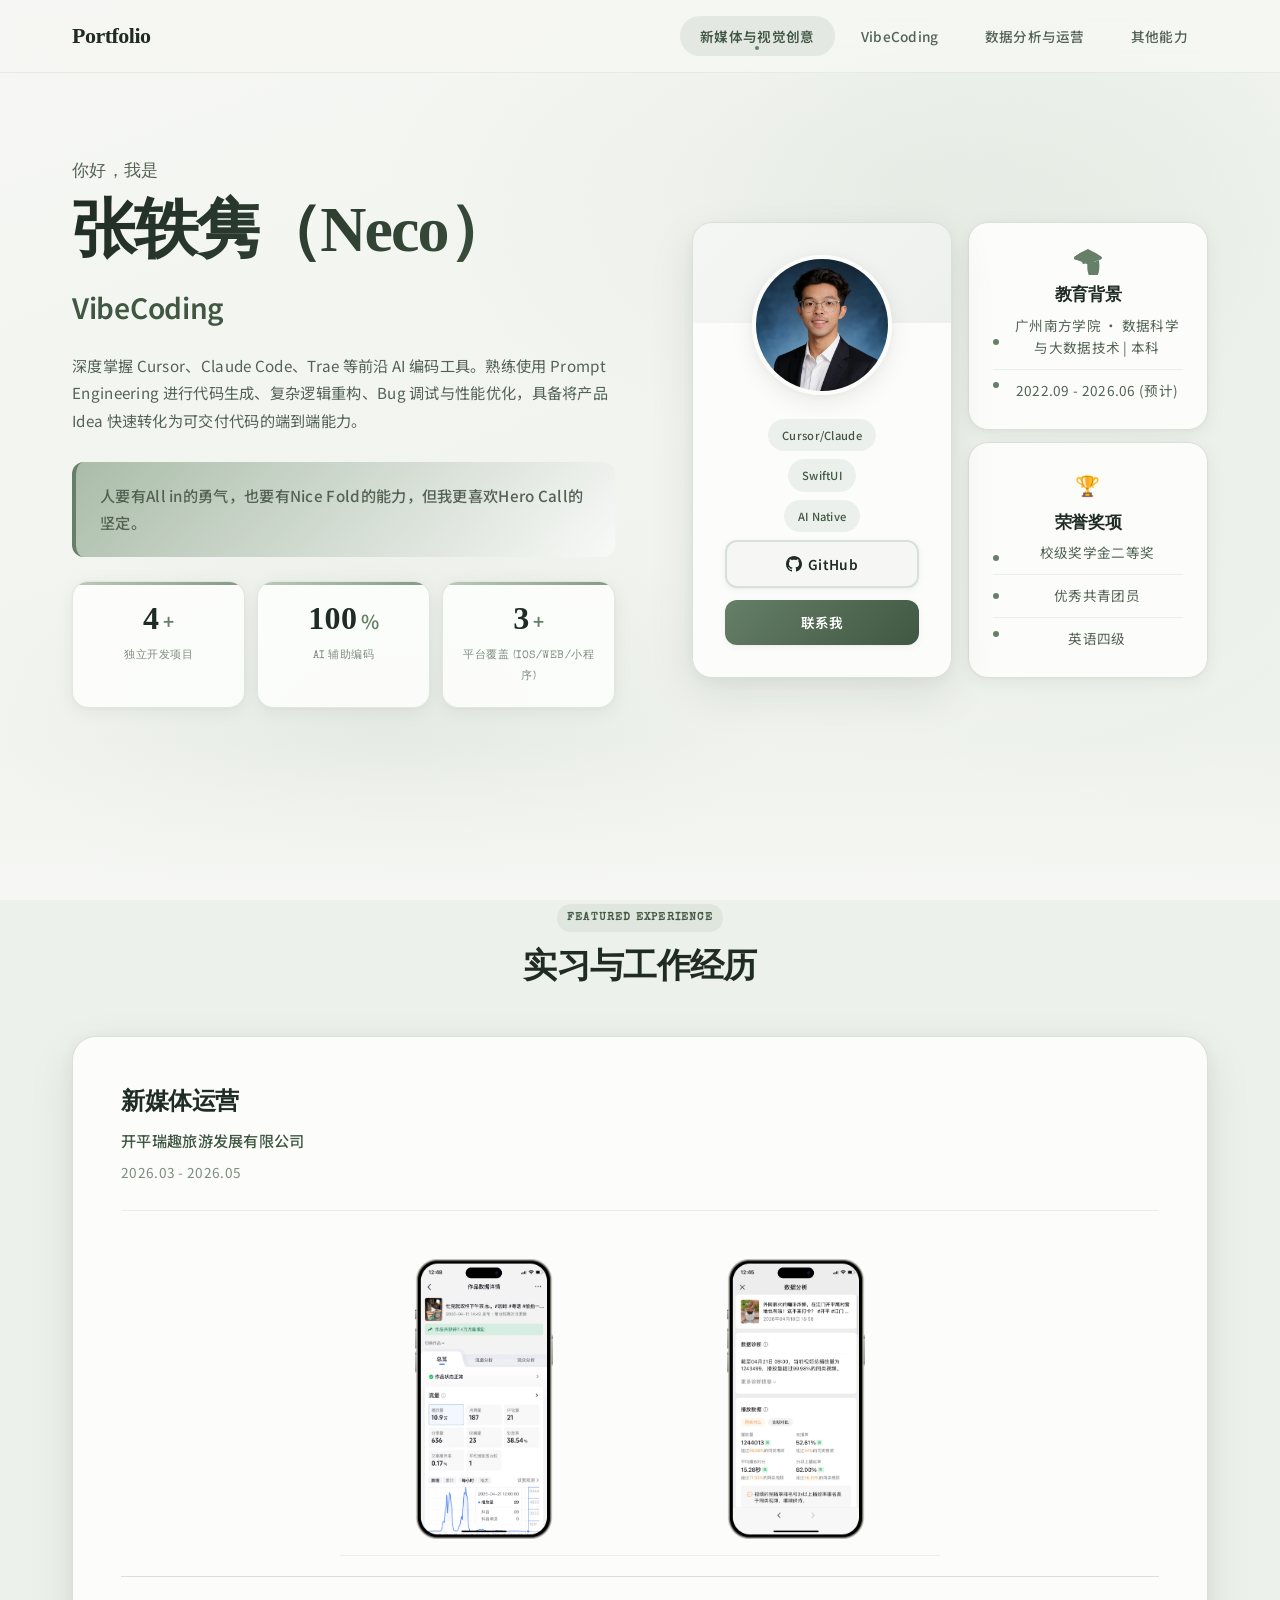
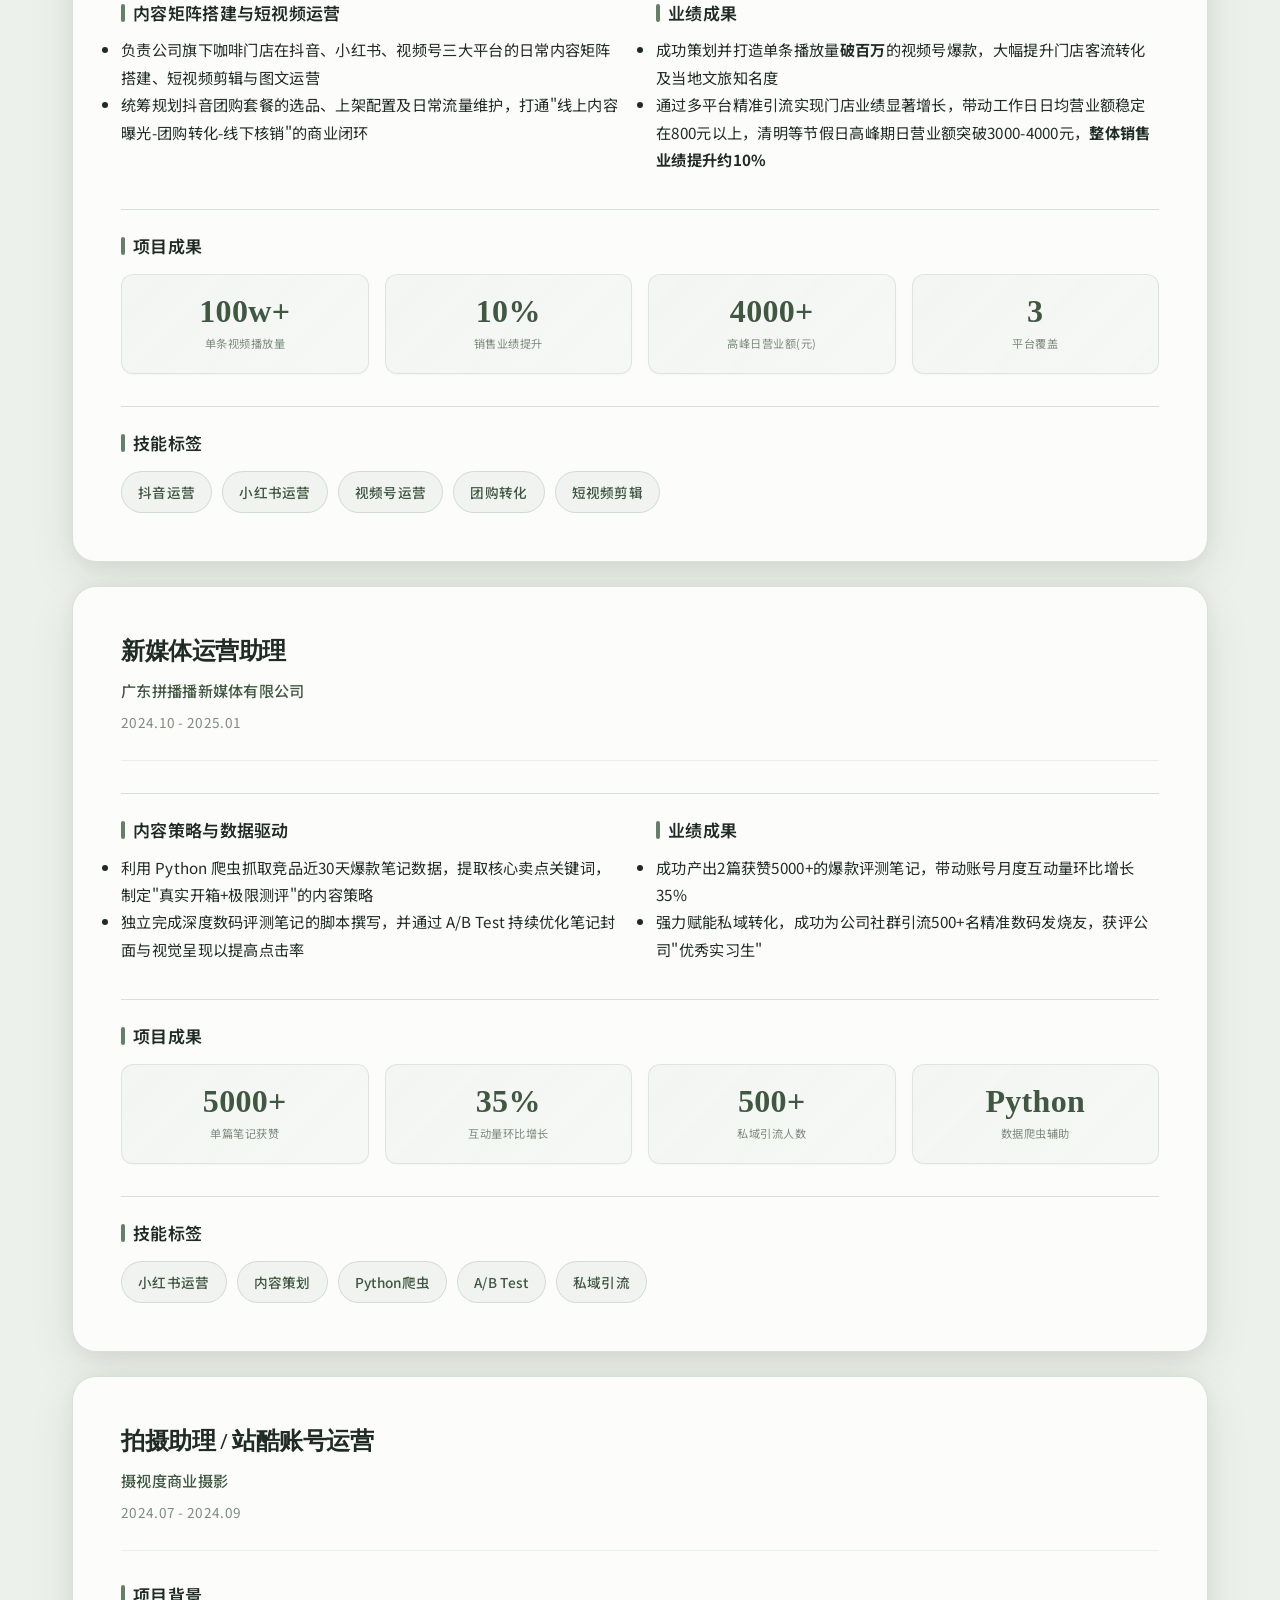
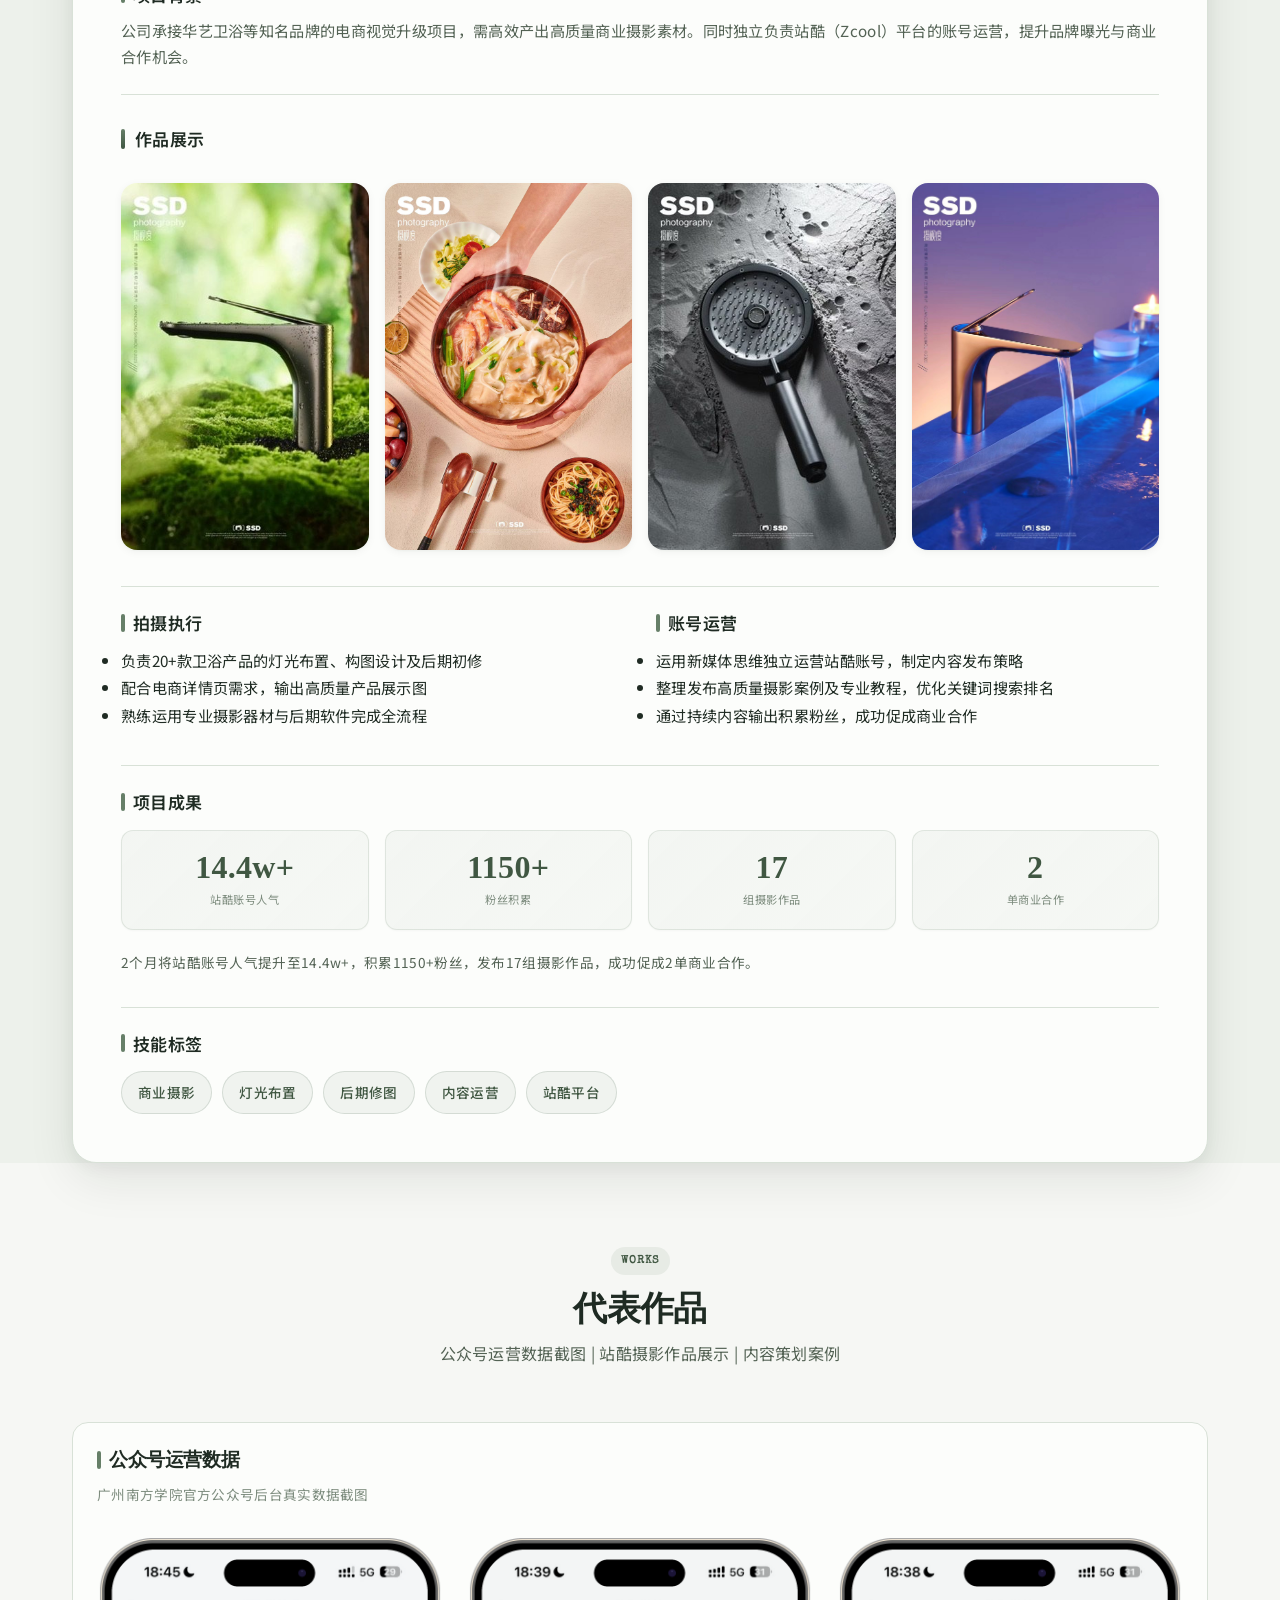
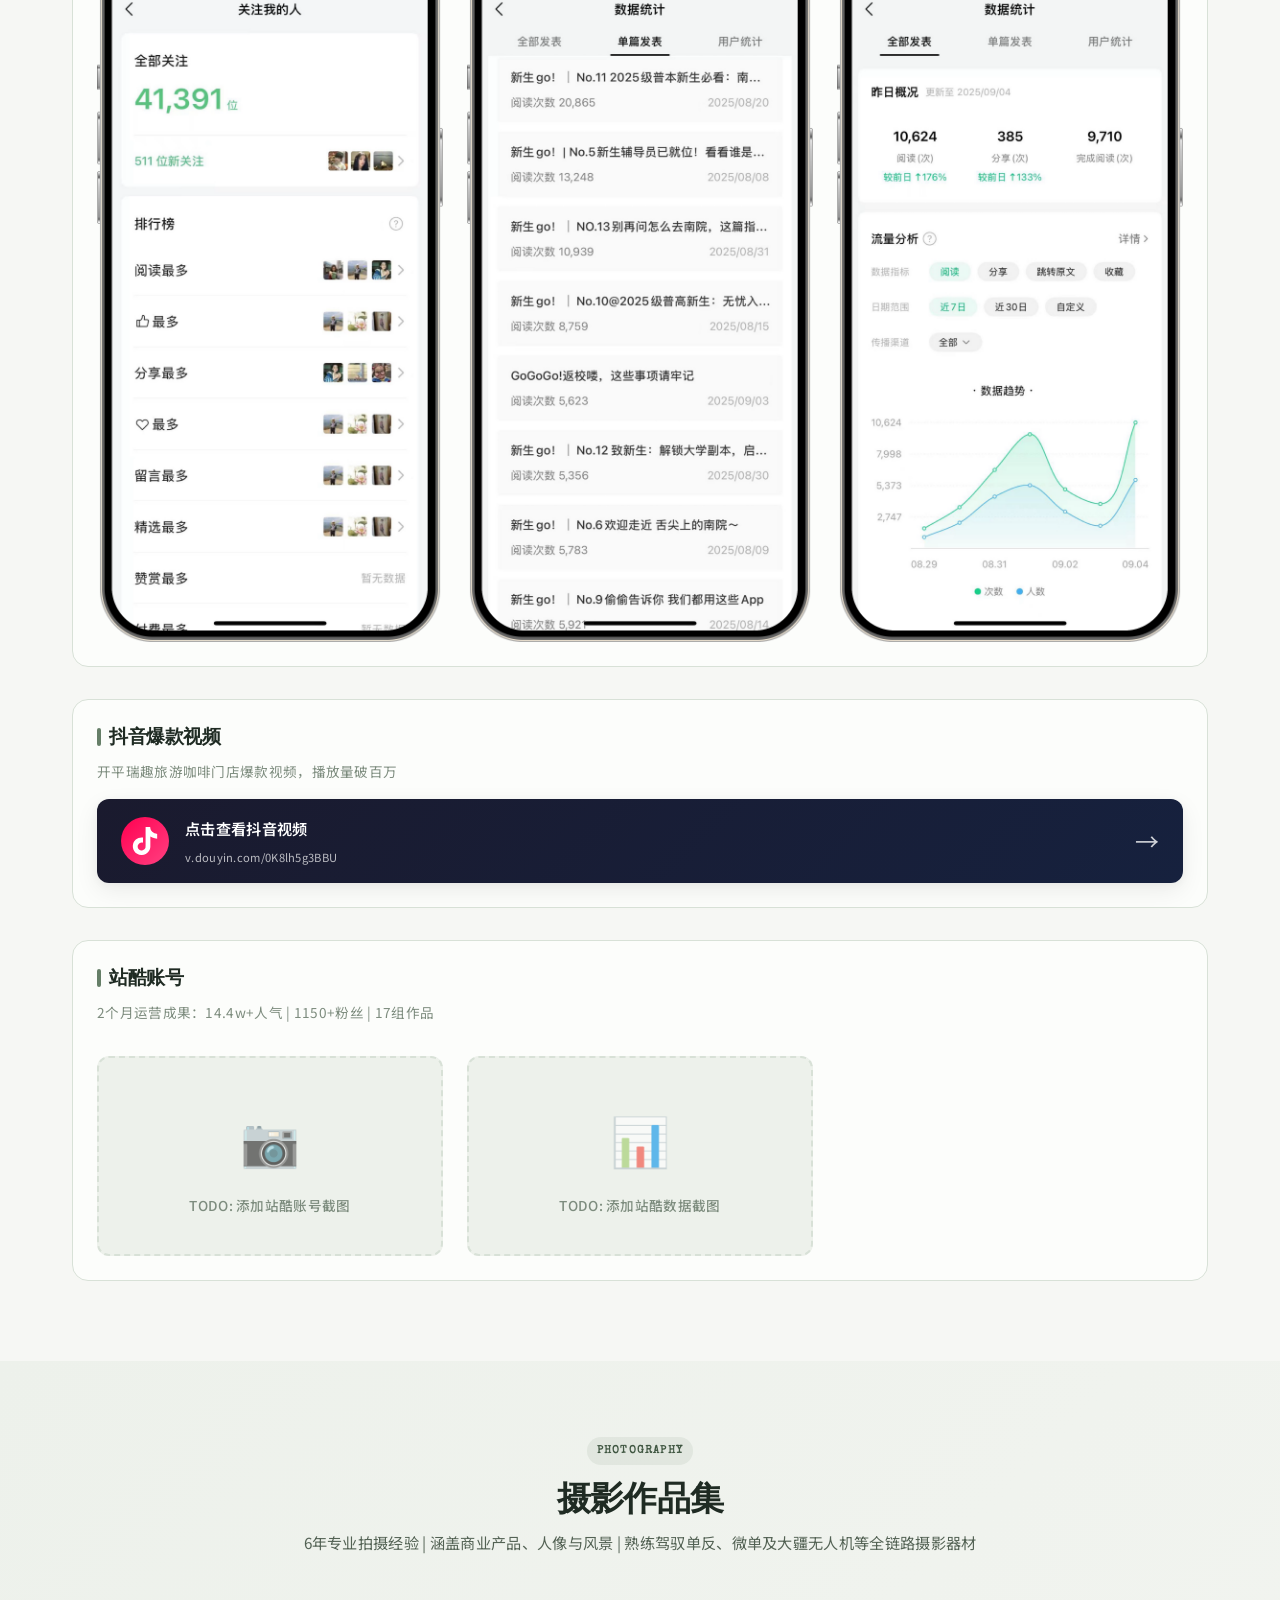
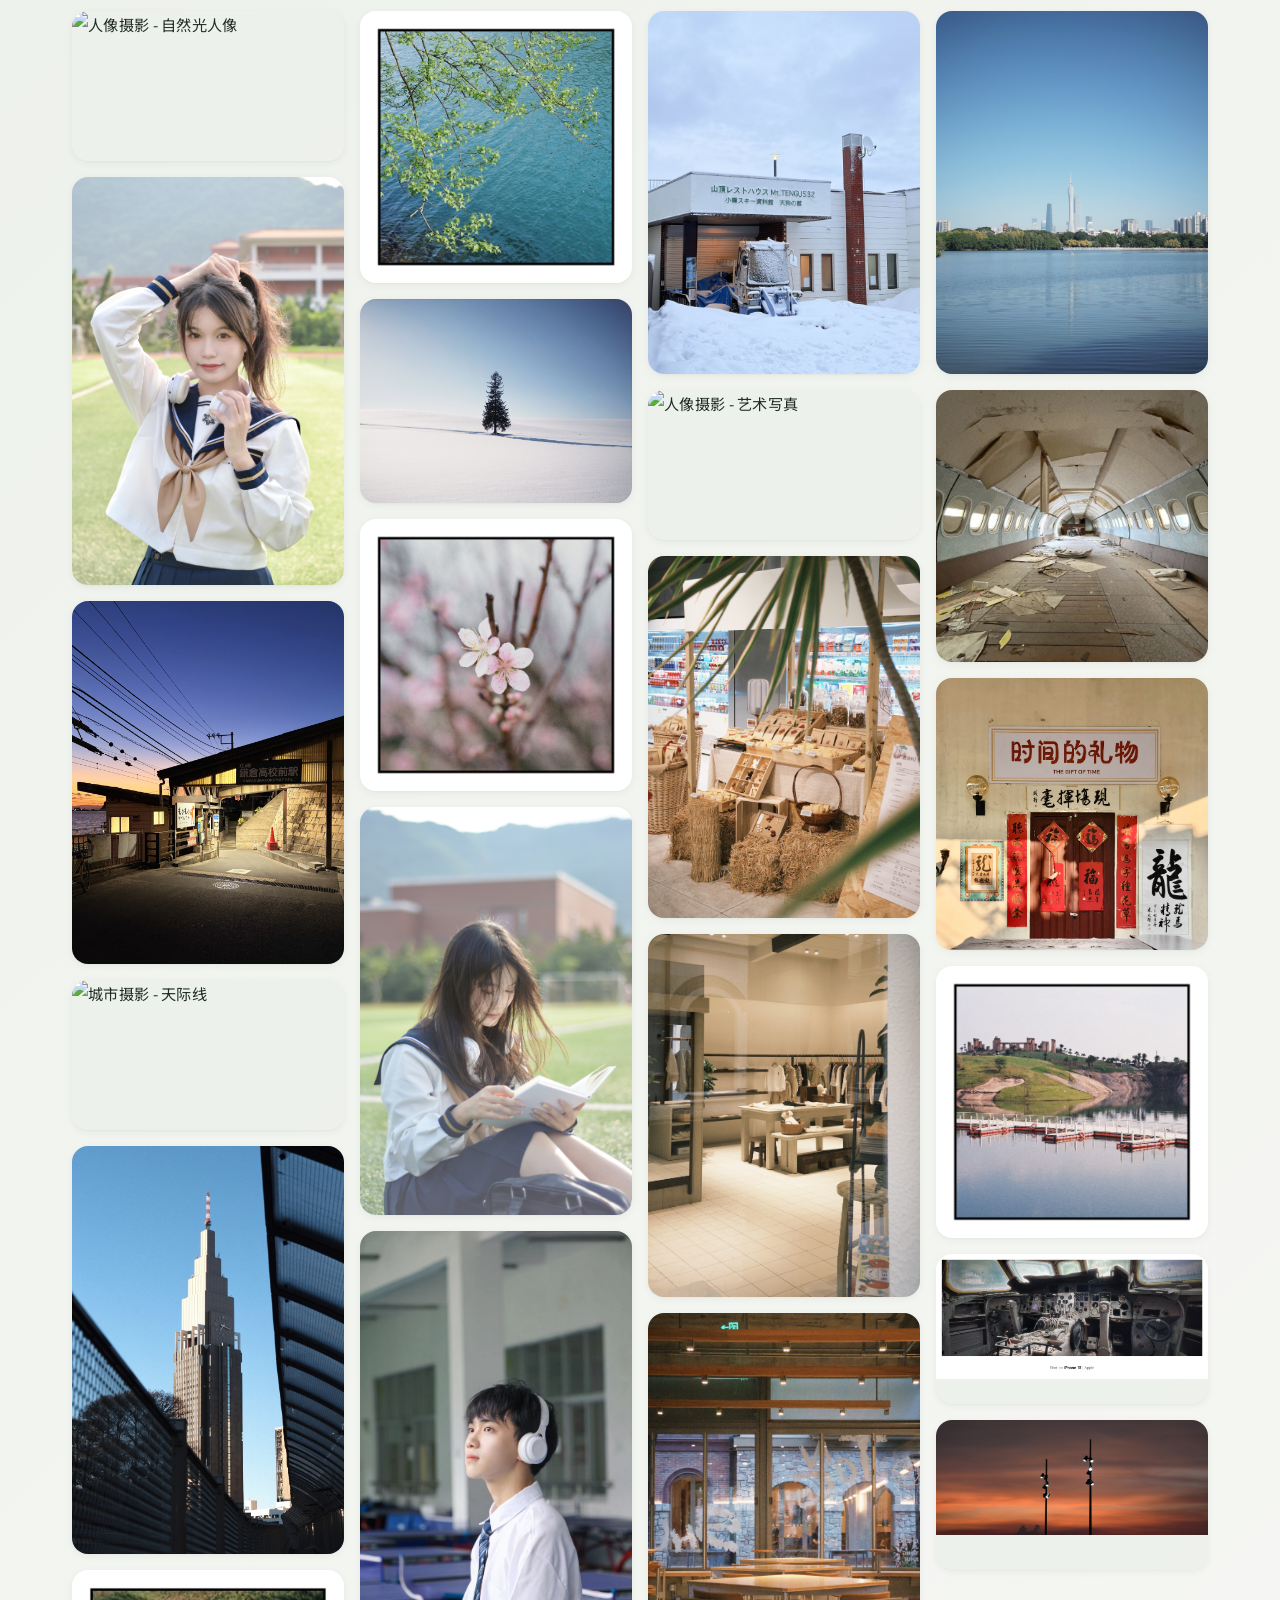
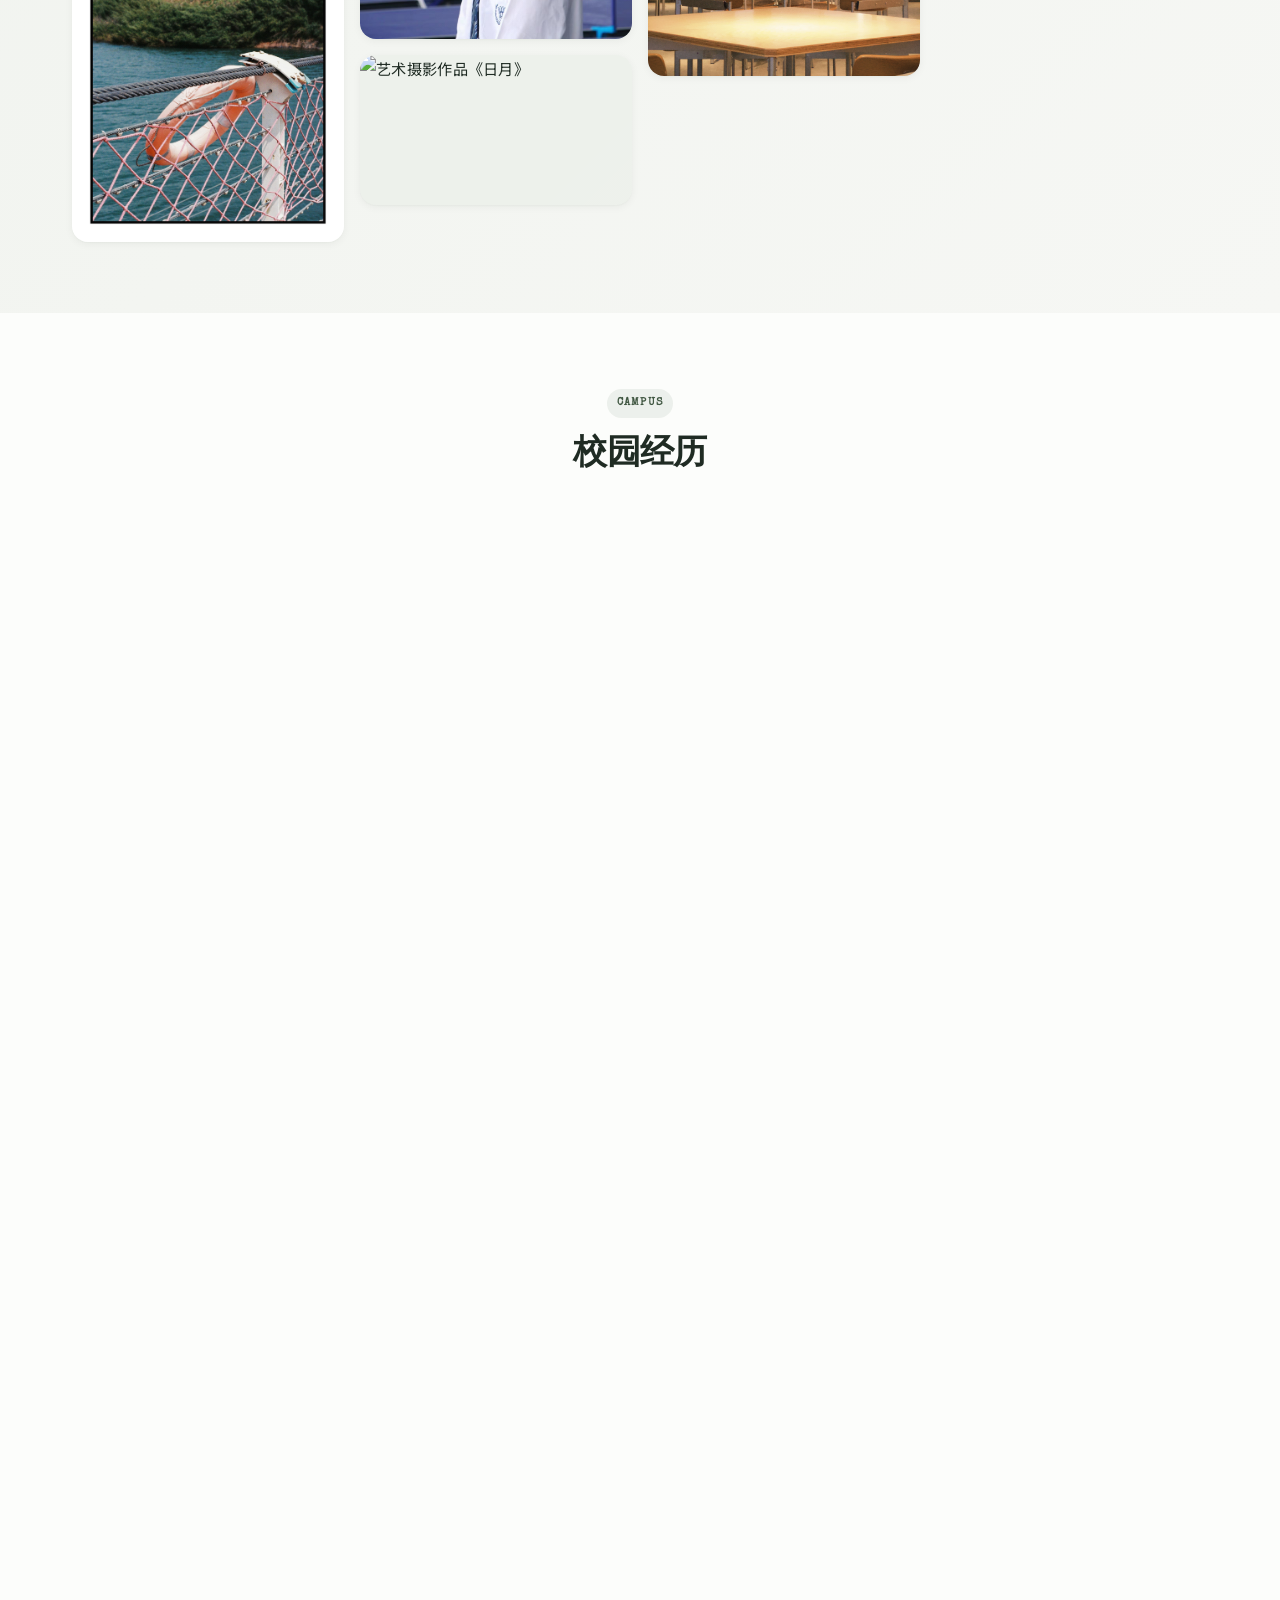
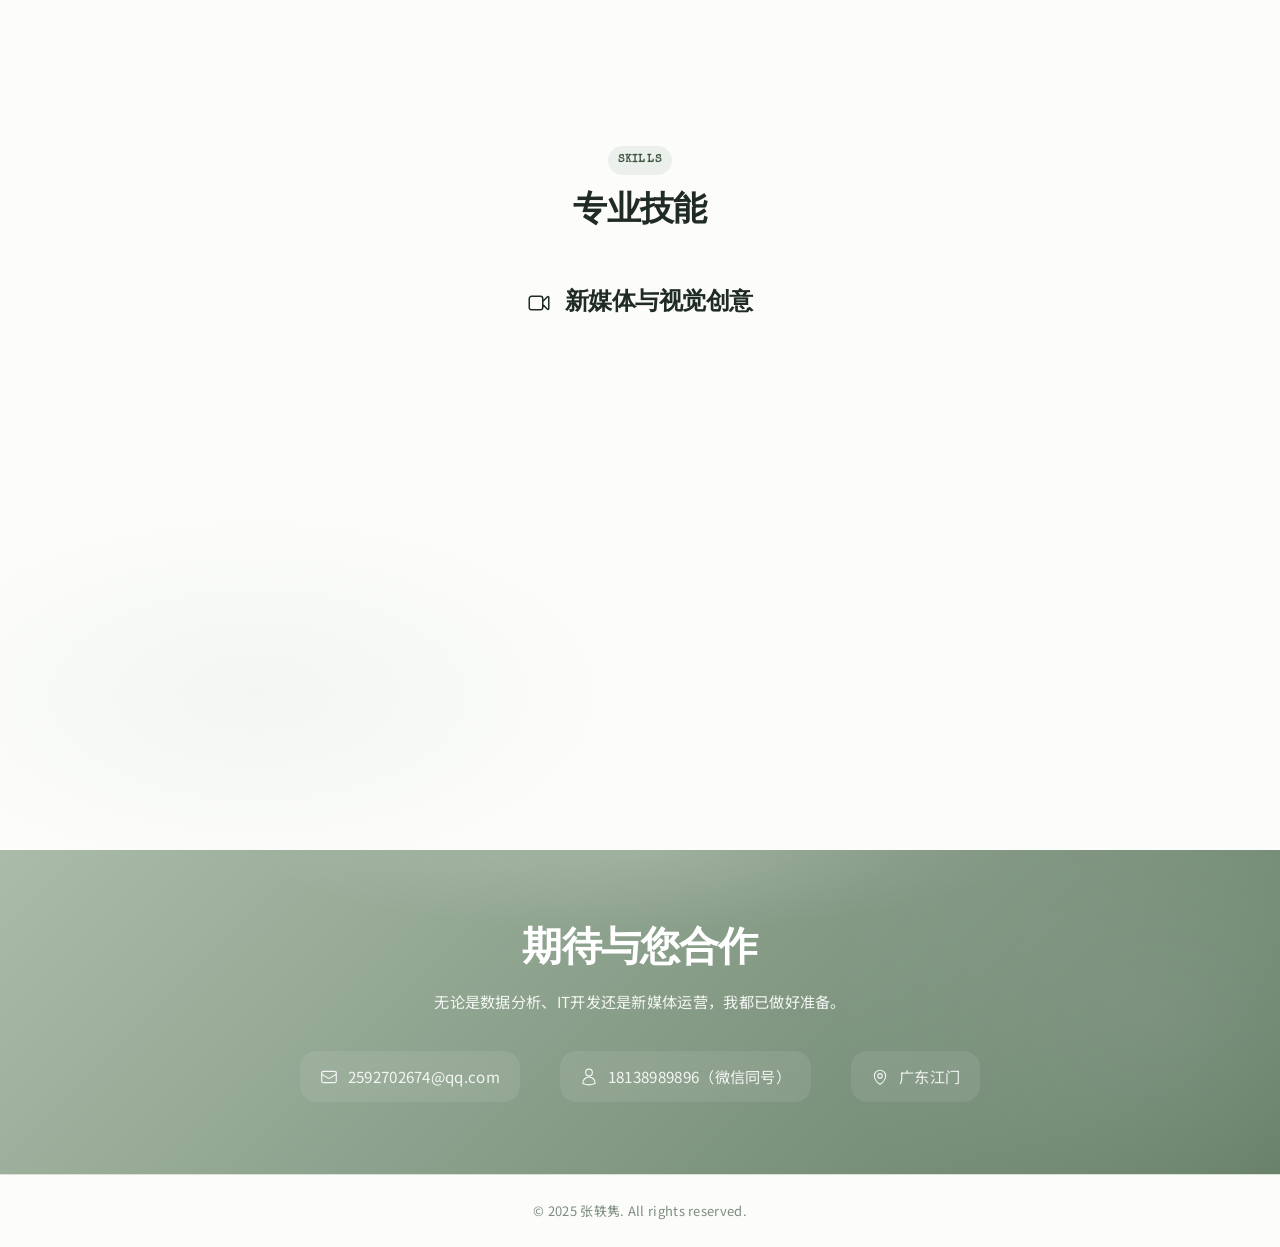
==== commit ec7a3262: "开平瑞趣旅游截图使用公众号数据相同样式（hover动效+无背景）" ====
--- a/index.html
+++ b/index.html
@@ -641,14 +641,12 @@
                     </div>
 
                     <!-- 后台数据截图展示 - 位于标题横线之间 -->
-                    <div class="data-showcase-compact">
-                        <div class="data-gallery-compact">
-                            <div class="data-item-compact">
-                                <img src="images/ruiqu_douyin_data.png" alt="抖音后台数据分析" loading="lazy">
-                            </div>
-                            <div class="data-item-compact">
-                                <img src="images/ruiqu_video_data.png" alt="视频号作品数据详情" loading="lazy">
-                            </div>
+                    <div class="data-gallery" style="grid-template-columns: repeat(2, 1fr); max-width: 600px; margin: 20px auto; padding: 16px 0; border-bottom: 1px solid var(--border-light);">
+                        <div class="data-item">
+                            <img src="images/ruiqu_douyin_data.png" alt="抖音后台数据分析" loading="lazy" style="max-height: 280px; object-fit: contain;">
+                        </div>
+                        <div class="data-item">
+                            <img src="images/ruiqu_video_data.png" alt="视频号作品数据详情" loading="lazy" style="max-height: 280px; object-fit: contain;">
                         </div>
                     </div>
 
--- a/css/style.css
+++ b/css/style.css
@@ -4903,45 +4903,6 @@
     margin-top: var(--space-md);
 }
 
-/* 开平瑞趣旅游后台数据截图 - 紧凑型展示 */
-.data-showcase-compact {
-    margin: 20px 0;
-    padding: 16px 0;
-    border-bottom: 1px solid var(--border-light);
-}
-
-.data-gallery-compact {
-    display: flex;
-    gap: 16px;
-    justify-content: center;
-}
-
-.data-item-compact {
-    flex: 0 0 auto;
-    width: 35%;
-    max-width: 200px;
-}
-
-.data-item-compact img {
-    width: 100%;
-    height: auto;
-    display: block;
-    border-radius: 8px;
-    box-shadow: 0 2px 8px rgba(0, 0, 0, 0.08);
-}
-
-@media (max-width: 768px) {
-    .data-gallery-compact {
-        flex-direction: column;
-        align-items: center;
-    }
-    
-    .data-item-compact {
-        width: 60%;
-        max-width: 250px;
-    }
-}
-
 .douyin-card {
     display: flex;
     align-items: center;
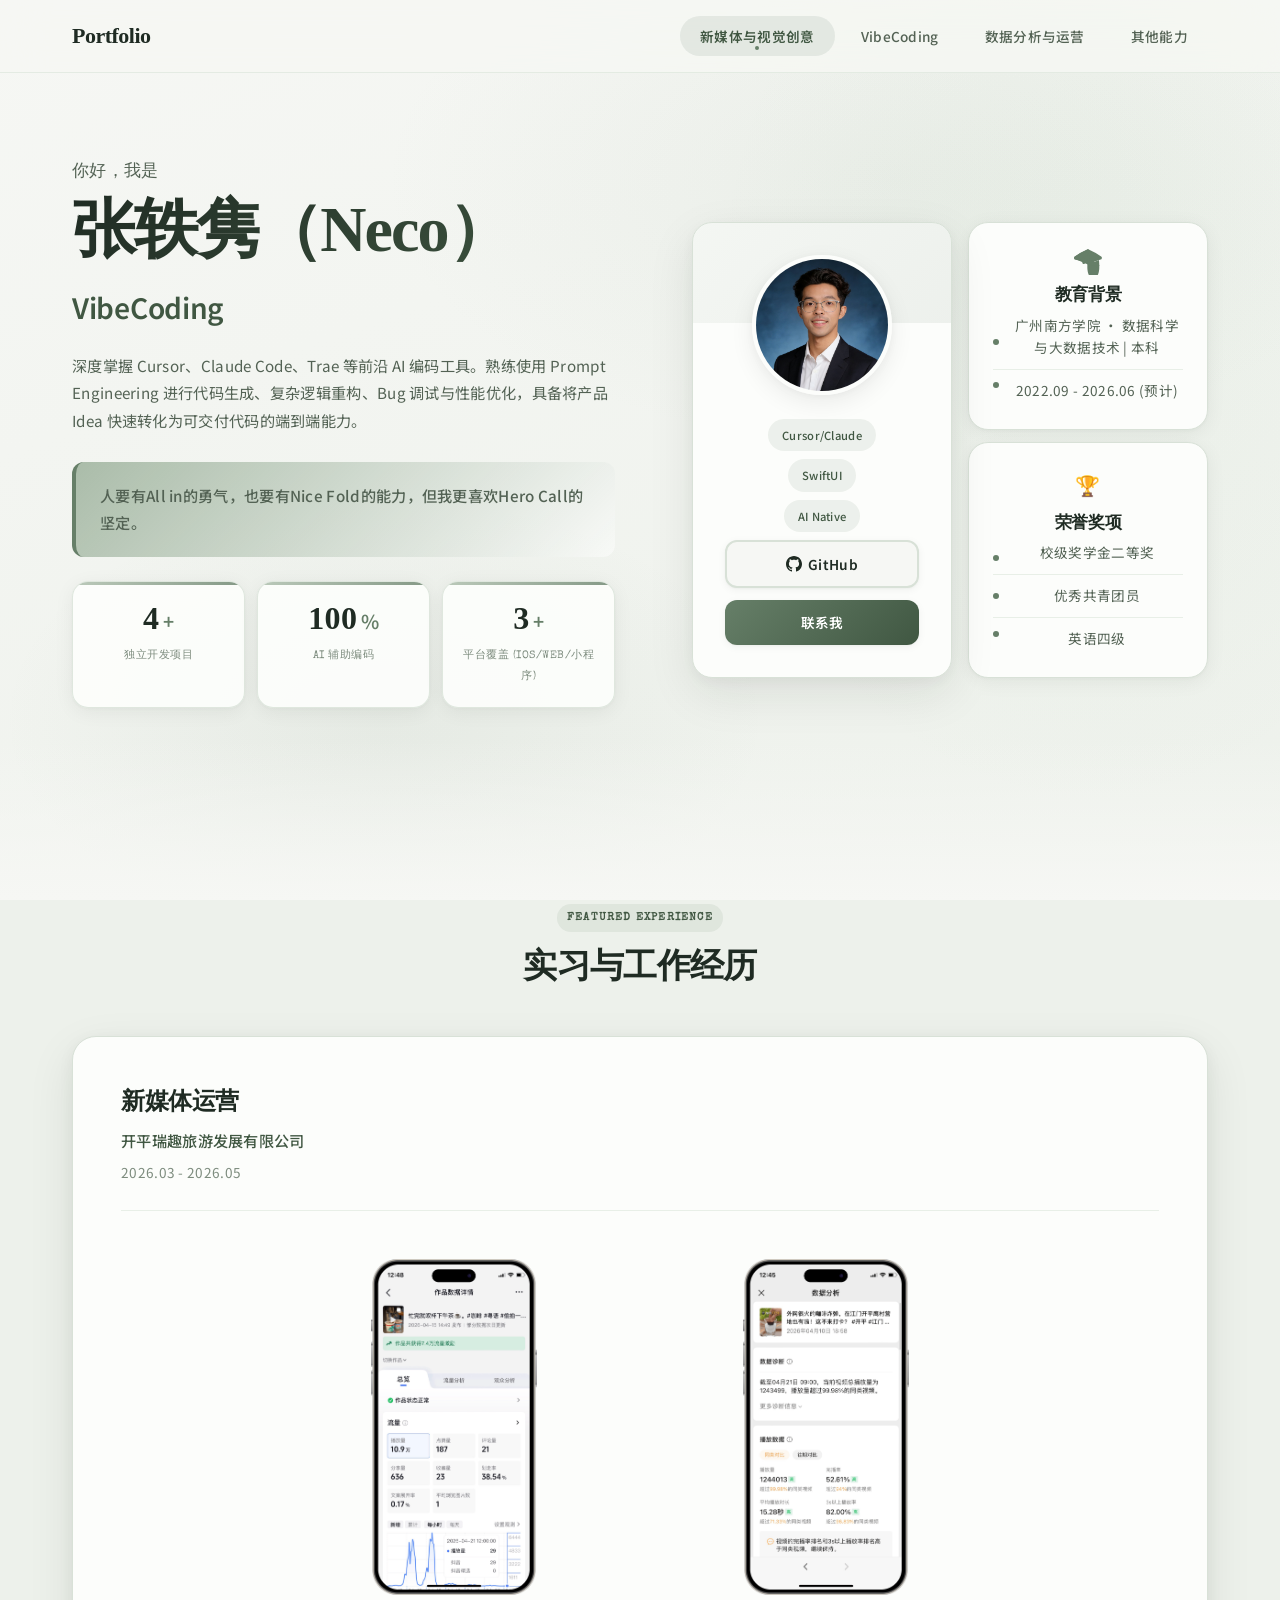
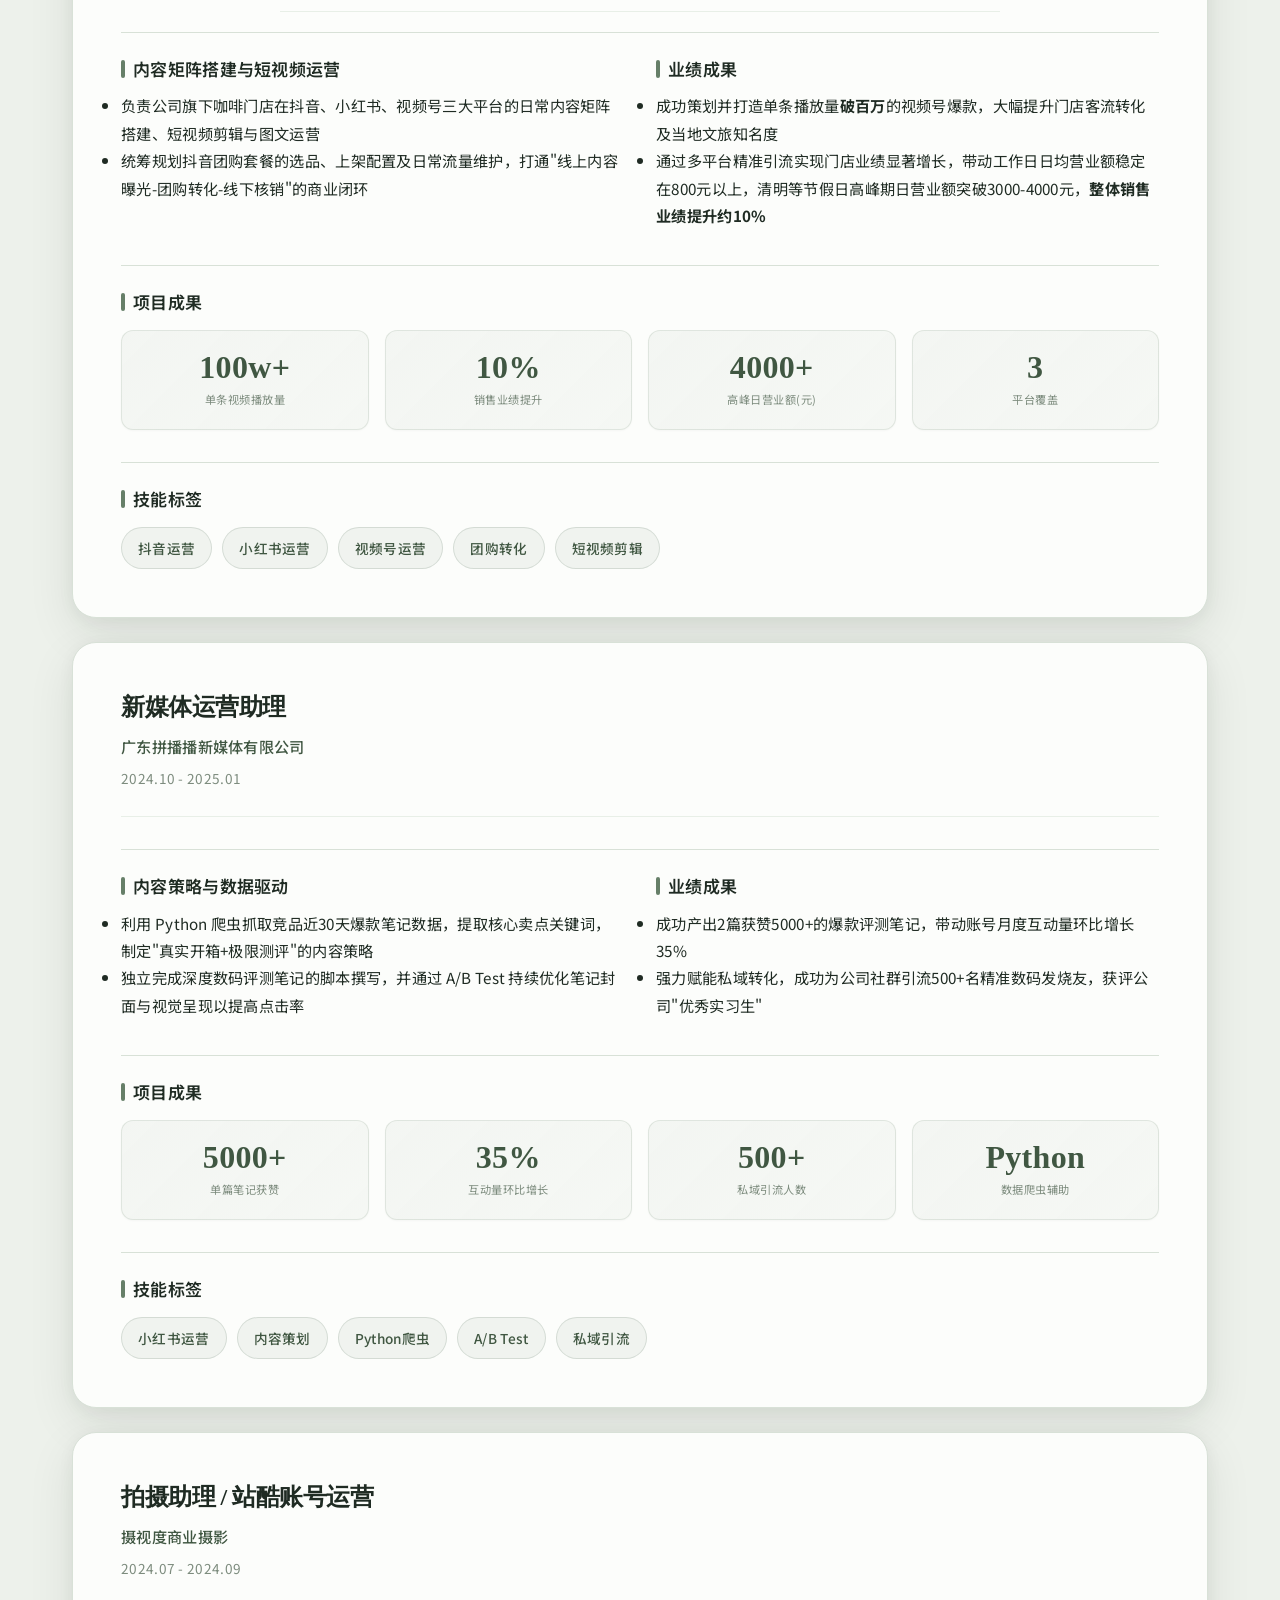
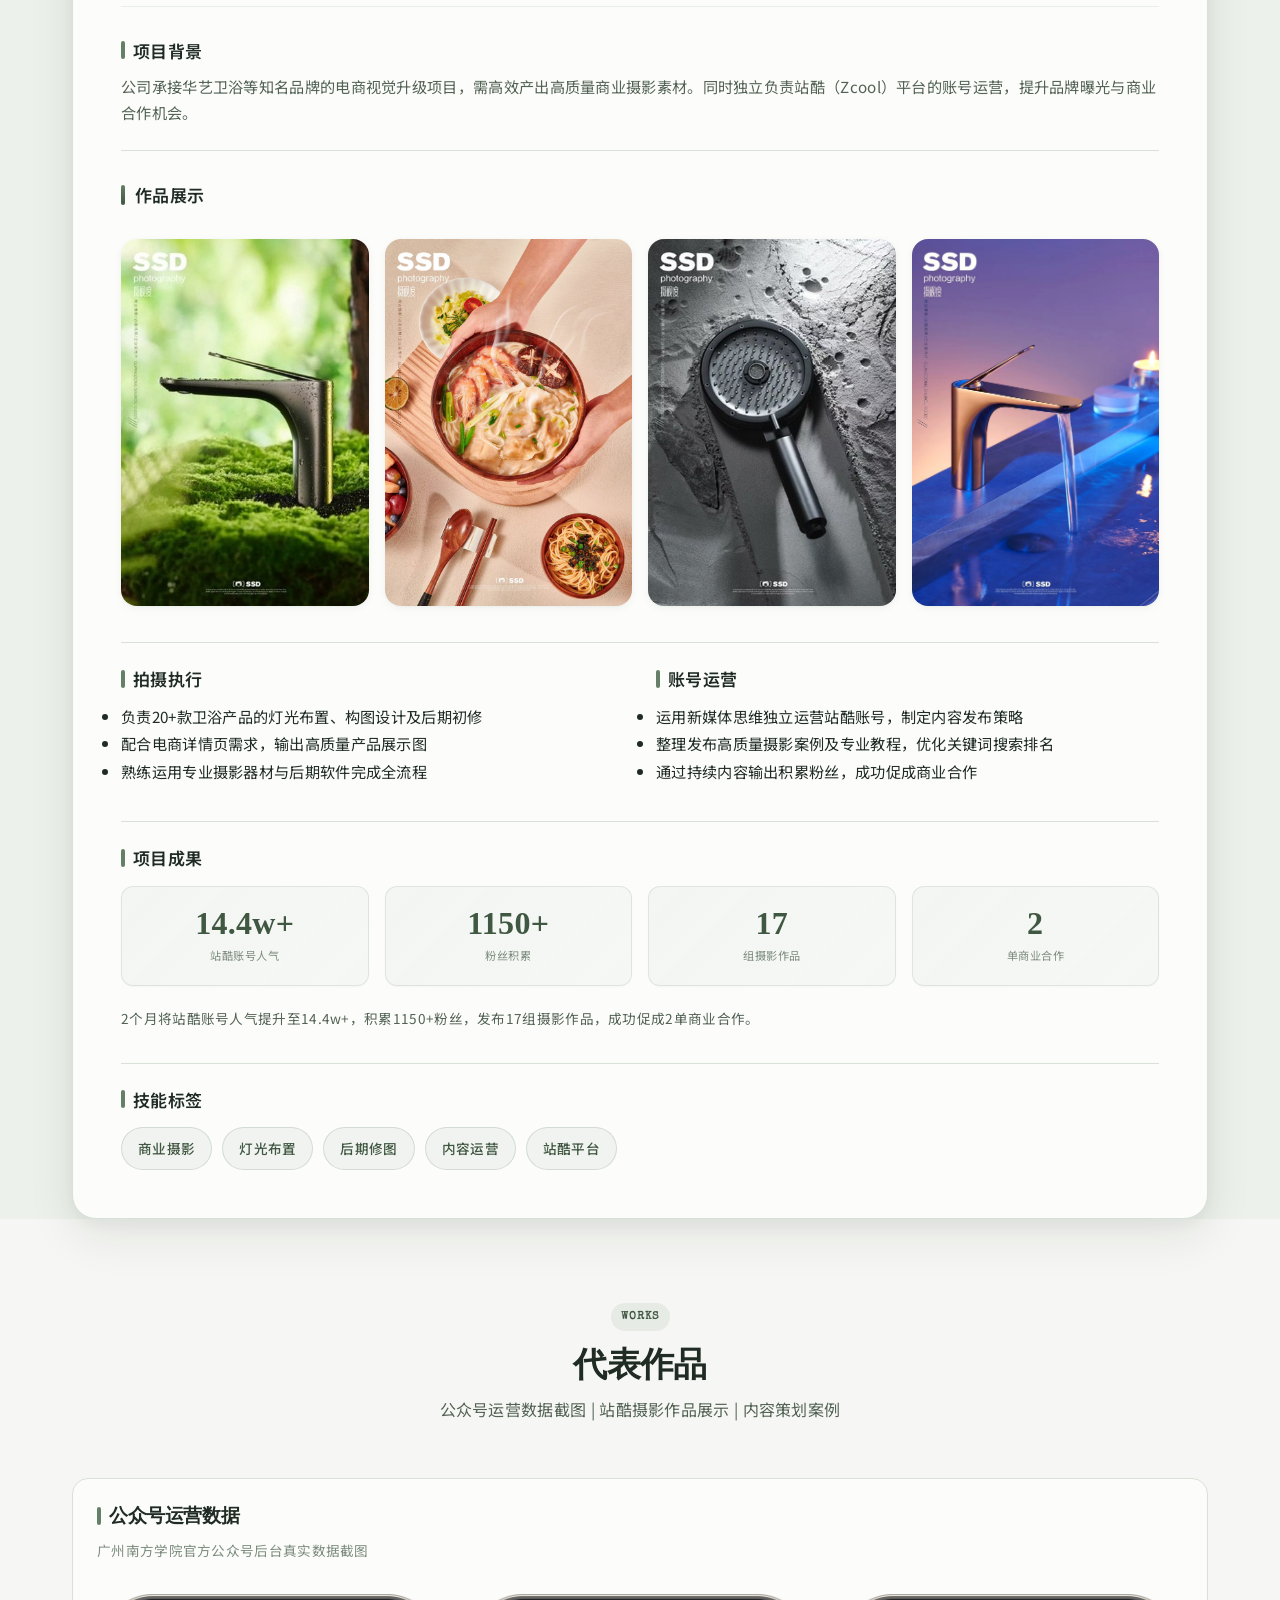
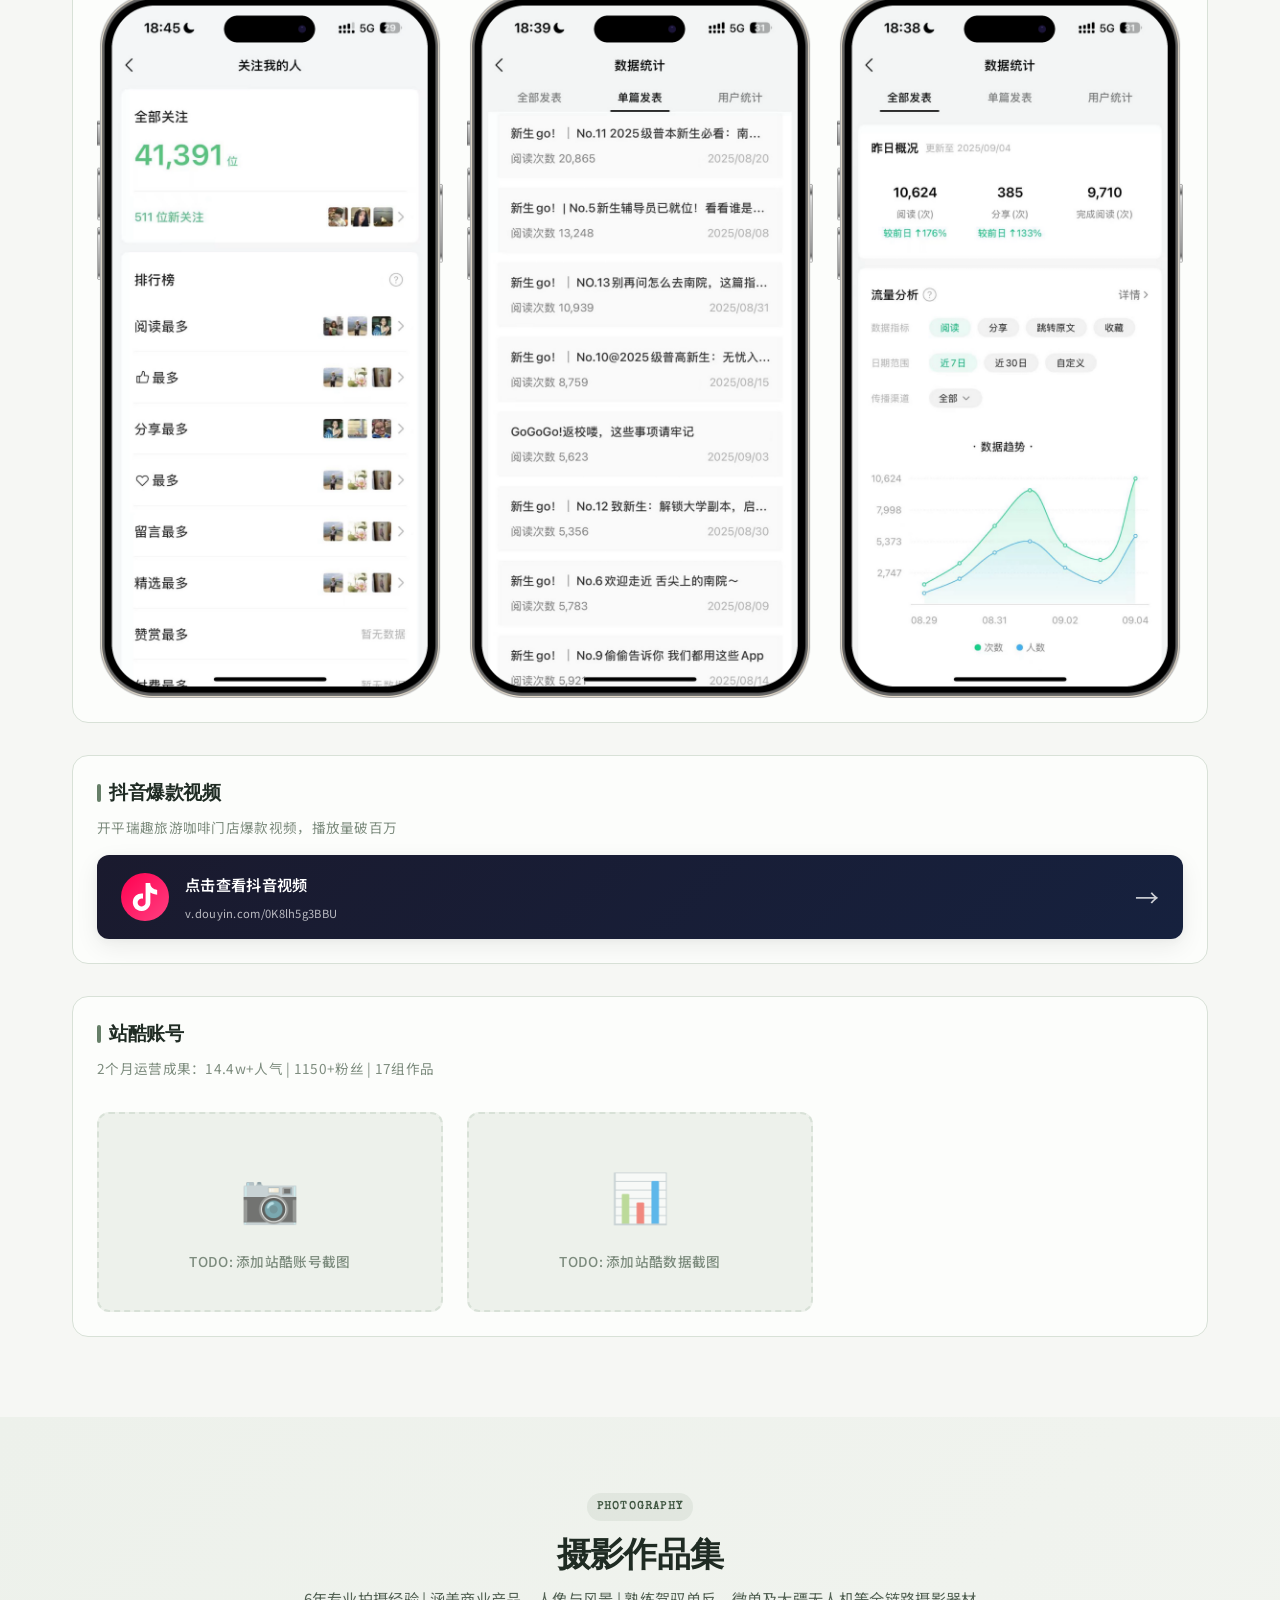
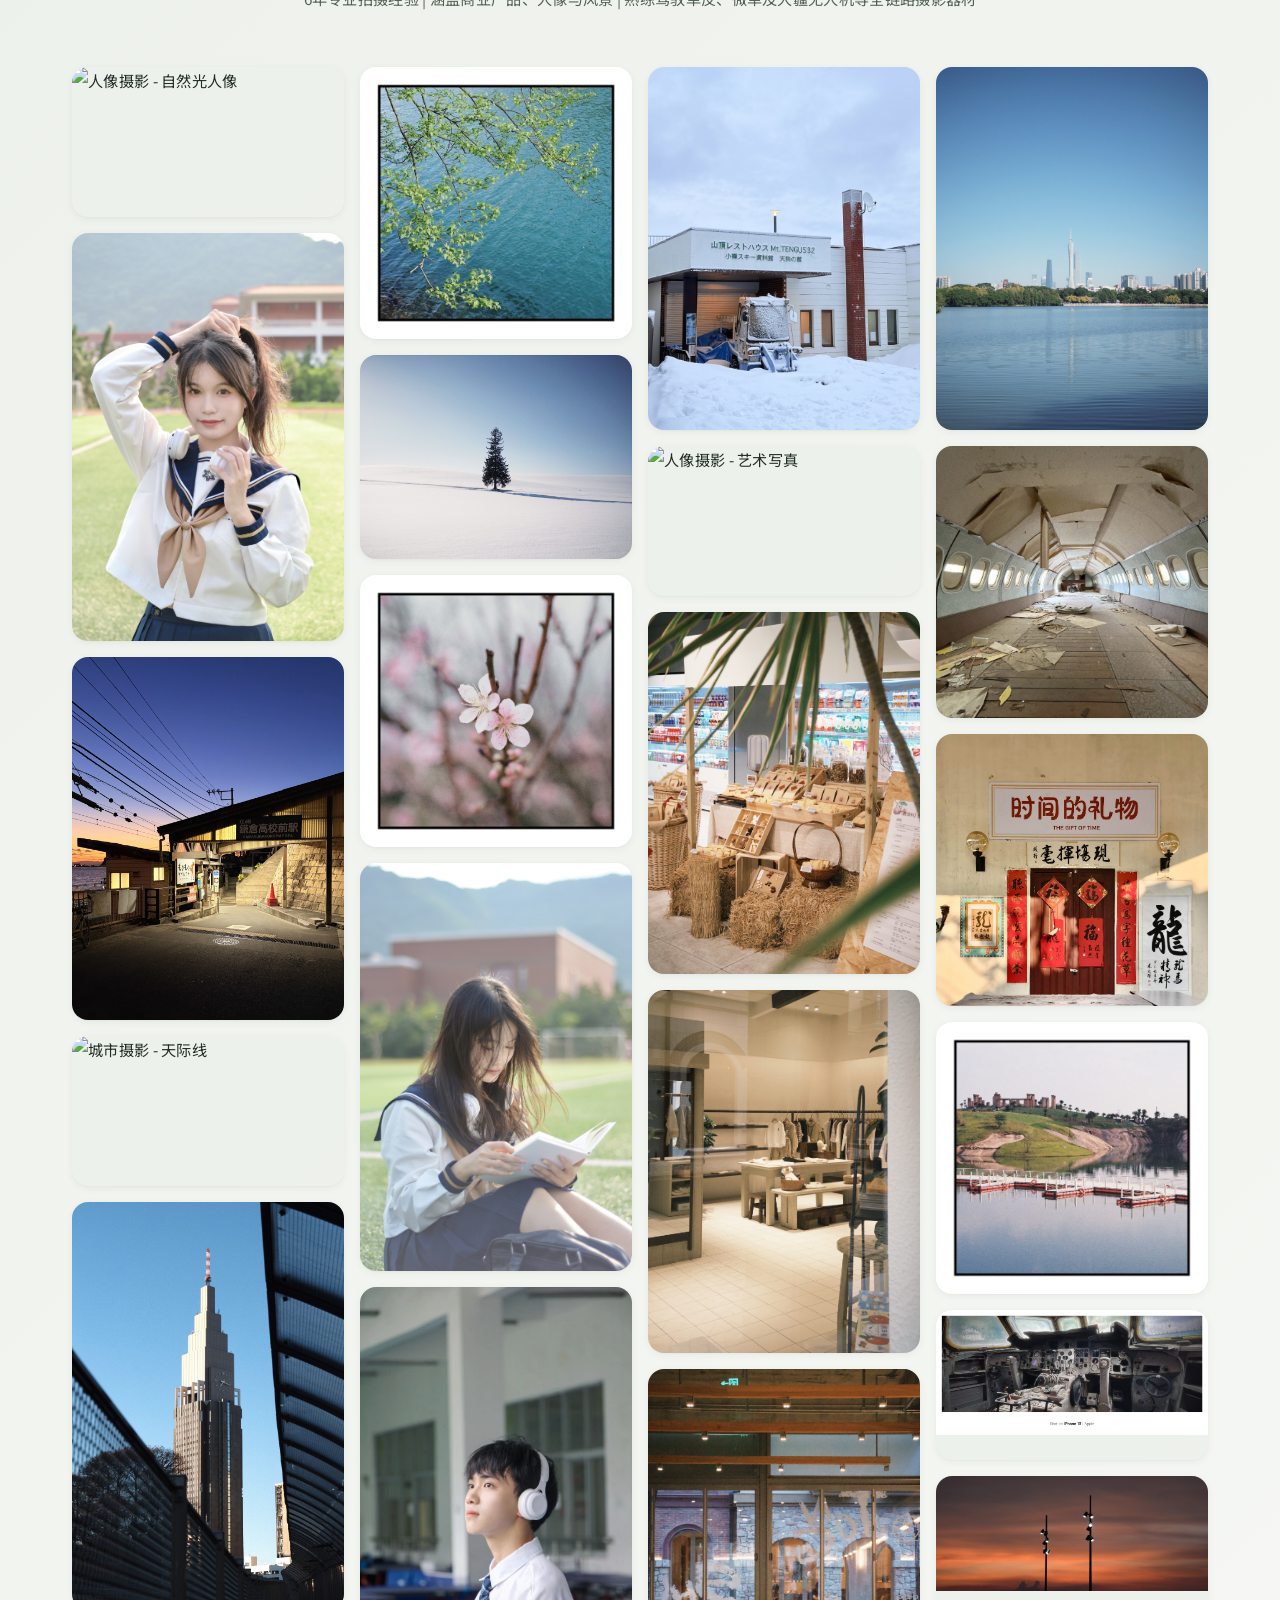
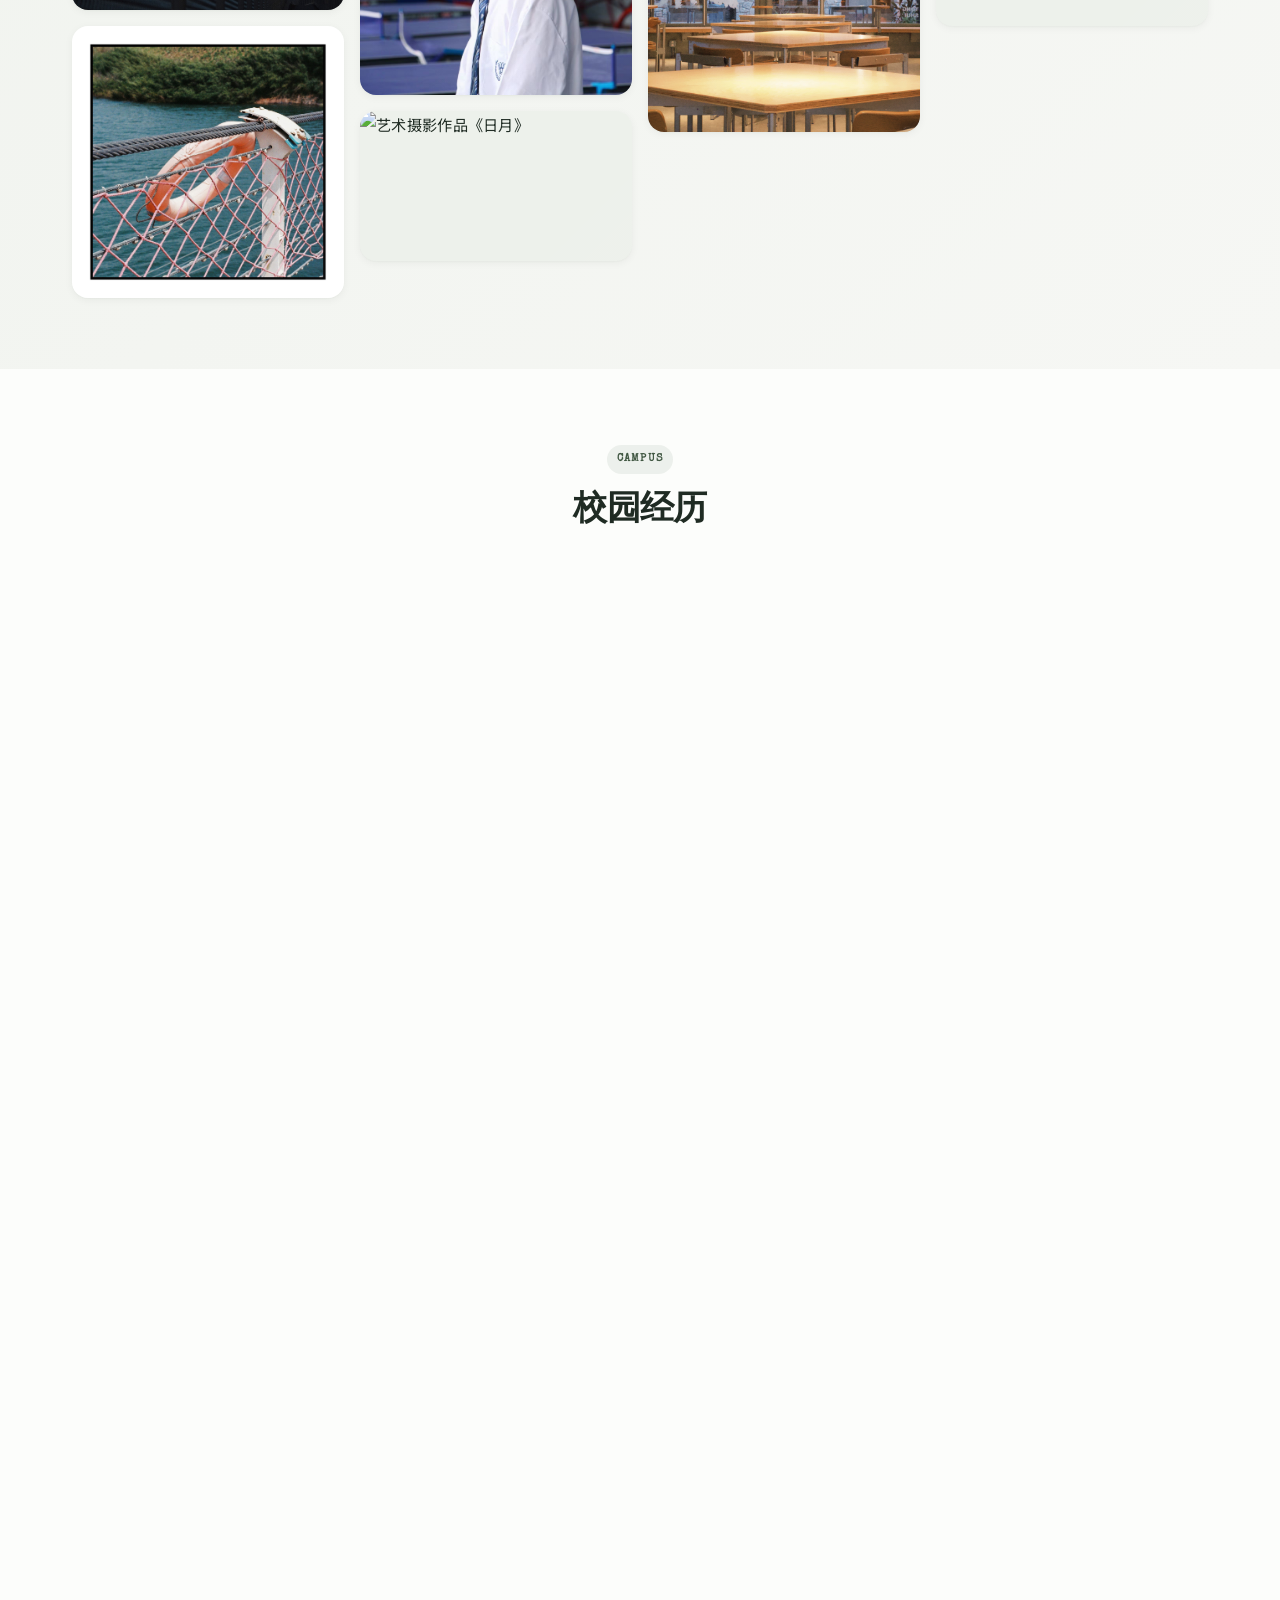
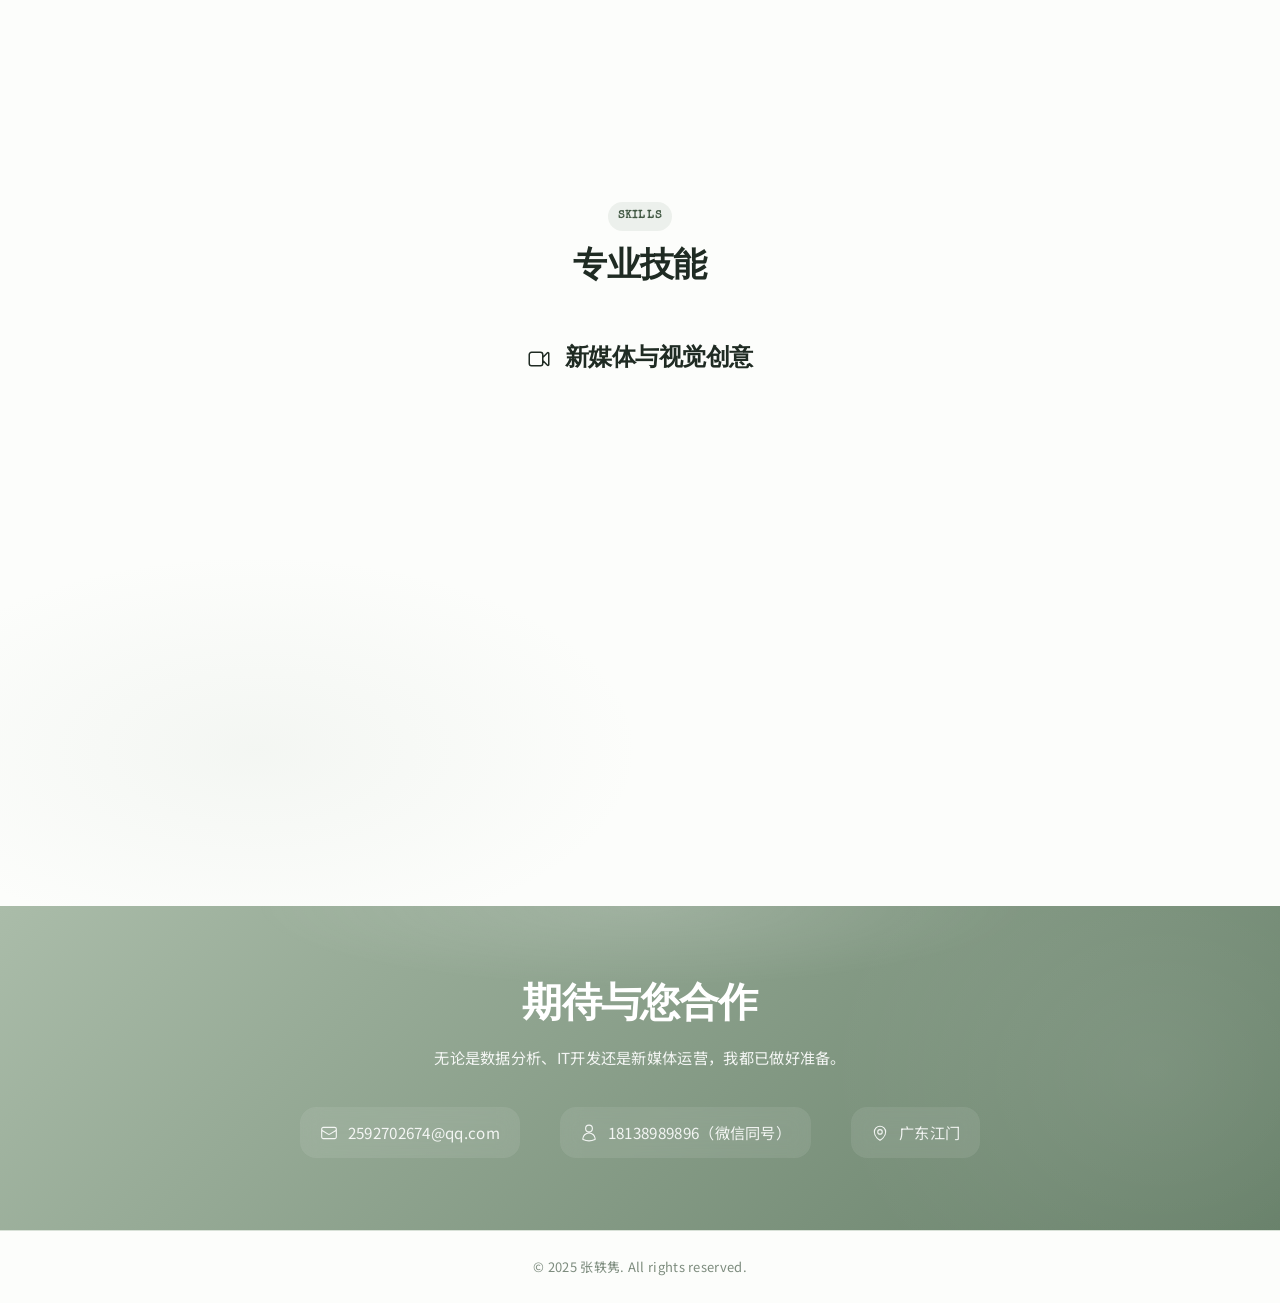
==== commit a758ee5a: "开平瑞趣旅游截图放大20%（280px→336px）" ====
--- a/index.html
+++ b/index.html
@@ -641,12 +641,12 @@
                     </div>
 
                     <!-- 后台数据截图展示 - 位于标题横线之间 -->
-                    <div class="data-gallery" style="grid-template-columns: repeat(2, 1fr); max-width: 600px; margin: 20px auto; padding: 16px 0; border-bottom: 1px solid var(--border-light);">
+                    <div class="data-gallery" style="grid-template-columns: repeat(2, 1fr); max-width: 720px; margin: 20px auto; padding: 16px 0; border-bottom: 1px solid var(--border-light);">
                         <div class="data-item">
-                            <img src="images/ruiqu_douyin_data.png" alt="抖音后台数据分析" loading="lazy" style="max-height: 280px; object-fit: contain;">
+                            <img src="images/ruiqu_douyin_data.png" alt="抖音后台数据分析" loading="lazy" style="max-height: 336px; object-fit: contain;">
                         </div>
                         <div class="data-item">
-                            <img src="images/ruiqu_video_data.png" alt="视频号作品数据详情" loading="lazy" style="max-height: 280px; object-fit: contain;">
+                            <img src="images/ruiqu_video_data.png" alt="视频号作品数据详情" loading="lazy" style="max-height: 336px; object-fit: contain;">
                         </div>
                     </div>
 
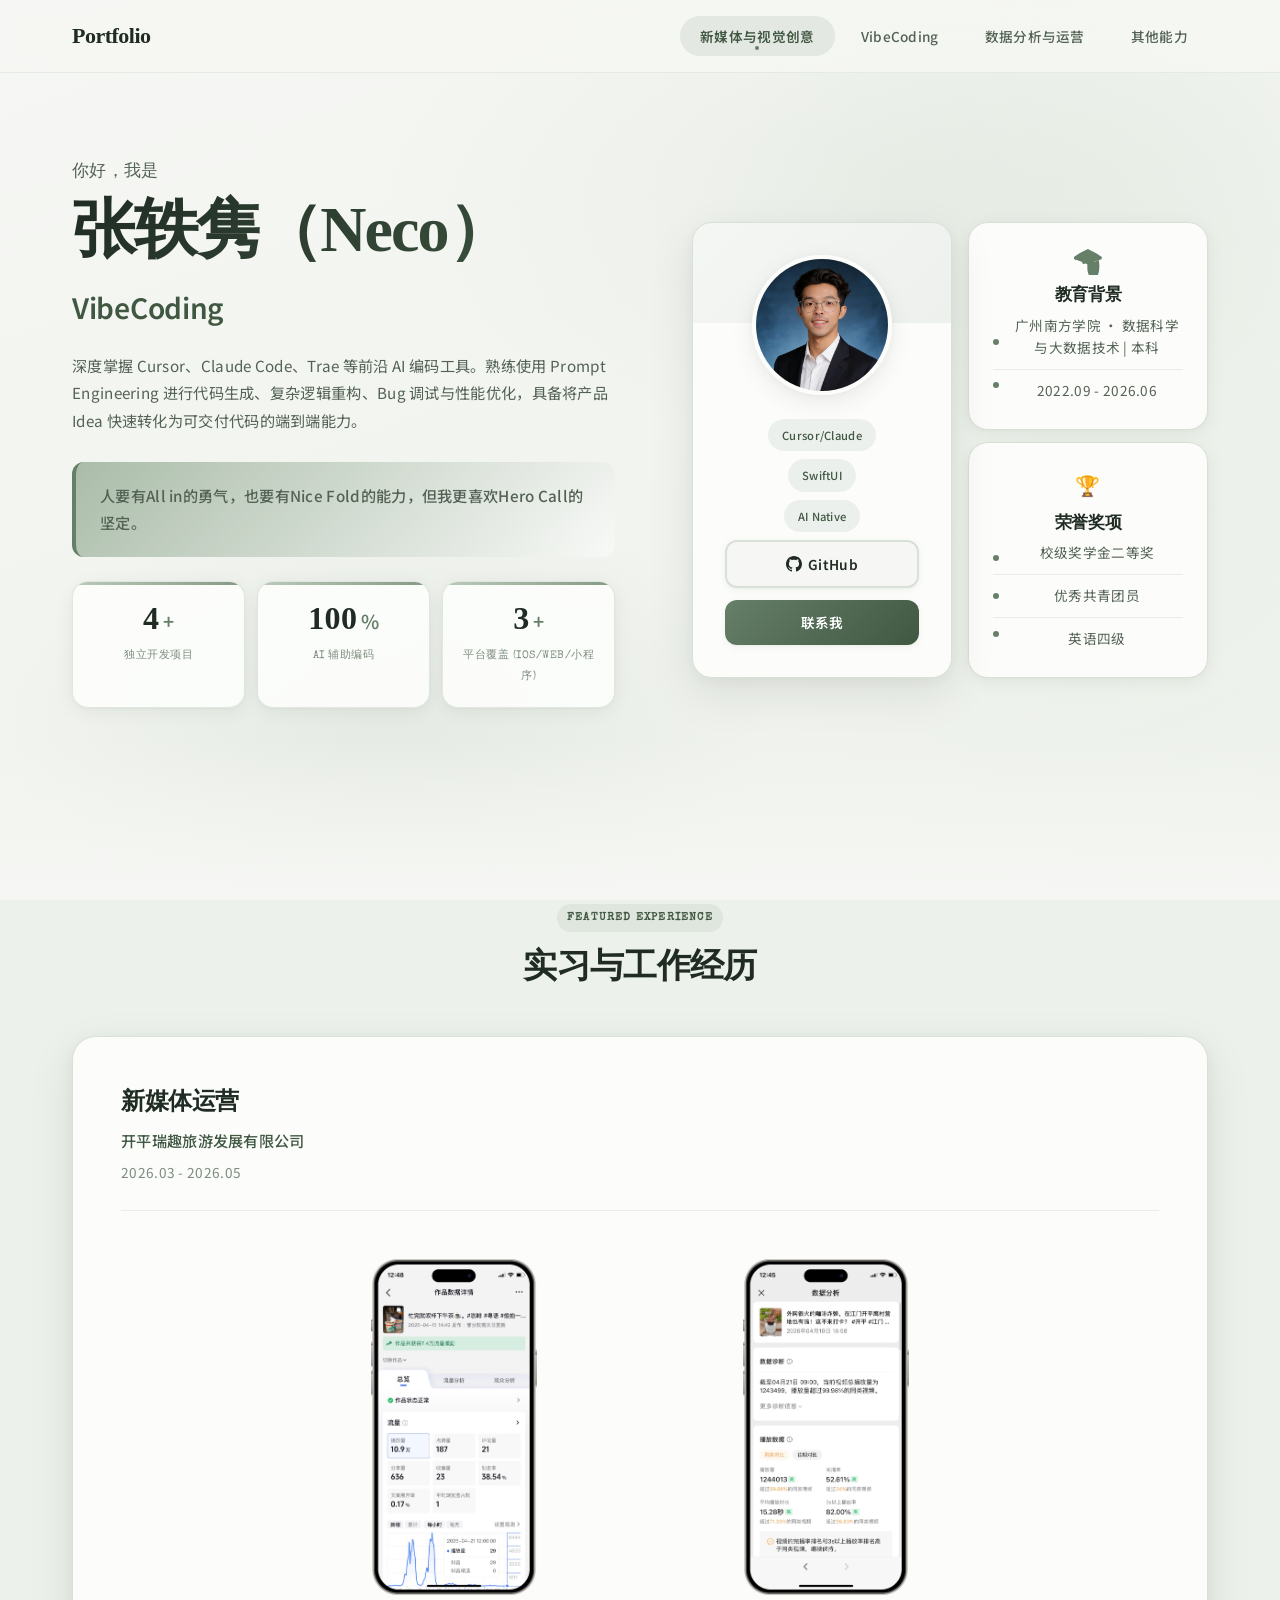
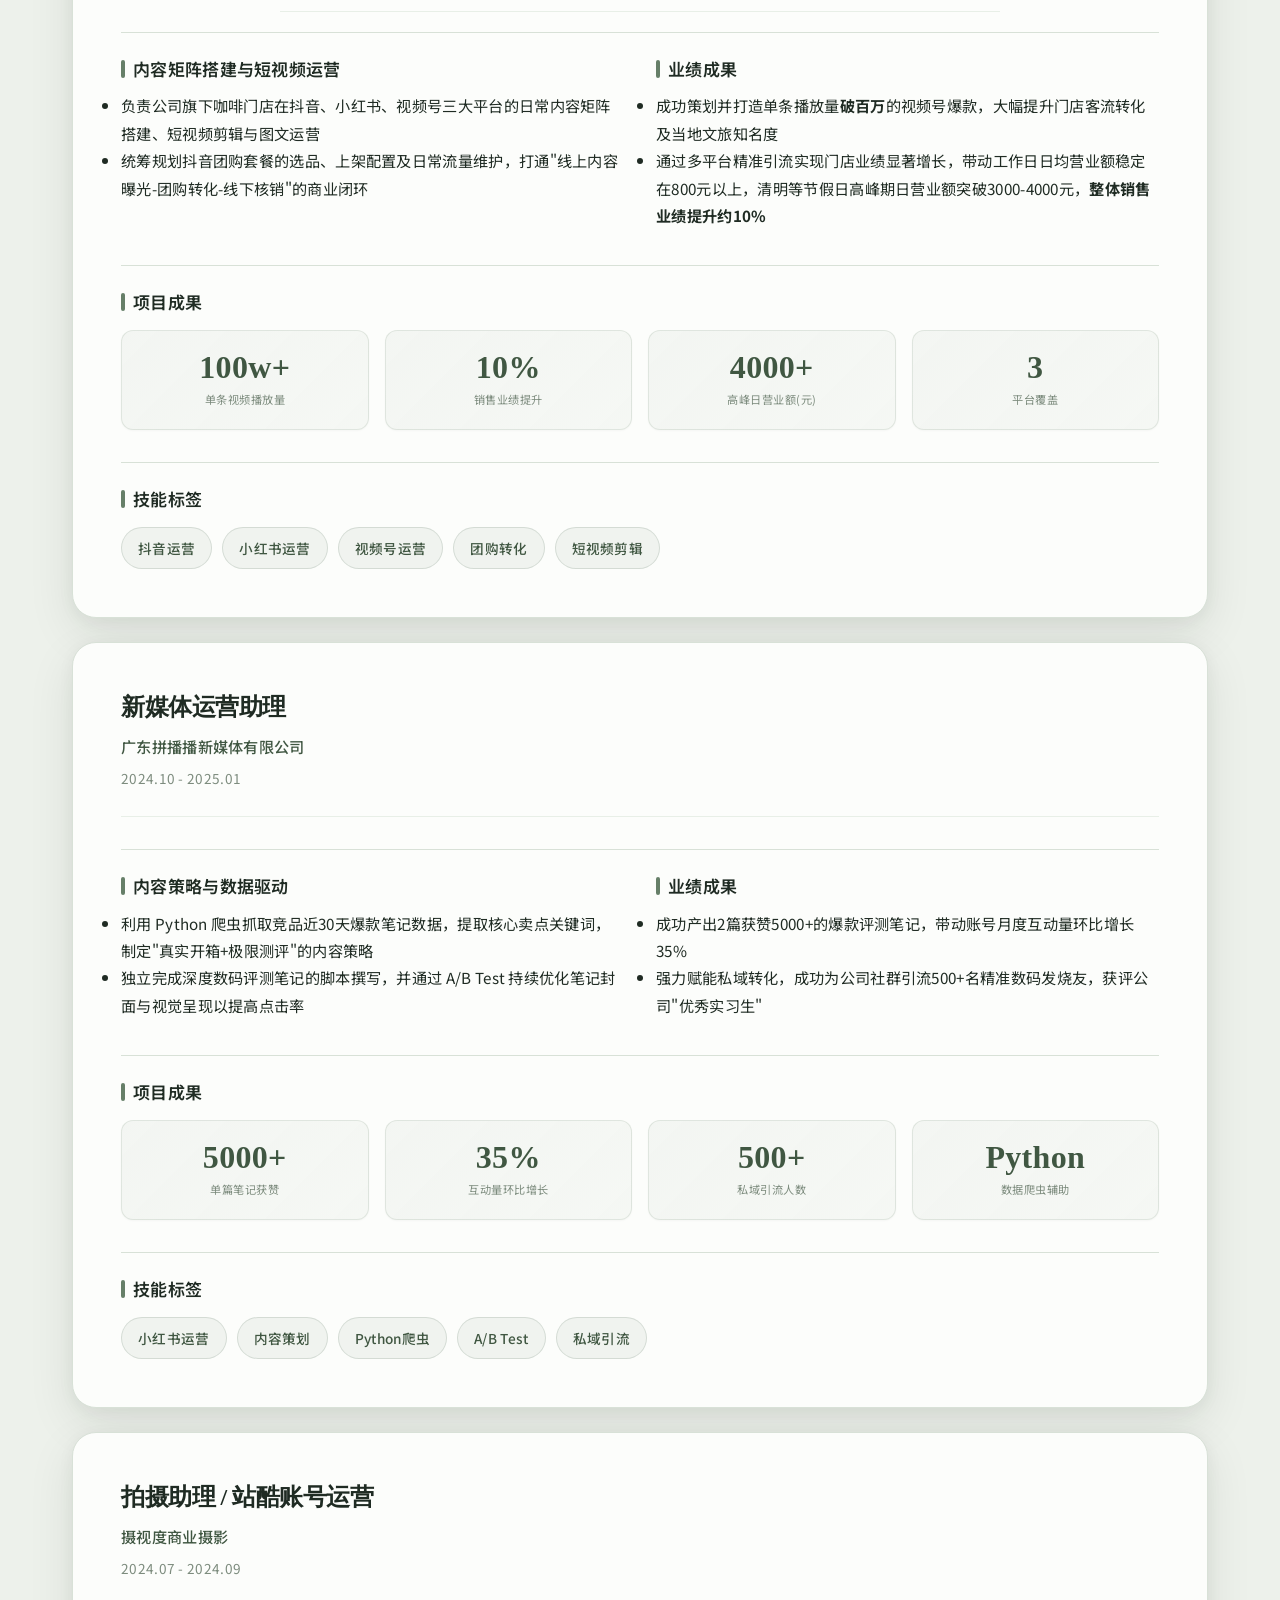
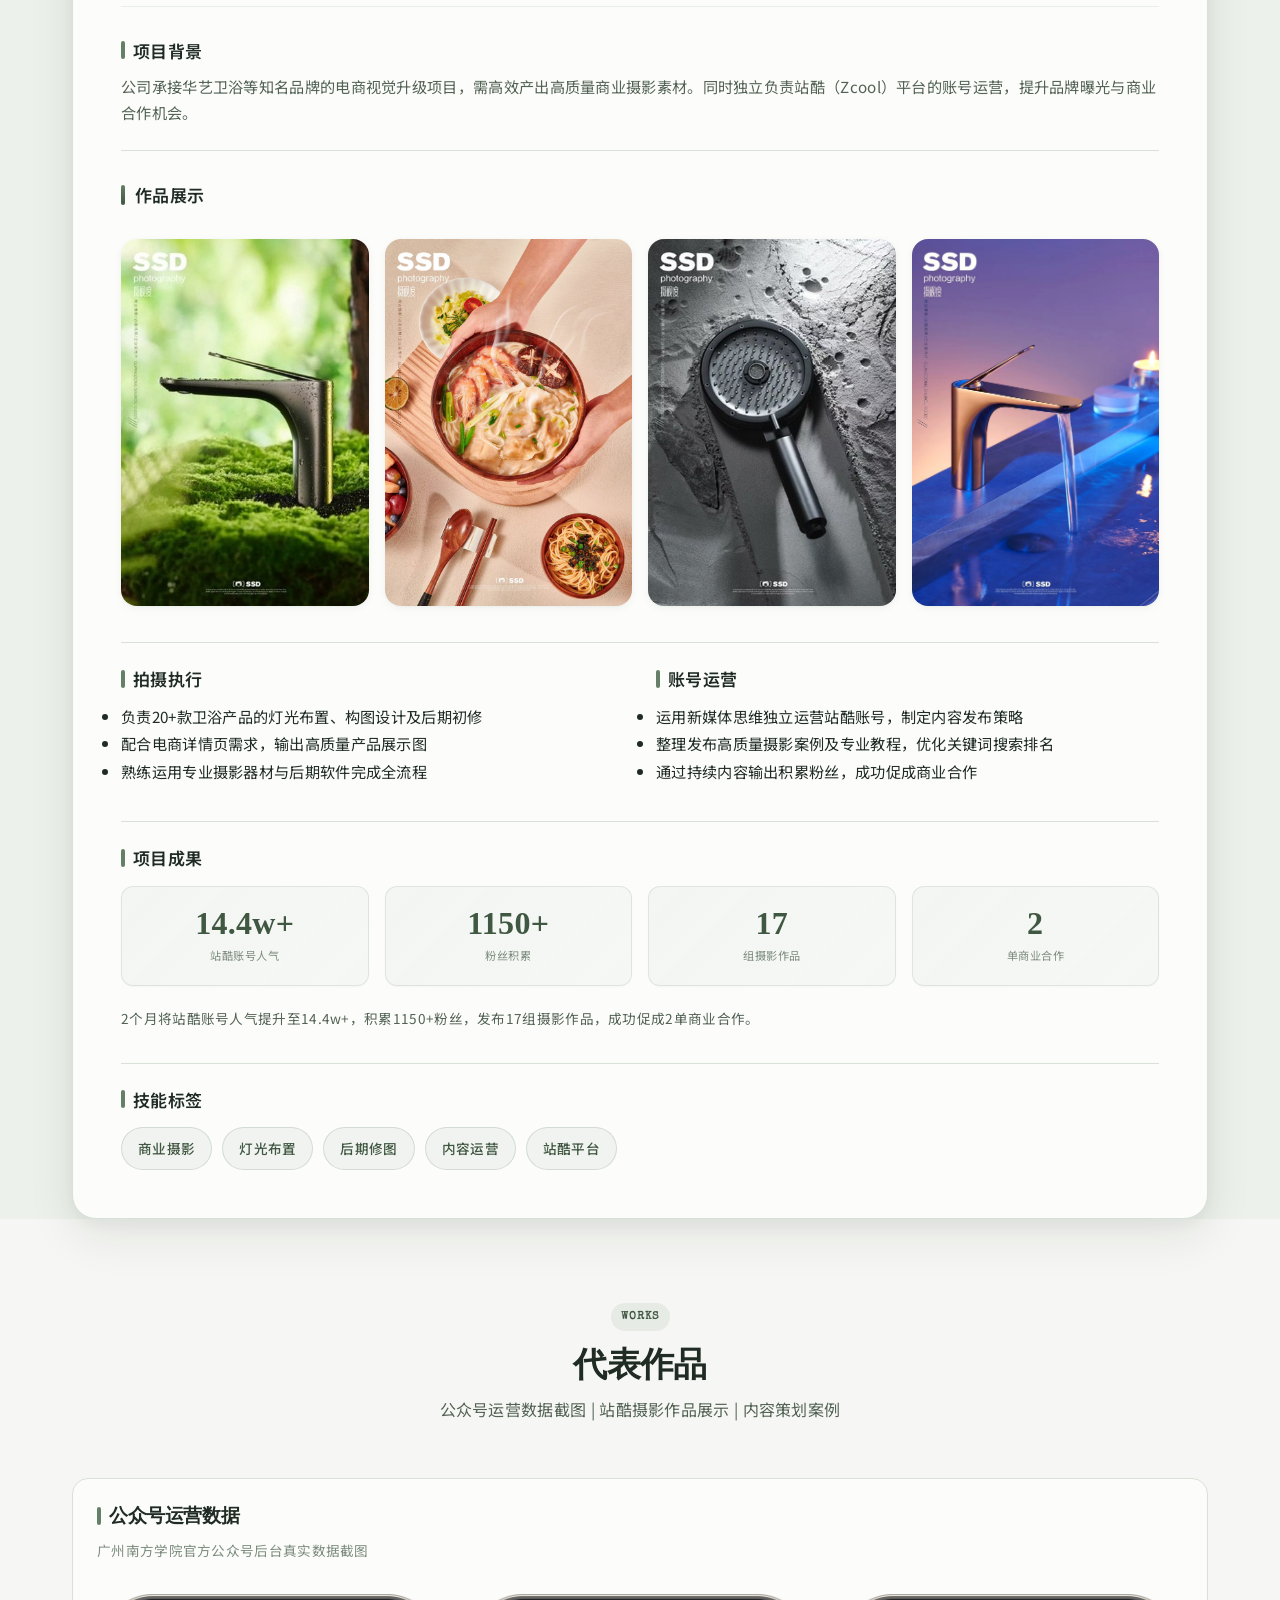
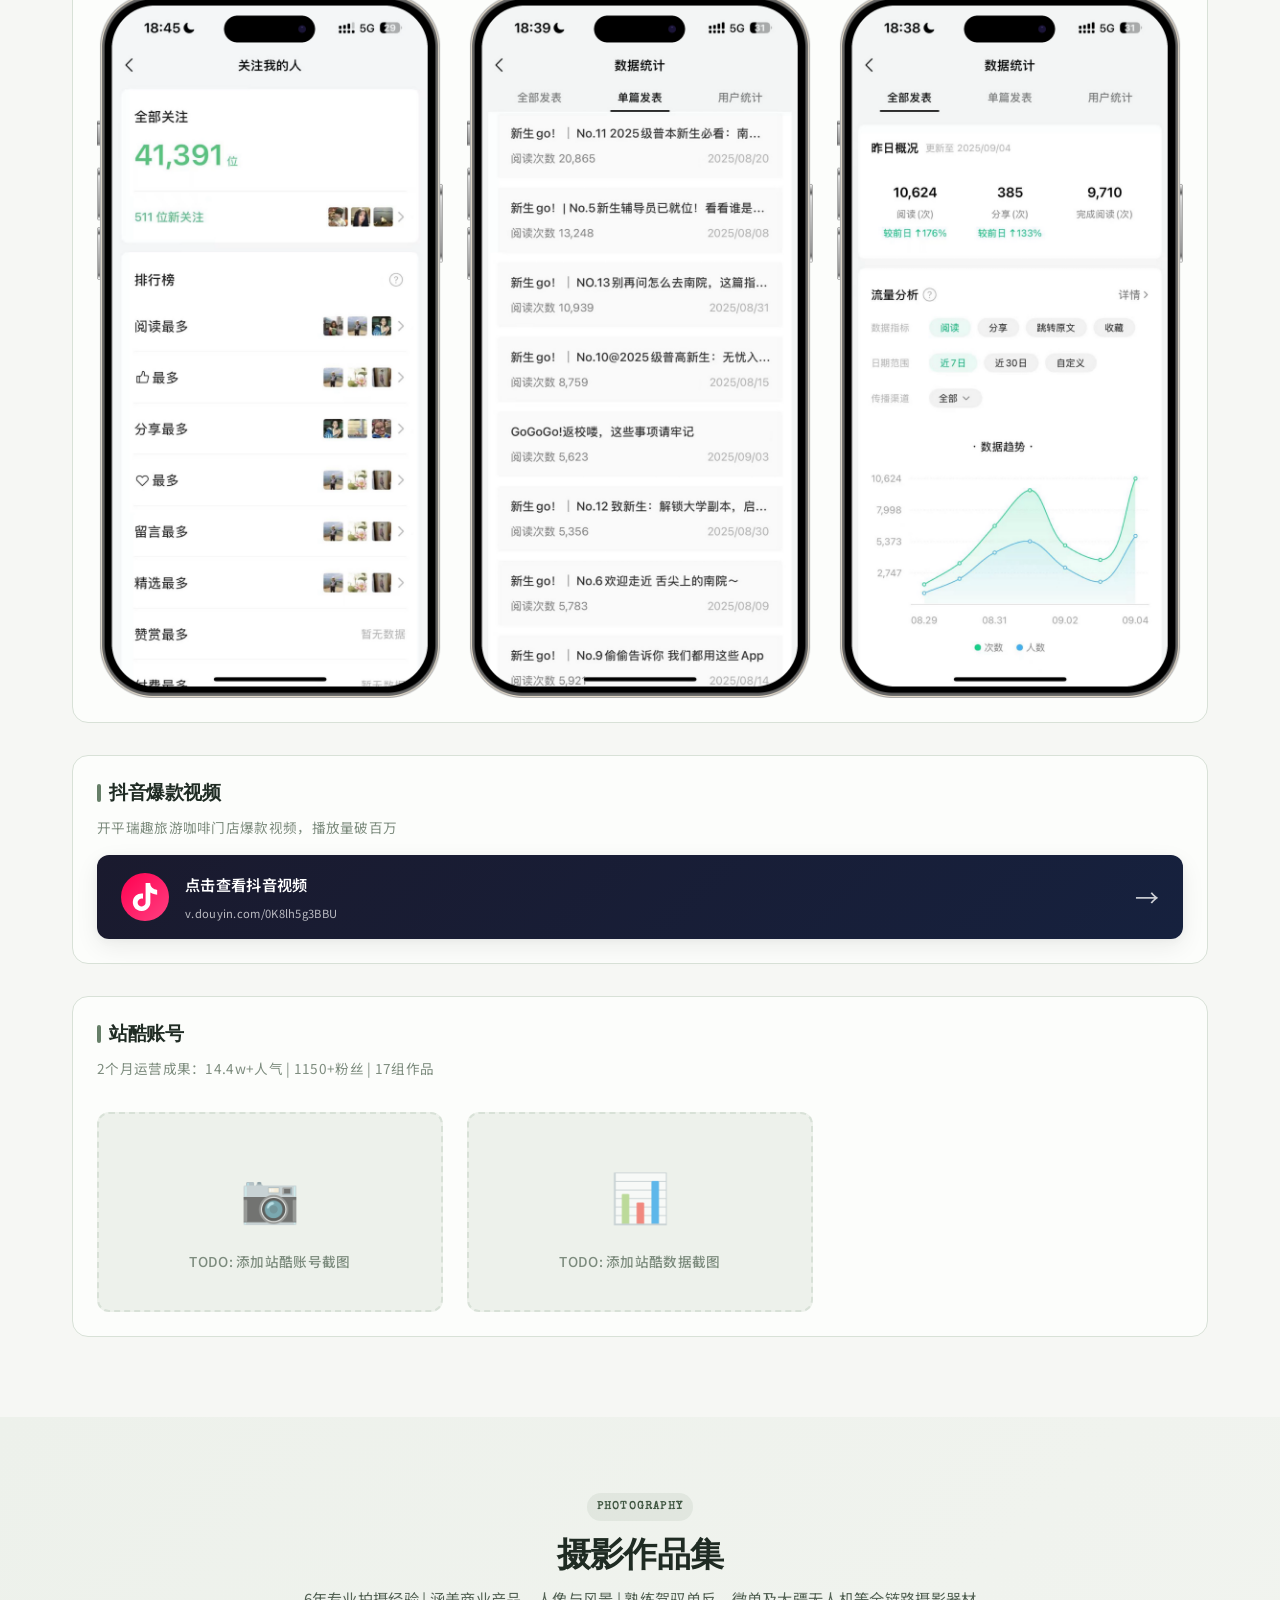
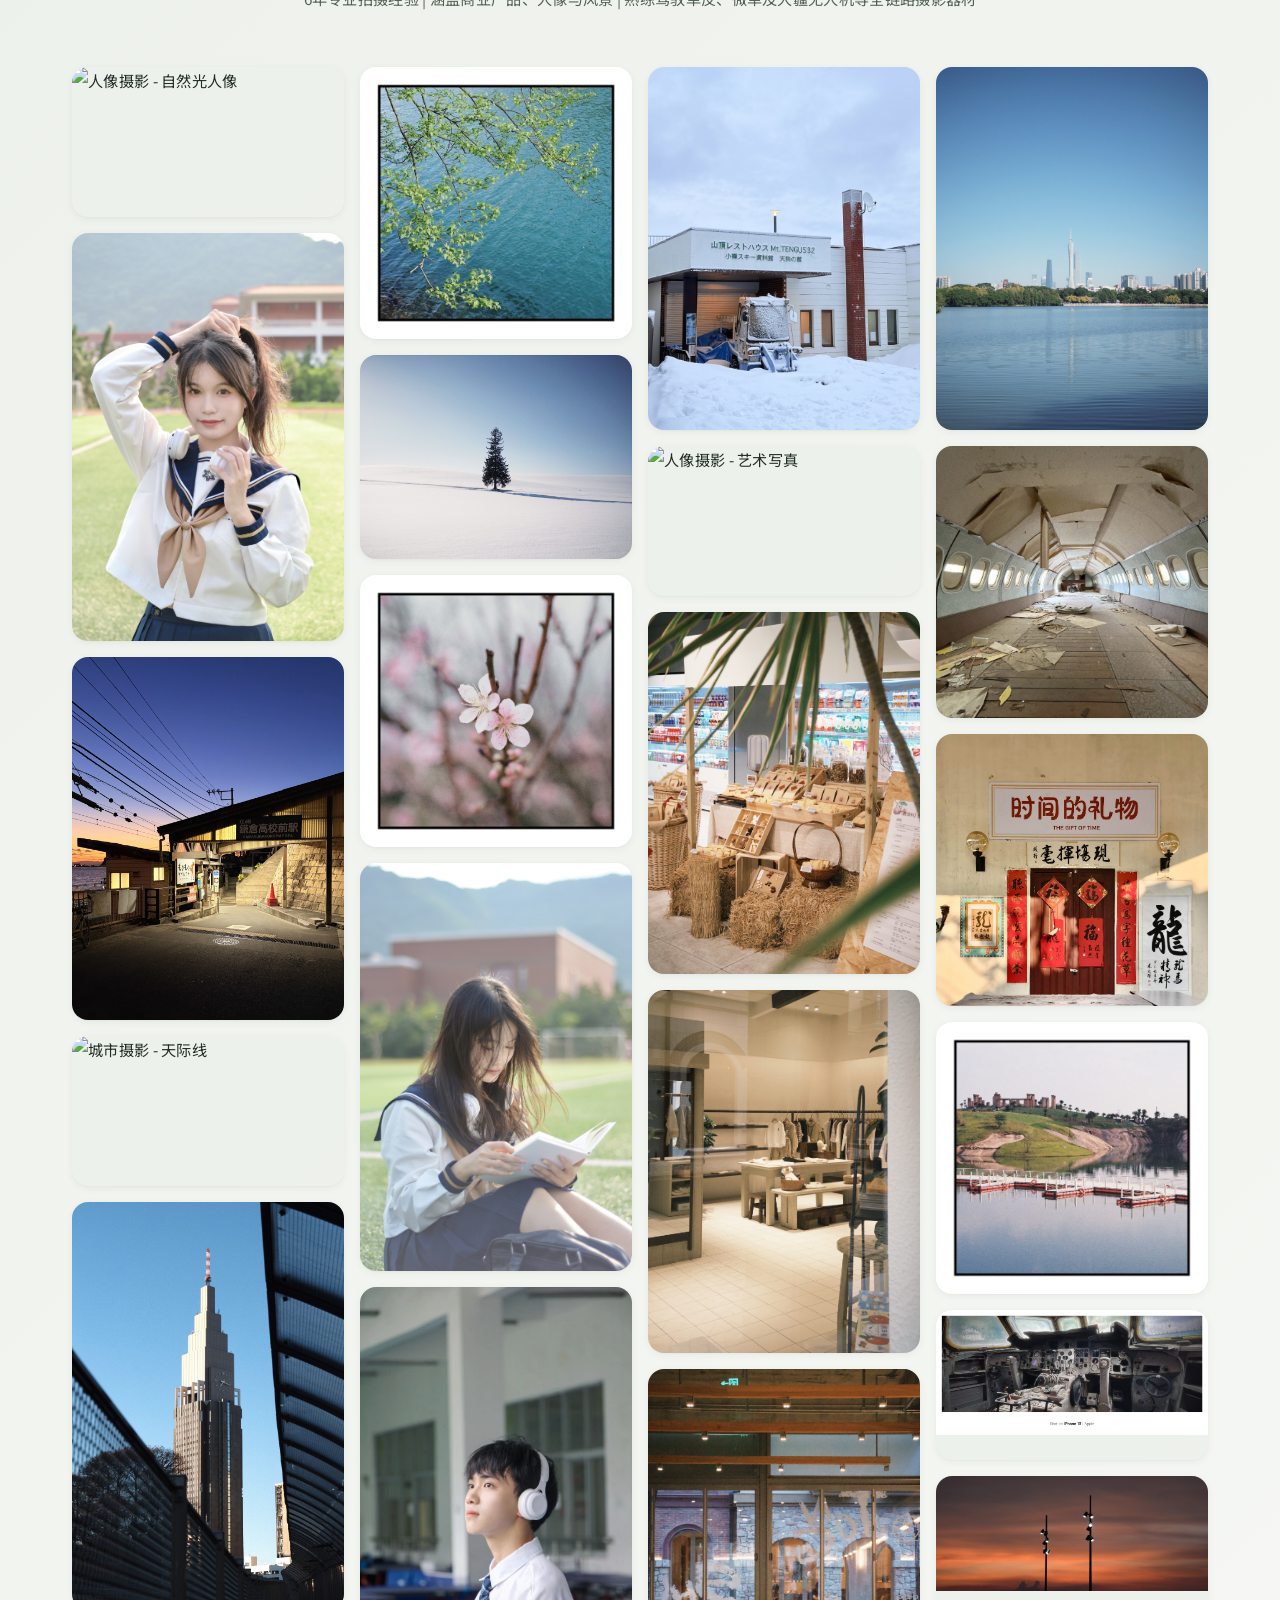
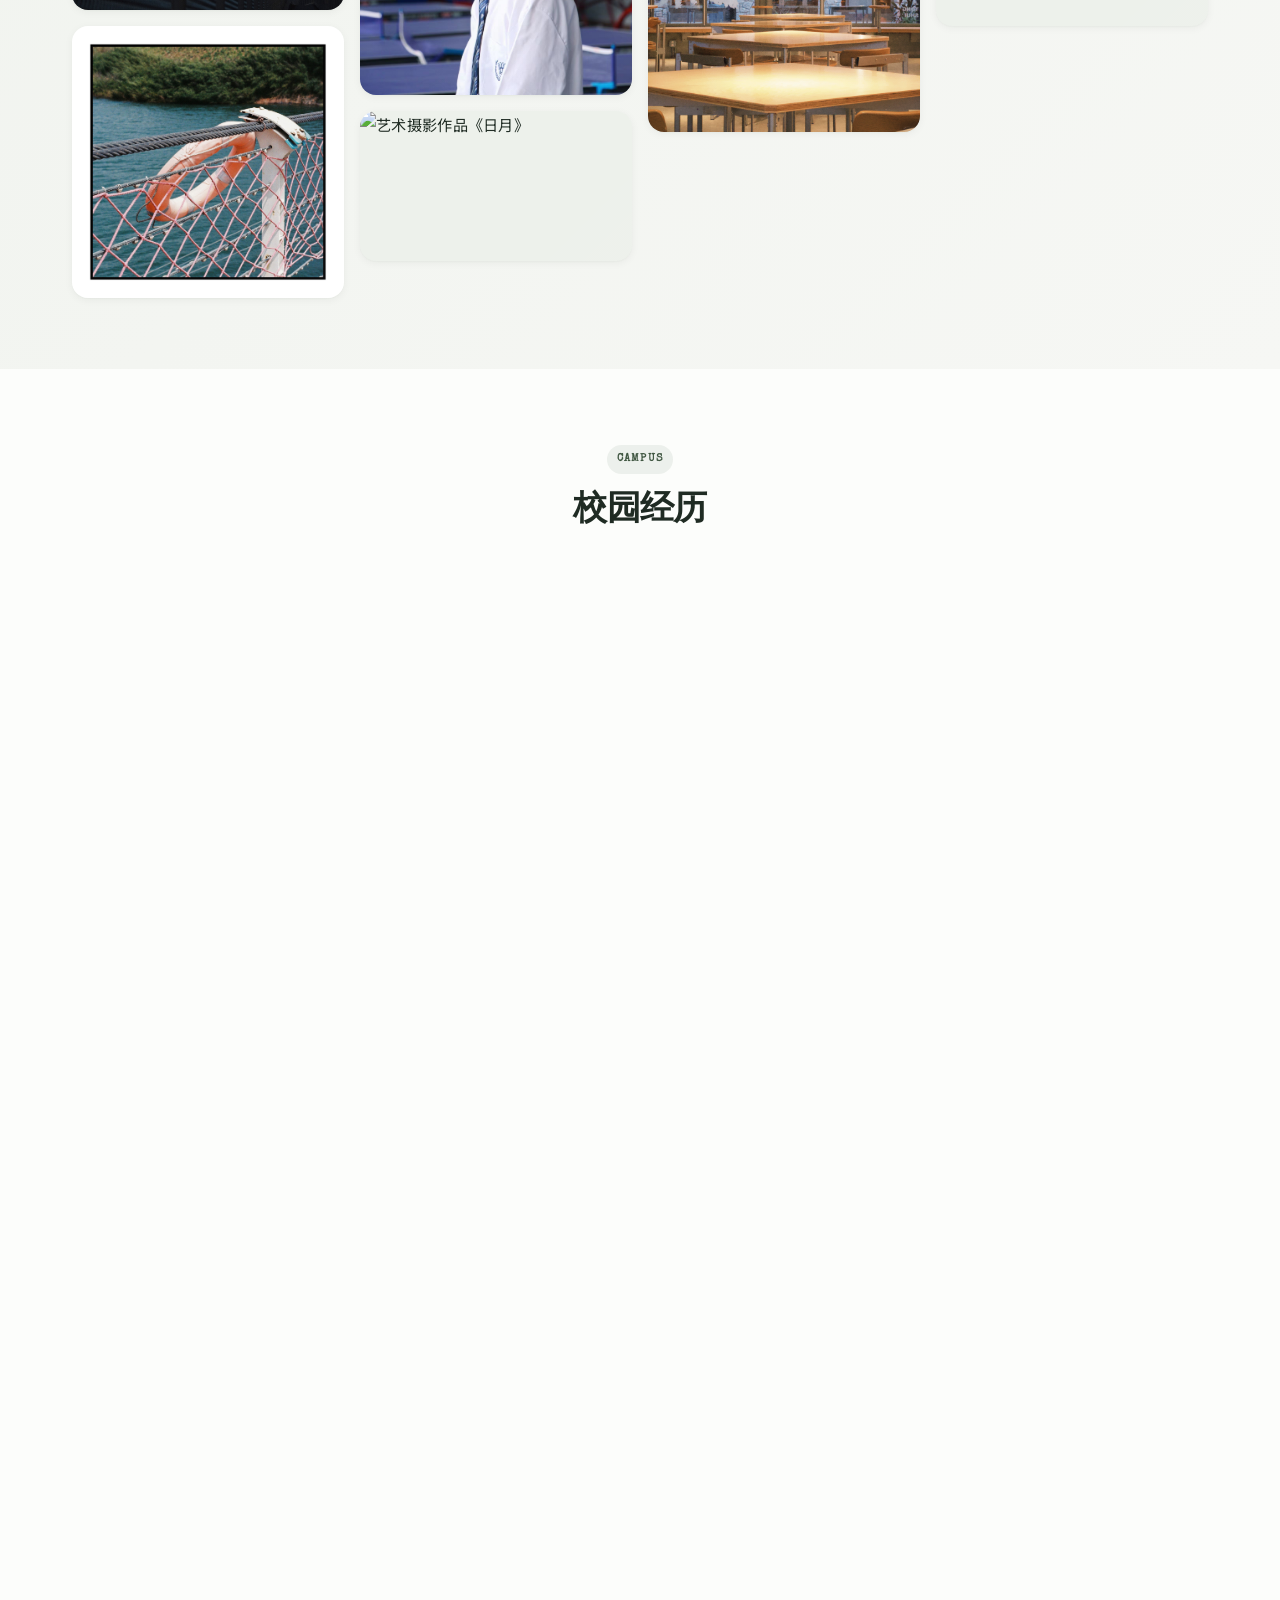
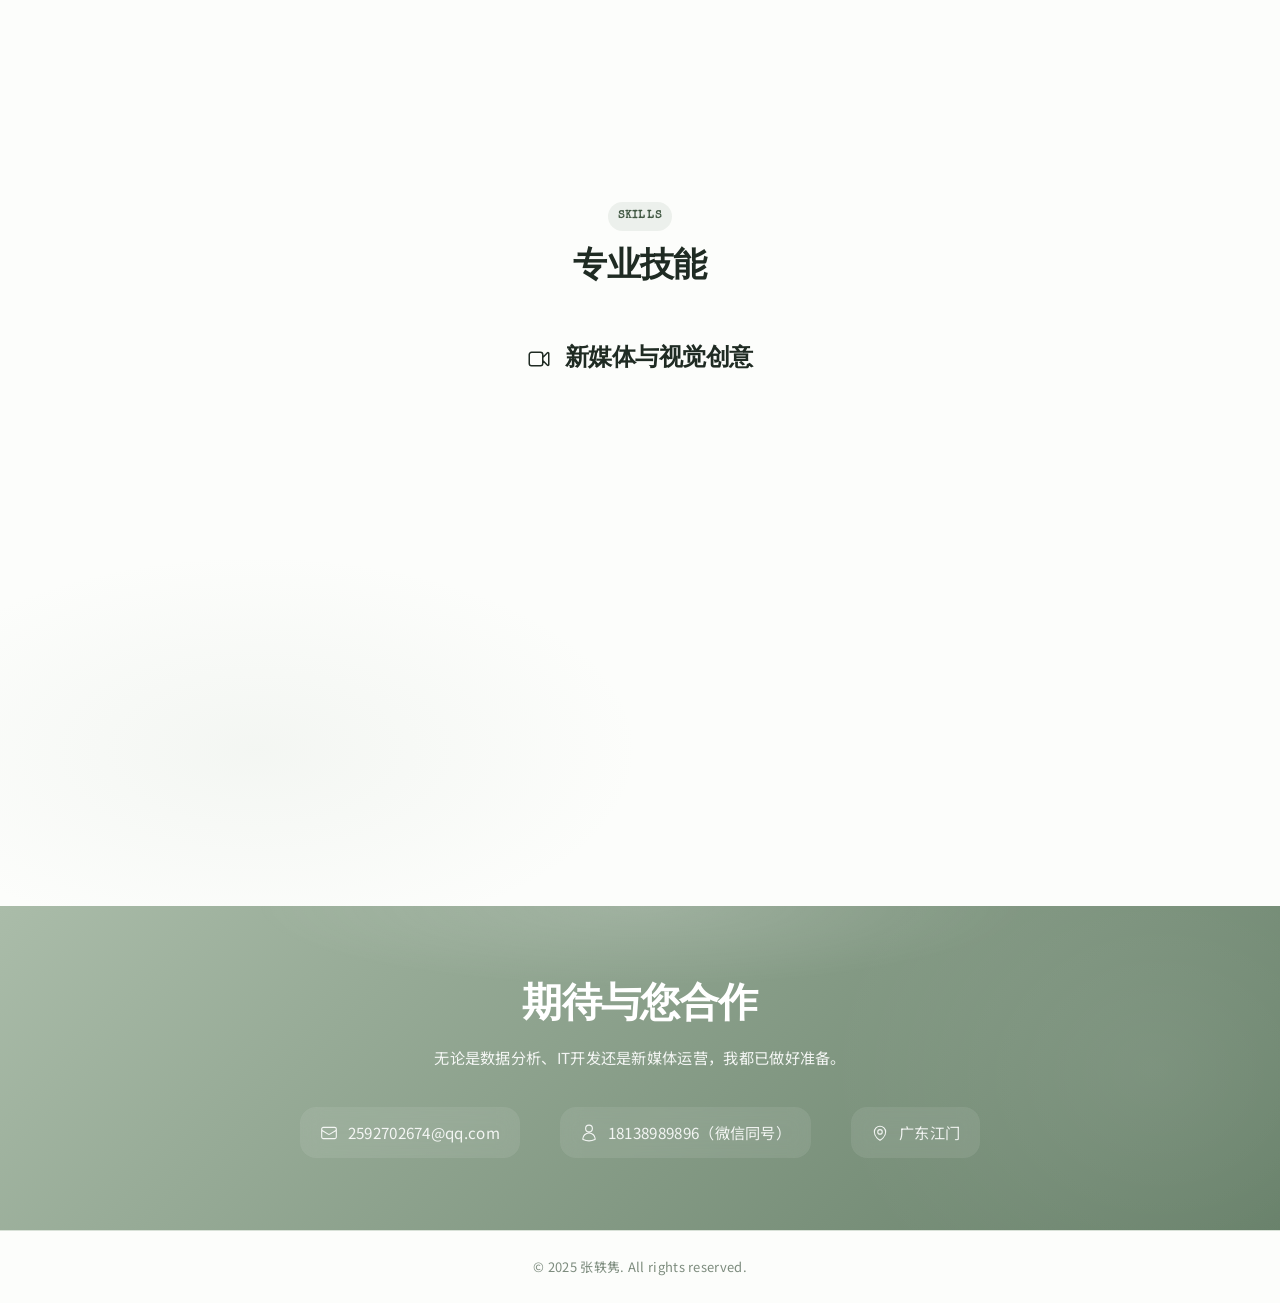
==== commit 29da9d3b: "fix: 更新毕业及校园经历时间 - 教育背景: 2022.09-2026.06 去除(预计) - 微信公众号运营: 2022.09-2024.06 去除至今 - 小红书官方号: 2023.09-20" ====
--- a/index.html
+++ b/index.html
@@ -118,7 +118,7 @@
                         <h3>教育背景</h3>
                         <ul class="info-list">
                             <li>广州南方学院 · 数据科学与大数据技术 | 本科</li>
-                            <li>2022.09 - 2026.06 (预计)</li>
+                            <li>2022.09 - 2026.06</li>
                         </ul>
                     </div>
                     <div class="info-panel info-panel-centered">
@@ -1076,7 +1076,7 @@
                         <svg xmlns="http://www.w3.org/2000/svg" viewBox="0 0 24 24"><path d="M12 2C6.48 2 2 6.48 2 12s4.48 10 10 10 10-4.48 10-10S17.52 2 12 2zm-1 15h-2v-6h2v6zm0-8h-2V7h2v2z"/></svg>
                     </div>
                     <h3>小红书 · 广州南方学院官方号</h3>
-                    <span class="campus-date">2023.09 - 至今</span>
+                    <span class="campus-date">2023.09 - 2024.06</span>
                     <span class="campus-role">冷启动负责人</span>
                     <ul>
                         <li>负责账号从0到1的冷启动，拆解对标爆款制定"高颜值校园+实用干货"的内容矩阵与视觉定位</li>
@@ -1092,7 +1092,7 @@
                         <svg xmlns="http://www.w3.org/2000/svg" viewBox="0 0 24 24"><path d="M19 3H5c-1.1 0-2 .9-2 2v14c0 1.1.9 2 2 2h14c1.1 0 2-.9 2-2V5c0-1.1-.9-2-2-2zm-5 14H7v-2h7v2zm3-4H7v-2h10v2zm0-4H7V7h10v2z"/></svg>
                     </div>
                     <h3>微信公众号 · 广州南方学工部</h3>
-                    <span class="campus-date">2022.09 - 至今</span>
+                    <span class="campus-date">2022.09 - 2024.06</span>
                     <span class="campus-role">运营负责人</span>
                     <ul>
                         <li>统筹官方公众号的内容矩阵，利用 Python 抓取竞品词云分析用户偏好，策划招生、迎新、榜样等五大场景推文</li>
